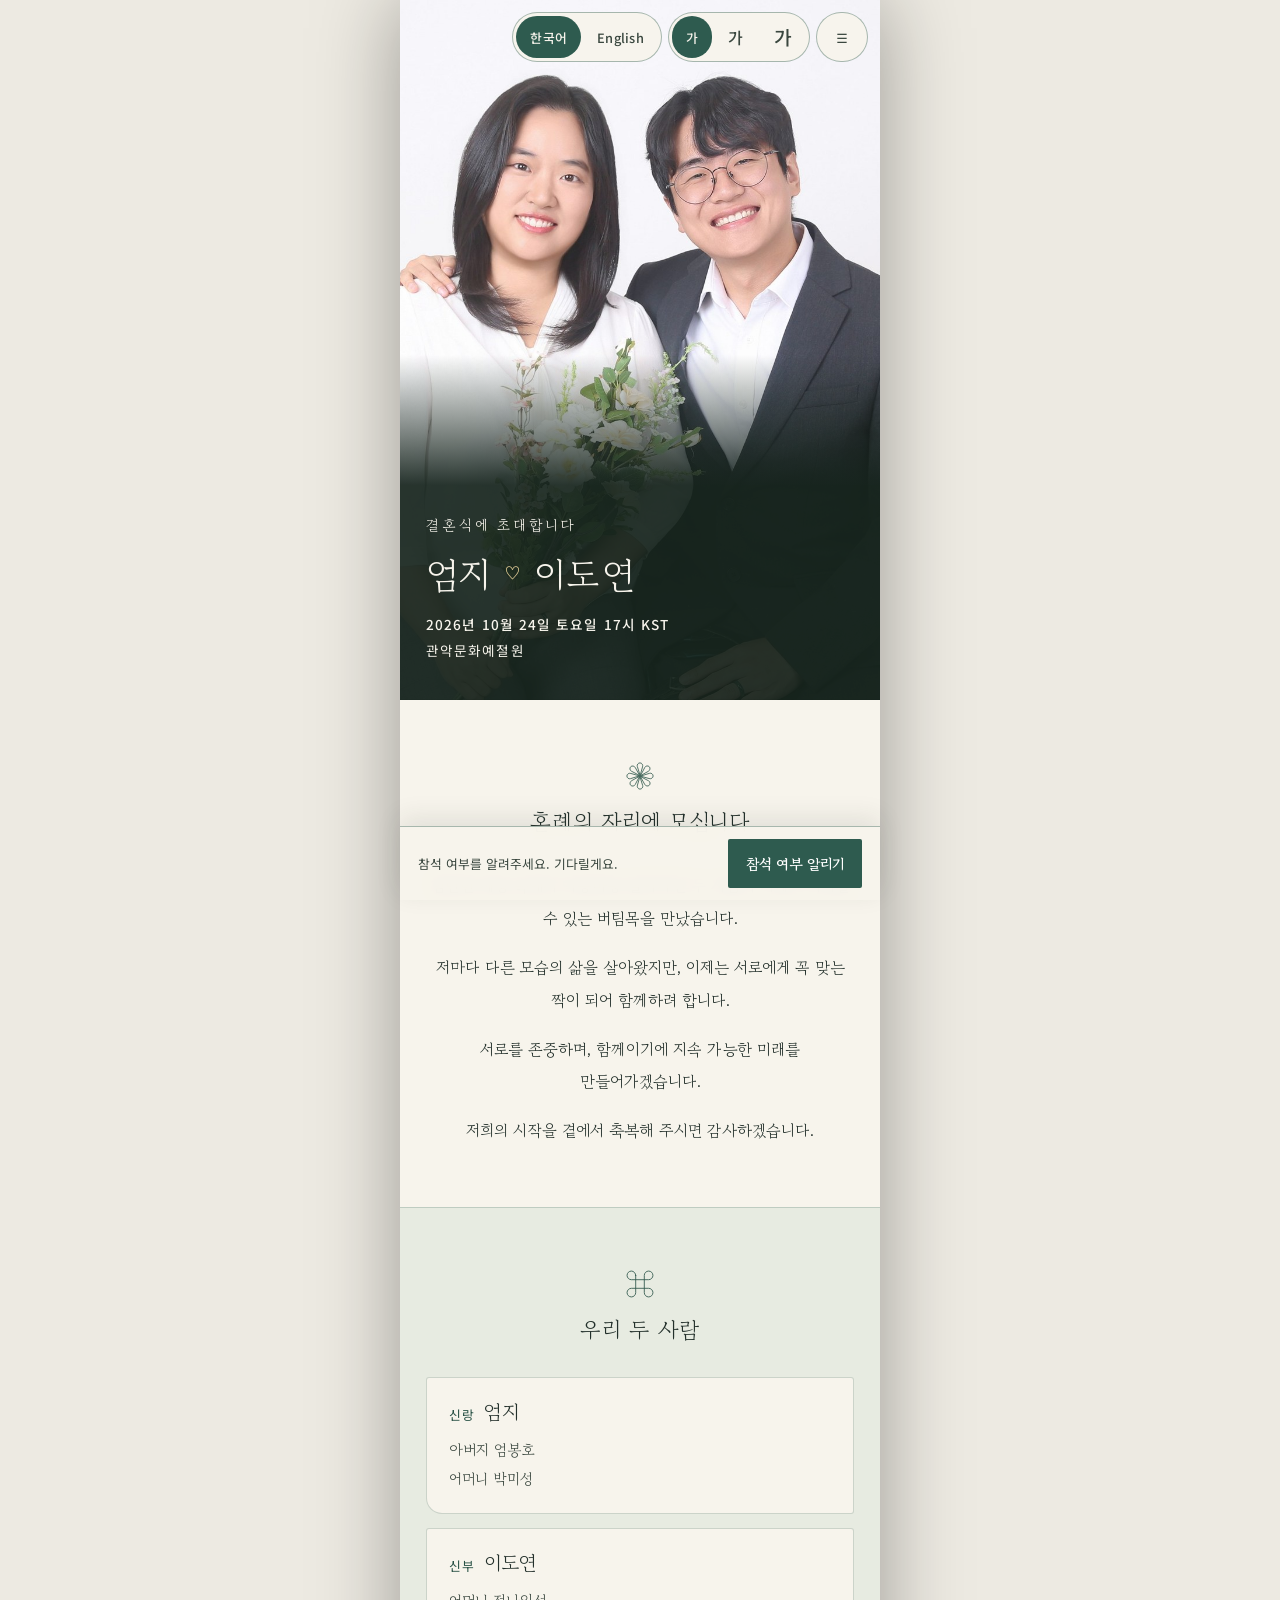
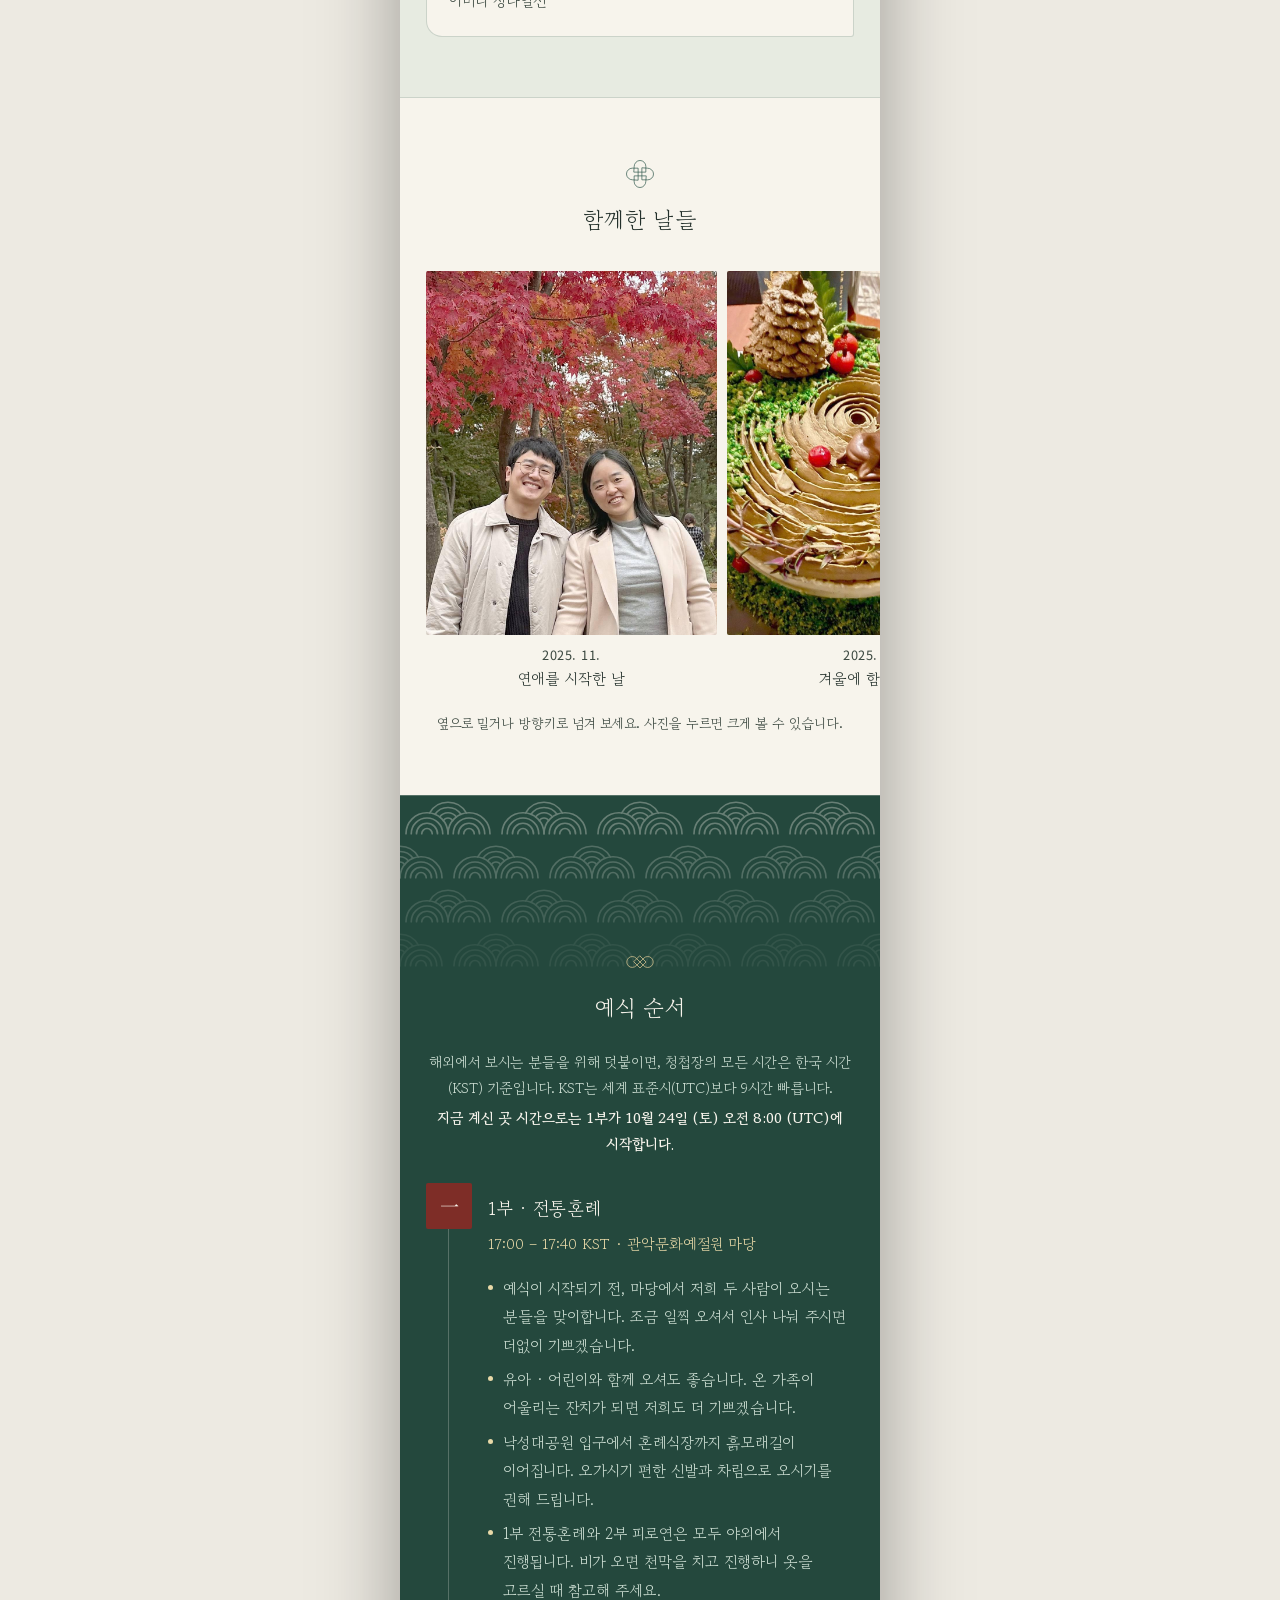
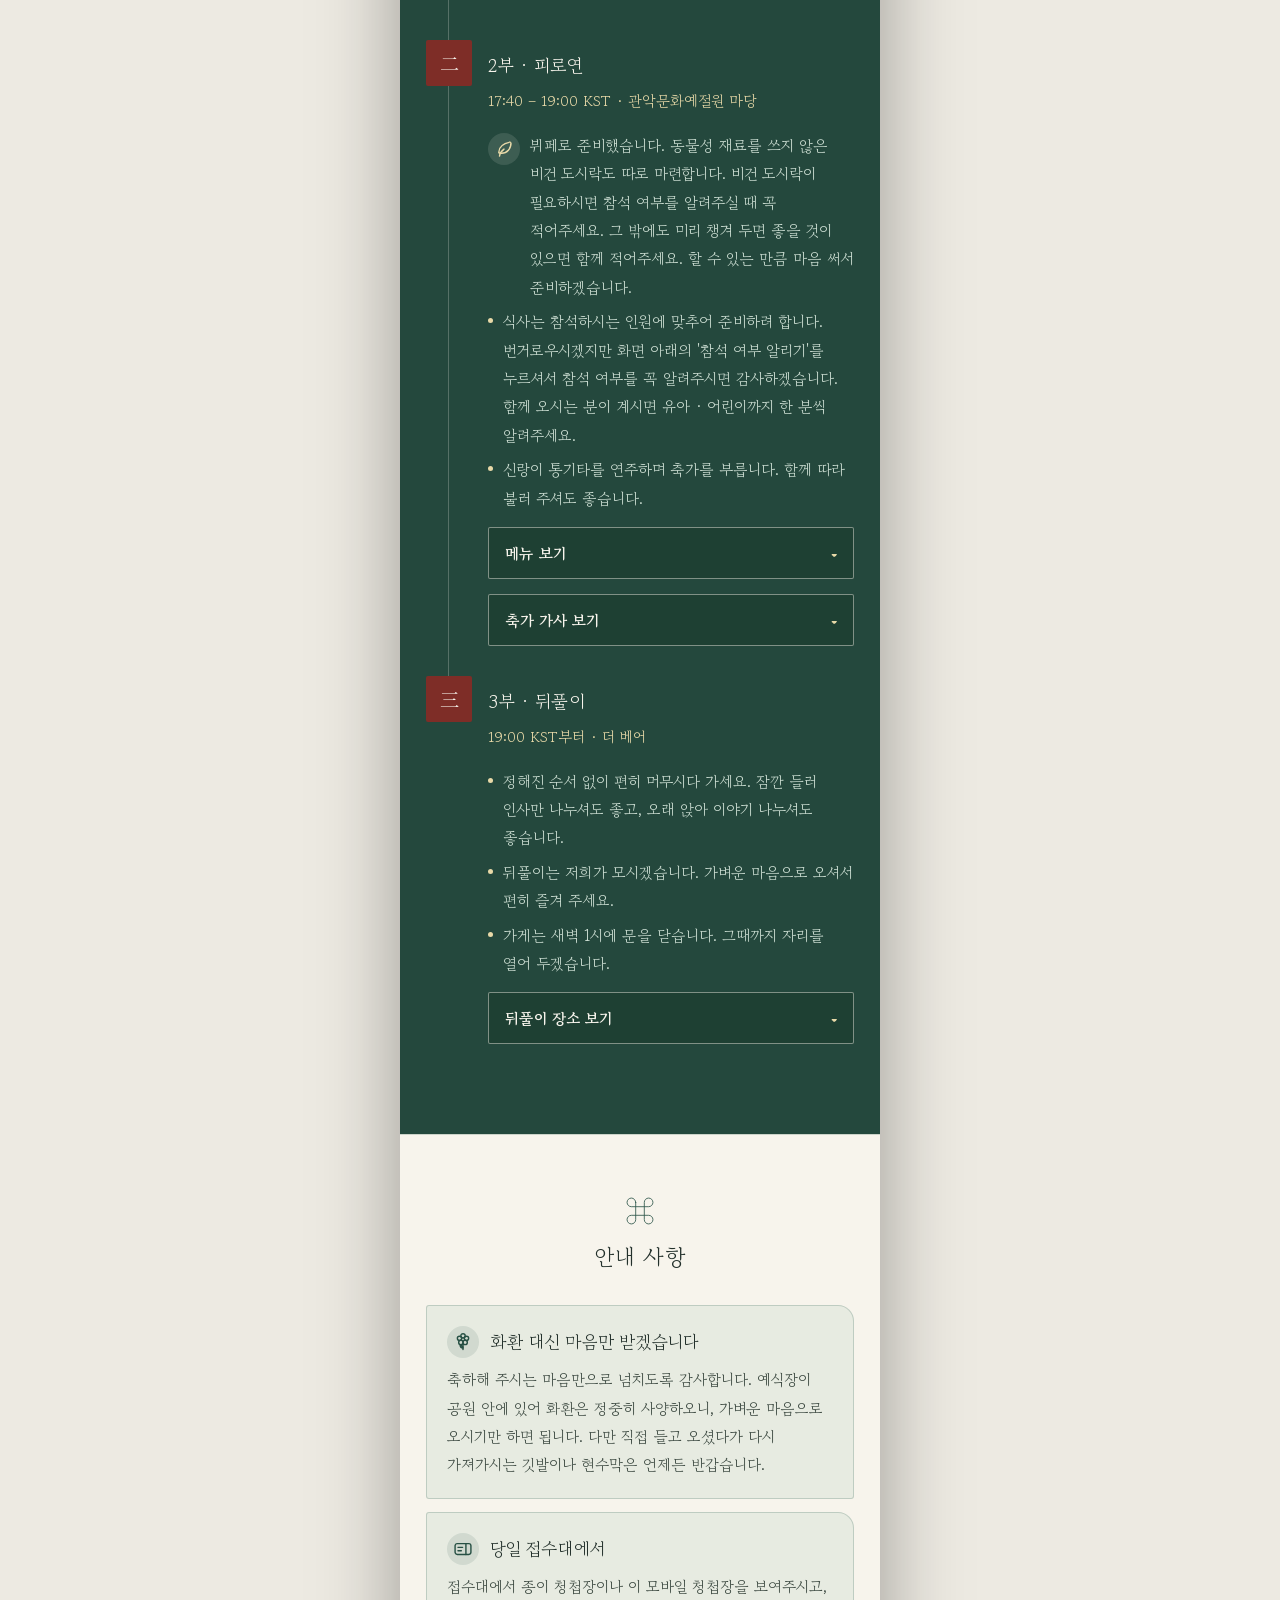
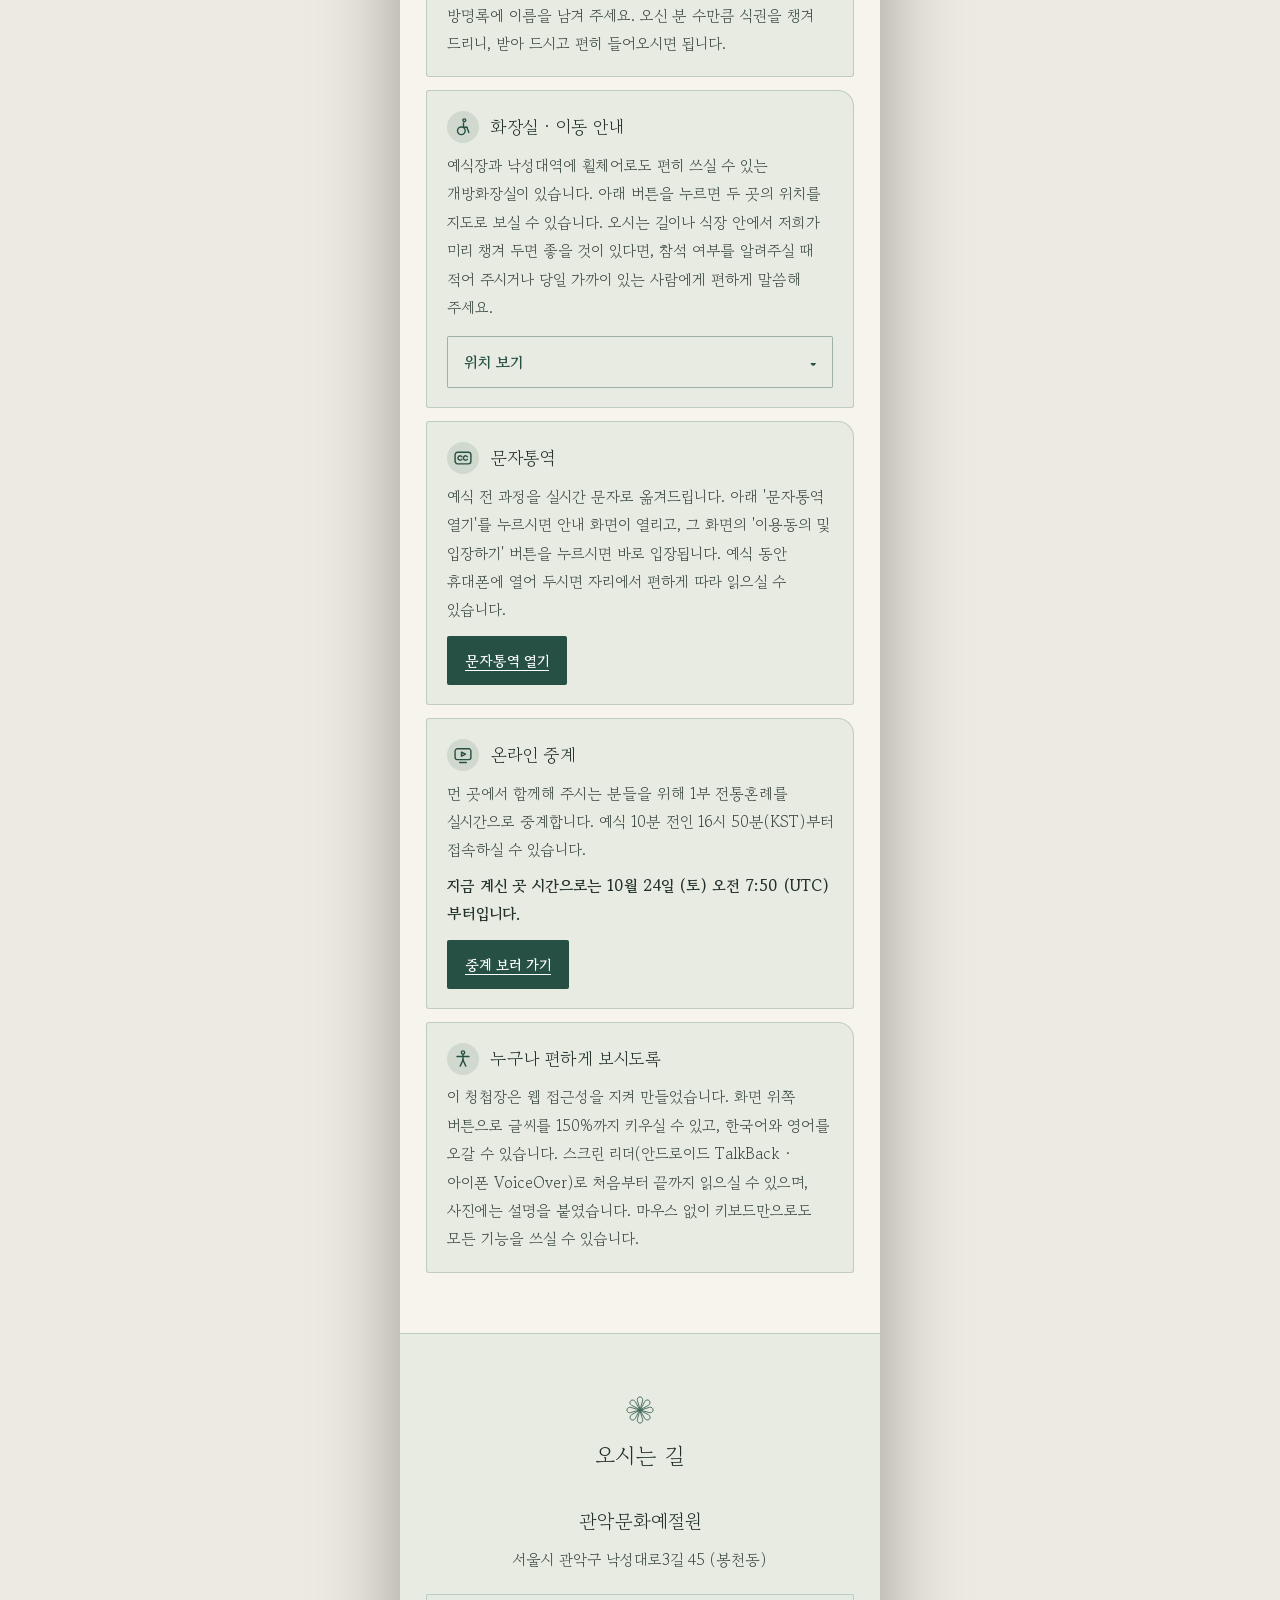
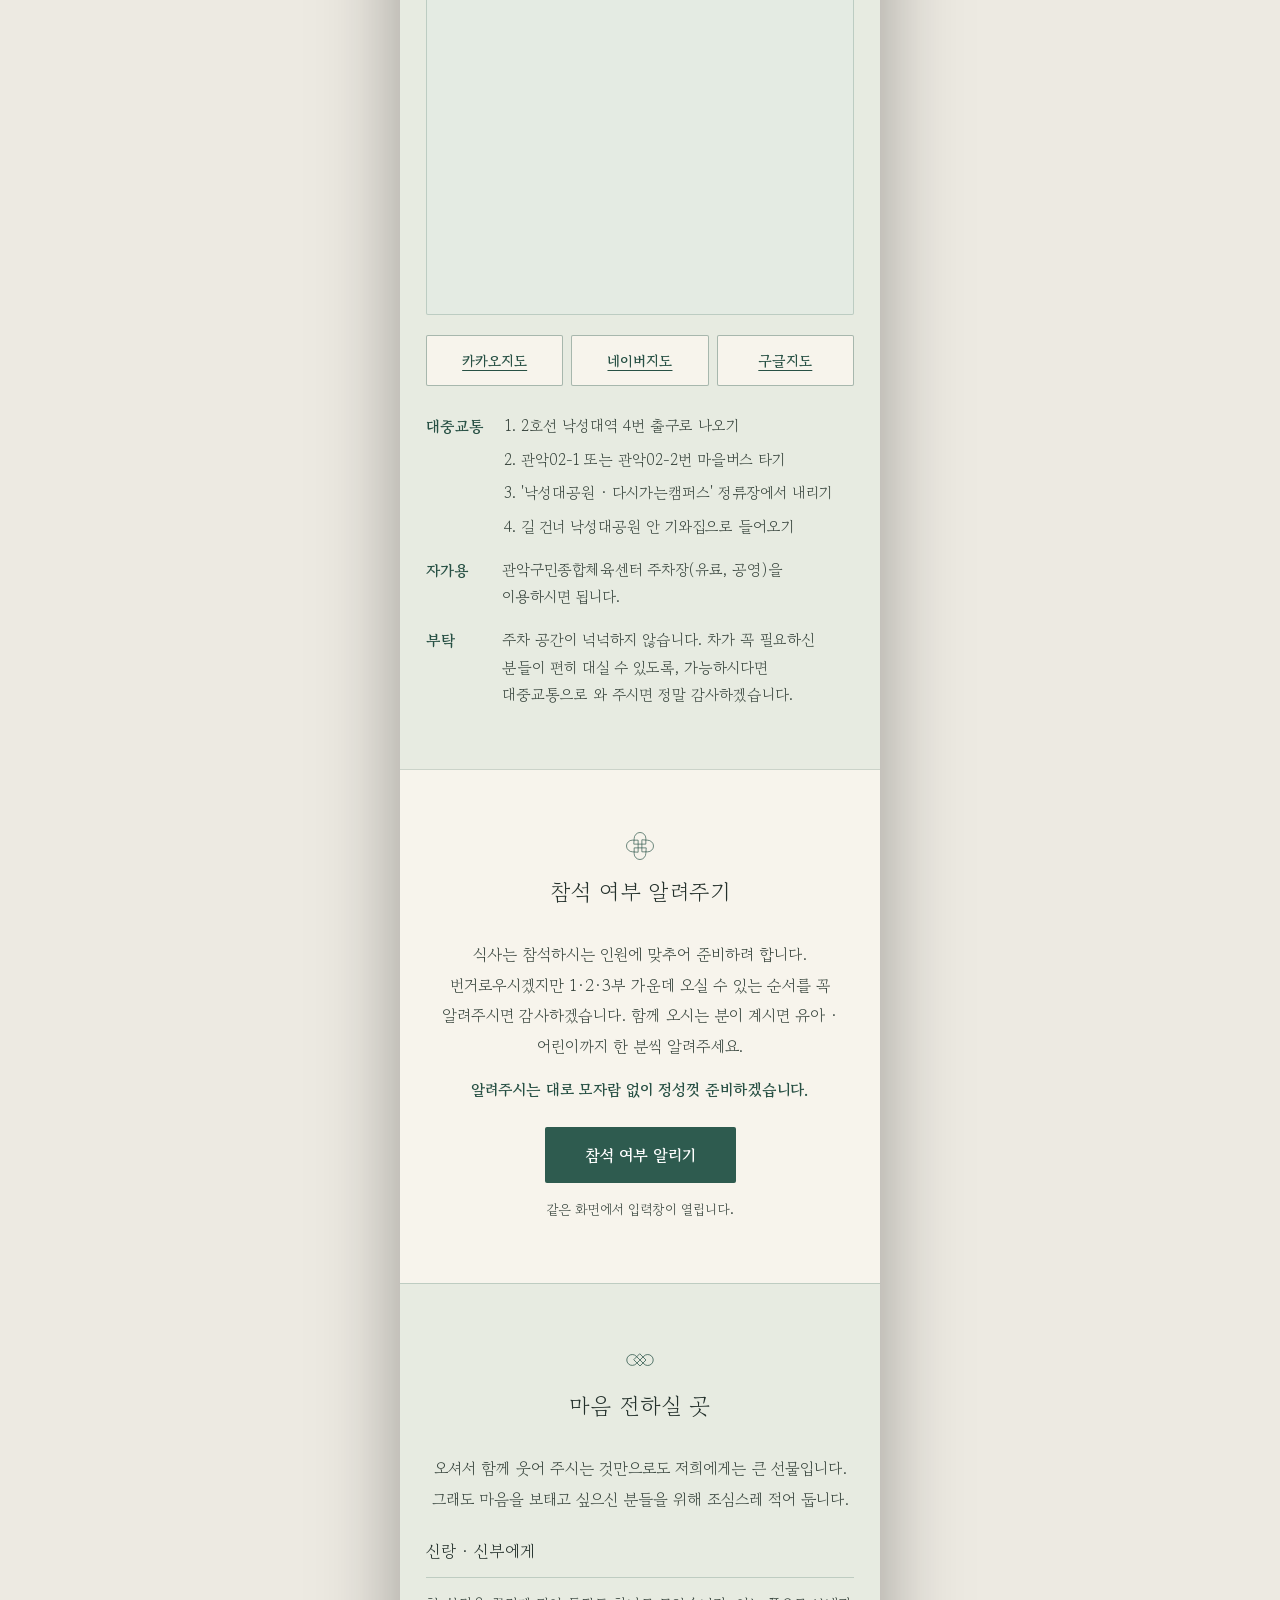
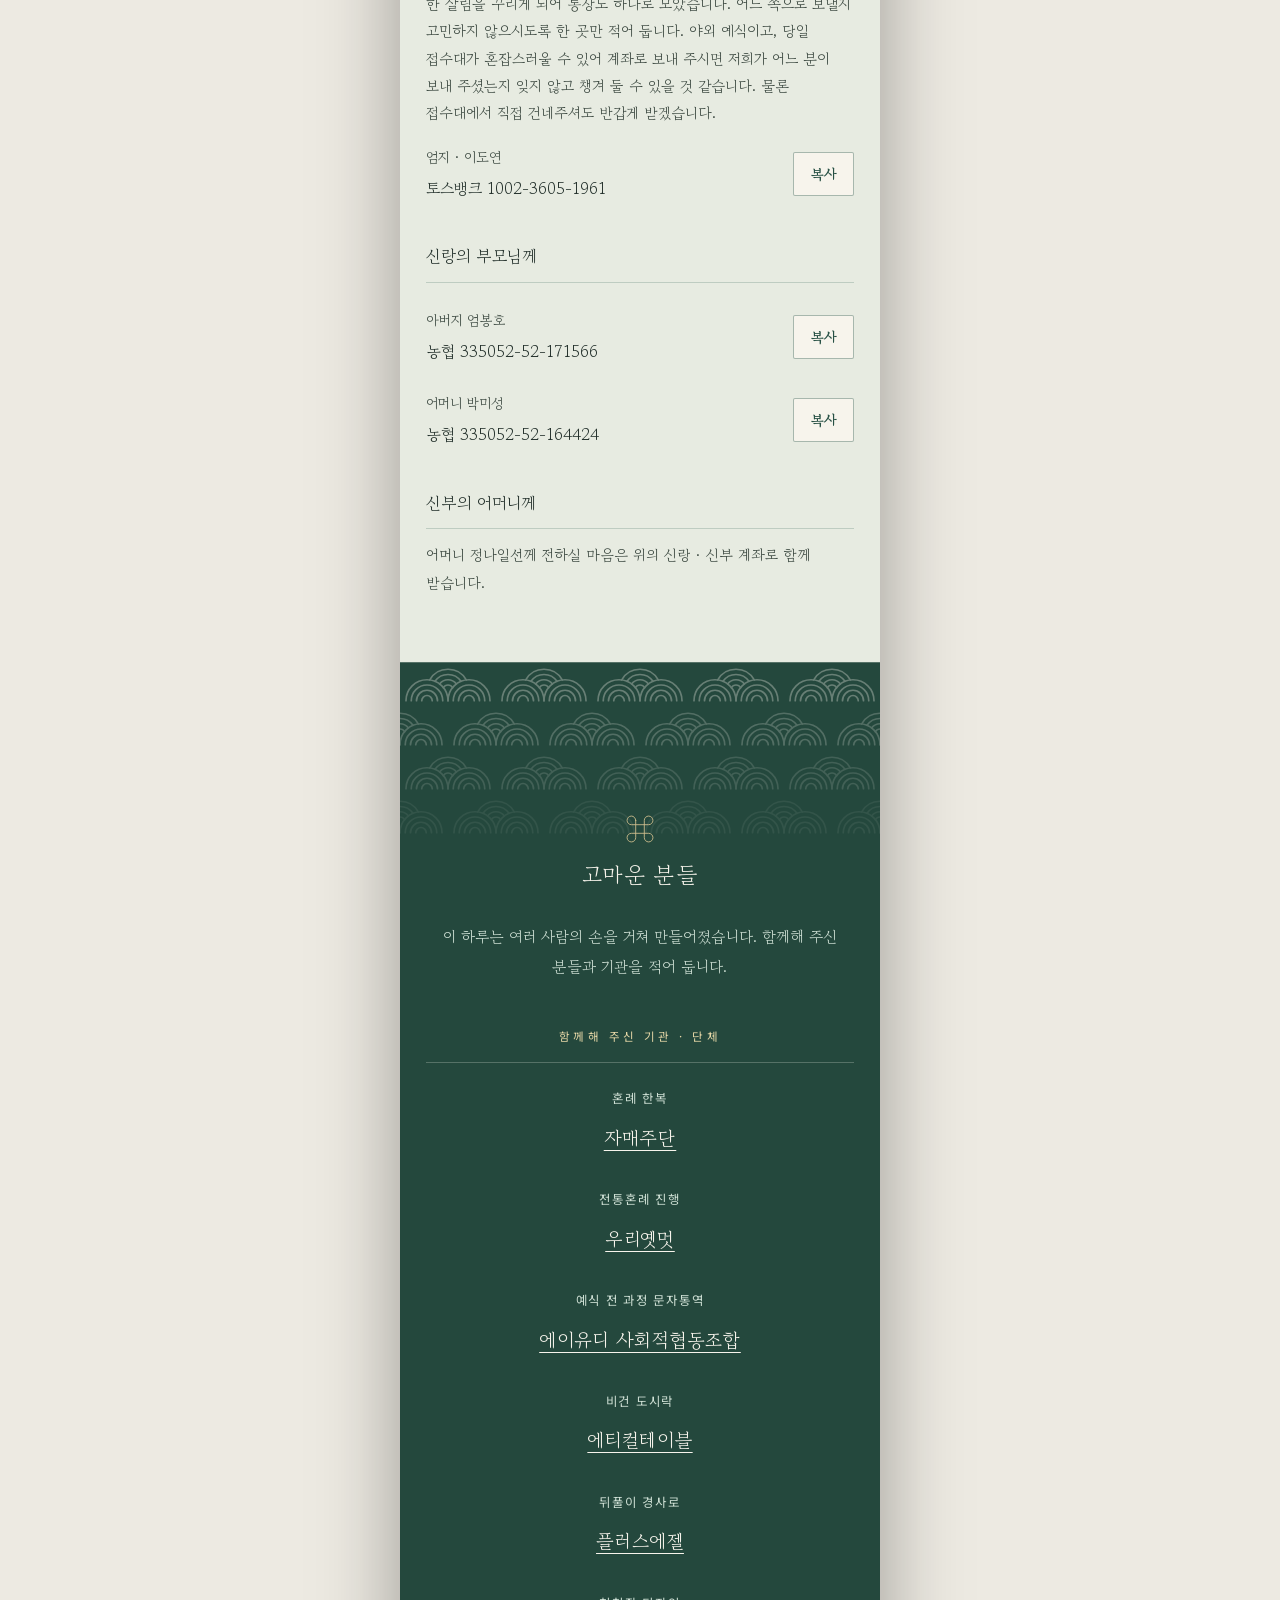
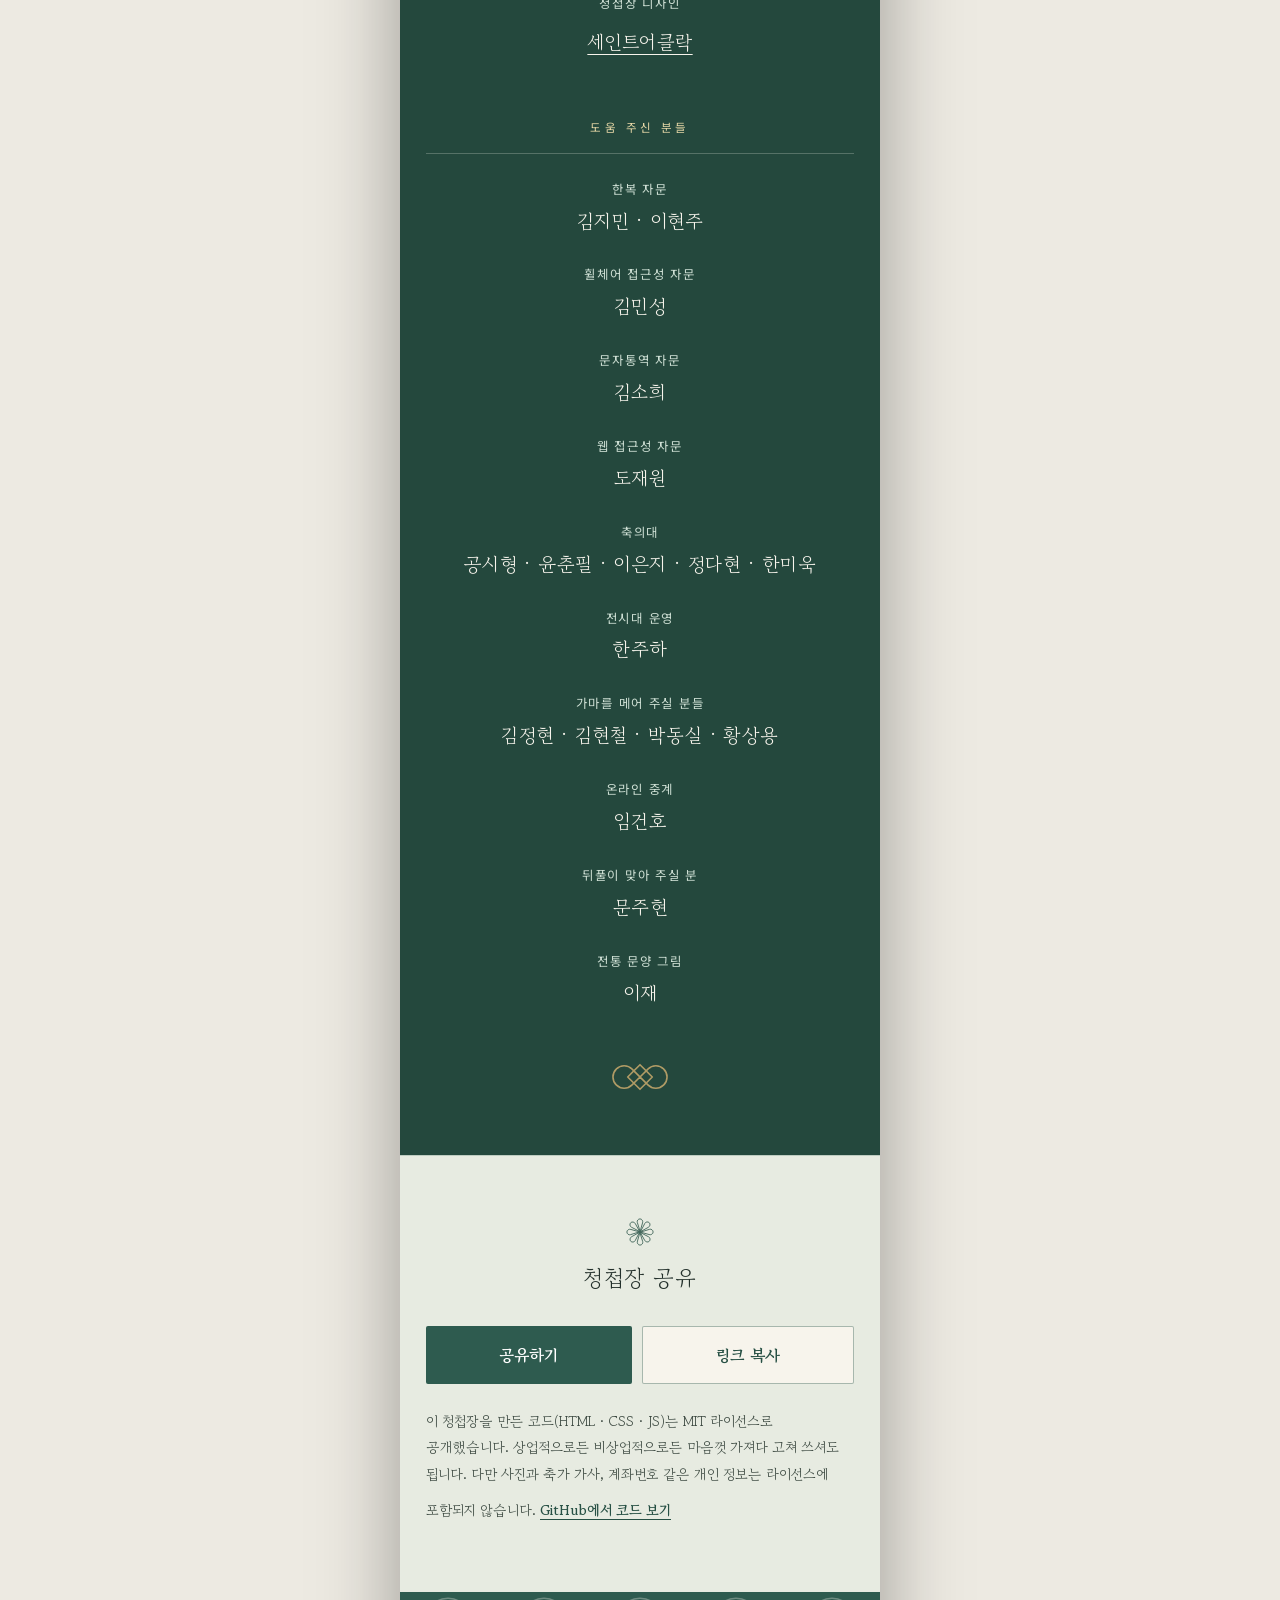
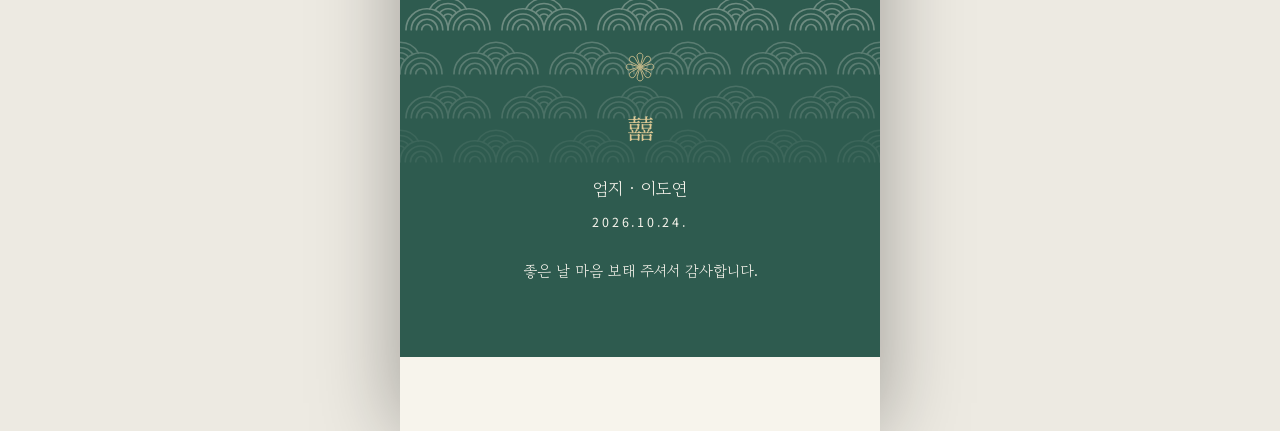
==== index.html @ ddc15333 "도움 주신 분들에 뒤풀이 맞아 주실 분 문주현 님 추가 Co-Authored-By: Claude Opus 5.5 <noreply@anthropic.com> Claude-Sessio" ====
<!DOCTYPE html>
<html lang="ko">
<head>
<meta charset="utf-8">
<meta name="viewport" content="width=device-width, initial-scale=1, viewport-fit=cover">

<!-- ▼▼ 공유(카톡·문자) 미리보기 ▼▼
     제목 · 설명 · 사진이 이 태그로 정해집니다. 날짜나 장소가 바뀌면 여기도 함께 고치세요.
     사진은 images/og-image.jpg (1200×630). 주소는 반드시 https:// 로 시작하는 전체 주소여야 합니다. -->
<title>엄지 ♡ 이도연 | 결혼식에 초대합니다</title>
<meta name="description" content="2026. 10. 24. 토요일 오후 5시(KST) · 관악문화예절원">
<link rel="canonical" href="https://a01051998767.github.io/welcome/">

<meta property="og:type" content="website">
<meta property="og:site_name" content="엄지 ♡ 이도연 결혼식">
<meta property="og:locale" content="ko_KR">
<meta property="og:url" content="https://a01051998767.github.io/welcome/">
<meta property="og:title" content="엄지 ♡ 이도연 | 결혼식에 초대합니다">
<meta property="og:description" content="2026. 10. 24. 토요일 오후 5시(KST) · 관악문화예절원">
<meta property="og:image" content="https://a01051998767.github.io/welcome/images/og-image.jpg">
<meta property="og:image:secure_url" content="https://a01051998767.github.io/welcome/images/og-image.jpg">
<meta property="og:image:type" content="image/jpeg">
<meta property="og:image:width" content="1200">
<meta property="og:image:height" content="630">
<meta property="og:image:alt" content="엄지와 이도연의 결혼식 청첩장 카드 · 2026년 10월 24일 · 관악문화예절원">

<meta name="twitter:card" content="summary_large_image">
<meta name="twitter:title" content="엄지 ♡ 이도연 | 결혼식에 초대합니다">
<meta name="twitter:description" content="2026. 10. 24. 토요일 오후 5시 · 관악문화예절원">
<meta name="twitter:image" content="https://a01051998767.github.io/welcome/images/og-image.jpg">
<meta name="twitter:image:alt" content="엄지와 이도연의 결혼식 청첩장 카드">

<!-- 아이콘: 탭에 뜨는 그림과, 홈 화면에 추가했을 때 쓰이는 그림 -->
<link rel="icon" href="data:image/svg+xml,%3Csvg xmlns='http://www.w3.org/2000/svg' viewBox='0 0 64 64'%3E%3Crect width='64' height='64' fill='%232E5B4F'/%3E%3Cg transform='translate(32 32) scale(0.42)' fill='none' stroke='%23DCC894' stroke-width='6' stroke-linecap='round' stroke-linejoin='round'%3E%3Cpath d='M0 -3.1L-9.17 -32.66A9.6 9.6 0 1 1 9.17 -32.66Z'/%3E%3Cpath d='M2.19 -2.19L16.61 -29.57A9.6 9.6 0 1 1 29.57 -16.61Z'/%3E%3Cpath d='M3.1 0L32.66 -9.17A9.6 9.6 0 1 1 32.66 9.17Z'/%3E%3Cpath d='M2.19 2.19L29.57 16.61A9.6 9.6 0 1 1 16.61 29.57Z'/%3E%3Cpath d='M0 3.1L9.17 32.66A9.6 9.6 0 1 1-9.17 32.66Z'/%3E%3Cpath d='M-2.19 2.19L-16.61 29.57A9.6 9.6 0 1 1-29.57 16.61Z'/%3E%3Cpath d='M-3.1 0L-32.66 9.17A9.6 9.6 0 1 1-32.66 -9.17Z'/%3E%3Cpath d='M-2.19 -2.19L-29.57 -16.61A9.6 9.6 0 1 1-16.61 -29.57Z'/%3E%3C/g%3E%3C/svg%3E">
<link rel="apple-touch-icon" sizes="180x180" href="images/apple-touch-icon.png">
<link rel="apple-touch-icon-precomposed" sizes="180x180" href="images/apple-touch-icon.png">
<meta name="apple-mobile-web-app-title" content="엄지 ♡ 이도연">
<meta name="application-name" content="엄지 ♡ 이도연">
<meta name="theme-color" content="#2E5B4F">
<meta name="color-scheme" content="light dark">
<!-- ▲▲ 여기까지 ▲▲ -->

<link rel="preconnect" href="https://fonts.googleapis.com">
<link rel="preconnect" href="https://fonts.gstatic.com" crossorigin>
<link href="https://fonts.googleapis.com/css2?family=Gowun+Batang:wght@400;700&family=Noto+Serif+KR:wght@300;400;500&family=Noto+Sans+KR:wght@300;400;500&display=swap" rel="stylesheet">

<style>
:root{
  --paper:      #F7F4EC;   /* 크림 — 기본 바탕            */
  --paper-warm: #E7EBE1;   /* 연녹 — 카드·교차 바탕        */
  --ink:        #23302B;   /* 본문 — 크림 대비 12.5:1      */
  --ink-soft:   #3A473F;   /* 보조 — 크림 대비 8.9:1       */
  --pine:       #2E5B4F;   /* 소나무색 — 위에 크림 글씨 7:1 */
  --jade:       #275044;   /* 강조 — 크림 대비 8.3:1       */
  --sage:       #7FA189;
  --gold:       #BFA46A;   /* 금색 — 장식 전용, 글씨 금지  */
  --gold-soft:  #DCC894;   /* 금색 — 초록 바탕 위 장식     */
  --seal:       #7E2D27;   /* 낙관 — 크림 대비 8.3:1       */
  --line:       rgba(46,91,79,.22);
  --line-strong:rgba(46,91,79,.40);
  --focus:      #B4531F;   /* 초록 위에서도 분간되는 주황 계열 */
  --shadow:     0 18px 50px -30px rgba(35,48,43,.55);
  --on-pine:    #F7F4EC;   /* 소나무·낙관 바탕 위 글씨 — 다크 모드에서도 그대로 */
  color-scheme: light dark;

  --serif: "Gowun Batang", "Noto Serif KR", serif;
  --sans:  "Noto Sans KR", -apple-system, BlinkMacSystemFont, system-ui, sans-serif;
  --latin: "Noto Sans KR", sans-serif;

  --col: 480px;
  --gutter: 26px;
}

/* 글씨 크기: 브라우저 기본 설정을 그대로 따릅니다 */
html{ font-size:100%; scroll-behavior:smooth; -webkit-text-size-adjust:100% }
html.text-lg{ font-size:125% }
html.text-xl{ font-size:150% }

*{ box-sizing:border-box }
body{
  margin:0;
  background:#EDEAE2;
  color:var(--ink);
  font-family:var(--serif);
  font-size:1rem;
  line-height:1.9;
  word-break:keep-all;
}
img{ max-width:100%; display:block }
a{ color:inherit }
button{ font-family:inherit; font-size:inherit }

/* 키보드 초점: 어떤 배경에서도 보이도록 이중 테두리 */
:focus-visible{
  outline:3px solid var(--focus);
  outline-offset:2px;
  border-radius:3px;
  box-shadow:0 0 0 6px rgba(255,255,255,.85);
}

/* 화면낭독기 전용 텍스트 */
.sr-only{
  position:absolute; width:1px; height:1px;
  padding:0; margin:-1px; overflow:hidden;
  clip:rect(0 0 0 0); clip-path:inset(50%); white-space:nowrap;
}
.skip{
  position:absolute; left:8px; top:0; z-index:100;
  background:var(--pine); color:var(--on-pine); padding:12px 20px;
  border-radius:0 0 4px 4px; text-decoration:none; font-weight:600;
  /* 제 높이만큼 위로 숨깁니다. 글씨를 키워도 안 삐져나옵니다. */
  transform:translateY(-200%);
}
.skip:focus{ transform:translateY(0) }

.paper{
  max-width:var(--col); margin:0 auto;
  padding-bottom:var(--bar-h, 88px);
  background:var(--paper); min-height:100vh;
  position:relative; overflow:hidden;
  box-shadow:0 0 80px rgba(0,0,0,.35);
}

/* ── 상단 도구 막대 (언어 · 글씨 크기) ── */
.toolbar{
  position:fixed; top:12px; right:12px; z-index:60;
  display:flex; gap:6px; flex-wrap:wrap; justify-content:flex-end;
  max-width:calc(100vw - 24px);
}
@media (min-width:530px){
  .toolbar{ right:calc(50% - var(--col)/2 + 12px) }
}
.pillset{
  display:flex; gap:2px; padding:3px;
  background:rgba(247,244,236,.95);
  backdrop-filter:blur(10px);
  border:1px solid var(--line-strong);
  border-radius:999px;
}
.pillset button{
  border:0; background:transparent; cursor:pointer;
  padding:7px 14px; border-radius:999px;
  font-family:var(--sans);
  font-size:.8rem; font-weight:500; letter-spacing:.02em;
  color:var(--ink-soft); min-height:34px;
}
.pillset button[aria-pressed="true"]{ background:var(--pine); color:var(--on-pine) }
.menu-btn{ min-width:44px; min-height:34px; font-size:1rem; color:var(--pine) }
.menu-btn[aria-expanded="true"]{ background:var(--pine); color:var(--on-pine) }

/* ── 목차 ── */
.menu-panel{
  position:fixed; z-index:59; top:calc(var(--top-h, 58px) + 12px);
  left:50%; transform:translateX(-50%);
  width:min(calc(100vw - 24px), var(--col));
  max-height:min(70dvh, 520px); overflow:auto;
  padding:8px 0; margin:0;
  background:var(--paper); border:1px solid var(--line-strong); border-radius:3px;
  box-shadow:var(--shadow);
}
.menu-panel a{
  display:block; min-height:48px; padding:13px 22px;
  font-size:1rem; color:var(--ink); text-decoration:none;
}
.menu-panel a + a{ border-top:1px solid var(--line) }
.menu-panel a:hover, .menu-panel a:focus-visible{ background:var(--paper-warm) }
.menu-close{
  display:block; width:100%; min-height:48px; padding:13px 22px; margin-top:4px;
  border:0; border-top:1px solid var(--line-strong); background:var(--paper-warm);
  font:inherit; font-size:1rem; font-weight:600; color:var(--jade); cursor:pointer;
}

/* ── 하단 참석 의사 바 ── */
.rsvp-bar{
  position:fixed; z-index:58; bottom:0; left:50%; transform:translateX(-50%);
  width:min(100%, var(--col));
  display:flex; align-items:center; justify-content:space-between; gap:14px;
  padding:12px 18px calc(12px + env(safe-area-inset-bottom));
  background:rgba(247,244,236,.96); backdrop-filter:blur(10px);
  border-top:1px solid var(--line-strong);
  box-shadow:0 -8px 26px rgba(35,48,43,.10);
}
.rsvp-bar p{
  margin:0; font-family:var(--sans); font-size:.8rem; line-height:1.65;
  color:var(--ink-soft);
}
.rsvp-bar .btn{ flex:0 0 auto; padding:14px 18px; font-size:.9rem }

/* 도구 막대가 제목을 가리지 않도록 */
.sec, .hero{ scroll-margin-top:calc(var(--top-h, 58px) + 16px) }

/* ── 공통 섹션 : 크림 바탕과 연녹 바탕이 번갈아 나옵니다 ── */
.sec{ padding:60px var(--gutter); background:var(--paper); --card:var(--paper-warm) }
.sec:nth-of-type(even){ background:var(--paper-warm); --card:var(--paper) }
.sec + .sec{ border-top:1px solid var(--line) }
.sec-head{ text-align:center; margin-bottom:32px }
.sprite{ position:absolute; width:0; height:0; overflow:hidden }
.sec-head .orn{ display:block; width:32px; height:32px; margin:0 auto 14px; color:var(--jade); opacity:.95 }
.sec-head h2{
  font-family:var(--serif); font-weight:400;
  font-size:1.4rem; line-height:1.4; letter-spacing:.02em; margin:0;
}
/* 짙은 초록 섹션 — 안쪽 색을 통째로 뒤집습니다 (모두 대비 7:1 이상) */
.sec.dark{
  position:relative; overflow:hidden;
  padding-top:150px;
  background:#24483D; color:#F7F4EC;
  --card:#1E4033;
  --ink:#F7F4EC;        /* 9.2:1 */
  --ink-soft:#CFE0D5;   /* 7.4:1 */
  --jade:#E8D9A8;       /* 7.2:1 */
  --line:rgba(247,244,236,.24);
  --line-strong:rgba(247,244,236,.45);
}
.sec.dark .sec-head .orn{ color:var(--gold-soft) }
.sec.dark .song-toggle{ color:var(--ink) }
.sec.dark .notice-link{ background:var(--on-pine); color:var(--pine) }
.sec.dark .copy, .sec.dark .map-links a{ color:var(--ink) }
.sec.dark .map-links a{ border-color:var(--line-strong) }

/* 청해파 무늬 띠 — 장식입니다 */
.waves{ position:absolute; top:0; left:0; right:0; display:flex; flex-direction:column }
.waves i{
  display:block; height:44px;
  background-image:url("data:image/svg+xml,%3Csvg xmlns='http://www.w3.org/2000/svg' width='160' height='72.5' viewBox='-80 -62.5 160 72.5'%3E%3Cg fill='none' stroke='%23F7F4EC' stroke-width='2.8' stroke-linecap='round' stroke-linejoin='round'%3E%3Cpath d='M-30.47835 -34.70669A35 35 0 0 1 30.47835 -34.70669'/%3E%3Cpath d='M-21.64461 -32.35172A26.25 26.25 0 0 1 21.64461 -32.35172'/%3E%3Cpath d='M-14 -28A17.5 17.5 0 0 1 14 -28'/%3E%3Cpath d='M-7.61959 -21.80167A8.75 8.75 0 0 1 7.61959 -21.80167'/%3E%3Cpath d='M-70 0A35 35 0 0 1 0 0'/%3E%3Cpath d='M-61.25 0A26.25 26.25 0 0 1-8.75 0'/%3E%3Cpath d='M-52.5 0A17.5 17.5 0 0 1-17.5 0'/%3E%3Cpath d='M-43.75 0A8.75 8.75 0 0 1-26.25 0'/%3E%3Cpath d='M0 0A35 35 0 0 1 70 0'/%3E%3Cpath d='M8.75 0A26.25 26.25 0 0 1 61.25 0'/%3E%3Cpath d='M17.5 0A17.5 17.5 0 0 1 52.5 0'/%3E%3Cpath d='M26.25 0A8.75 8.75 0 0 1 43.75 0'/%3E%3C/g%3E%3C/svg%3E");
  background-size:96px 44px; background-repeat:repeat-x; background-position:0 bottom;
}
.waves i:nth-child(1){ opacity:.32 }
.waves i:nth-child(2){ opacity:.22; background-position:48px bottom }
.waves i:nth-child(3){ opacity:.14 }
.waves i:nth-child(4){ opacity:.07; background-position:48px bottom }
.outro{ position:relative; overflow:hidden; padding-top:150px }

/* 금색 문양 구분선 — 장식이므로 글씨를 올리지 않습니다 */
.orn-divider{ display:block; width:66px; height:36px; margin:28px auto 0; color:var(--gold); opacity:.9 }

/* ── 표지 : 사진을 가득 깔고 아래쪽에 글씨를 올립니다 ── */
.hero{
  position:relative; overflow:hidden;
  min-height:min(84vh, 700px);
  display:flex; align-items:flex-end;
  background:linear-gradient(160deg,#DCE3D6,#BFCEBD);
}
.hero-photo{ position:absolute; inset:0 }
.hero-photo img{ width:100%; height:100%; object-fit:cover; object-position:50% top }
/* 글씨 자리는 짙게 깔아 둡니다. 사진이 밝아도 대비 10:1 이상이 나옵니다. */
.hero-text{
  position:relative; z-index:1; width:100%;
  padding:26px var(--gutter) 36px;
  background:rgba(22,36,29,.92);
  color:var(--on-pine);
}
.hero-text::before{
  content:""; position:absolute; left:0; right:0; bottom:100%; height:130px;
  background:linear-gradient(180deg, rgba(22,36,29,0), rgba(22,36,29,.92));
}
.hero-label{
  margin:0; font-family:var(--serif);
  font-size:.9rem; letter-spacing:.2em;
}
.hero-names{
  margin:12px 0 0; font-family:var(--serif); font-weight:400;
  font-size:clamp(1.9rem, 9vw, 2.3rem); line-height:1.3; letter-spacing:.03em;
  display:flex; align-items:center; gap:12px; flex-wrap:wrap;
}
.hero-names .amp{ color:var(--gold-soft); font-size:.5em }
.hero-when{
  margin:14px 0 0; font-family:var(--sans);
  font-size:.85rem; letter-spacing:.08em; line-height:1.9;
}
.hero-when strong{ font-weight:500; display:block }
.photo.empty img{ display:none }
.photo.empty::after{
  content:attr(data-label);
  position:absolute; inset:0;
  display:flex; align-items:center; justify-content:center;
  padding:16px; text-align:center;
  font-size:.8rem; line-height:1.6; color:var(--pine);
}
/* ── 인사말 ── */
.greeting{ text-align:center }
.greeting p{ margin:0 0 16px; font-size:1rem; line-height:2.05 }
.greeting p:last-child{ margin-bottom:0 }

/* ── 가족 ── */
.family{ display:grid; gap:14px }
.fam{
  background:var(--card);
  border:1px solid var(--line);
  border-radius:3px 3px 3px 16px;
  padding:20px 22px;
}
.fam-role{
  font-family:var(--sans); font-size:.8rem; color:var(--jade);
  letter-spacing:.1em; margin-right:2px;
}
.fam-name{ font-family:var(--serif); font-size:1.25rem; line-height:1.4; margin:0; font-weight:400 }
.fam-parents{ margin-top:10px; font-size:.94rem; color:var(--ink-soft); line-height:1.9 }

/* ── 갤러리 ── */
.gallery{
  display:flex; gap:10px; overflow-x:auto;
  padding:4px var(--gutter) 8px;
  scroll-snap-type:x mandatory;
  -webkit-overflow-scrolling:touch;
  scrollbar-width:thin;
}
.gallery .shot{ flex:0 0 68%; margin:0; scroll-snap-align:center }
.gallery .photo{
  display:block; width:100%; aspect-ratio:4/5;
  border:0; padding:0; margin:0;
  border-radius:2px; overflow:hidden;
  background:linear-gradient(160deg,#DCE3D6,#BFCEBD);
  position:relative; cursor:zoom-in;
}
.gallery .photo img{ width:100%; height:100%; object-fit:cover }
.gallery .photo.wide img{ object-fit:contain }
.gallery .photo.empty{ cursor:default }
.gallery figcaption{ margin-top:10px; text-align:center; line-height:1.6 }
.shot-date{ display:block; font-family:var(--sans); font-size:.8rem; color:var(--ink-soft); letter-spacing:.04em }
.shot-text{ display:block; font-size:.95rem; color:var(--ink); word-break:keep-all }
.gallery-hint{
  text-align:center; font-size:.85rem; color:var(--ink-soft);
  margin:14px var(--gutter) 0; line-height:1.7;
}

/* ── 순서 (1·2·3부) ── */
.part{
  display:grid; grid-template-columns:46px 1fr; gap:16px;
  padding-bottom:30px; position:relative;
}
.part:not(:last-child)::before{
  content:""; position:absolute; left:22px; top:46px; bottom:0;
  width:1px; background:var(--line);
}
.seal{
  width:46px; height:46px; border-radius:2px;
  background:var(--seal); color:var(--on-pine);
  display:flex; align-items:center; justify-content:center;
  font-family:var(--serif); font-size:1.2rem;
}
.part-title{ font-family:var(--serif); font-size:1.15rem; margin:8px 0 0; font-weight:400 }
.part-meta{ font-size:.94rem; color:var(--jade); margin-top:4px }
.part-notes{ margin:12px 0 0; padding:0; list-style:none }
.part-notes li{
  position:relative; padding-left:15px;
  font-size:.96rem; color:var(--ink-soft); line-height:1.85; margin-bottom:6px;
}
.part-notes li::before{
  content:""; position:absolute; left:0; top:.72em;
  width:5px; height:5px; border-radius:50%; background:var(--jade);
}
/* 아이콘이 붙은 줄은 점 대신 아이콘이 머리표 노릇을 합니다 */
.part-notes li.has-ico{ padding-left:42px }
.part-notes li.has-ico::before{ display:none }
.part-notes li.has-ico .ico{ position:absolute; left:0; top:.15em }

/* ── 피로연: 축가 ── */

.song-toggle{
  margin-top:15px; width:100%;
  display:flex; align-items:center; justify-content:space-between; gap:10px;
  padding:14px 16px; cursor:pointer; min-height:48px;
  background:var(--card); color:var(--jade);
  border:1px solid var(--line-strong); border-radius:2px;
  font-size:.96rem; font-weight:600; text-align:left;
}
.song-toggle .chev{ font-size:.75rem; color:var(--jade) }
.song-panel{
  display:none; margin-top:-1px;
  padding:20px 18px; border:1px solid var(--line-strong);
  background:var(--card); border-radius:0 0 2px 2px;
}
.song-panel.open{ display:block }
.song-panel h4{ margin:0 0 12px; font-family:var(--serif); font-weight:400; font-size:1.05rem }
.song-panel .lines{
  margin:0; font-size:.96rem; line-height:2.15; color:var(--ink);
  white-space:pre-wrap;
}
.song-panel .cite{ margin:14px 0 0; font-size:.85rem; line-height:1.8; color:var(--ink-soft) }
.song-panel .cite + .cite{ margin-top:8px }
.menu-group + .menu-group{ margin-top:22px; padding-top:18px; border-top:1px solid var(--line) }
.menu-group .cite{ margin:-4px 0 10px }
.menu-items{ list-style:none; margin:0; padding:0; display:grid; grid-template-columns:1fr 1fr; gap:6px 14px; font-size:.92rem; line-height:1.6 }
.menu-items li{ word-break:keep-all }

/* ── 안내 사항 ── */
.notices{ display:grid; gap:13px }
.notice{
  background:var(--card);
  border:1px solid var(--line);
  border-radius:3px 16px 3px 3px;
  padding:19px 20px;
}
.notice h3{
  margin:0; font-family:var(--serif); font-weight:400; font-size:1.1rem;
  display:flex; align-items:center; gap:11px;
}
.ico{
  flex:0 0 auto; width:32px; height:32px; padding:6px;
  border-radius:50%; background:rgba(46,91,79,.12); color:var(--jade);
}
.sec.dark .ico{ background:rgba(247,244,236,.12) }
.notice p{ margin:7px 0 0; font-size:.96rem; color:var(--ink-soft); line-height:1.85 }
.notice .notice-local{ color:var(--ink); font-weight:600 }
.notice-link{
  display:inline-block; margin-top:12px; min-height:44px;
  font-size:.9rem; font-weight:600; color:#fff; background:var(--jade);
  text-decoration:underline; text-underline-offset:3px;
  padding:11px 18px; border-radius:2px;
}

/* ── 오시는 길 ── */
.map{
  aspect-ratio:4/3; border-radius:2px; overflow:hidden;
  border:1px solid var(--line); background:#E4EBE3; margin-bottom:20px;
}
.map iframe{ width:100%; height:100%; border:0; display:block }
.venue{ text-align:center; margin-bottom:20px }
.venue-name{ font-family:var(--serif); font-size:1.2rem }
.venue-addr{ font-size:.96rem; color:var(--ink-soft); margin-top:5px }
.map-links{ display:flex; gap:8px; margin-bottom:26px; flex-wrap:wrap }
.notice-links{ margin:14px 0 0 }
button.notice-link{ border:0; font-family:inherit; cursor:pointer }
.notice-pending{ margin:10px 0 0; font-size:.94rem; color:var(--ink) }
.notice-pending:empty{ display:none }
.place-row + .place-row{ margin-top:18px }
.place-name{ margin:0 0 8px; font-size:.96rem; font-weight:600; color:var(--ink) }
.place-row .map-links{ margin-bottom:0 }
.song-panel .venue{ margin-bottom:16px }
.song-panel .map{ margin-bottom:16px }
.song-panel .map-links{ margin-bottom:0 }
.map-links a{
  flex:1 1 30%; text-align:center; min-height:46px;
  display:flex; align-items:center; justify-content:center;
  text-decoration:underline; text-underline-offset:3px;
  padding:11px 6px; font-size:.9rem; font-weight:600;
  border:1px solid var(--line-strong); border-radius:2px;
  background:var(--card); color:var(--jade);
}
.transit{ display:grid; gap:15px }
.transit-row{ display:grid; grid-template-columns:64px 1fr; gap:12px; font-size:.96rem }
.transit-label{ color:var(--jade); font-weight:600 }
.transit-desc{ color:var(--ink-soft); line-height:1.8 }
.transit-steps{ margin:0; padding-left:1.25em }
.transit-steps li{ margin-bottom:6px }
.transit-steps li:last-child{ margin-bottom:0 }

/* ── 참석 의사 ── */
.rsvp{ text-align:center }
.rsvp .lead{ font-size:1rem; margin:0 0 14px; color:var(--ink-soft) }
.tz-note{ text-align:center; font-size:.9rem; line-height:1.8; margin:-6px 0 26px; color:var(--ink-soft); word-break:keep-all }
.tz-note strong{ display:block; margin-top:4px; color:var(--ink); font-weight:600 }
.gift-lead{ text-align:center; font-size:1rem; line-height:1.9; margin:0 0 22px; color:var(--ink-soft); word-break:keep-all }
.rsvp .deadline{
  max-width:26em; margin:0 auto 24px;
  font-size:.96rem; line-height:1.85; color:var(--jade); font-weight:600;
}
.btn{
  display:inline-block; text-decoration:none;
  padding:16px 40px; border-radius:2px; min-height:48px;
  background:var(--pine); color:#fff;
  font-size:1rem; font-weight:600; border:0; cursor:pointer;
}
.rsvp .note{ display:block; margin-top:14px; font-size:.85rem; color:var(--ink-soft) }

/* ── 계좌 ── */
.acct-group + .acct-group{ margin-top:26px }
.acct-group h3{
  font-family:var(--serif); font-weight:400; font-size:1.05rem;
  margin:0 0 12px; padding-bottom:9px; border-bottom:1px solid var(--line);
}
.acct-note{
  margin:0 0 6px; font-size:.92rem; line-height:1.85; color:var(--ink-soft);
}
.acct{ display:flex; align-items:center; justify-content:space-between; gap:12px; padding:12px 0 }
.acct-who{ font-size:.88rem; color:var(--ink-soft) }
.acct-num{ font-size:1rem; margin-top:2px }
.copy{
  flex:0 0 auto; min-height:44px;
  border:1px solid var(--line-strong); background:var(--card);
  color:var(--jade); font-size:.88rem; font-weight:600;
  padding:9px 16px; border-radius:2px; cursor:pointer;
}
.copy.done, .btn-line.done{ background:var(--pine); color:var(--on-pine); border-color:var(--pine) }

/* ── 고마운 분들 ── */
.credits{ text-align:center }
.credits .lead{
  max-width:26em; margin:0 auto 44px; font-size:.96rem; line-height:1.95; color:var(--ink-soft);
}
.credit-group + .credit-group{ margin-top:52px }
.credit-group h3{
  font-family:var(--latin); font-weight:400;
  font-size:.72rem; letter-spacing:.3em; color:var(--jade);
  margin:0 0 26px; padding:0 0 14px;
  border-bottom:1px solid var(--line);
}
.credit-list{ list-style:none; margin:0; padding:0; display:grid; gap:30px }
.credit-role{
  font-family:var(--sans); font-size:.78rem; letter-spacing:.14em;
  color:var(--ink-soft); line-height:1.6; margin-bottom:7px;
}
.credit-name{ font-family:var(--serif); font-size:1.2rem; line-height:1.5; letter-spacing:.02em }
.credit-list a.credit-name{
  display:inline-flex; align-items:center; justify-content:center; min-height:44px;
  color:var(--ink); text-decoration:underline; text-underline-offset:4px;
}
/* 맨 끝에 금색 문양으로 마무리 */
.credits .orn-divider{ margin-top:52px }

/* ── 공유 · 맺음 ── */
.share{ text-align:center }
.share-btns{ display:flex; gap:10px; justify-content:center; flex-wrap:wrap }
.share-btns .btn{ flex:1 1 auto; min-width:9em; padding:16px 22px }
.btn-line{ background:var(--card); color:var(--jade); border:1px solid var(--line-strong) }
.share .license{
  font-size:.88rem; line-height:1.9; color:var(--ink-soft);
  margin:24px auto 0; max-width:34em; text-align:left;
}
.share .license a{
  display:inline-flex; align-items:center; min-height:44px;
  color:var(--jade); font-weight:600;
  text-decoration:underline; text-underline-offset:3px;
}
.share .license + .license{ margin-top:14px }
.outro{ text-align:center; padding:58px var(--gutter) 72px; background:var(--pine); color:var(--on-pine) }
.outro .orn-outro{ display:block; width:34px; height:34px; margin:0 auto 18px; color:var(--gold-soft); opacity:.95 }
.outro .hui{ font-family:var(--serif); font-size:1.7rem; color:var(--gold-soft) }
.outro-names{ font-family:var(--serif); font-size:1.1rem; margin:18px 0 6px }
.outro-date{ font-family:var(--latin); font-size:.78rem; letter-spacing:.22em; color:var(--on-pine) }
.outro-thanks{ font-size:.94rem; margin-top:22px; color:var(--on-pine) }

/* ── 참석 의사 입력창 ── */
.modal{
  width:min(94vw, 430px); max-height:88dvh; padding:0;
  border:1px solid var(--line-strong); border-radius:3px;
  background:var(--paper); color:var(--ink); box-shadow:var(--shadow);
}
.modal::backdrop{ background:rgba(14,24,19,.62) }
.modal-top{
  position:sticky; top:0; z-index:1;
  display:flex; align-items:center; justify-content:space-between; gap:12px;
  padding:18px 18px 14px 22px; background:var(--paper);
  border-bottom:1px solid var(--line);
}
.modal-top h2{ margin:0; font-family:var(--serif); font-weight:400; font-size:1.2rem }
.modal-close{
  flex:0 0 auto; min-width:44px; min-height:44px;
  border:1px solid var(--line-strong); border-radius:2px;
  background:var(--paper-warm); color:var(--jade); font-size:1.2rem; cursor:pointer;
}
#rsvpForm, #rsvpDone{ padding:20px 22px 26px }
.field{ margin:0 0 22px; padding:0; border:0 }
.field > label:not(.choice), .field legend{
  display:block; padding:0; margin-bottom:9px;
  font-size:.94rem; font-weight:600; color:var(--ink);
}
.field em{ font-style:normal; font-size:.8rem; font-weight:400; color:var(--jade) }
.field .hint{ margin:-4px 0 10px; font-size:.85rem; line-height:1.7; color:var(--ink-soft) }
.field .hint + textarea{ margin-top:2px }
.field textarea,
.field input[type="text"], .field input[type="tel"]{
  width:100%; min-height:48px; padding:12px 14px;
  border:1px solid var(--line-strong); border-radius:2px;
  background:var(--paper-warm); color:var(--ink); font-family:var(--sans); font-size:1rem;
}
.field textarea{ min-height:96px; line-height:1.8; resize:vertical }
.field > .hint{ display:block }
.choice{
  display:flex; align-items:center; gap:11px;
  min-height:46px; padding:5px 2px; font-size:.98rem; cursor:pointer;
}
.choice input{ width:22px; height:22px; flex:0 0 auto; accent-color:var(--pine); margin:0 }
.rsvp-msg{ margin:0 0 16px; font-size:.92rem; line-height:1.75; color:var(--seal) }
.rsvp-msg:empty{ display:none }
#rsvpForm .btn{ width:100% }
.rsvp-done{ margin:0 0 20px; font-size:1rem; line-height:1.9 }

/* ── 사진 크게 보기 ── */
.lightbox{
  position:fixed; inset:0; z-index:80;
  background:rgba(14,24,19,.96);
  display:none; align-items:center; justify-content:center; padding:24px;
}
.lightbox.on{ display:flex }
.lightbox img{ max-width:100%; max-height:84vh; object-fit:contain }
.lightbox .close{
  position:absolute; top:14px; right:14px;
  min-width:48px; min-height:48px; border-radius:50%;
  border:1px solid rgba(255,255,255,.4); background:rgba(255,255,255,.14);
  color:#fff; font-size:1.3rem; cursor:pointer;
}
.lightbox .caption{
  position:absolute; left:0; right:0; bottom:18px;
  text-align:center; color:#E3EDE1; font-size:.9rem; padding:0 24px;
}

/* 다크 모드 — 휴대폰 설정을 따릅니다. 크림 바탕은 먹색, 글씨는 미색으로 뒤집고
   초록·금색 분위기와 대비 7:1 이상은 그대로 둡니다. 사진은 건드리지 않습니다.
   고대비 모드를 켠 기기에서는 아래 고대비 설정이 우선합니다. */
@media (prefers-color-scheme:dark) and (prefers-contrast:no-preference){
  :root{
    --paper:      #141B18;
    --paper-warm: #1C2521;
    --ink:        #EEEAE0;
    --ink-soft:   #C9D3CB;
    --jade:       #B7D8C6;
    --line:       rgba(238,234,224,.16);
    --line-strong:rgba(238,234,224,.36);
    --shadow:     0 18px 50px -30px rgba(0,0,0,.8);
  }
  body{ background:#0B100E }
  .paper{ box-shadow:0 0 80px rgba(0,0,0,.6) }
  .pillset{ background:rgba(20,27,24,.95) }
  .menu-btn{ color:var(--ink) }
  .rsvp-bar{ background:rgba(20,27,24,.96); box-shadow:0 -8px 26px rgba(0,0,0,.4) }
  .notice-link{ background:var(--pine) }
  .ico{ background:rgba(183,216,198,.12) }
  .hero, .gallery .photo{ background:linear-gradient(160deg,#22302A,#1C2521) }
  .map{ background:#1C2521 }
  .photo.empty::after{ color:var(--ink) }
  .rsvp-msg{ color:#F4BDB5 }
  .orn-divider{ color:var(--gold-soft) }
}

/* 고대비 모드 */
@media (prefers-contrast:more){
  :root{
    --ink:#000; --ink-soft:#1E2E25;
    --line:rgba(0,0,0,.5); --line-strong:rgba(0,0,0,.7);
    --jade:#1E4A3A; --paper:#FFFFFF; --paper-warm:#FFFFFF;
  }
  .notice-link, .map-links a, .btn, .copy{ border-width:2px }
}

/* 동작 최소화 */
@media (prefers-reduced-motion:reduce){
  html{ scroll-behavior:auto }
  *{ transition:none !important; animation:none !important }
}

/* 인쇄 */
@media print{
  body{ background:#fff }
  .toolbar, .skip, .lightbox, .modal, .menu-panel, .rsvp-bar, .song-toggle{ display:none !important }
  .paper{ padding-bottom:0 }
  .song-panel{ display:block !important }
  .paper{ box-shadow:none; max-width:none }
}
</style>
</head>

<body>
<a class="skip" href="#main" id="skipLink">본문으로 건너뛰기</a>

<div class="toolbar">
  <div class="pillset" role="group" id="langGroup">
    <button type="button" data-lang="ko" aria-pressed="true">한국어</button>
    <button type="button" data-lang="en" lang="en" aria-pressed="false">English</button>
  </div>
  <div class="pillset" role="group" id="sizeGroup">
    <button type="button" data-size="base" aria-pressed="true">가</button>
    <button type="button" data-size="text-lg" aria-pressed="false" style="font-size:1rem">가</button>
    <button type="button" data-size="text-xl" aria-pressed="false" style="font-size:1.2rem">가</button>
  </div>
  <div class="pillset">
    <button type="button" id="menuBtn" class="menu-btn" aria-expanded="false" aria-controls="menuPanel">
      <span aria-hidden="true">☰</span><span class="sr-only" data-k="menuOpen"></span>
    </button>
  </div>
</div>

<nav class="menu-panel" id="menuPanel" hidden></nav>

<!-- 전통 문양 — 장식입니다. 색은 CSS의 color 로 정합니다. -->
<svg class="sprite" aria-hidden="true" focusable="false"><defs>
  <symbol id="orn-02" viewBox="-64.5 -64.5 129 129"><g fill="none" stroke="currentColor" stroke-width="2.8" stroke-linecap="round" stroke-linejoin="round"><path d="M -23.5 -7.5 L 23.5 -7.5 L 23.5 -31 A 23.5 23.5 0 0 0 -23.5 -31 Z"/><path d="M 7.5 -23.5 L 7.5 23.5 L 31 23.5 A 23.5 23.5 0 0 0 31 -23.5 Z"/><path d="M 23.5 7.5 L -23.5 7.5 L -23.5 31 A 23.5 23.5 0 0 0 23.5 31 Z"/><path d="M -7.5 23.5 L -7.5 -23.5 L -31 -23.5 A 23.5 23.5 0 0 0 -31 23.5 Z"/></g></symbol>
  <symbol id="orn-05" viewBox="-55.1 -55.1 110.2 110.2"><g fill="none" stroke="currentColor" stroke-width="2.8" stroke-linecap="round" stroke-linejoin="round"><path d="M 0 -3.1 L -9.16892 -32.65556 A 9.6 9.6 0 1 1 9.16892 -32.65556 Z"/><path d="M 2.19203 -2.19203 L 16.60756 -29.57437 A 9.6 9.6 0 1 1 29.57437 -16.60756 Z"/><path d="M 3.1 0 L 32.65556 -9.16892 A 9.6 9.6 0 1 1 32.65556 9.16892 Z"/><path d="M 2.19203 2.19203 L 29.57437 16.60756 A 9.6 9.6 0 1 1 16.60756 29.57437 Z"/><path d="M 0 3.1 L 9.16892 32.65556 A 9.6 9.6 0 1 1 -9.16892 32.65556 Z"/><path d="M -2.19203 2.19203 L -16.60756 29.57437 A 9.6 9.6 0 1 1 -29.57437 16.60756 Z"/><path d="M -3.1 0 L -32.65556 9.16892 A 9.6 9.6 0 1 1 -32.65556 -9.16892 Z"/><path d="M -2.19203 -2.19203 L -29.57437 -16.60756 A 9.6 9.6 0 1 1 -16.60756 -29.57437 Z"/></g></symbol>
  <symbol id="orn-07" viewBox="-57.31859 -31.5 114.63717 63"><g fill="none" stroke="currentColor" stroke-width="2.8" stroke-linecap="round" stroke-linejoin="round"><path d="M 0 0 L 13.85929 -13.85929 A 19.6 19.6 0 1 1 13.85929 13.85929 L -13.85929 -13.85929 A 19.6 19.6 0 1 0 -13.85929 13.85929 Z"/><path d="M 0 -21.5 L 21.5 0 L 0 21.5 L -21.5 0 Z"/></g></symbol>
  <symbol id="orn-11" viewBox="-52 -52 104 104"><g fill="none" stroke="currentColor" stroke-width="2.8" stroke-linecap="round" stroke-linejoin="round"><path d="M -14 -28 V 28 A 14 14 0 1 1 -28 14 H 28 A 14 14 0 1 1 14 28 V -28 A 14 14 0 1 1 28 -14 H -28 A 14 14 0 1 1 -14 -28 Z"/></g></symbol>

  <symbol id="ico-access" viewBox="0 0 24 24"><g fill="none" stroke="currentColor" stroke-width="1.7" stroke-linecap="round" stroke-linejoin="round"><circle cx="12" cy="4.2" r="2"/><path d="M4.8 9h14.4"/><path d="M12 7.2v6"/><path d="M12 13.2 8.6 20.5"/><path d="M12 13.2l3.4 7.3"/></g></symbol>
  <symbol id="ico-caption" viewBox="0 0 24 24"><g fill="none" stroke="currentColor" stroke-width="1.7" stroke-linecap="round" stroke-linejoin="round"><rect x="2.5" y="5" width="19" height="14" rx="3"/><path d="M10.6 10.4a2.6 2.6 0 1 0 0 3.2"/><path d="M17.1 10.4a2.6 2.6 0 1 0 0 3.2"/></g></symbol>
  <symbol id="ico-route" viewBox="0 0 24 24"><g fill="none" stroke="currentColor" stroke-width="1.7" stroke-linecap="round" stroke-linejoin="round"><circle cx="10" cy="16.5" r="4.6"/><circle cx="13.6" cy="3.9" r="1.7"/><path d="M12.6 7.1v5.2h4.1"/><path d="M16.7 12.3 19 18.6"/></g></symbol>
  <symbol id="ico-live" viewBox="0 0 24 24"><g fill="none" stroke="currentColor" stroke-width="1.7" stroke-linecap="round" stroke-linejoin="round"><rect x="2.5" y="4.5" width="19" height="13" rx="2.5"/><path d="M10.2 8.6 15 11l-4.8 2.4z"/><path d="M8 21h8"/></g></symbol>
  <symbol id="ico-desk" viewBox="0 0 24 24"><g fill="none" stroke="currentColor" stroke-width="1.7" stroke-linecap="round" stroke-linejoin="round"><rect x="2.5" y="5.5" width="19" height="13" rx="2.5"/><path d="M15.5 5.5v13"/><path d="M6 10h5.5"/><path d="M6 14h4"/></g></symbol>
  <symbol id="ico-flower" viewBox="0 0 24 24"><g fill="none" stroke="currentColor" stroke-width="1.7" stroke-linecap="round" stroke-linejoin="round"><circle cx="12" cy="4.6" r="2.6"/><circle cx="16.18" cy="7.64" r="2.6"/><circle cx="14.58" cy="12.56" r="2.6"/><circle cx="9.42" cy="12.56" r="2.6"/><circle cx="7.82" cy="7.64" r="2.6"/><path d="M12 14.6V21"/><path d="M12 19.2c-1.9 0-3.2-1.3-3.4-3.1 1.9-.2 3.3 1 3.4 3.1Z"/></g></symbol>
  <symbol id="ico-leaf" viewBox="0 0 24 24"><g fill="none" stroke="currentColor" stroke-width="1.7" stroke-linecap="round" stroke-linejoin="round"><path d="M20.5 3.5c0 8.6-4.9 13.6-11.4 13.6-1.3 0-2.4-.2-3.3-.6C5.4 9.2 10.3 5.4 20.5 3.5Z"/><path d="M6.6 20.5c.6-3.6 2.4-6.4 5.4-8.4"/></g></symbol>
</defs></svg>

<p class="sr-only" role="status" aria-live="polite" id="live"></p>

<main class="paper" id="main">

  <header class="hero">
    <div class="hero-photo photo" id="coverPhoto"></div>
    <div class="hero-text">
      <p class="hero-label" data-k="heroLabel"></p>
      <h1 class="hero-names" id="coverNames"></h1>
      <p class="hero-when" id="coverWhen"></p>
    </div>
  </header>

  <section id="s-greeting" tabindex="-1" class="sec greeting" aria-labelledby="h-greeting">
    <div class="sec-head"><svg class="orn" aria-hidden="true"><use href="#orn-05"></use></svg><h2 id="h-greeting" data-k="greetingTitle"></h2></div>
    <div id="greetingBody"></div>
  </section>

  <section id="s-family" tabindex="-1" class="sec" aria-labelledby="h-family">
    <div class="sec-head"><svg class="orn" aria-hidden="true"><use href="#orn-11"></use></svg><h2 id="h-family" data-k="familyTitle"></h2></div>
    <div class="family" id="familyBody"></div>
  </section>

  <section id="s-gallery" tabindex="-1" class="sec" style="padding-left:0;padding-right:0" aria-labelledby="h-gallery">
    <div class="sec-head" style="padding:0 var(--gutter)">
      <svg class="orn" aria-hidden="true"><use href="#orn-02"></use></svg><h2 id="h-gallery" data-k="galleryTitle"></h2>
    </div>
    <div class="gallery" id="galleryBody" tabindex="0" role="group"></div>
    <p class="gallery-hint" data-k="galleryHint"></p>
  </section>

  <section id="s-program" tabindex="-1" class="sec dark" aria-labelledby="h-program">
    <div class="waves" aria-hidden="true"><i></i><i></i><i></i><i></i></div>
    <div class="sec-head"><svg class="orn" aria-hidden="true"><use href="#orn-07"></use></svg><h2 id="h-program" data-k="programTitle"></h2></div>
    <p class="tz-note" id="tzNote"></p>
    <div id="programBody"></div>
  </section>

  <section id="s-notice" tabindex="-1" class="sec" aria-labelledby="h-notice">
    <div class="sec-head"><svg class="orn" aria-hidden="true"><use href="#orn-11"></use></svg><h2 id="h-notice" data-k="noticeTitle"></h2></div>
    <div class="notices" id="noticeBody"></div>
  </section>

  <section id="s-location" tabindex="-1" class="sec" aria-labelledby="h-location">
    <div class="sec-head"><svg class="orn" aria-hidden="true"><use href="#orn-05"></use></svg><h2 id="h-location" data-k="locationTitle"></h2></div>
    <div class="venue" id="venueBox"></div>
    <div class="map" id="mapBox"></div>
    <div class="map-links" id="mapLinks"></div>
    <div class="transit" id="transitBody"></div>
  </section>

  <section id="s-rsvp" tabindex="-1" class="sec rsvp" aria-labelledby="h-rsvp">
    <div class="sec-head"><svg class="orn" aria-hidden="true"><use href="#orn-02"></use></svg><h2 id="h-rsvp" data-k="rsvpTitle"></h2></div>
    <p class="lead" data-k="rsvpDesc"></p>
    <p class="deadline" data-k="rsvpDeadline"></p>
    <button class="btn" type="button" id="rsvpBtn"></button>
    <span class="note" data-k="rsvpNote"></span>
  </section>

  <section id="s-gift" tabindex="-1" class="sec" aria-labelledby="h-gift">
    <div class="sec-head"><svg class="orn" aria-hidden="true"><use href="#orn-07"></use></svg><h2 id="h-gift" data-k="giftTitle"></h2></div>
    <p class="gift-lead" data-k="giftDesc"></p>
    <div id="giftBody"></div>
  </section>

  <section class="sec credits dark" id="creditsSection" tabindex="-1" aria-labelledby="h-credits">
    <div class="waves" aria-hidden="true"><i></i><i></i><i></i><i></i></div>
    <div class="sec-head"><svg class="orn" aria-hidden="true"><use href="#orn-11"></use></svg><h2 id="h-credits" data-k="creditsTitle"></h2></div>
    <p class="lead" data-k="creditsDesc"></p>
    <div id="creditsBody"></div>
    <svg class="orn-divider" aria-hidden="true"><use href="#orn-07"></use></svg>
  </section>

  <section id="s-share" tabindex="-1" class="sec share" aria-labelledby="h-share">
    <div class="sec-head"><svg class="orn" aria-hidden="true"><use href="#orn-05"></use></svg><h2 id="h-share" data-k="shareTitle"></h2></div>
    <div class="share-btns">
      <button class="btn" type="button" id="shareBtn"></button>
      <button class="btn btn-line" type="button" id="copyLinkBtn"></button>
    </div>
    <p class="license" id="licenseNote"></p>
  </section>

  <footer class="outro">
    <div class="waves" aria-hidden="true"><i></i><i></i><i></i><i></i></div>
    <svg class="orn-outro" aria-hidden="true"><use href="#orn-05"></use></svg>
    <div class="hui" aria-hidden="true">囍</div>
    <div class="outro-names" id="outroNames"></div>
    <div class="outro-date" id="outroDate"></div>
    <div class="outro-thanks" data-k="thanks"></div>
  </footer>

</main>

<div class="rsvp-bar" id="rsvpBar">
  <p data-k="rsvpBarText"></p>
  <button class="btn" type="button" id="rsvpBarBtn"></button>
</div>

<dialog class="modal" id="rsvpModal" aria-labelledby="rsvpHeading">
  <form method="dialog" class="modal-top">
    <h2 id="rsvpHeading" data-k="rsvpTitle"></h2>
    <button class="modal-close" type="submit" id="rsvpClose"><span aria-hidden="true">×</span><span class="sr-only" data-k="close"></span></button>
  </form>

  <form id="rsvpForm" novalidate>
    <p class="field">
      <label for="rsvpName"><span data-k="rsvpName"></span> <em data-k="rsvpRequired"></em></label>
      <input id="rsvpName" name="name" type="text" maxlength="80" autocomplete="name" required>
    </p>

    <fieldset class="field">
      <legend data-k="rsvpParts"></legend>
      <p class="hint" data-k="rsvpPartsHint"></p>
      <div id="rsvpParts"></div>
    </fieldset>

    <p class="field">
      <label for="rsvpNeeds"><span data-k="rsvpNeeds"></span> <em data-k="rsvpOptional"></em></label>
      <span class="hint" data-k="rsvpNeedsHint"></span>
      <textarea id="rsvpNeeds" name="needs" rows="3" maxlength="500"></textarea>
    </p>

    <p class="field">
      <label for="rsvpPhone"><span data-k="rsvpPhone"></span> <em data-k="rsvpOptional"></em></label>
      <input id="rsvpPhone" name="phone" type="tel" inputmode="tel" maxlength="40" autocomplete="tel">
    </p>

    <p class="rsvp-msg" id="rsvpMsg" role="status" aria-live="polite"></p>
    <button class="btn" type="submit" id="rsvpSend"></button>
  </form>

  <div id="rsvpDone" tabindex="-1" hidden>
    <p class="rsvp-done" id="rsvpDoneMsg"></p>
    <button class="copy" type="button" id="rsvpAgain"></button>
  </div>
</dialog>

<div class="lightbox" id="lightbox" role="dialog" aria-modal="true">
  <button class="close" type="button" id="lightboxClose"><span aria-hidden="true">×</span><span class="sr-only" data-k="close"></span></button>
  <img alt="" id="lightboxImg">
  <p class="caption" id="lightboxCaption"></p>
</div>

<script>
/* ══════════════════════════════════════════════════════════════
   ✏️  여기만 고치면 됩니다.
   · 한국어와 영어가 같으면  "그냥 이렇게"  한 줄로 쓰세요.
   · 다르면  { ko:"한국어", en:"English" }  형식으로 쓰세요.
   ══════════════════════════════════════════════════════════════ */
const CONFIG = {

  /* ── 1. 신랑 · 신부 ─────────────────────────── */
  groom: {
    name:   { ko:"엄지", en:"Ji Eom" },
    role:   { ko:"신랑", en:"Groom" },
    father: { ko:"엄봉호", en:"Bongho Eom" },
    mother: { ko:"박미성", en:"Miseong Park" }
  },
  bride: {
    name:   { ko:"이도연", en:"Doyeon Lee" },
    role:   { ko:"신부", en:"Bride" },
    /* father 를 비워두면 그 줄은 화면에 나오지 않습니다. */
    mother: { ko:"정나일선", en:"Ilseon Jeongna" }
  },

  /* ── 2. 날짜 · 장소 ─────────────────────────── */
  dateText:  { ko:"2026년 10월 24일 토요일", en:"Saturday, 24 October 2026" },
  timeText:  { ko:"17시 KST", en:"17:00 KST" },
  /* 예식 시작 시각(한국 시간). 해외에서 보는 분께 그곳 시간으로 바꿔 보여 줄 때 씁니다. */
  startsAt:  "2026-10-24T17:00:00+09:00",
  venueName: { ko:"관악문화예절원", en:"Gwanak Cultural Etiquette Institute" },
  venueAddr: { ko:"서울시 관악구 낙성대로3길 45 (봉천동)", en:"45, Nakseongdae-ro 3-gil, Gwanak-gu, Seoul" },
  outroDate: "2026.10.24.",

  /* 구글 지도 → 공유 → 지도 퍼가기 → src="..." 안 주소만 붙여넣기.
     비워두면 지도 칸이 자동으로 숨겨집니다. */
  /* 지도 — 오픈스트리트맵(키 없이, 카카오톡 안 브라우저에서도 열림). 구글 지도는 카카오톡에서 막혀 바꿨습니다.
     좌표는 카카오지도 링크의 위치를 옮긴 것입니다. 예식장 37.472365, 126.959854 */
  mapEmbed: "https://www.openstreetmap.org/export/embed.html?bbox=126.955854%2C37.470165%2C126.963854%2C37.474565&layer=mapnik&marker=37.472365%2C126.959854",

  /* 예식장 지도 링크. 지도 앱에서 장소를 열고 공유 주소를 그대로 붙여넣으면 됩니다.
     label 은 아래 labels 의 이름(kakao · naver · google)을 씁니다. */
  mapLinks: [
    { label:"kakao",  url:"https://map.kakao.com/?urlX=491122.9999999992&urlY=1103609.9999999977&urlLevel=3&itemId=23317123&q=%EA%B4%80%EC%95%85%EB%AC%B8%ED%99%94%EC%9B%90%20%EC%98%88%EC%A0%88%EC%9B%90&srcid=23317123&map_type=TYPE_MAP" },
    { label:"naver",  url:"https://naver.me/xQe2ubEq" },
    { label:"google", url:"https://maps.app.goo.gl/1d6FKq3BvhddcgN4A" }
  ],

  /* ── 3. 사진 ────────────────────────────────
     alt 는 눈으로 사진을 볼 수 없는 분께 읽어주는 설명입니다.
     "사진1" 같은 말 대신, 무엇이 보이는지 한 문장으로 적어주세요. */
  coverPhoto: {
    src: "images/cover.jpg",
    alt: { ko:"이도연이 연한 색 꽃다발을 들고, 엄지가 어깨에 팔을 두른 채 나란히 앉아 함께 웃고 있습니다.",
           en:"Doyeon holds a pale bouquet while Ji has an arm around her shoulder; the two sit side by side, laughing." }
  },
  /* 사진 목록 — 적힌 차례대로 보입니다. 날짜 순서로 두세요.
     date · caption 은 사진 아래에 글자로 나옵니다. */
  gallery: [
    { src:"images/photo-7.jpg", date:"2025. 11.",
      caption:{ ko:"연애를 시작한 날", en:"The day we started dating" },
      alt:{ ko:"붉게 물든 단풍나무 아래에서 두 사람이 나란히 서서 웃고 있습니다. 엄지는 베이지색 코트를, 이도연은 분홍빛 재킷을 입었습니다.",
            en:"Under maple trees in full red, the two stand side by side, smiling: Ji in a beige coat, Doyeon in a pale pink jacket." } },
    { src:"images/photo-11.jpg", date:"2025. 12.",
      caption:{ ko:"겨울에 함께한 날", en:"A winter day together" },
      alt:{ ko:"나이테처럼 크림을 둥글게 두른 크리스마스 케이크입니다. 가운데에 초콜릿 사슴과 'Merry Christmas' 푯말이 있고, 둘레를 솔방울과 빨간 열매가 꾸미고 있습니다.",
            en:"A Christmas cake with cream piped in rings like a tree stump, a chocolate reindeer and a 'Merry Christmas' sign in the middle, pine cones and red berries around it." } },
    { src:"images/photo-9.jpg", date:"2026. 1.",
      caption:{ ko:"신랑 고향집 방문", en:"Visiting the groom’s family home" },
      alt:{ ko:"알록달록한 풍선 다발 옆에서 두 사람이 나란히 서서 손가락으로 브이를 그리며 웃고 있습니다.",
            en:"Next to a bunch of colourful balloons, the two stand side by side making V signs and laughing." } },
    { src:"images/photo-5.jpg", date:"2026. 3.",
      caption:{ ko:"신부의 추억이 어린 곳, 전주 여행", en:"Trip to Jeonju, a place full of the bride's memories" },
      alt:{ ko:"분홍빛 봄꽃이 핀 나무 앞에서 한복을 입은 두 사람이 나란히 웃고 있습니다. 엄지는 갓을 쓰고 자주색 겉옷을, 이도연은 흰 저고리를 입었습니다.",
            en:"In hanbok before a tree of pink spring blossom: Ji in a black gat and plum-coloured coat, Doyeon in a white jeogori, both smiling." } },
    { src:"images/photo-8.jpg", date:"2026. 3.",
      caption:{ ko:"신부의 추억이 어린 곳, 전주 여행", en:"Trip to Jeonju, a place full of the bride's memories" },
      alt:{ ko:"하얀 매화가 가득 핀 나무 아래에서 엄지가 이도연의 어깨를 감싸 안고 함께 웃고 있습니다.",
            en:"Beneath a tree full of white plum blossom, Ji has an arm around Doyeon and both are smiling." } },
    { src:"images/photo-13.jpg", date:"2026. 3.",
      caption:{ ko:"부부가 되었어요", en:"We registered our marriage" },
      alt:{ ko:"'혼인신고 했어요'라고 적힌 팻말입니다. '혼인신고'는 빨간 글씨, 테두리는 알록달록한 줄무늬입니다.",
            en:"A sign reading 'We registered our marriage' in Korean, with the key words in red and a colourful striped border." } },
    { src:"images/photo-4.jpg", date:"2026. 4.",
      caption:{ ko:"꽃구경", en:"Out to see the blossoms" },
      alt:{ ko:"벚꽃이 흐드러지게 핀 길에서 두 사람이 볼을 맞대고 웃고 있습니다. 엄지가 이도연의 어깨에 팔을 두르고 있습니다.",
            en:"Under a tunnel of cherry blossom the two lean cheek to cheek, Ji's arm around Doyeon's shoulder." } },
    { src:"images/photo-12.jpg", date:"2026. 5.",
      caption:{ ko:"상견례", en:"Our families meet" }, wide:true,
      alt:{ ko:"한옥 식당에서 상을 둘러앉아 모두 손가락 하트를 하며 웃고 있습니다. 앞쪽 왼편에 이도연, 오른편에 엄지가 있고, 뒤쪽에 양가 어르신 세 분이 앉아 계십니다.",
            en:"Around a table in a hanok restaurant, everyone smiles and makes finger hearts: Doyeon at front left, Ji at front right, and three elders from both families behind them." } },
    { src:"images/photo-6.jpg", date:"2026. 7.",
      caption:{ ko:"한복 고른 날", en:"The day we chose our hanbok" },
      alt:{ ko:"한복집 앞에 두 사람이 나란히 서서 웃고 있습니다. 엄지는 회색 두루마기에 흰 동정을, 이도연은 흰 저고리에 회색 치마를 입었습니다.",
            en:"Side by side in front of a hanbok shop, both smiling: Ji in a grey robe with a white collar, Doyeon in a white jeogori and grey skirt." } },
    { src:"images/photo-10.jpg", date:"2026. 7.",
      caption:{ ko:"프러포즈", en:"The proposal" },
      alt:{ ko:"하얀 복도 바닥에 작은 촛불이 길을 따라 줄지어 놓여 있고, 끝의 문에는 빨간 하트 풍선이 걸려 있습니다.",
            en:"Small candles line a path along a white hallway floor, leading to a door hung with a red heart balloon." } },
    { src:"images/photo-1.jpg", date:"2026. 9.",
      caption:{ ko:"커플 사진 촬영", en:"Couple photo shoot" },
      alt:{ ko:"흰 셔츠 차림의 이도연이 짙은 정장을 입고 앉은 엄지의 어깨에 손을 얹고, 두 사람 모두 밝은 배경 앞에서 웃고 있습니다.",
            en:"Doyeon, in a white blouse, rests a hand on Ji's shoulder as he sits in a dark suit; both are smiling against a bright background." } },
    { src:"images/photo-2.jpg", date:"2026. 9.",
      caption:{ ko:"커플 사진 촬영", en:"Couple photo shoot" },
      alt:{ ko:"두 사람이 서로를 마주 보며 웃고 있습니다. 이도연이 엄지의 어깨에 손을 얹고 있습니다.",
            en:"The two look at each other and laugh, Doyeon's hand on Ji's shoulder." } },
    { src:"images/photo-3.jpg", date:"2026. 9.",
      caption:{ ko:"커플 사진 촬영", en:"Couple photo shoot" },
      alt:{ ko:"이도연이 엄지의 뺨에 입을 맞추고, 엄지는 눈을 감은 채 활짝 웃고 있습니다.",
            en:"Doyeon kisses Ji on the cheek and he breaks into a wide grin." } }
  ],

  /* ── 4. 인사말 ──────────────────────────────── */
  greeting: [
    { ko:"험난한 세상 속에서 아등바등 살아가던 두 사람이 기대고 의지할 수 있는 버팀목을 만났습니다.",
      en:"Two people getting by in a hard world found in each other something to lean on." },
    { ko:"저마다 다른 모습의 삶을 살아왔지만, 이제는 서로에게 꼭 맞는 짝이 되어 함께하려 합니다.",
      en:"We have lived quite different lives, and now we come together as a pair that fits." },
    { ko:"서로를 존중하며, 함께이기에 지속 가능한 미래를 만들어가겠습니다.",
      en:"We will respect each other, and because we are together, build a future that lasts." },
    { ko:"저희의 시작을 곁에서 축복해 주시면 감사하겠습니다.",
      en:"We would be grateful if you were beside us to bless our beginning." }
  ],

  /* ── 5. 예식 순서 (1부 · 2부 · 3부) ─────────── */
  program: [
    {
      mark: "一",
      title: { ko:"1부 · 전통혼례", en:"Part 1 · Traditional Ceremony" },
      meta:  { ko:"17:00 – 17:40 KST · 관악문화예절원 마당", en:"17:00 – 17:40 KST · Gwanak Cultural Etiquette Institute courtyard" },
      notes: [
        { ko:"예식이 시작되기 전, 마당에서 저희 두 사람이 오시는 분들을 맞이합니다. 조금 일찍 오셔서 인사 나눠 주시면 더없이 기쁘겠습니다.",
          en:"Before the ceremony begins, the two of us will be out in the courtyard to greet you. Come a little early and say hello if you can." },
        { ko:"유아 · 어린이와 함께 오셔도 좋습니다. 온 가족이 어울리는 잔치가 되면 저희도 더 기쁘겠습니다.",
          en:"Babies and children are very welcome — we would love this to be a feast for the whole family." },
        { ko:"낙성대공원 입구에서 혼례식장까지 흙모래길이 이어집니다. 오가시기 편한 신발과 차림으로 오시기를 권해 드립니다.",
          en:"A sand-and-earth path runs from the park entrance to the ceremony, so shoes and clothes that are easy to get about in are a good idea." },
        { ko:"1부 전통혼례와 2부 피로연은 모두 야외에서 진행됩니다. 비가 오면 천막을 치고 진행하니 옷을 고르실 때 참고해 주세요.",
          en:"Parts 1 and 2 both take place outdoors. If it rains we will set up a marquee — please bear that in mind when choosing what to wear." }
      ]
    },
    {
      mark: "二",
      title: { ko:"2부 · 피로연", en:"Part 2 · Reception" },
      meta:  { ko:"17:40 – 19:00 KST · 관악문화예절원 마당", en:"17:40 – 19:00 KST · Gwanak Cultural Etiquette Institute courtyard" },
      notes: [
        { icon:"leaf",
          ko:"뷔페로 준비했습니다. 동물성 재료를 쓰지 않은 비건 도시락도 따로 마련합니다. 비건 도시락이 필요하시면 참석 여부를 알려주실 때 꼭 적어주세요. 그 밖에도 미리 챙겨 두면 좋을 것이 있으면 함께 적어주세요. 할 수 있는 만큼 마음 써서 준비하겠습니다.",
          en:"A buffet is served, and separate vegan lunch boxes made without any animal products are also prepared. If you would like a vegan lunch box, please be sure to say so when you tell us you are coming, along with anything else we could arrange for you." },
        { ko:"식사는 참석하시는 인원에 맞추어 준비하려 합니다. 번거로우시겠지만 화면 아래의 '참석 여부 알리기'를 누르셔서 참석 여부를 꼭 알려주시면 감사하겠습니다. 함께 오시는 분이 계시면 유아 · 어린이까지 한 분씩 알려주세요.",
          en:"We will prepare the food according to the numbers you give us, so please tap 'Tell us' at the bottom of the screen and let us know whether you can come. If others are coming with you, babies and children included, please send a reply for each person." },
        { ko:"신랑이 통기타를 연주하며 축가를 부릅니다. 함께 따라 불러 주셔도 좋습니다.",
          en:"The groom will sing, accompanying himself on guitar — you are welcome to sing along." }
      ],

      /* 메뉴 — "메뉴 보기"를 누르면 아래로 열립니다. 묶음마다 title 과 items.
         메뉴판(뷔페)과 에티컬테이블 비건 도시락 안내서를 옮겨 적었습니다. */
      menu: {
        button: { ko:"메뉴 보기", en:"See the menu" },
        groups: [
          { title:{ ko:"뷔페 · 한식", en:"Buffet · Korean" },
            items:[ {ko:"신선 육회",en:"Fresh beef yukhoe"}, {ko:"홍어회무침",en:"Spicy skate salad"}, {ko:"해파리 & 족발 냉채",en:"Chilled jellyfish & pork trotters"},
                    {ko:"또띠아 치즈롤",en:"Tortilla cheese rolls"}, {ko:"삼채무침",en:"Samchae root salad"}, {ko:"쉬림프 갈릭버터구이",en:"Garlic butter shrimp"},
                    {ko:"모둠 올리브",en:"Mixed olives"}, {ko:"부추잡채",en:"Chive japchae"}, {ko:"낙지 미나리무침",en:"Octopus & water parsley salad"}, {ko:"배추김치",en:"Napa cabbage kimchi"} ] },
          { title:{ ko:"뷔페 · 따뜻한 요리", en:"Buffet · Hot dishes" },
            items:[ {ko:"버섯 소불고기",en:"Beef bulgogi with mushrooms"}, {ko:"동파육",en:"Dongpo pork"}, {ko:"해물 팔보채",en:"Eight-treasure seafood"},
                    {ko:"탕수육",en:"Sweet & sour pork"}, {ko:"깐풍기",en:"Kkanpunggi chicken"}, {ko:"스파게티 & 미트소스",en:"Spaghetti with meat sauce"},
                    {ko:"영양밥",en:"Nutritious mixed-grain rice"}, {ko:"호박죽",en:"Pumpkin porridge"}, {ko:"잔치국수",en:"Banquet noodles"} ] },
          { title:{ ko:"뷔페 · 찬 요리", en:"Buffet · Cold dishes" },
            items:[ {ko:"훈제연어 & 홀스래디시",en:"Smoked salmon & horseradish"}, {ko:"모둠 참치회",en:"Assorted tuna sashimi"}, {ko:"대하새우",en:"King prawns"},
                    {ko:"새송이 & 초석잠",en:"King oyster mushroom & Chinese artichoke"}, {ko:"연어초밥",en:"Salmon sushi"}, {ko:"참치초밥",en:"Tuna sushi"},
                    {ko:"한치초밥",en:"Squid sushi"}, {ko:"북방조개초밥",en:"Surf clam sushi"}, {ko:"새우초밥",en:"Shrimp sushi"} ] },
          { title:{ ko:"뷔페 · 샐러드", en:"Buffet · Salads" },
            items:[ {ko:"양상추 샐러드",en:"Lettuce salad"}, {ko:"연어 샐러드",en:"Salmon salad"}, {ko:"트리플베리 요거트",en:"Triple-berry yoghurt"},
                    {ko:"구운 단호박 샐러드",en:"Roast kabocha salad"}, {ko:"토마토 카프레제",en:"Tomato caprese"}, {ko:"푸실리 파스타 샐러드",en:"Fusilli pasta salad"} ] },
          { title:{ ko:"뷔페 · 디저트", en:"Buffet · Desserts" },
            items:[ {ko:"계절 과일 4종",en:"Four seasonal fruits"}, {ko:"모둠떡 4종",en:"Four kinds of rice cake"}, {ko:"브라우니",en:"Brownies"},
                    {ko:"미니 케이크",en:"Mini cakes"}, {ko:"머핀",en:"Muffins"}, {ko:"호두파이",en:"Walnut pie"} ] },
          { title:{ ko:"비건 도시락 · 에티컬테이블", en:"Vegan lunch box · Ethical Table" },
            note:{ ko:"동물성 재료를 쓰지 않습니다. 참석 여부를 알려주실 때 비건 도시락이 필요하다고 적어 주신 분께 따로 드립니다.",
                   en:"Made without any animal products. Served to everyone who asks for one when telling us they are coming." },
            items:[ {ko:"연어 없는 훈제 당근 유부초밥",en:"Smoked carrot inari (no salmon)"}, {ko:"장어 없는 가지 데리야키 초밥",en:"Eggplant teriyaki sushi (no eel)"},
                    {ko:"느타리버섯 직화볶음 잡채",en:"Fire-tossed oyster mushroom japchae"}, {ko:"비건 진미채와 케일쌈밥",en:"Vegan tofu-skin jinmichae & kale rice wraps"},
                    {ko:"두부 버섯 강정",en:"Sweet soy tofu & mushroom gangjeong"}, {ko:"매콤 결두부 직화구이 꼬치",en:"Spicy grilled tofu & vegetable skewers"},
                    {ko:"아란치니풍 김치주먹밥 튀김",en:"Arancini-style fried kimchi rice balls"}, {ko:"비건 미트볼 파스타",en:"Vegan meatball pasta"},
                    {ko:"비건 참치마요 샐러드",en:"Salad with vegan tuna mayo"}, {ko:"비건 에그마요 & 햄 미니 샌드위치",en:"Vegan egg mayo & ham mini sandwiches"},
                    {ko:"라즈베리 초코 미니 컵케이크(글루텐프리)",en:"Raspberry chocolate mini cupcakes (gluten-free)"}, {ko:"과일 토핑 프렌치파이",en:"Fruit-topped French pie"} ] }
        ],
        note: { ko:"메뉴는 계절과 시장 사정에 따라 조금 달라질 수 있습니다.", en:"Dishes may change slightly with the season and the market." }
      },

      /* 축가 가사 — 제목(곡명 — 가수)만 두고 작사·작곡·저작권 줄은 싣지 않는다(공유 섹션 라이선스 안내와 겹침). */
      song: {
        button: { ko:"축가 가사 보기", en:"See the song lyrics" },
        title:  { ko:"다시 만난 세계 — 소녀시대", en:"Into the New World — Girls' Generation" },
        lines:  "전해주고 싶어 슬픈 시간이\n다 흩어진 후에야 들리지만\n눈을 감고 느껴봐\n움직이는 마음, 너를 향한 내 눈빛을\n특별한 기적을 기다리지마\n눈 앞에선 우리의 거친 길은\n알 수 없는 미래와 벽\n바꾸지 않아, 포기할 수 없어\n변치 않을 사랑으로 지켜줘\n상처 입은 내 맘까지\n시선 속에서 말은 필요 없어\n멈춰져 버린 이 시간\n사랑해 널 이 느낌 이대로\n그려왔던 헤매임의 끝\n이 세상 속에서 반복되는\n슬픔 이젠 안녕\n수많은 알 수 없는 길 속에\n희미한 빛을 난 쫓아가\n언제까지라도 함께 하는 거야\n다시 만난 나의 세계"
      }
    },
    {
      mark: "三",
      title: { ko:"3부 · 뒤풀이", en:"Part 3 · After-party" },
      meta:  { ko:"19:00 KST부터 · 더 베어", en:"From 19:00 KST · The Bear" },
      notes: [
        { ko:"정해진 순서 없이 편히 머무시다 가세요. 잠깐 들러 인사만 나누셔도 좋고, 오래 앉아 이야기 나누셔도 좋습니다.",
          en:"There is no programme — stay as long as you like. Drop in to say hello, or settle in and talk the night away." },
        { ko:"뒤풀이는 저희가 모시겠습니다. 가벼운 마음으로 오셔서 편히 즐겨 주세요.",
          en:"The after-party is on us, so come along and simply enjoy it." },
        { ko:"가게는 새벽 1시에 문을 닫습니다. 그때까지 자리를 열어 두겠습니다.",
          en:"The Bear closes at 1 a.m. The table is yours until then." }
      ],
      /* 장소 안내 — 버튼을 누르면 주소·지도·지도 앱 링크가 아래로 열립니다.
         통째로 지우면 버튼이 숨습니다. addr 를 비우면 주소 줄이 빠집니다. */
      place: {
        button: { ko:"뒤풀이 장소 보기", en:"Where the after-party is" },
        name:   { ko:"더 베어 낙성대점", en:"The Bear, Nakseongdae" },
        addr:   { ko:"서울 관악구 낙성대로 20", en:"20, Nakseongdae-ro, Gwanak-gu, Seoul" },
        embed:  "https://www.openstreetmap.org/export/embed.html?bbox=126.954803%2C37.474515%2C126.962803%2C37.478915&layer=mapnik&marker=37.476715%2C126.958803",   /* 더 베어 37.476715, 126.958803 */
        links: [
          { label:"naver",  url:"https://naver.me/x5GrDmb4" },
          { label:"kakao",  url:"https://map.kakao.com/?urlX=490891.00000000093&urlY=1104817.0000000007&urlLevel=3&itemId=17735953&q=%EB%8D%94%EB%B2%A0%EC%96%B4%20%EB%82%99%EC%84%B1%EB%8C%80%EC%A0%90&srcid=17735953&map_type=TYPE_MAP" },
          { label:"google", url:"https://maps.app.goo.gl/NtXyXgKnLB5oPZcKA" }
        ]
      }
    }
  ],

  /* ── 6. 안내 사항 (문자통역 · 접근성 · 중계) ──
     link 를 "" 로 비우면 버튼이 자동으로 숨겨집니다. */
  notices: [
    {
      icon:  "flower",
      title: { ko:"화환 대신 마음만 받겠습니다", en:"Your presence is gift enough" },
      desc:  { ko:"축하해 주시는 마음만으로 넘치도록 감사합니다. 예식장이 공원 안에 있어 화환은 정중히 사양하오니, 가벼운 마음으로 오시기만 하면 됩니다. 다만 직접 들고 오셨다가 다시 가져가시는 깃발이나 현수막은 언제든 반갑습니다.",
               en:"Your good wishes are more than enough. As the venue is inside a park, we must politely decline congratulatory wreaths — just come as you are. A flag or banner that you carry in and take home again is always welcome." },
      link:  "",
      linkText: { ko:"", en:"" }
    },
    {
      icon:  "desk",
      title: { ko:"당일 접수대에서", en:"At the welcome desk" },
      desc:  { ko:"접수대에서 종이 청첩장이나 이 모바일 청첩장을 보여주시고, 방명록에 이름을 남겨 주세요. 오신 분 수만큼 식권을 챙겨 드리니, 받아 드시고 편히 들어오시면 됩니다.",
               en:"At the welcome desk, please show your paper invitation or this page and sign the guest book. We will hand you a meal ticket for each person in your party — then do come on in." },
      link:  "",
      linkText: { ko:"", en:"" }
    },
    {
      icon:  "route",
      title: { ko:"화장실 · 이동 안내", en:"Restrooms & getting around" },
      desc:  { ko:"예식장과 낙성대역에 휠체어로도 편히 쓰실 수 있는 개방화장실이 있습니다. 아래 버튼을 누르면 두 곳의 위치를 지도로 보실 수 있습니다. 오시는 길이나 식장 안에서 저희가 미리 챙겨 두면 좋을 것이 있다면, 참석 여부를 알려주실 때 적어 주시거나 당일 가까이 있는 사람에게 편하게 말씀해 주세요.",
               en:"The venue and Nakseongdae Station each have a public restroom that works comfortably with a wheelchair. The button below shows both on a map. If there is anything we could have ready for your journey or your time at the venue, add it to your RSVP or just tell whoever is nearby on the day." },
      link:  "",
      linkText: { ko:"", en:"" },
      /* 버튼을 누르면 아래로 열리는 장소 목록입니다. 각 장소마다 지도 앱 링크를 답니다. */
      toggle: { ko:"위치 보기", en:"See locations" },
      places: [
        { name: { ko:"관악문화예절원 개방화장실", en:"Public restroom at the venue" },
          links: [
            { label:"kakao",  url:"https://map.kakao.com/?urlX=491061.9999999979&urlY=1103477.9999999993&urlLevel=3&itemId=26333683&q=%EB%82%99%EC%84%B1%EB%8C%80%20%EA%B0%9C%EB%B0%A9%ED%99%94%EC%9E%A5%EC%8B%A4&srcid=26333683&map_type=TYPE_MAP" },
            { label:"naver",  url:"https://naver.me/GYDYSgEu" },
            { label:"google", url:"https://maps.app.goo.gl/zKLrzNzxhKJ561iA8" }
          ] },
        { name: { ko:"낙성대역 개방화장실", en:"Public restroom at Nakseongdae Station" },
          links: [
            { label:"kakao",  url:"https://map.kakao.com/?urlX=491941.0000000022&urlY=1104900.0000000035&urlLevel=3&itemId=26331314&q=%EB%82%99%EC%84%B1%EB%8C%80%EC%97%AD%20%EA%B0%9C%EB%B0%A9%ED%99%94%EC%9E%A5%EC%8B%A4&srcid=26331314&map_type=TYPE_MAP" },
            { label:"naver",  url:"https://naver.me/GvdLyFHG" },
            { label:"google", url:"https://maps.app.goo.gl/7HNDdaMWxzUCoMzr7" }
          ] }
      ]
    },
    {
      icon:  "caption",
      title: { ko:"문자통역", en:"Live captioning" },
      desc:  { ko:"예식 전 과정을 실시간 문자로 옮겨드립니다. 아래 '문자통역 열기'를 누르시면 안내 화면이 열리고, 그 화면의 '이용동의 및 입장하기' 버튼을 누르시면 바로 입장됩니다. 예식 동안 휴대폰에 열어 두시면 자리에서 편하게 따라 읽으실 수 있습니다.",
               en:"The whole ceremony is transcribed live. Tap 'Open live captions' below, then on the page that opens tap the button '이용동의 및 입장하기' (Agree and enter). Keep it open on your phone to follow along from your seat." },
      link:  "https://sharetyping.com/home/room/guide?roomSeq=100026708&type=qr",
      linkText: { ko:"문자통역 열기", en:"Open live captions" }
    },
    {
      icon:  "live",
      title: { ko:"온라인 중계", en:"Watch online" },
      desc:  { ko:"먼 곳에서 함께해 주시는 분들을 위해 1부 전통혼례를 실시간으로 중계합니다. 예식 10분 전인 16시 50분(KST)부터 접속하실 수 있습니다.",
               en:"Part 1 will be streamed live for those joining from afar. The stream opens ten minutes before the ceremony, at 16:50 KST." },
      /* 해외에서 보는 분께만 그곳 시간으로 바꾼 한 줄을 덧붙입니다. {t} 자리에 시각이 들어갑니다. */
      localAt:   "2026-10-24T16:50:00+09:00",
      localText: { ko:"지금 계신 곳 시간으로는 {t}부터입니다.", en:"In your local time, that is {t}." },
      link:  "https://www.youtube.com/@welcome.1024",
      linkText: { ko:"중계 보러 가기", en:"Watch the stream" }
    },
    {
      icon:  "access",
      title: { ko:"누구나 편하게 보시도록", en:"Reading this invitation" },
      desc:  { ko:"이 청첩장은 웹 접근성을 지켜 만들었습니다. 화면 위쪽 버튼으로 글씨를 150%까지 키우실 수 있고, 한국어와 영어를 오갈 수 있습니다. 스크린 리더(안드로이드 TalkBack · 아이폰 VoiceOver)로 처음부터 끝까지 읽으실 수 있으며, 사진에는 설명을 붙였습니다. 마우스 없이 키보드만으로도 모든 기능을 쓰실 수 있습니다.",
               en:"This invitation is built to be accessible. Use the buttons at the top to enlarge the text up to 150% or switch between Korean and English. It reads end to end with a screen reader (TalkBack on Android, VoiceOver on iPhone), every photograph has a description, and everything works with the keyboard alone." },
      link:  "",
      linkText: { ko:"", en:"" }
    }
  ],

  /* ── 7. 교통 안내 ───────────────────────────── */
  transit: [
    { label:{ko:"대중교통",en:"By transit"},
      steps:[
        {ko:"2호선 낙성대역 4번 출구로 나오기", en:"Leave Nakseongdae Station (Line 2) by Exit 4"},
        {ko:"관악02-1 또는 관악02-2번 마을버스 타기", en:"Take village bus Gwanak 02-1 or 02-2"},
        {ko:"'낙성대공원 · 다시가는캠퍼스' 정류장에서 내리기", en:"Get off at Nakseongdae Park · Dasiganeun Campus"},
        {ko:"길 건너 낙성대공원 안 기와집으로 들어오기", en:"Cross the road into Nakseongdae Park and head for the tiled-roof hall"}
      ] },
    { label:{ko:"자가용",en:"By car"},
      desc:{ko:"관악구민종합체육센터 주차장(유료, 공영)을 이용하시면 됩니다.",
            en:"Use the Gwanak Sports Centre car park (public, paid)."} },
    { label:{ko:"부탁",en:"A small ask"},
      desc:{ko:"주차 공간이 넉넉하지 않습니다. 차가 꼭 필요하신 분들이 편히 대실 수 있도록, 가능하시다면 대중교통으로 와 주시면 정말 감사하겠습니다.",
            en:"Parking is limited. If you can come by public transport, the spaces will be free for those who really need them — thank you."} }
  ],

  /* ── 8. 참석 의사 접수 주소 ──
     · 구글 스프레드시트에 바로 쌓입니다. 만드는 방법은 README.md 를 보세요.
     · 끝이 /exec 인 Apps Script 웹 앱 주소를 넣습니다.
     · 비워 두면 "준비 중" 안내가 나오고 아무것도 전송되지 않습니다. */
  rsvpEndpoint: "https://script.google.com/macros/s/AKfycbyNFnuDxvf71ztOzuK7En9lBJAxZRR68hfNwK5LTernxaoodlFRvs8FEThDLcOYXtXS/exec",

  /* ── 9. 마음 전하실 곳 ──────────────────────── */
  /* number 가 비어 있는 줄은 화면에 나오지 않습니다. 한 묶음이 통째로 비면 묶음도 숨습니다. */
  accounts: [
    {
      title: { ko:"신랑 · 신부에게", en:"To the two of us" },
      note:  { ko:"한 살림을 꾸리게 되어 통장도 하나로 모았습니다. 어느 쪽으로 보낼지 고민하지 않으시도록 한 곳만 적어 둡니다. 야외 예식이고, 당일 접수대가 혼잡스러울 수 있어 계좌로 보내 주시면 저희가 어느 분이 보내 주셨는지 잊지 않고 챙겨 둘 수 있을 것 같습니다. 물론 접수대에서 직접 건네주셔도 반갑게 받겠습니다.",
               en:"Now that we share one home, we share one account — so there is only one to choose from. The ceremony is outdoors and the welcome desk may be crowded, so sending it by transfer helps us make sure we remember exactly who sent what. Of course, you are just as welcome to hand it to us at the desk." },
      items: [
        { who:{ko:"엄지 · 이도연",en:"Ji Eom & Doyeon Lee"}, bank:{ko:"토스뱅크",en:"Toss Bank"}, number:"1002-3605-1961" }
      ]
    },
    {
      title: { ko:"신랑의 부모님께", en:"To the groom's parents" },
      items: [
        { who:{ko:"아버지 엄봉호",en:"Father, Bongho Eom"},  bank:{ko:"농협",en:"Nonghyup"}, number:"335052-52-171566" },
        { who:{ko:"어머니 박미성",en:"Mother, Miseong Park"}, bank:{ko:"농협",en:"Nonghyup"}, number:"335052-52-164424" }
      ]
    },
    {
      title: { ko:"신부의 어머니께", en:"To the bride's mother" },
      note:  { ko:"어머니 정나일선께 전하실 마음은 위의 신랑 · 신부 계좌로 함께 받습니다.",
               en:"Gifts for the bride's mother come to the couple's account above." },
      items: []
    }
  ],

  /* ── 10. 소스코드 주소 (비우면 공유 섹션의 안내가 숨습니다) ── */
  repoUrl: "https://github.com/a01051998767/welcome",

  /* ── 11. 고마운 분들 (Thanks to) ──
     · 이 결혼식을 도와주신 분·기관을 적습니다.
     · url 을 적으면 이름이 링크가 되고, "" 로 비우면 그냥 글씨로 나옵니다.
     · 그룹 하나를 통째로 지워도 되고, credits: [] 로 두면 섹션이 통째로 숨습니다. */
  credits: [
    {
      title: { ko:"함께해 주신 기관 · 단체", en:"Organisations who helped" },
      items: [
        { name: { ko:"자매주단", en:"Jamae Judan" },
          role: { ko:"혼례 한복", en:"Wedding hanbok" },
          url:  "https://blog.naver.com/jamaejudan" },
        { name: { ko:"우리옛멋", en:"Uri Yetmeot" },
          role: { ko:"전통혼례 진행", en:"Running the traditional ceremony" },
          url:  "https://www.gonji.co.kr" },
        { name: { ko:"에이유디 사회적협동조합", en:"AUD Social Cooperative" },
          role: { ko:"예식 전 과정 문자통역", en:"Live captioning throughout the ceremony" },
          url:  "https://audsc.org" },
        { name: { ko:"에티컬테이블", en:"Ethical Table" },
          role: { ko:"비건 도시락", en:"Vegan lunch boxes" },
          url:  "https://www.ethical-table.com" },
        { name: { ko:"플러스에젤", en:"Plus Ezer" },
          role: { ko:"뒤풀이 경사로", en:"Ramp for the after-party" },
          url:  "https://plusezer.com/index.html" },
        { name: { ko:"세인트어클락", en:"Saint O'Clock" },
          role: { ko:"청첩장 디자인", en:"Invitation design" },
          url:  "http://stoclock.xyz/" }
      ]
    },
    {
      title: { ko:"도움 주신 분들", en:"People who helped" },
      items: [
        { name: { ko:"김지민 · 이현주", en:"Kim Jimin · Lee Hyeonju" },
          role: { ko:"한복 자문", en:"Hanbok advice" }, url:"" },
        { name: { ko:"김민성", en:"Kim Minseong" },
          role: { ko:"휠체어 접근성 자문", en:"Wheelchair access advice" }, url:"" },
        { name: { ko:"김소희", en:"Kim Sohee" },
          role: { ko:"문자통역 자문", en:"Live captioning advice" }, url:"" },
        { name: { ko:"도재원", en:"Do Jaewon" },
          role: { ko:"웹 접근성 자문", en:"Web accessibility advice" }, url:"" },
        { name: { ko:"공시형 · 윤춘필 · 이은지 · 정다현 · 한미욱", en:"Gong Sihyeong · Yun Chunpil · Lee Eunji · Jeong Dahyeon · Han Miuk" },
          role: { ko:"축의대", en:"Gift table" }, url:"" },
        { name: { ko:"한주하", en:"Han Juha" },
          role: { ko:"전시대 운영", en:"Display table" }, url:"" },
        { name: { ko:"김정현 · 김현철 · 박동실 · 황상용", en:"Kim Jeonghyeon · Kim Hyeoncheol · Park Dongsil · Hwang Sangyong" },
          role: { ko:"가마를 메어 주실 분들", en:"Palanquin bearers" }, url:"" },
        { name: { ko:"임건호", en:"Lim Geonho" },
          role: { ko:"온라인 중계", en:"Live stream" }, url:"" },
        { name: { ko:"문주현", en:"Mun Juhyeon" },
          role: { ko:"뒤풀이 맞아 주실 분", en:"Welcoming guests at the after-party" }, url:"" },
        { name: { ko:"이재", en:"Yijae" },
          role: { ko:"전통 문양 그림", en:"Drawing the traditional patterns" },
          url:  "" }
      ]
    }
  ],

  /* ── 12. 화면 문구 (보통 그대로 두셔도 됩니다) ── */
  labels: {
    heroLabel:    {ko:"결혼식에 초대합니다",en:"You are invited to our wedding"},
    greetingTitle:{ko:"혼례의 자리에 모십니다",en:"You are invited to our wedding"},
    familyTitle:  {ko:"우리 두 사람",en:"The two of us"},
    galleryTitle: {ko:"함께한 날들",en:"Our days"},
    galleryHint:  {ko:"옆으로 밀거나 방향키로 넘겨 보세요. 사진을 누르면 크게 볼 수 있습니다.",
                   en:"Swipe or use the arrow keys. Select a photo to enlarge it."},
    programTitle: {ko:"예식 순서",en:"Program"},
    noticeTitle:  {ko:"안내 사항",en:"Good to know"},
    locationTitle:{ko:"오시는 길",en:"How to get there"},
    rsvpTitle:    {ko:"참석 여부 알려주기",en:"Let us know if you can come"},
    rsvpDesc:     {ko:"식사는 참석하시는 인원에 맞추어 준비하려 합니다. 번거로우시겠지만 1·2·3부 가운데 오실 수 있는 순서를 꼭 알려주시면 감사하겠습니다. 함께 오시는 분이 계시면 유아 · 어린이까지 한 분씩 알려주세요.",
                   en:"We will prepare the food according to the numbers you give us, so please do let us know which parts you can join. If others are coming with you, babies and children included, please send a reply for each person."},
    rsvpDeadline: {ko:"알려주시는 대로 모자람 없이 정성껏 준비하겠습니다.",
                   en:"Let us know and we will make sure there is plenty for everyone."},
    rsvpBtn:      {ko:"참석 여부 알리기",en:"Tell us"},
    rsvpNote:     {ko:"같은 화면에서 입력창이 열립니다.",en:"A short form opens on this page."},
    menuOpen:     {ko:"차례 열기",en:"Open the contents"},
    menuClose:    {ko:"차례 닫기",en:"Close the contents"},
    menuLabel:    {ko:"청첩장 차례",en:"Invitation contents"},
    rsvpBarText:  {ko:"참석 여부를 알려주세요. 기다릴게요.",
                   en:"Let us know whether you can come — we'll be waiting."},
    rsvpBarBtn:   {ko:"참석 여부 알리기",en:"Tell us"},
    rsvpName:     {ko:"성함",en:"Your name"},
    rsvpParts:    {ko:"참석하실 순서",en:"Which parts will you join?"},
    rsvpPartsHint:{ko:"오실 수 있는 순서를 모두 골라주세요. 이번에 오기 어려우시면 비워 두고 보내셔도 됩니다.",
                   en:"Tick every part you can join. If you cannot come this time, send it with none ticked."},
    rsvpNeeds:    {ko:"미리 알려주실 것",en:"Anything we can prepare for you"},
    rsvpNeedsHint:{ko:"오시는 길이나 자리에서 저희가 미리 챙겨두면 좋을 것이 있으면 무엇이든 편하게 적어주세요. 비건 도시락이 필요하시면 인원수에 맞춰 준비할 수 있도록 꼭 적어주세요.",
                   en:"If there is anything at all we can arrange for you in advance, please tell us here. If you would like a vegan lunch box, do be sure to say so, so we can order the right number."},
    rsvpPhone:    {ko:"연락처",en:"Phone"},
    rsvpRequired: {ko:"(필수)",en:"(required)"},
    rsvpOptional: {ko:"(선택)",en:"(optional)"},
    rsvpSend:     {ko:"보내기",en:"Send"},
    rsvpSending:  {ko:"보내는 중입니다…",en:"Sending…"},
    rsvpNeedName: {ko:"성함을 입력해 주세요.",en:"Please enter your name."},
    rsvpNotReady: {ko:"참석 여부를 받을 준비가 아직 되지 않았습니다. 보내지지 않았습니다.",en:"The RSVP form is not connected yet. Nothing was sent."},
    rsvpNoReach:  {ko:"참석 여부가 전달되지 않았습니다. 잠시 후 다시 보내주세요. 계속 보내지지 않으면 신랑 · 신부에게 알려주세요.",
                   en:"Your reply did not go through. Please try again shortly, and let the couple know if it keeps happening."},
    rsvpRejected: {ko:"참석 여부가 저장되지 않았습니다. 번거로우시겠지만 신랑 · 신부에게 알려주세요.",
                   en:"Your reply was not saved. Sorry for the trouble — please let the couple know."},
    rsvpFailed:   {ko:"참석 여부가 잘 저장되었는지 확인하지 못했습니다. 잠시 후 다시 보내주세요.",en:"We could not confirm your reply was saved. Please try again in a moment."},
    rsvpThanks:   {ko:"참석 여부를 잘 받았습니다. 고맙습니다.",en:"We have received your reply. Thank you."},
    rsvpNumber:   {ko:"접수 번호",en:"Reference"},
    rsvpAgain:    {ko:"한 분 더 보내기",en:"Send another reply"},
    close:        {ko:"닫기",en:"Close"},
    lightboxLabel:{ko:"사진 크게 보기",en:"Enlarged photo"},
    giftTitle:    {ko:"마음 전하실 곳",en:"With thanks"},
    giftDesc:     {ko:"오셔서 함께 웃어 주시는 것만으로도 저희에게는 큰 선물입니다. 그래도 마음을 보태고 싶으신 분들을 위해 조심스레 적어 둡니다.",
                   en:"Your company and your laughter are gift enough. For those who would still like to send something, we have noted the details below."},
    tzNote:       {ko:"해외에서 보시는 분들을 위해 덧붙이면, 청첩장의 모든 시간은 한국 시간(KST) 기준입니다. KST는 세계 표준시(UTC)보다 9시간 빠릅니다.",
                   en:"For guests abroad: every time on this invitation is Korea Standard Time (KST), nine hours ahead of UTC."},
    tzLocal:      {ko:"지금 계신 곳 시간으로는 1부가 {t}에 시작합니다.",
                   en:"In your local time, Part 1 begins on {t}."},
    linkPending:  {ko:"아직 준비 중입니다. 예식이 가까워지면 이곳에 링크를 올려 두겠습니다.",
                   en:"Not ready yet — we will post the link here closer to the day."},
    acctPending:  {ko:"계좌는 곧 올려 두겠습니다.",en:"This account will be added shortly."},
    copy:         {ko:"복사",en:"Copy"},
    copied:       {ko:"복사됨",en:"Copied"},
    copyAria:     {ko:"계좌번호 복사",en:"Copy account number"},
    copiedMsg:    {ko:"계좌번호를 복사했습니다.",en:"Account number copied."},
    shareTitle:   {ko:"청첩장 공유",en:"Share"},
    shareBtn:     {ko:"공유하기",en:"Share"},
    copyLinkBtn:  {ko:"링크 복사",en:"Copy link"},
    sharedMsg:    {ko:"링크를 복사했습니다.",en:"Link copied."},
    copyFailMsg:  {ko:"복사하지 못했습니다. 주소창의 주소를 직접 복사해 주세요.",
                   en:"Could not copy. Please copy the address from the address bar."},
    licenseDesc:  {ko:"이 청첩장을 만든 코드(HTML · CSS · JS)는 MIT 라이선스로 공개했습니다. 상업적으로든 비상업적으로든 마음껏 가져다 고쳐 쓰셔도 됩니다. 다만 사진과 축가 가사, 계좌번호 같은 개인 정보는 라이선스에 포함되지 않습니다.",
                   en:"The code behind this invitation (HTML, CSS, JS) is open source under the MIT licence — free to reuse and adapt, commercially or not. The photographs, song lyrics and personal details are not covered."},
    repoLink:     {ko:"GitHub에서 코드 보기",en:"See the code on GitHub"},
    creditsTitle: {ko:"고마운 분들",en:"Thanks to"},
    creditsDesc:  {ko:"이 하루는 여러 사람의 손을 거쳐 만들어졌습니다. 함께해 주신 분들과 기관을 적어 둡니다.",
                   en:"This day was made by many hands. Here are the people and organisations who helped."},
    newWindow:    {ko:"새 창에서 열립니다",en:"opens in a new window"},
    thanks:       {ko:"좋은 날 마음 보태 주셔서 감사합니다.",en:"Thank you for adding your warmth to our happy day."},
    fatherOf:     {ko:"아버지",en:"Father"},
    motherOf:     {ko:"어머니",en:"Mother"},
    langGroup:    {ko:"언어 선택",en:"Choose a language"},
    sizeGroup:    {ko:"글씨 크기",en:"Text size"},
    sizeBase:     {ko:"기본 크기",en:"Default size"},
    sizeLg:       {ko:"크게",en:"Large"},
    sizeXl:       {ko:"아주 크게",en:"Extra large"},
    sizeMsg:      {ko:"글씨 크기를 바꿨습니다.",en:"Text size changed."},
    galleryRegion:{ko:"사진 모음, 좌우로 넘길 수 있습니다",en:"Photo gallery, scrolls horizontally"},
    enlarge:      {ko:"크게 보기",en:"Enlarge"},
    skip:         {ko:"본문으로 건너뛰기",en:"Skip to content"},
    mapTitle:     {ko:"예식장 위치 지도",en:"Map of the venue"},
    andName:      {ko:"그리고",en:"and"},
    kakao:  {ko:"카카오지도", en:"Kakao Map"},
    naver:  {ko:"네이버지도", en:"Naver Map"},
    google: {ko:"구글지도",   en:"Google Maps"}
  }
};
/* ══════════════ 여기까지만 고치시면 됩니다 ══════════════ */


/* ─────────────── 아래는 건드리지 않으셔도 됩니다 ─────────────── */
let lang = "ko";
const t = v => (v && typeof v === "object" && !Array.isArray(v)) ? (v[lang] ?? v.ko) : v;
const L = k => t(CONFIG.labels[k]);
/* 한국 시간(+09:00)으로 적힌 시각을 보는 사람의 시간대로 바꿔 글자로 돌려줍니다.
   기기 시간대가 그날 한국과 같으면 빈 문자열(굳이 보여 줄 필요 없음). */
function localTime(iso){
  const d = new Date(iso);
  if (isNaN(d) || d.getTimezoneOffset() === -540) return "";
  try{
    const parts = new Intl.DateTimeFormat(lang === "ko" ? "ko-KR" : "en-GB",
      { month:"long", day:"numeric", weekday:"short", hour:"numeric", minute:"2-digit", timeZoneName:"short" }).formatToParts(d);
    const zone = (parts.find(x => x.type === "timeZoneName") || {}).value;
    const when = parts.filter(x => x.type !== "timeZoneName").map(x => x.value).join("").trim();
    return zone ? `${when} (${zone})` : when;
  }catch{ return ""; }
}
const $ = s => document.querySelector(s);
const say = msg => { const l = $("#live"); l.textContent = ""; setTimeout(() => l.textContent = msg, 60); };

/* 사진 한 칸 만들기 (없으면 안내 문구 표시) */
function photo(item, tag){
  const el = document.createElement(tag);
  el.className = item.wide ? "photo wide" : "photo";
  const alt = t(item.alt) || "";
  el.dataset.label = lang === "ko" ? `${item.src} 파일을 넣어주세요` : `Add ${item.src}`;
  const img = new Image();
  img.alt = alt;
  img.src = item.src;
  img.addEventListener("error", () => {
    el.classList.add("empty");
    if (tag === "button"){ el.disabled = true; el.setAttribute("aria-label", el.dataset.label); }
  });
  el.appendChild(img);
  return el;
}

function render(){
  document.documentElement.lang = lang;
  $("#skipLink").textContent = L("skip");
  $("#langGroup").setAttribute("aria-label", L("langGroup"));
  $("#sizeGroup").setAttribute("aria-label", L("sizeGroup"));
  ["sizeBase","sizeLg","sizeXl"].forEach((k,i) =>
    $("#sizeGroup").children[i].setAttribute("aria-label", L(k)));

  document.querySelectorAll("[data-k]").forEach(el => el.textContent = L(el.dataset.k));

  /* 표지 */
  const oldCover = $("#coverPhoto");
  const cover = photo(CONFIG.coverPhoto, "div");
  cover.id = "coverPhoto";
  cover.classList.add("hero-photo");
  oldCover.replaceWith(cover);

  $("#coverNames").innerHTML =
    `<span>${t(CONFIG.groom.name)}</span>` +
    `<span class="amp" aria-hidden="true">♡</span><span class="sr-only"> ${L("andName")} </span>` +
    `<span>${t(CONFIG.bride.name)}</span>`;
  $("#coverWhen").innerHTML =
    `<strong>${t(CONFIG.dateText)} ${t(CONFIG.timeText)}</strong><span>${t(CONFIG.venueName)}</span>`;

  /* 한국 시간 안내 — 기기 시간대가 한국과 다르면 그곳 시간으로 바꾼 줄을 덧붙입니다 */
  const local = localTime(CONFIG.startsAt);
  $("#tzNote").innerHTML = L("tzNote") + (local ? `<strong>${L("tzLocal").replace("{t}", local)}</strong>` : "");

  /* 인사말 */
  $("#greetingBody").innerHTML = CONFIG.greeting.map(p => `<p>${t(p)}</p>`).join("");

  /* 가족 */
  $("#familyBody").innerHTML = [CONFIG.groom, CONFIG.bride].map(p => {
    const parents = [["fatherOf", p.father], ["motherOf", p.mother]]
      .filter(([, who]) => t(who))
      .map(([key, who]) => `${L(key)} ${t(who)}`)
      .join("<br>");
    return `
    <div class="fam">
      <h3 class="fam-name"><span class="fam-role">${t(p.role)}</span> ${t(p.name)}</h3>
      <div class="fam-parents">${parents}</div>
    </div>`;
  }).join("");

  /* 갤러리 — 키보드로도 넘기고 열 수 있게 button 으로 만듭니다 */
  const g = $("#galleryBody");
  g.setAttribute("aria-label", L("galleryRegion"));
  g.innerHTML = "";
  CONFIG.gallery.forEach(item => {
    const fig = document.createElement("figure");
    fig.className = "shot";
    const el = photo(item, "button");
    el.type = "button";
    el.setAttribute("aria-label", `${t(item.alt)} ${L("enlarge")}`);
    el.addEventListener("click", () => openLightbox(item, el));
    fig.appendChild(el);
    if (item.date || item.caption){             /* 날짜 · 한 줄 설명 */
      const cap = document.createElement("figcaption");
      [["shot-date", item.date], ["shot-text", t(item.caption)]].forEach(([cls, txt]) => {
        if (!txt) return;
        const sp = document.createElement("span");
        sp.className = cls; sp.textContent = txt;
        cap.appendChild(sp);
      });
      fig.appendChild(cap);
    }
    g.appendChild(fig);
  });

  /* 예식 순서 */
  $("#programBody").innerHTML = CONFIG.program.map((p, i) => {
    const place = p.place ? `
      <button class="song-toggle" type="button" aria-expanded="false" aria-controls="place-${i}">
        <span>${t(p.place.button)}</span><span class="chev" aria-hidden="true">▾</span>
      </button>
      <div class="song-panel" id="place-${i}">
        <div class="venue">
          <div class="venue-name">${t(p.place.name)}</div>
          ${t(p.place.addr) ? `<div class="venue-addr">${t(p.place.addr)}</div>` : ""}
        </div>
        ${p.place.embed ? `<div class="map" aria-hidden="true"><iframe tabindex="-1" src="${p.place.embed}" loading="lazy" allowfullscreen referrerpolicy="no-referrer-when-downgrade" title="${t(p.place.name)} ${L("mapTitle")}"></iframe></div>` : ""}
        <div class="map-links">${(p.place.links || []).map(l => `
          <a href="${l.url}" target="_blank" rel="noopener">${L(l.label)}<span class="sr-only">, ${L("newWindow")}</span></a>`).join("")}</div>
      </div>` : "";
    const menu = p.menu ? `
      <button class="song-toggle" type="button" aria-expanded="false" aria-controls="menu-${i}">
        <span>${t(p.menu.button)}</span><span class="chev" aria-hidden="true">▾</span>
      </button>
      <div class="song-panel menu-panel-body" id="menu-${i}">
        ${p.menu.groups.map(g => `
          <div class="menu-group">
            <h4>${t(g.title)}</h4>
            ${g.note ? `<p class="cite">${t(g.note)}</p>` : ""}
            <ul class="menu-items">${g.items.map(x => `<li>${t(x)}</li>`).join("")}</ul>
          </div>`).join("")}
        ${p.menu.note ? `<p class="cite">${t(p.menu.note)}</p>` : ""}
      </div>` : "";
    const song = p.song ? `
      <button class="song-toggle" type="button" data-song="${i}" aria-expanded="false" aria-controls="song-${i}">
        <span>${t(p.song.button)}</span><span class="chev" aria-hidden="true">▾</span>
      </button>
      <div class="song-panel" id="song-${i}">
        <h4>${t(p.song.title)}</h4>
        <p class="lines">${t(p.song.lines)}</p>
        ${p.song.credit ? `<p class="cite">${t(p.song.credit)}</p>` : ""}
        ${p.song.note ? `<p class="cite">${t(p.song.note)}</p>` : ""}
      </div>` : "";
    return `
      <div class="part">
        <div class="seal" aria-hidden="true">${p.mark}</div>
        <div>
          <h3 class="part-title">${t(p.title)}</h3>
          <p class="part-meta">${t(p.meta)}</p>
          <ul class="part-notes">${p.notes.map(n => `
            <li${n.icon ? ' class="has-ico"' : ""}>${n.icon
              ? `<svg class="ico" aria-hidden="true"><use href="#ico-${n.icon}"></use></svg>` : ""}${t(n)}</li>`).join("")}</ul>
          ${place}${menu}${song}
        </div>
      </div>`;
  }).join("");

  /* 안내 사항 */
  $("#noticeBody").innerHTML = CONFIG.notices.map((n, i) => `
    <div class="notice">
      <h3>${n.icon ? `<svg class="ico" aria-hidden="true"><use href="#ico-${n.icon}"></use></svg>` : ""}${t(n.title)}</h3>
      <p>${t(n.desc)}</p>
      ${n.localAt && localTime(n.localAt) ? `<p class="notice-local">${t(n.localText).replace("{t}", localTime(n.localAt))}</p>` : ""}
      ${n.link ? `<a class="notice-link" href="${n.link}" target="_blank" rel="noopener">${t(n.linkText)}<span class="sr-only">, ${L("newWindow")}</span></a>`
        : t(n.linkText) ? `<button class="notice-link" type="button" data-pending="notice-pending-${i}">${t(n.linkText)}</button>
          <p class="notice-pending" id="notice-pending-${i}" role="status"></p>` : ""}
      ${(n.links && n.links.length) ? `<div class="map-links notice-links">${n.links.map(l => `
        <a href="${l.url}" target="_blank" rel="noopener">${t(l.text)}<span class="sr-only">, ${L("newWindow")}</span></a>`).join("")}</div>` : ""}
      ${(n.places && n.places.length) ? `
        <button class="song-toggle" type="button" aria-expanded="false" aria-controls="notice-places-${i}">
          <span>${t(n.toggle)}</span><span class="chev" aria-hidden="true">▾</span>
        </button>
        <div class="song-panel" id="notice-places-${i}">
          ${n.places.map(pl => `
            <div class="place-row">
              <p class="place-name">${t(pl.name)}</p>
              <div class="map-links">${pl.links.map(l => `
                <a href="${l.url}" target="_blank" rel="noopener">${L(l.label)}<span class="sr-only">, ${L("newWindow")}</span></a>`).join("")}</div>
            </div>`).join("")}
        </div>` : ""}
    </div>`).join("");

  /* 오시는 길 */
  const mapBox = $("#mapBox");
  if (CONFIG.mapEmbed){
    mapBox.style.display = "";
    /* 구글 지도 속 글꼴·그림 크기 같은 정보가 화면 낭독기로 읽히지 않게 숨깁니다.
       주소와 지도 앱 링크가 같은 내용을 글자로 알려 줍니다. */
    mapBox.setAttribute("aria-hidden", "true");
    mapBox.innerHTML = `<iframe tabindex="-1" src="${CONFIG.mapEmbed}" loading="lazy" allowfullscreen referrerpolicy="no-referrer-when-downgrade" title="${L("mapTitle")}"></iframe>`;
  } else {
    mapBox.style.display = "none";
  }
  $("#venueBox").innerHTML =
    `<div class="venue-name">${t(CONFIG.venueName)}</div><div class="venue-addr">${t(CONFIG.venueAddr)}</div>`;

  $("#mapLinks").innerHTML = (CONFIG.mapLinks || []).map(m => `
    <a href="${m.url}" target="_blank" rel="noopener">${L(m.label)}<span class="sr-only">, ${L("newWindow")}</span></a>`).join("");

  $("#transitBody").innerHTML = CONFIG.transit.map(r => `
    <div class="transit-row">
      <div class="transit-label" role="heading" aria-level="3">${t(r.label)}</div>
      <div class="transit-desc">${r.steps
        ? `<ol class="transit-steps">${r.steps.map(x => `<li>${t(x)}</li>`).join("")}</ol>`
        : t(r.desc)}</div>
    </div>`).join("");

  /* 차례(햄버거 메뉴) */
  const menuItems = [
    ["s-greeting","greetingTitle"], ["s-family","familyTitle"], ["s-gallery","galleryTitle"],
    ["s-program","programTitle"],   ["s-notice","noticeTitle"], ["s-location","locationTitle"],
    ["s-rsvp","rsvpTitle"],         ["s-gift","giftTitle"],     ["creditsSection","creditsTitle"],
    ["s-share","shareTitle"]
  ];
  $("#menuPanel").setAttribute("aria-label", L("menuLabel"));
  $("#menuPanel").innerHTML = menuItems
    .filter(([id]) => { const el = document.getElementById(id); return el && el.style.display !== "none"; })
    .map(([id, key]) => `<a href="#${id}">${L(key)}</a>`).join("")
    + `<button type="button" class="menu-close" id="menuClose">${L("menuClose")}</button>`;
  $("#lightbox").setAttribute("aria-label", L("lightboxLabel"));
  $("#menuBtn").querySelector(".sr-only").textContent =
    L($("#menuBtn").getAttribute("aria-expanded") === "true" ? "menuClose" : "menuOpen");

  /* 참석 의사 */
  $("#rsvpBarBtn").textContent = L("rsvpBarBtn");
  $("#rsvpBtn").textContent = L("rsvpBtn");
  $("#rsvpSend").textContent = L(rsvpPending ? "rsvpSending" : "rsvpSend");
  $("#rsvpAgain").textContent = L("rsvpAgain");
  $("#rsvpParts").innerHTML = CONFIG.program.slice(0, 3).map((part, i) => `
    <label class="choice">
      <input type="checkbox" name="part${i + 1}"${rsvpChecked["part" + (i + 1)] ? " checked" : ""}>
      <span>${t(part.title)}</span>
    </label>`).join("");

  /* 계좌 */
  $("#giftBody").innerHTML = CONFIG.accounts.map(g => {
    const all = g.items || [];
    const items = all.filter(a => a.number);
    return `
    <div class="acct-group">
      <h3>${t(g.title)}</h3>
      ${g.note ? `<p class="acct-note">${t(g.note)}</p>` : ""}
      ${items.length === 0 && all.length
        ? `<p class="acct-note">${all.map(a => t(a.who)).join(" · ")} — ${L("acctPending")}</p>` : ""}
      ${items.map(a => `
        <div class="acct">
          <div>
            <div class="acct-who">${t(a.who)}</div>
            <div class="acct-num">${t(a.bank)} ${a.number}</div>
          </div>
          <button class="copy" type="button" data-copy="${a.number}"
                  aria-label="${t(a.who)} ${L("copyAria")}">${L("copy")}</button>
        </div>`).join("")}
    </div>`;
  }).join("");

  /* 고마운 분들 */
  const credits = CONFIG.credits || [];
  $("#creditsSection").style.display = credits.length ? "" : "none";
  $("#creditsBody").innerHTML = credits.map(g => `
    <div class="credit-group">
      <h3>${t(g.title)}</h3>
      <ul class="credit-list">
        ${g.items.map(i => `
          <li>
            ${i.role ? `<div class="credit-role">${t(i.role)}<span class="sr-only">, </span></div>` : ""}
            ${i.url
              ? `<a class="credit-name" href="${i.url}" target="_blank" rel="noopener">${t(i.name)}<span class="sr-only">, ${L("newWindow")}</span></a>`
              : `<div class="credit-name">${t(i.name)}</div>`}
          </li>`).join("")}
      </ul>
    </div>`).join("");

  /* 공유 · 맺음 */
  $("#shareBtn").textContent = L("shareBtn");
  $("#copyLinkBtn").textContent = L("copyLinkBtn");
  const note = $("#licenseNote");
  if (CONFIG.repoUrl){
    note.style.display = "";
    note.innerHTML = `${L("licenseDesc")} <a href="${CONFIG.repoUrl}" target="_blank" rel="noopener">${L("repoLink")}<span class="sr-only">, ${L("newWindow")}</span></a>`;
  } else {
    note.style.display = "none";
  }
  $("#outroNames").textContent = `${t(CONFIG.groom.name)} · ${t(CONFIG.bride.name)}`;
  $("#outroDate").textContent = CONFIG.outroDate;
}

/* 창(차례·사진 확대)이 열려 있는 동안 그 밖의 모든 것을 inert 로 막습니다.
   보이지 않는 뒤쪽으로 초점이나 화면 낭독기가 새어 나가지 않습니다. */
function isolate(keep, on){
  [...document.body.children].forEach(el => {
    if (el !== keep && el.id !== "live" && el.tagName !== "SCRIPT") el.inert = on;
  });
}

/* ── 차례(햄버거 메뉴) ── */
const menuBtn = $("#menuBtn"), menuPanel = $("#menuPanel");

/* 차례가 열려 있는 동안에는 차례 밖(도구 막대·본문·하단 바)을 inert 로 막아
   보이지 않는 곳으로 초점이나 화면 낭독기가 가지 않게 합니다.
   차례 항목 → 맨 끝 "차례 닫기" 버튼 순서로만 돕니다. */
function setMenu(open){
  menuBtn.setAttribute("aria-expanded", String(open));
  menuPanel.hidden = !open;
  menuBtn.querySelector(".sr-only").textContent = L(open ? "menuClose" : "menuOpen");
  isolate(menuPanel, open);
}
menuPanel.addEventListener("keydown", e => {
  if (e.key !== "Tab") return;
  const items = [...menuPanel.querySelectorAll("a, button")];
  const first = items[0], last = items[items.length - 1];
  if (e.shiftKey && document.activeElement === first){ e.preventDefault(); last.focus(); }
  else if (!e.shiftKey && document.activeElement === last){ e.preventDefault(); first.focus(); }
});
menuBtn.addEventListener("click", () => {
  const open = menuBtn.getAttribute("aria-expanded") !== "true";
  setMenu(open);
  if (open) menuPanel.querySelector("a")?.focus();
});
/* 항목을 고르면 닫고, 그 자리로 초점을 옮깁니다 */
menuPanel.addEventListener("click", e => {
  if (e.target.closest("#menuClose")){ setMenu(false); menuBtn.focus(); return; }
  const a = e.target.closest("a"); if (!a) return;
  setMenu(false);
  const target = document.getElementById(a.getAttribute("href").slice(1));
  if (target) setTimeout(() => target.focus({ preventScroll:true }), 400);
});
document.addEventListener("keydown", e => {
  if (e.key === "Escape" && menuBtn.getAttribute("aria-expanded") === "true"){
    setMenu(false); menuBtn.focus();
  }
});
document.addEventListener("click", e => {
  if (menuPanel.hidden) return;
  if (!menuPanel.contains(e.target) && !menuBtn.contains(e.target)) setMenu(false);
});

/* 위아래 막대 높이를 재어 본문이 가려지지 않게 합니다 (글씨를 키우면 막대도 커집니다) */
const bar = $("#rsvpBar"), toolbar = document.querySelector(".toolbar");
if (window.ResizeObserver){
  new ResizeObserver(() => {
    document.documentElement.style.setProperty("--bar-h", `${bar.offsetHeight}px`);
  }).observe(bar);
  new ResizeObserver(() => {
    /* 도구 막대는 위에서 12px 띄워 두었으므로 그만큼 더합니다 */
    document.documentElement.style.setProperty("--top-h", `${toolbar.offsetHeight + 12}px`);
  }).observe(toolbar);
}

/* ── 참석 의사 입력창 ── */
const rsvpModal = $("#rsvpModal");
const rsvpForm  = $("#rsvpForm");
let rsvpPending = false;      /* 보내는 중인가 */
let rsvpChecked = {};         /* 언어를 바꿔도 체크가 풀리지 않도록 기억합니다 */
let rsvpRequest = null;       /* 같은 내용을 다시 보내도 줄이 두 번 생기지 않도록 */

function rsvpSay(key){ $("#rsvpMsg").textContent = key ? L(key) : ""; }

let rsvpOpener = null;   /* 닫을 때 초점을 돌려줄 버튼 */
function openRsvp(e){
  rsvpOpener = e.currentTarget;
  rsvpSay("");
  rsvpModal.showModal();
  $("#rsvpName").focus();
}
$("#rsvpBtn").addEventListener("click", openRsvp);
$("#rsvpBarBtn").addEventListener("click", openRsvp);

/* 바깥을 누르면 닫힙니다 (Esc 와 닫기 버튼은 dialog 가 알아서 처리합니다) */
rsvpModal.addEventListener("click", e => { if (e.target === rsvpModal) rsvpModal.close(); });
rsvpModal.addEventListener("close", () => (rsvpOpener || $("#rsvpBtn")).focus());

/* 체크 상태 기억 */
$("#rsvpParts").addEventListener("change", e => {
  if (e.target.name) rsvpChecked[e.target.name] = e.target.checked;
});

$("#rsvpAgain").addEventListener("click", () => {
  rsvpForm.reset(); rsvpChecked = {}; rsvpRequest = null;
  rsvpForm.hidden = false; $("#rsvpDone").hidden = true;
  render(); rsvpSay(""); $("#rsvpName").focus();
});

const rsvpId = () => (crypto.randomUUID ? crypto.randomUUID()
  : `${Date.now()}-${Math.random().toString(36).slice(2)}`);

rsvpForm.addEventListener("submit", async e => {
  e.preventDefault();
  if (rsvpPending) return;

  const f = new FormData(rsvpForm);
  const data = {
    name:  String(f.get("name")  || "").trim(),
    needs: String(f.get("needs") || "").trim(),
    phone: String(f.get("phone") || "").trim(),
    part1: f.has("part1"), part2: f.has("part2"), part3: f.has("part3")
  };
  if (!data.name){ rsvpSay("rsvpNeedName"); $("#rsvpName").focus(); return; }
  if (!/^https:\/\/script\.google\.com\/macros\/s\/[A-Za-z0-9_-]+\/exec$/.test(CONFIG.rsvpEndpoint || "")){
    rsvpSay("rsvpNotReady"); return;
  }

  /* 같은 내용을 다시 보내면 같은 요청 번호를 씁니다 */
  const print = JSON.stringify(data);
  if (!rsvpRequest || rsvpRequest.print !== print) rsvpRequest = { print, id: rsvpId() };
  data.requestId = rsvpRequest.id;

  rsvpPending = true; rsvpSay(""); $("#rsvpSend").disabled = true;
  $("#rsvpSend").textContent = L("rsvpSending");
  const stop = new AbortController();
  const timer = setTimeout(() => stop.abort(), 25000);
  let reached = false;   /* 서버까지 갔는지 / 아예 못 닿았는지 구분합니다 */
  try{
    const res = await fetch(CONFIG.rsvpEndpoint, {
      method: "POST",
      headers: { "Content-Type": "text/plain;charset=utf-8" },
      body: JSON.stringify(data), signal: stop.signal, redirect: "follow"
    });
    reached = true;
    if (!res.ok) throw new Error("HTTP " + res.status);
    const out = await res.json();
    if (out.ok !== true) throw new Error("server said: " + (out.reason || out.message || "ok=false"));
    if (out.requestId !== data.requestId || !Number.isInteger(out.number) || out.number < 1)
      throw new Error("receipt not confirmed");
    rsvpForm.hidden = true;
    $("#rsvpDone").hidden = false;
    $("#rsvpDoneMsg").textContent = `${L("rsvpThanks")} (${L("rsvpNumber")} ${out.number})`;
    $("#rsvpDone").focus();
    rsvpRequest = null;
  } catch (err) {
    console.error("[RSVP]", err);        /* 원인은 개발자 도구 콘솔에 남습니다 */
    rsvpSay(reached ? "rsvpRejected" : "rsvpNoReach");
  } finally {
    clearTimeout(timer);
    rsvpPending = false;
    $("#rsvpSend").disabled = false;
    $("#rsvpSend").textContent = L("rsvpSend");
  }
});

/* ── 언어 전환 ── */
$("#langGroup").addEventListener("click", e => {
  const b = e.target.closest("button"); if (!b) return;
  lang = b.dataset.lang;
  [...$("#langGroup").children].forEach(x => x.setAttribute("aria-pressed", String(x.dataset.lang === lang)));
  try{ localStorage.setItem("inv-lang", lang); }catch{}
  render();
});

/* ── 글씨 크기 ── */
function applySize(size){
  document.documentElement.classList.remove("text-lg","text-xl");
  if (size !== "base") document.documentElement.classList.add(size);
  [...$("#sizeGroup").children].forEach(x => x.setAttribute("aria-pressed", String(x.dataset.size === size)));
  try{ localStorage.setItem("inv-size", size); }catch{}
}
$("#sizeGroup").addEventListener("click", e => {
  const b = e.target.closest("button"); if (!b) return;
  applySize(b.dataset.size);
  say(L("sizeMsg"));
});

/* ── 접이식 패널 펼치기 (축가 가사 · 장소 안내) ── */
document.addEventListener("click", e => {
  const b = e.target.closest(".song-toggle"); if (!b) return;
  const panel = document.getElementById(b.getAttribute("aria-controls"));
  const open = panel.classList.toggle("open");
  b.setAttribute("aria-expanded", String(open));
  b.querySelector(".chev").textContent = open ? "▴" : "▾";
});

/* ── 아직 링크가 없는 안내 버튼: 누르면 "준비 중" 문구를 글자로 보여 줍니다 ── */
document.addEventListener("click", e => {
  const b = e.target.closest("[data-pending]"); if (!b) return;
  document.getElementById(b.dataset.pending).textContent = L("linkPending");
});

/* ── 계좌 복사 ── */
document.addEventListener("click", async e => {
  const b = e.target.closest(".copy"); if (!b) return;
  try{
    await navigator.clipboard.writeText(b.dataset.copy);
    b.textContent = L("copied"); b.classList.add("done");
    say(L("copiedMsg"));
    setTimeout(() => { b.textContent = L("copy"); b.classList.remove("done"); }, 1800);
  }catch{ window.prompt(L("copyAria"), b.dataset.copy); }
});

/* ── 공유 ── */
/* 차례로 건너뛴 뒤 공유하면 주소 끝에 #자리표시가 붙어 중간부터 열립니다. 떼고 보냅니다. */
const shareUrl = () => location.href.split("#")[0];

async function copyLink(btn){
  const url = shareUrl();
  try{
    await navigator.clipboard.writeText(url);
    say(L("sharedMsg"));
    if (btn){                                   /* 글자도 함께 바뀝니다 */
      btn.textContent = L("copied");
      btn.classList.add("done");
      setTimeout(() => { btn.textContent = L("copyLinkBtn"); btn.classList.remove("done"); }, 1800);
    }
  } catch {
    if (window.prompt(L("copyLinkBtn"), url) === null) say(L("copyFailMsg"));
  }
}

$("#shareBtn").addEventListener("click", async () => {
  const data = { title: document.title, url: shareUrl() };
  if (navigator.share){
    try{ await navigator.share(data); return; }
    catch(err){ if (err && err.name === "AbortError") return; }   /* 사용자가 닫은 것 */
  }
  copyLink();                                   /* 공유 창이 없는 기기에서는 복사로 */
});

$("#copyLinkBtn").addEventListener("click", e => copyLink(e.currentTarget));

/* ── 사진 크게 보기 (초점 가두기 · 되돌리기) ── */
let lastFocus = null;
function openLightbox(item, trigger){
  lastFocus = trigger;
  $("#lightboxImg").src = item.src;
  $("#lightboxImg").alt = t(item.alt) || "";
  const title = [item.date, t(item.caption)].filter(Boolean).join(" · ");
  $("#lightboxCaption").textContent = title || t(item.alt) || "";
  $("#lightbox").classList.add("on");
  isolate($("#lightbox"), true);
  $("#lightboxClose").focus();
}
function closeLightbox(){
  $("#lightbox").classList.remove("on");
  isolate($("#lightbox"), false);
  if (lastFocus) lastFocus.focus();
}
$("#lightboxClose").addEventListener("click", closeLightbox);
$("#lightbox").addEventListener("click", e => { if (e.target.id === "lightbox") closeLightbox(); });
document.addEventListener("keydown", e => {
  if (!$("#lightbox").classList.contains("on")) return;
  if (e.key === "Escape") closeLightbox();
  if (e.key === "Tab"){ e.preventDefault(); $("#lightboxClose").focus(); }
});

/* ── 갤러리: 방향키로 넘기기 ── */
$("#galleryBody").addEventListener("keydown", e => {
  if (e.key !== "ArrowRight" && e.key !== "ArrowLeft") return;
  e.preventDefault();
  const step = e.currentTarget.clientWidth * 0.7;
  e.currentTarget.scrollBy({ left: e.key === "ArrowRight" ? step : -step, behavior: "smooth" });
});

/* ── 열었을 때는 언제나 맨 위부터 ──
   브라우저가 지난번에 보던 위치를 되살리지 않도록 합니다. */
if ("scrollRestoration" in history) history.scrollRestoration = "manual";
if (!location.hash) window.scrollTo(0, 0);
window.addEventListener("pageshow", e => { if (e.persisted && !location.hash) window.scrollTo(0, 0); });

/* ── 지난번 설정 불러오기 ── */
try{
  const s = localStorage.getItem("inv-size"); if (s) applySize(s);
  const l = localStorage.getItem("inv-lang");
  if (l){ lang = l; [...$("#langGroup").children].forEach(x => x.setAttribute("aria-pressed", String(x.dataset.lang === lang))); }
}catch{}

render();
</script>
</body>
</html>
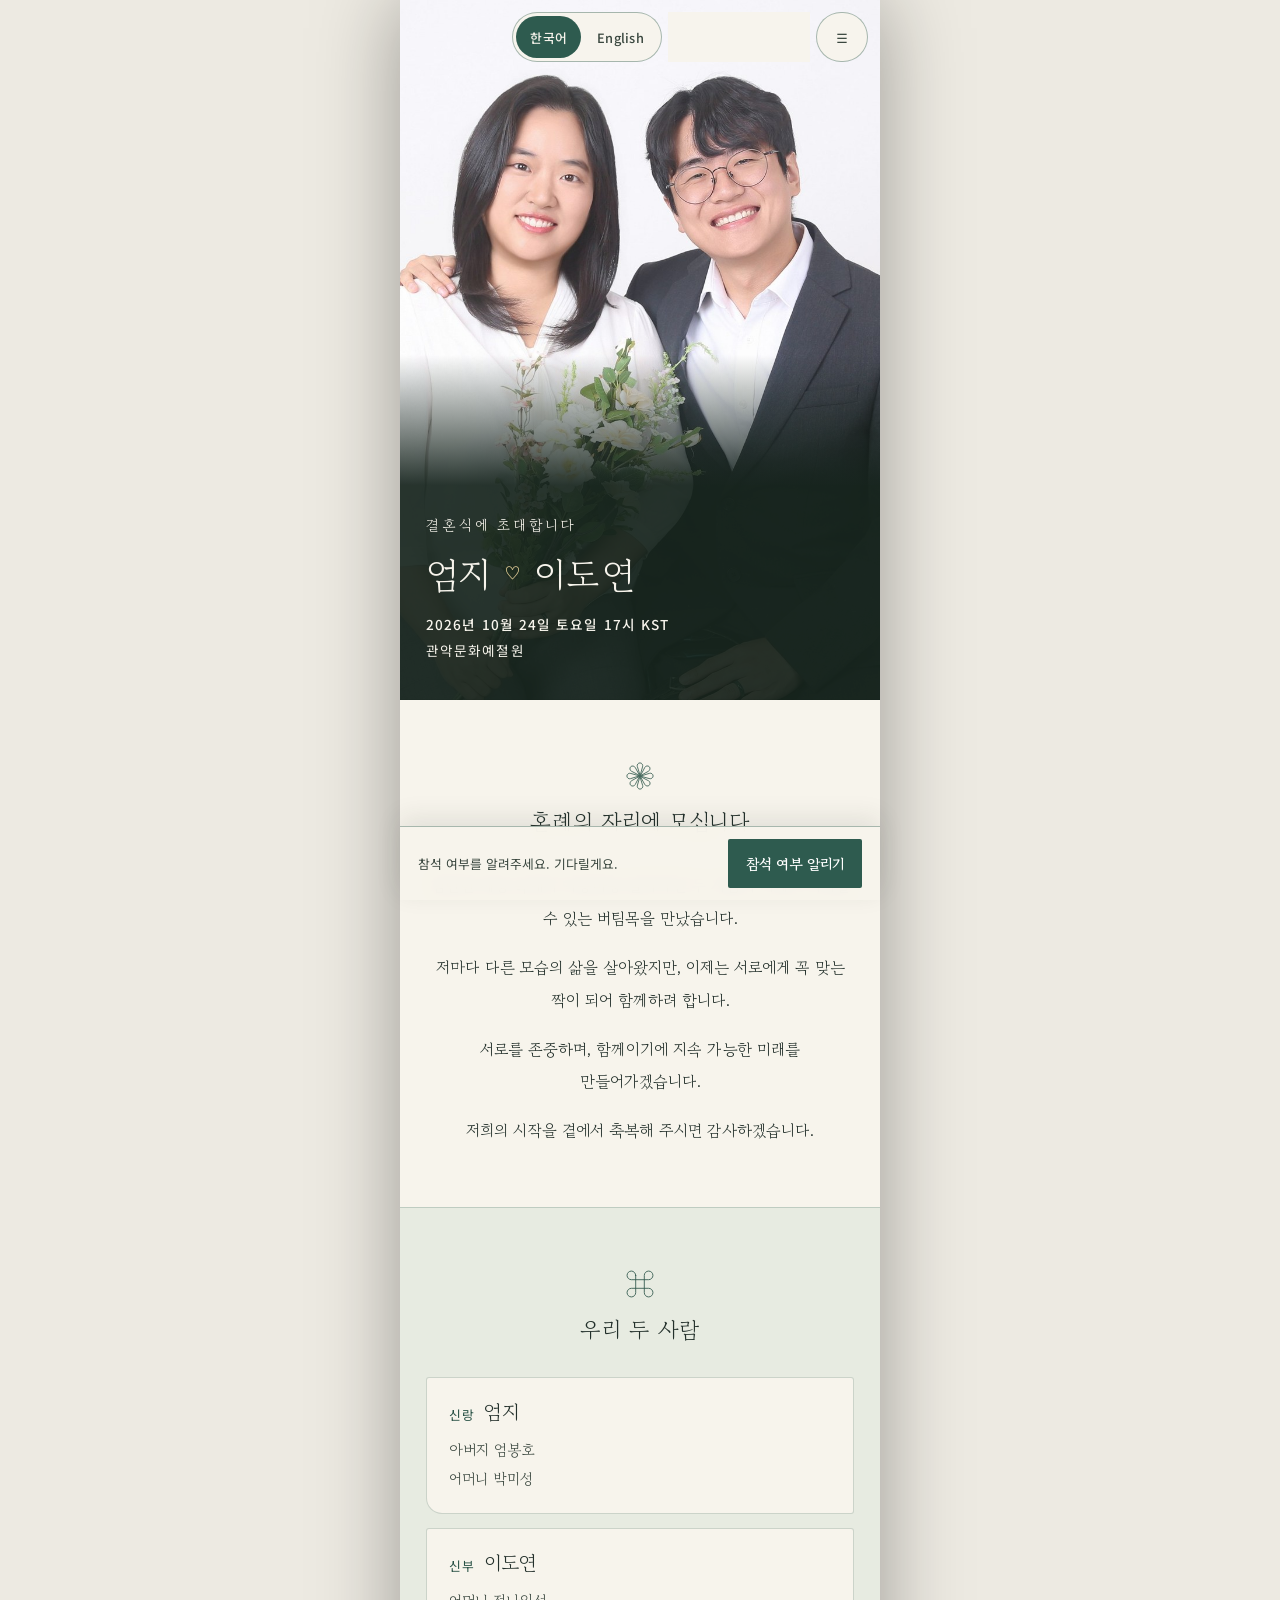
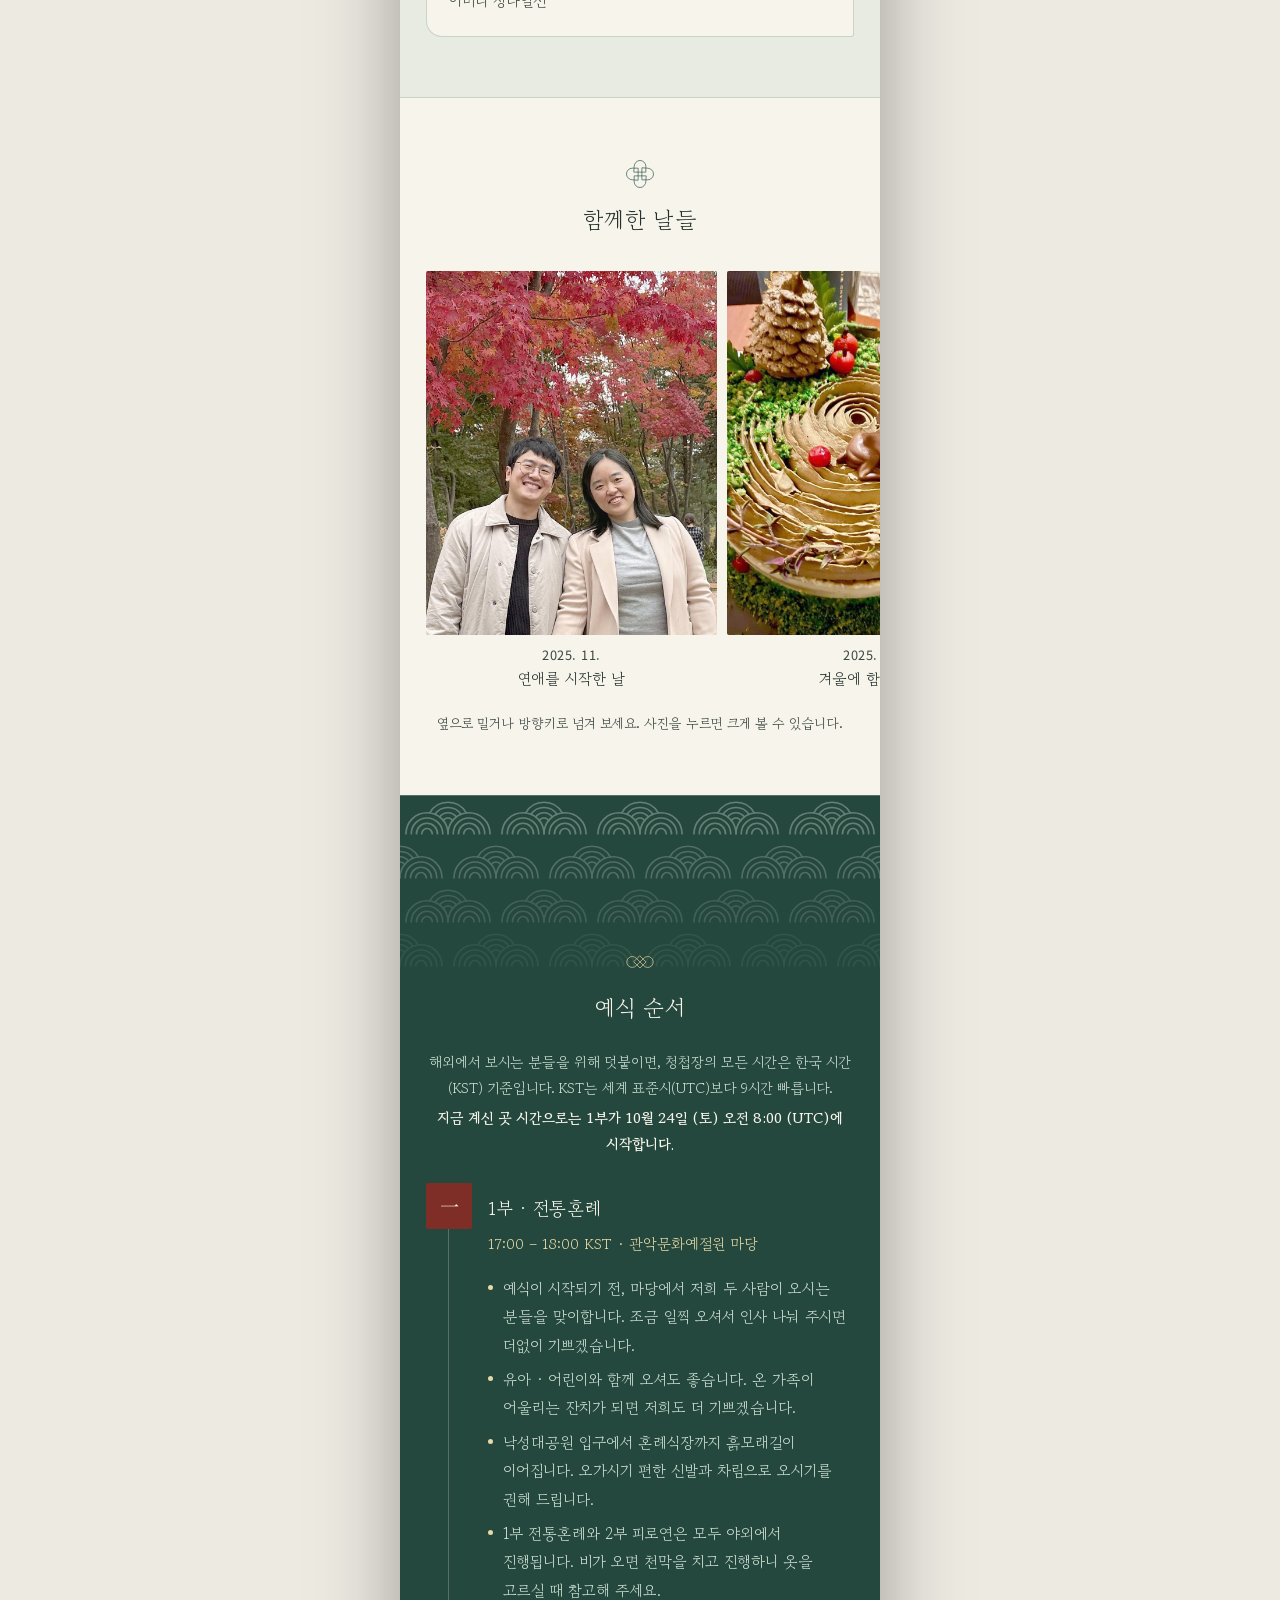
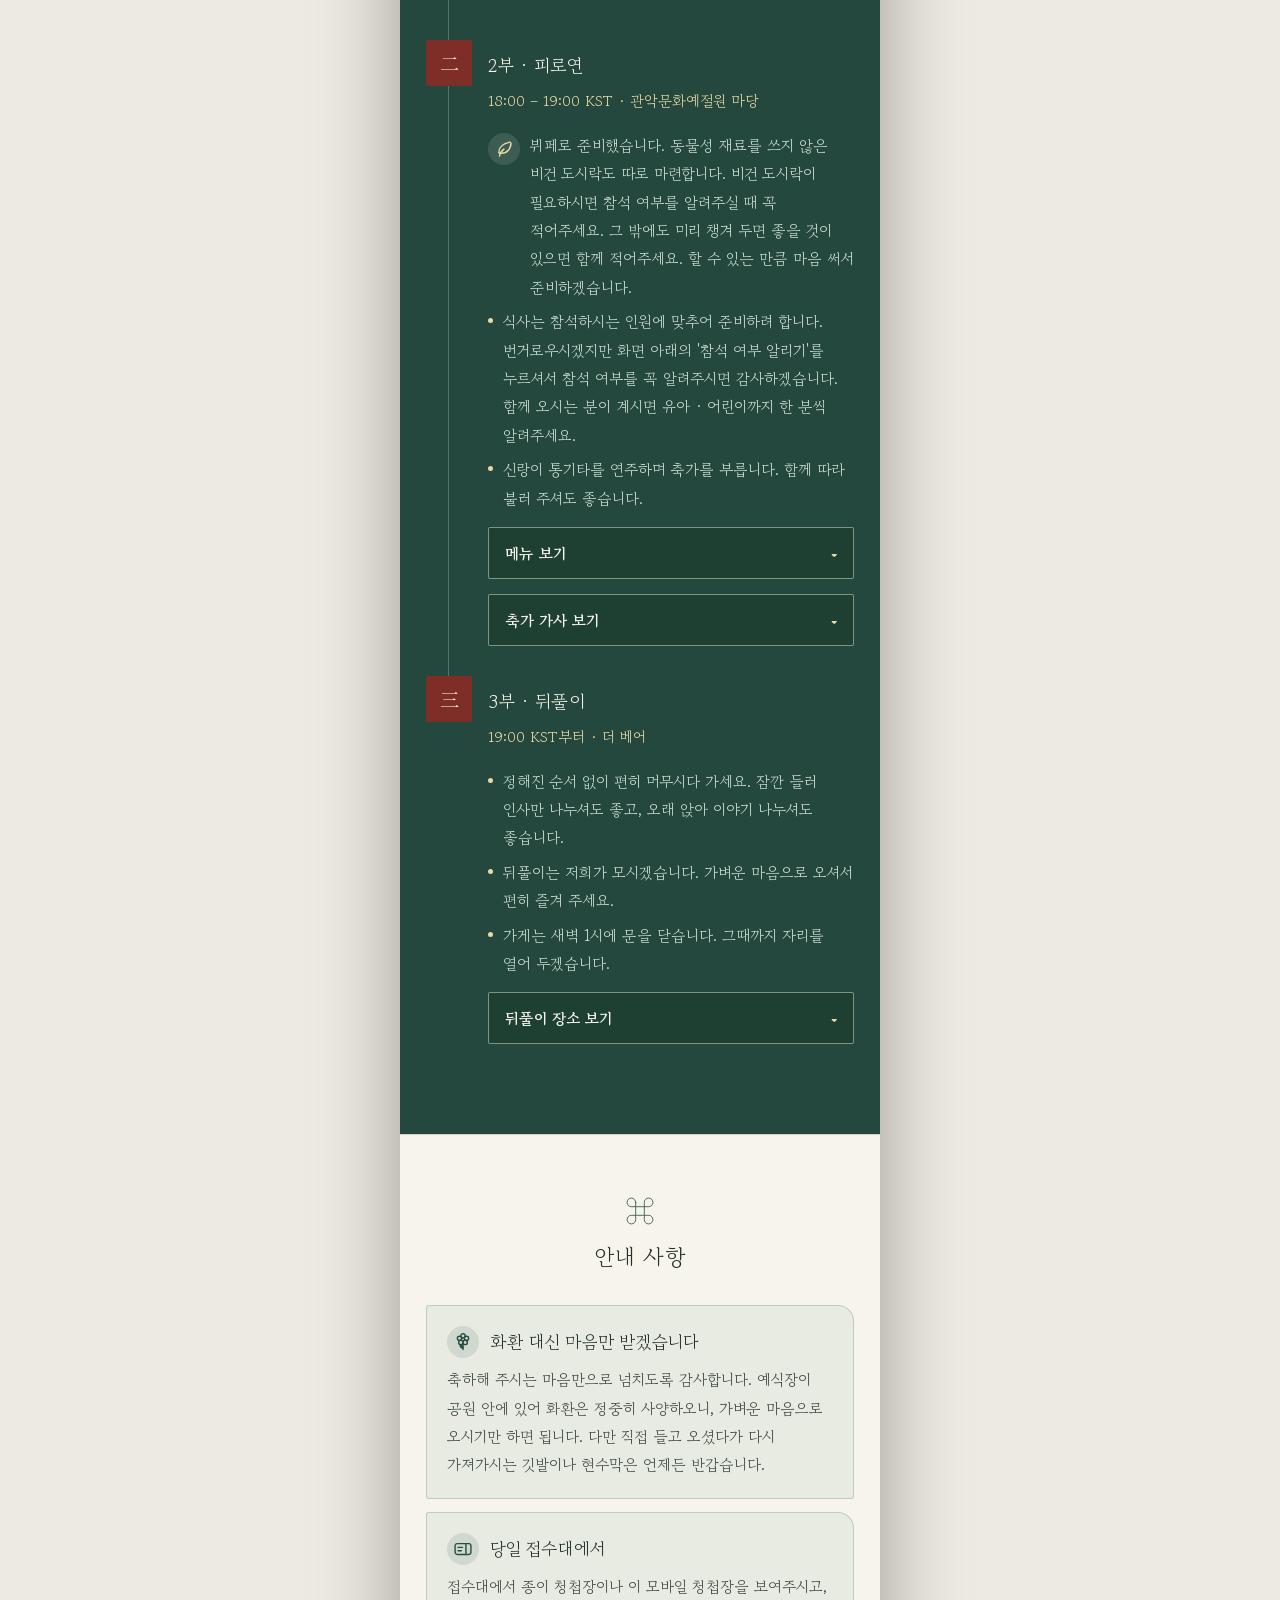
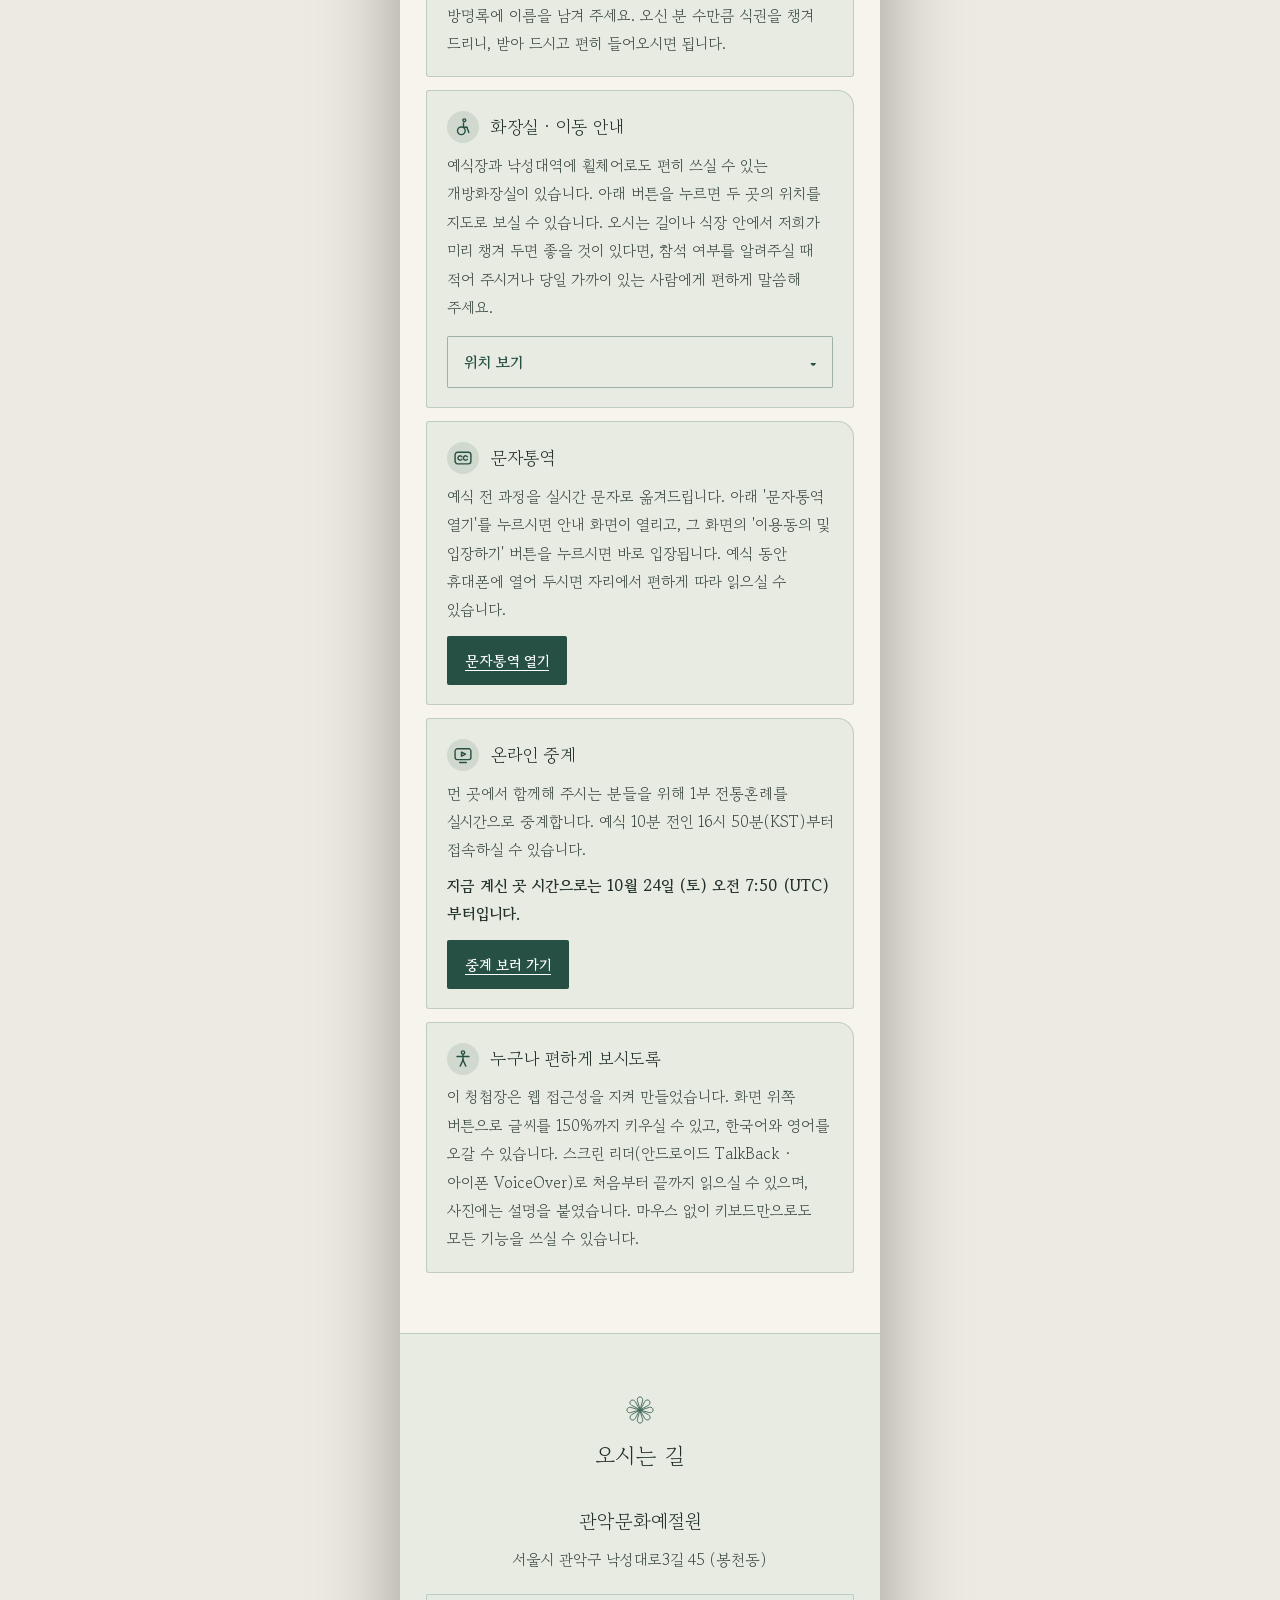
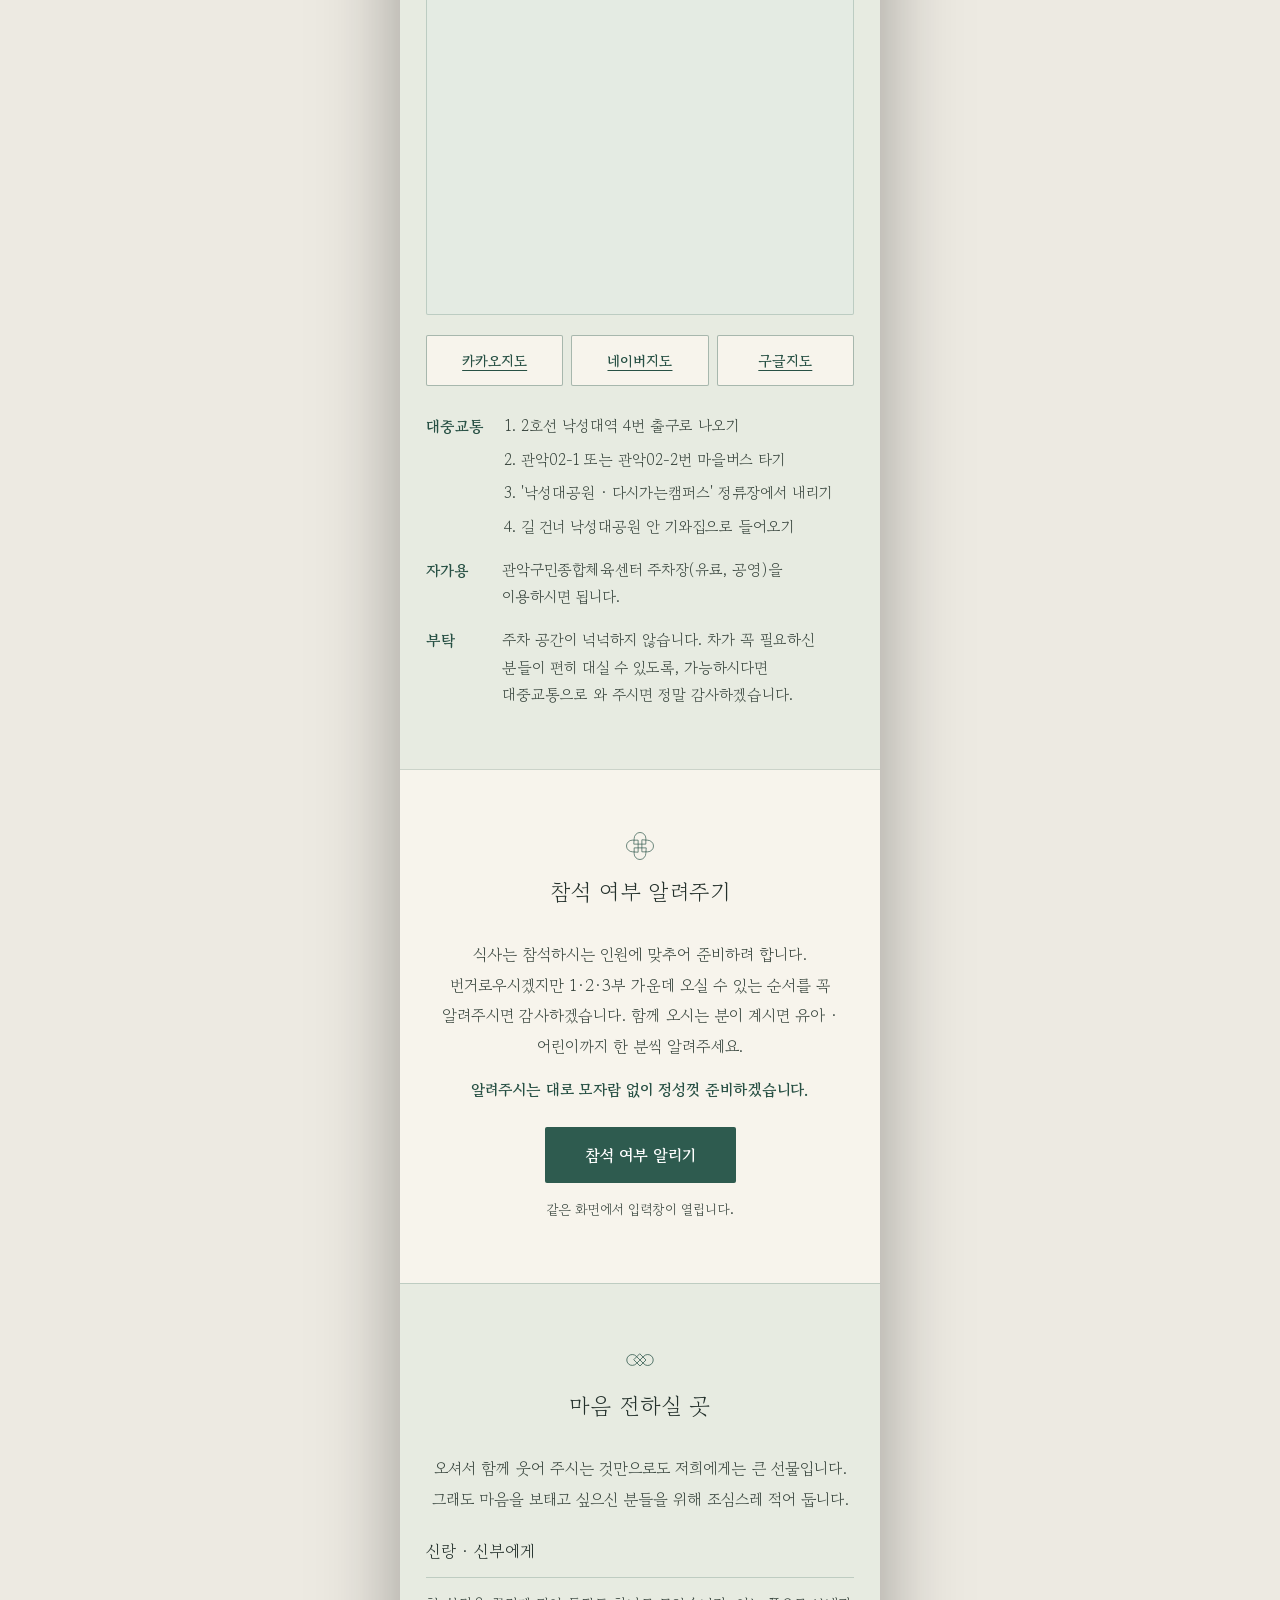
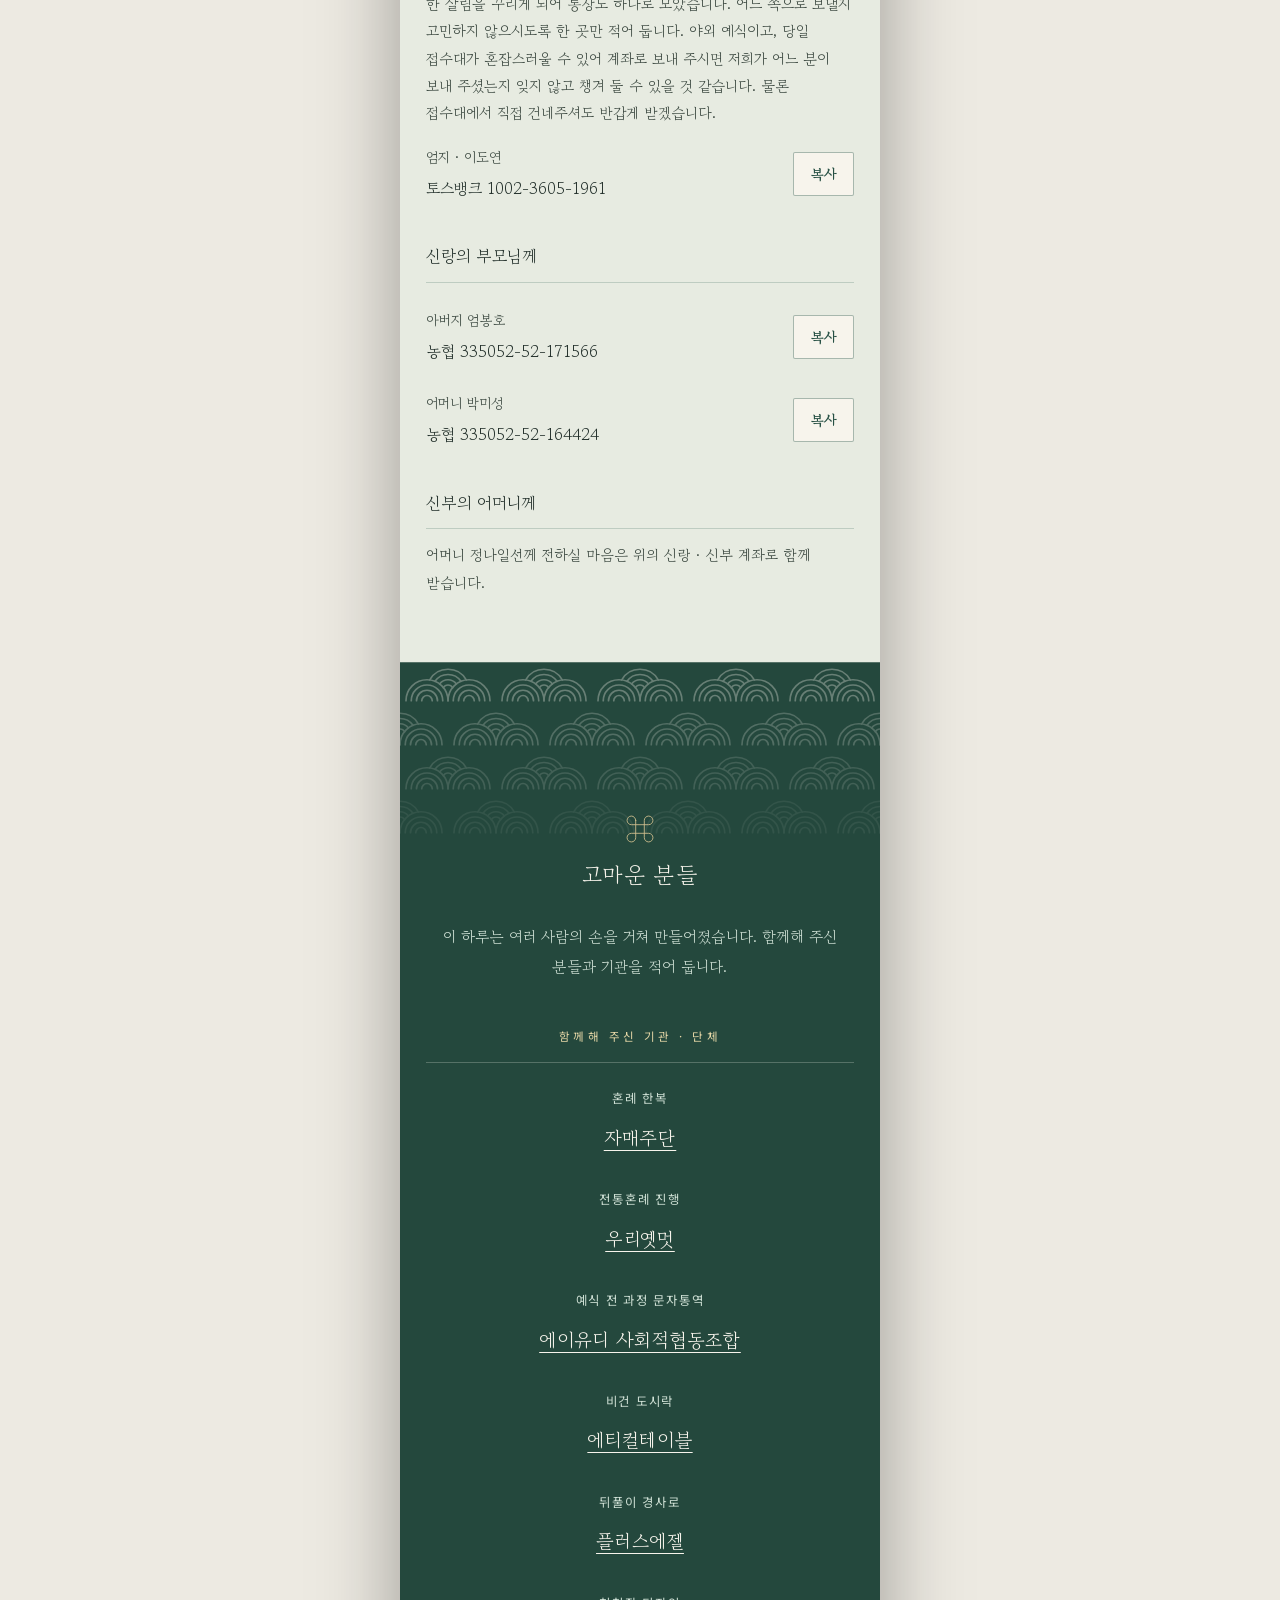
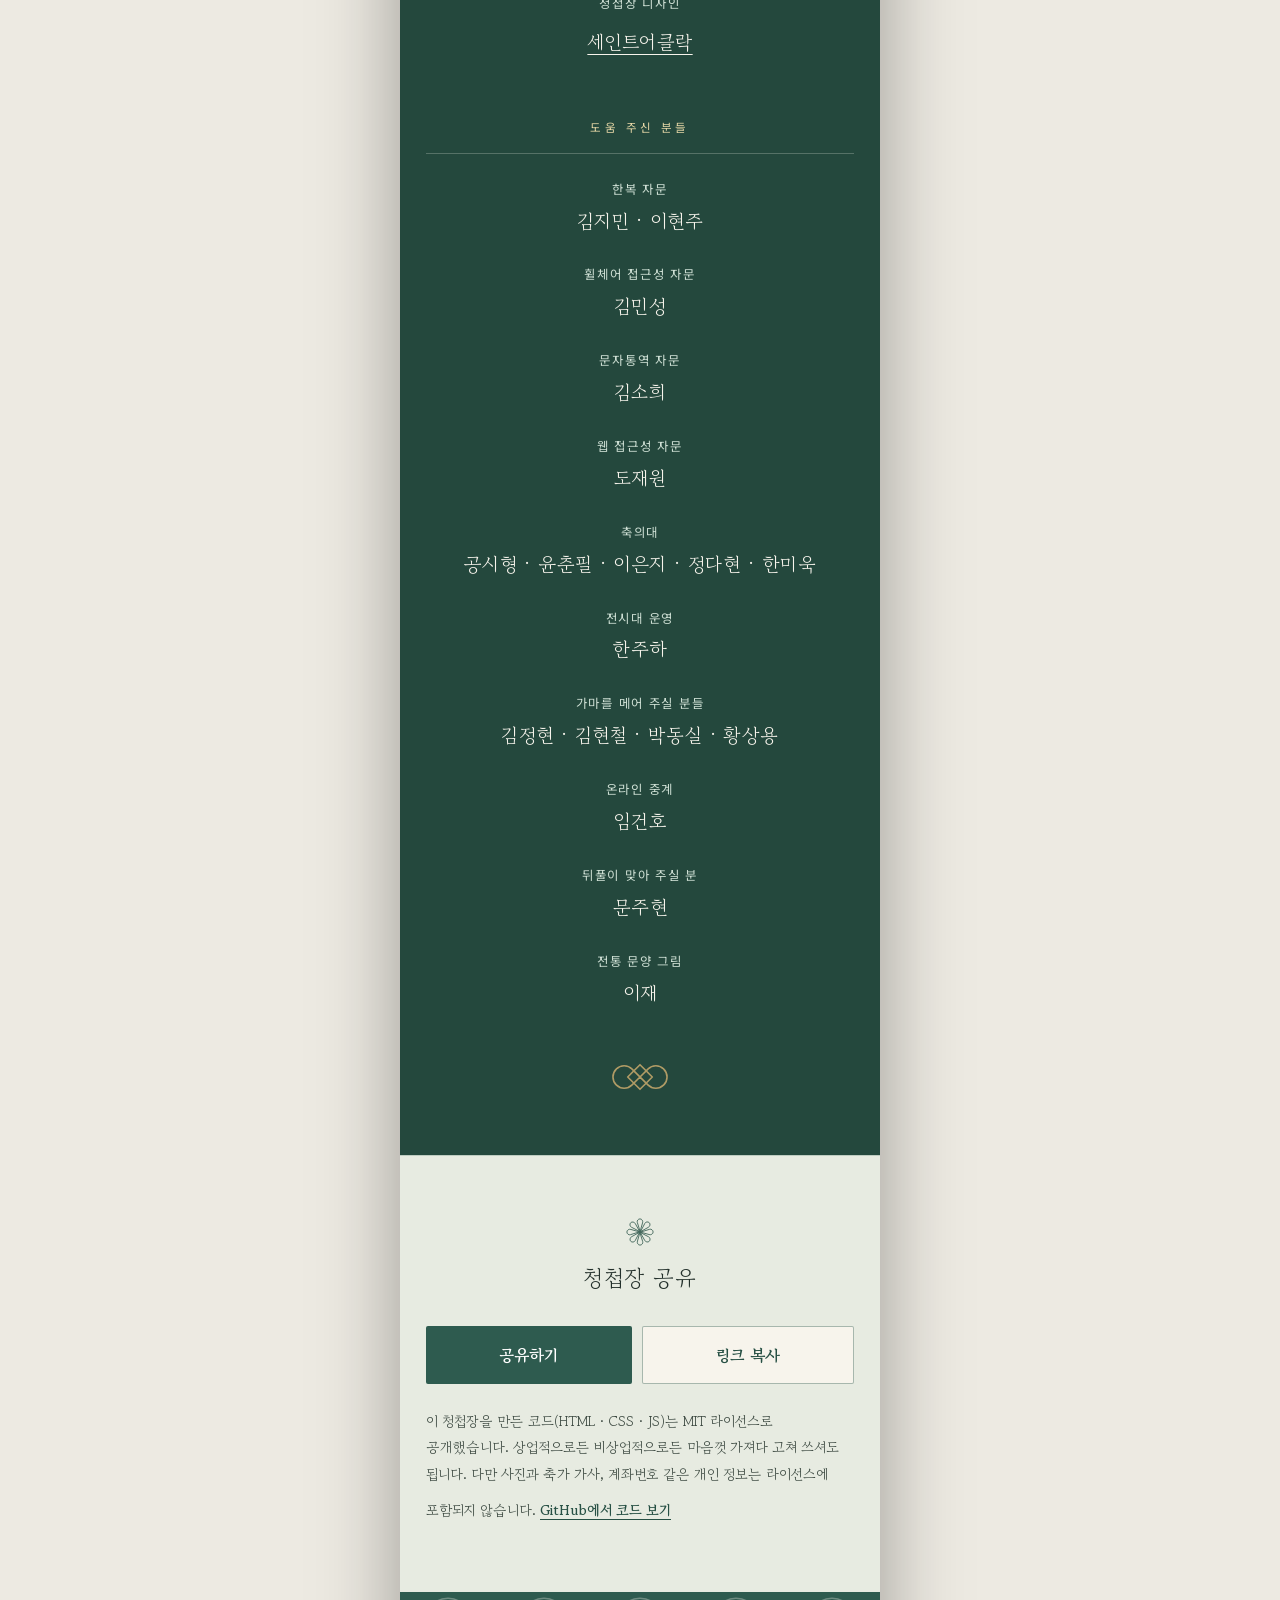
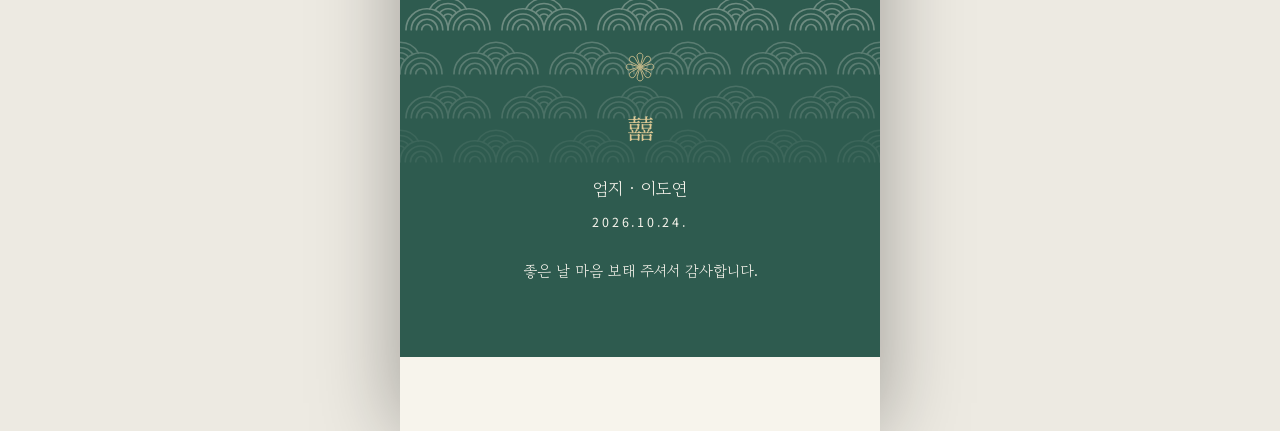
==== commit 2c7adef8: "1부 17:00–18:00, 2부 18:00–19:00으로 시간 조정 Co-Authored-By: Claude Opus 5.5 <noreply@anthropic.com> Claud" ====
--- a/index.html
+++ b/index.html
@@ -959,7 +959,7 @@
     {
       mark: "一",
       title: { ko:"1부 · 전통혼례", en:"Part 1 · Traditional Ceremony" },
-      meta:  { ko:"17:00 – 17:40 KST · 관악문화예절원 마당", en:"17:00 – 17:40 KST · Gwanak Cultural Etiquette Institute courtyard" },
+      meta:  { ko:"17:00 – 18:00 KST · 관악문화예절원 마당", en:"17:00 – 18:00 KST · Gwanak Cultural Etiquette Institute courtyard" },
       notes: [
         { ko:"예식이 시작되기 전, 마당에서 저희 두 사람이 오시는 분들을 맞이합니다. 조금 일찍 오셔서 인사 나눠 주시면 더없이 기쁘겠습니다.",
           en:"Before the ceremony begins, the two of us will be out in the courtyard to greet you. Come a little early and say hello if you can." },
@@ -974,7 +974,7 @@
     {
       mark: "二",
       title: { ko:"2부 · 피로연", en:"Part 2 · Reception" },
-      meta:  { ko:"17:40 – 19:00 KST · 관악문화예절원 마당", en:"17:40 – 19:00 KST · Gwanak Cultural Etiquette Institute courtyard" },
+      meta:  { ko:"18:00 – 19:00 KST · 관악문화예절원 마당", en:"18:00 – 19:00 KST · Gwanak Cultural Etiquette Institute courtyard" },
       notes: [
         { icon:"leaf",
           ko:"뷔페로 준비했습니다. 동물성 재료를 쓰지 않은 비건 도시락도 따로 마련합니다. 비건 도시락이 필요하시면 참석 여부를 알려주실 때 꼭 적어주세요. 그 밖에도 미리 챙겨 두면 좋을 것이 있으면 함께 적어주세요. 할 수 있는 만큼 마음 써서 준비하겠습니다.",
@@ -1227,7 +1227,7 @@
           role: { ko:"가마를 메어 주실 분들", en:"Palanquin bearers" }, url:"" },
         { name: { ko:"임건호", en:"Lim Geonho" },
           role: { ko:"온라인 중계", en:"Live stream" }, url:"" },
-        { name: { ko:"문주현", en:"Mun Juhyeon" },
+        { name: { ko:"문주현", en:"Moon Juhyeon" },
           role: { ko:"뒤풀이 맞아 주실 분", en:"Welcoming guests at the after-party" }, url:"" },
         { name: { ko:"이재", en:"Yijae" },
           role: { ko:"전통 문양 그림", en:"Drawing the traditional patterns" },
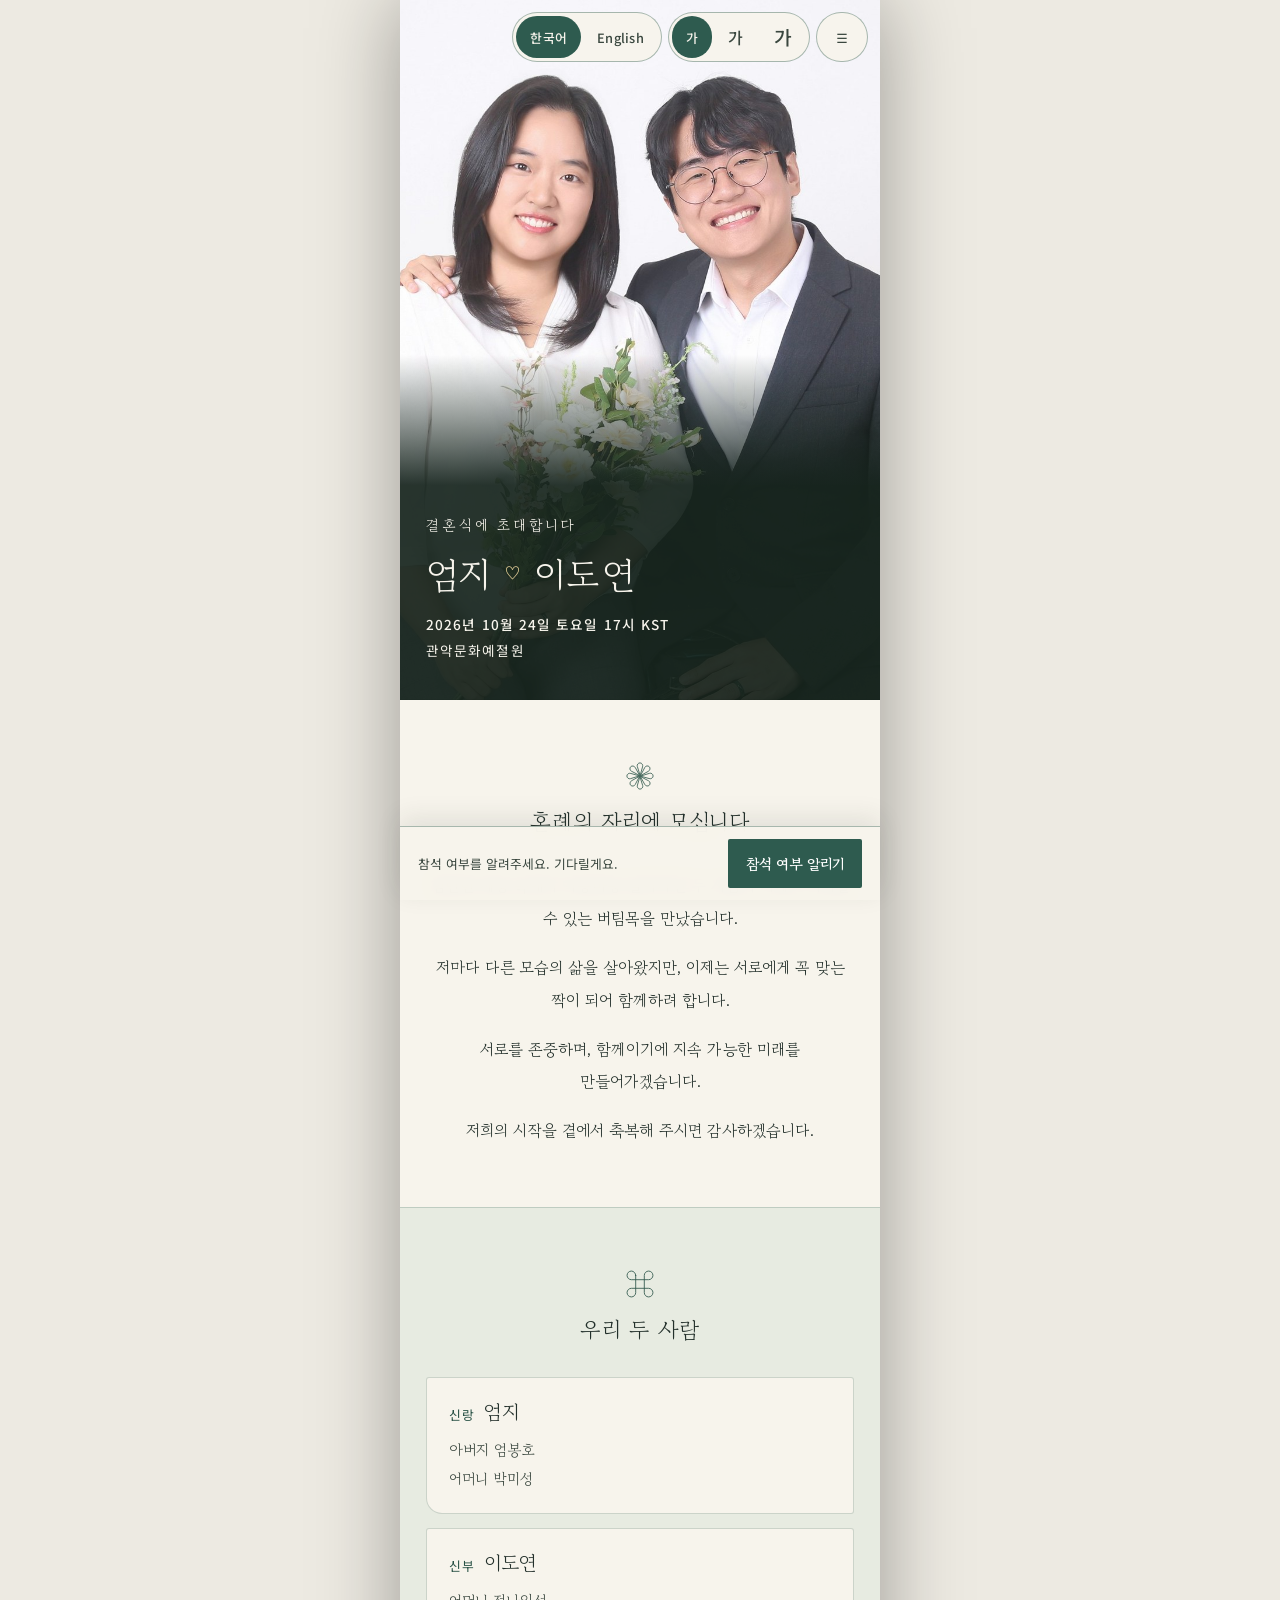
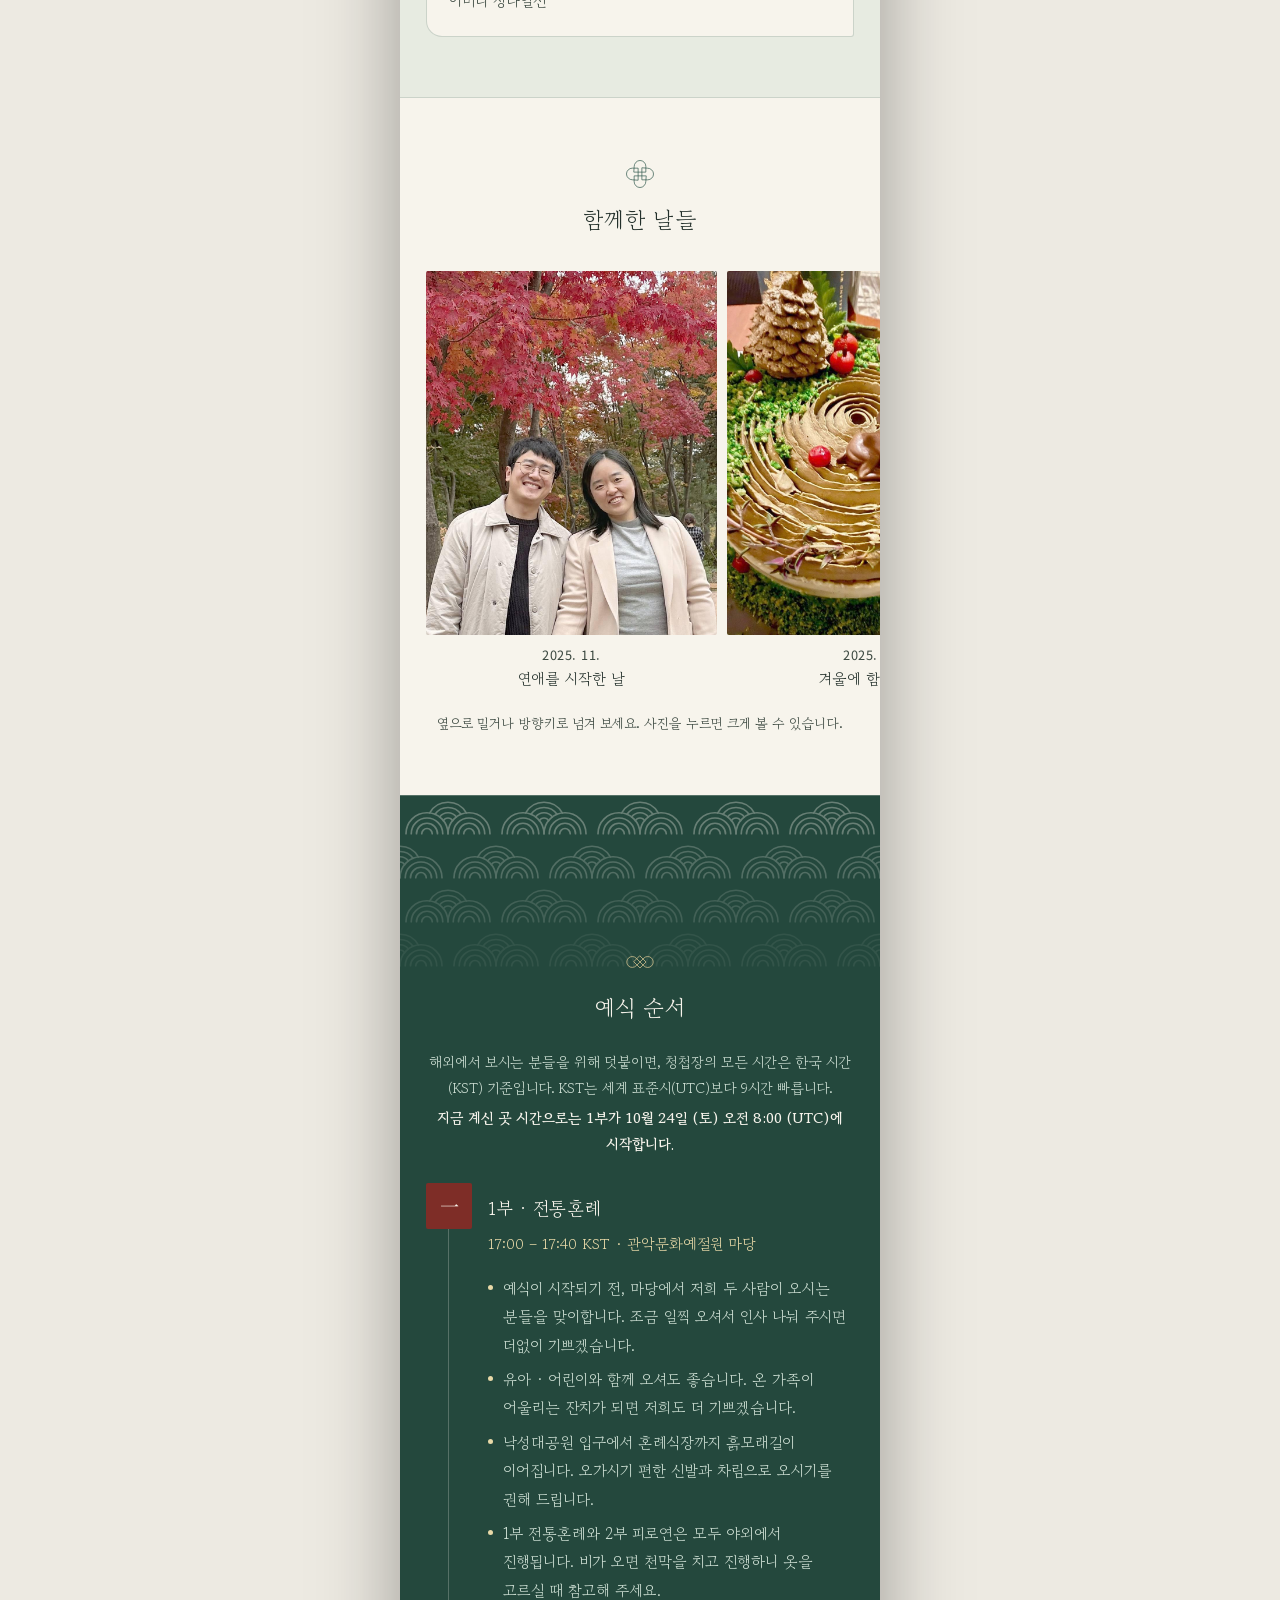
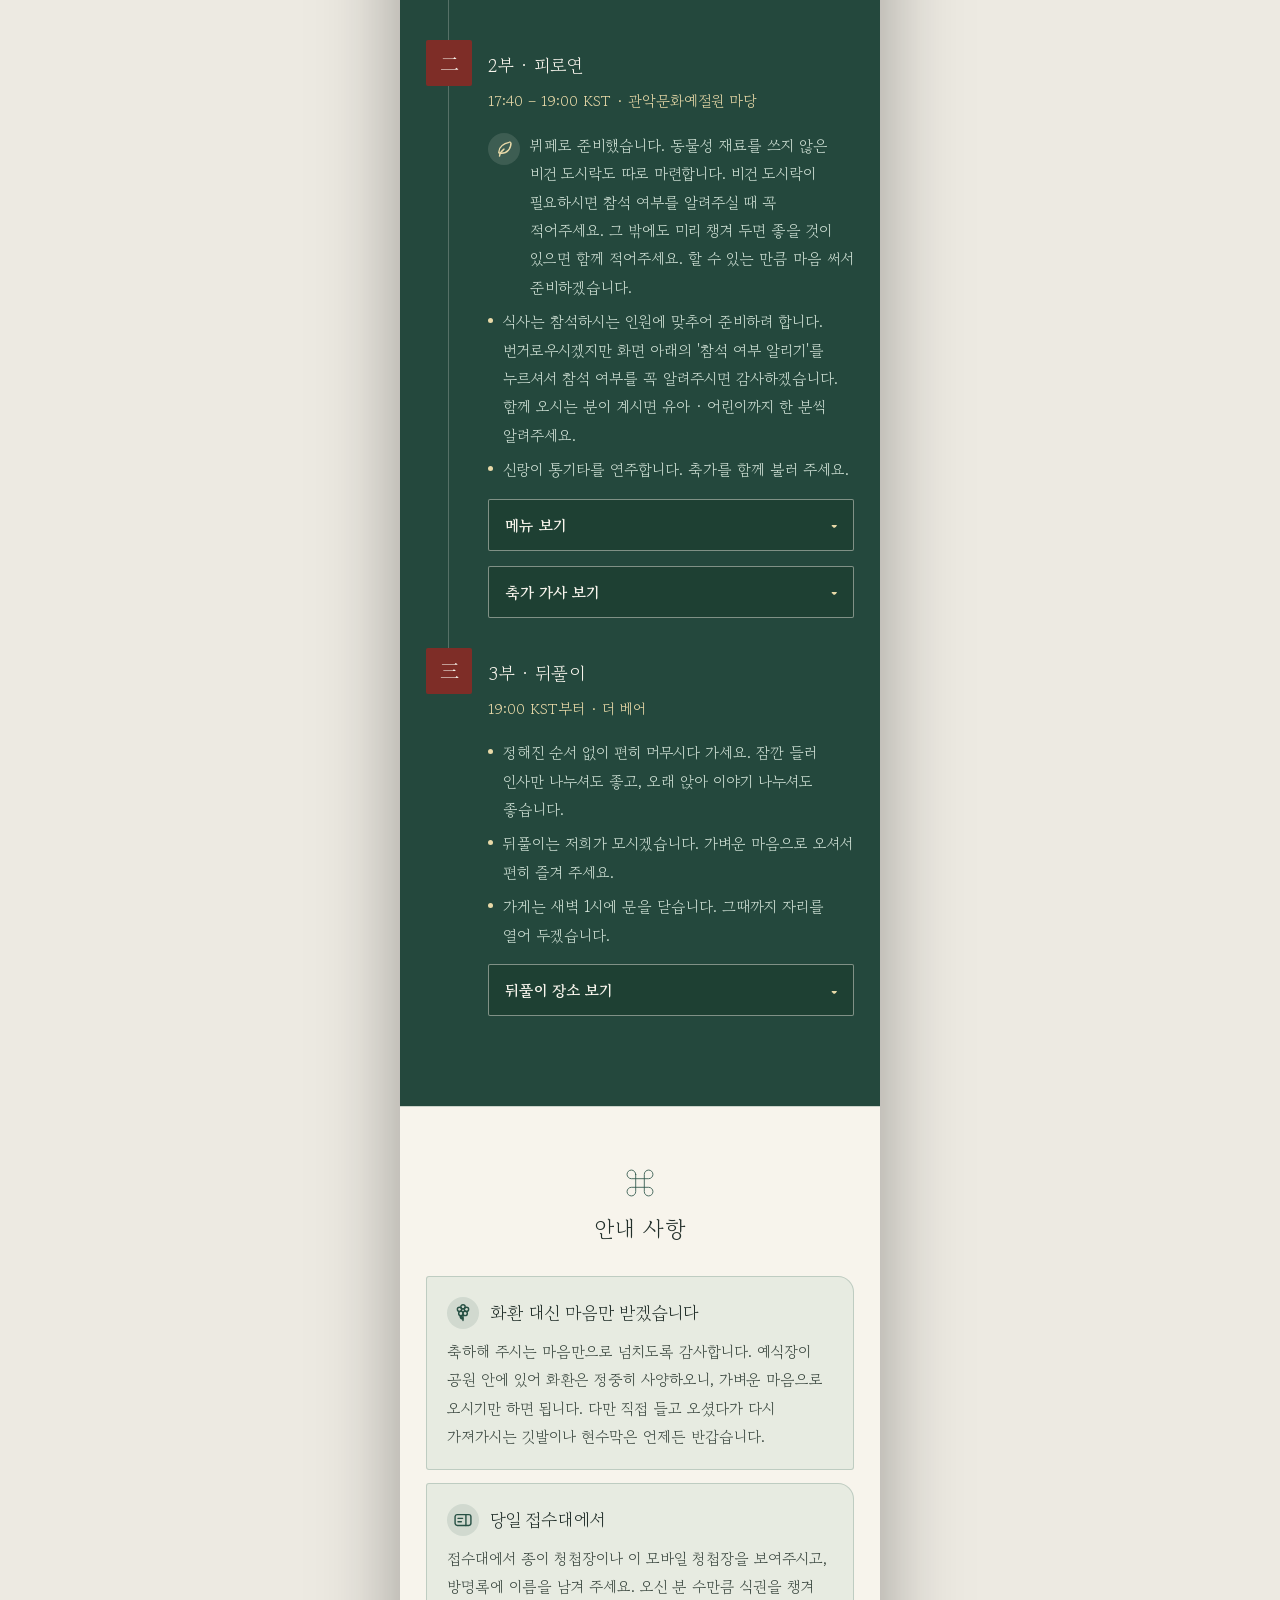
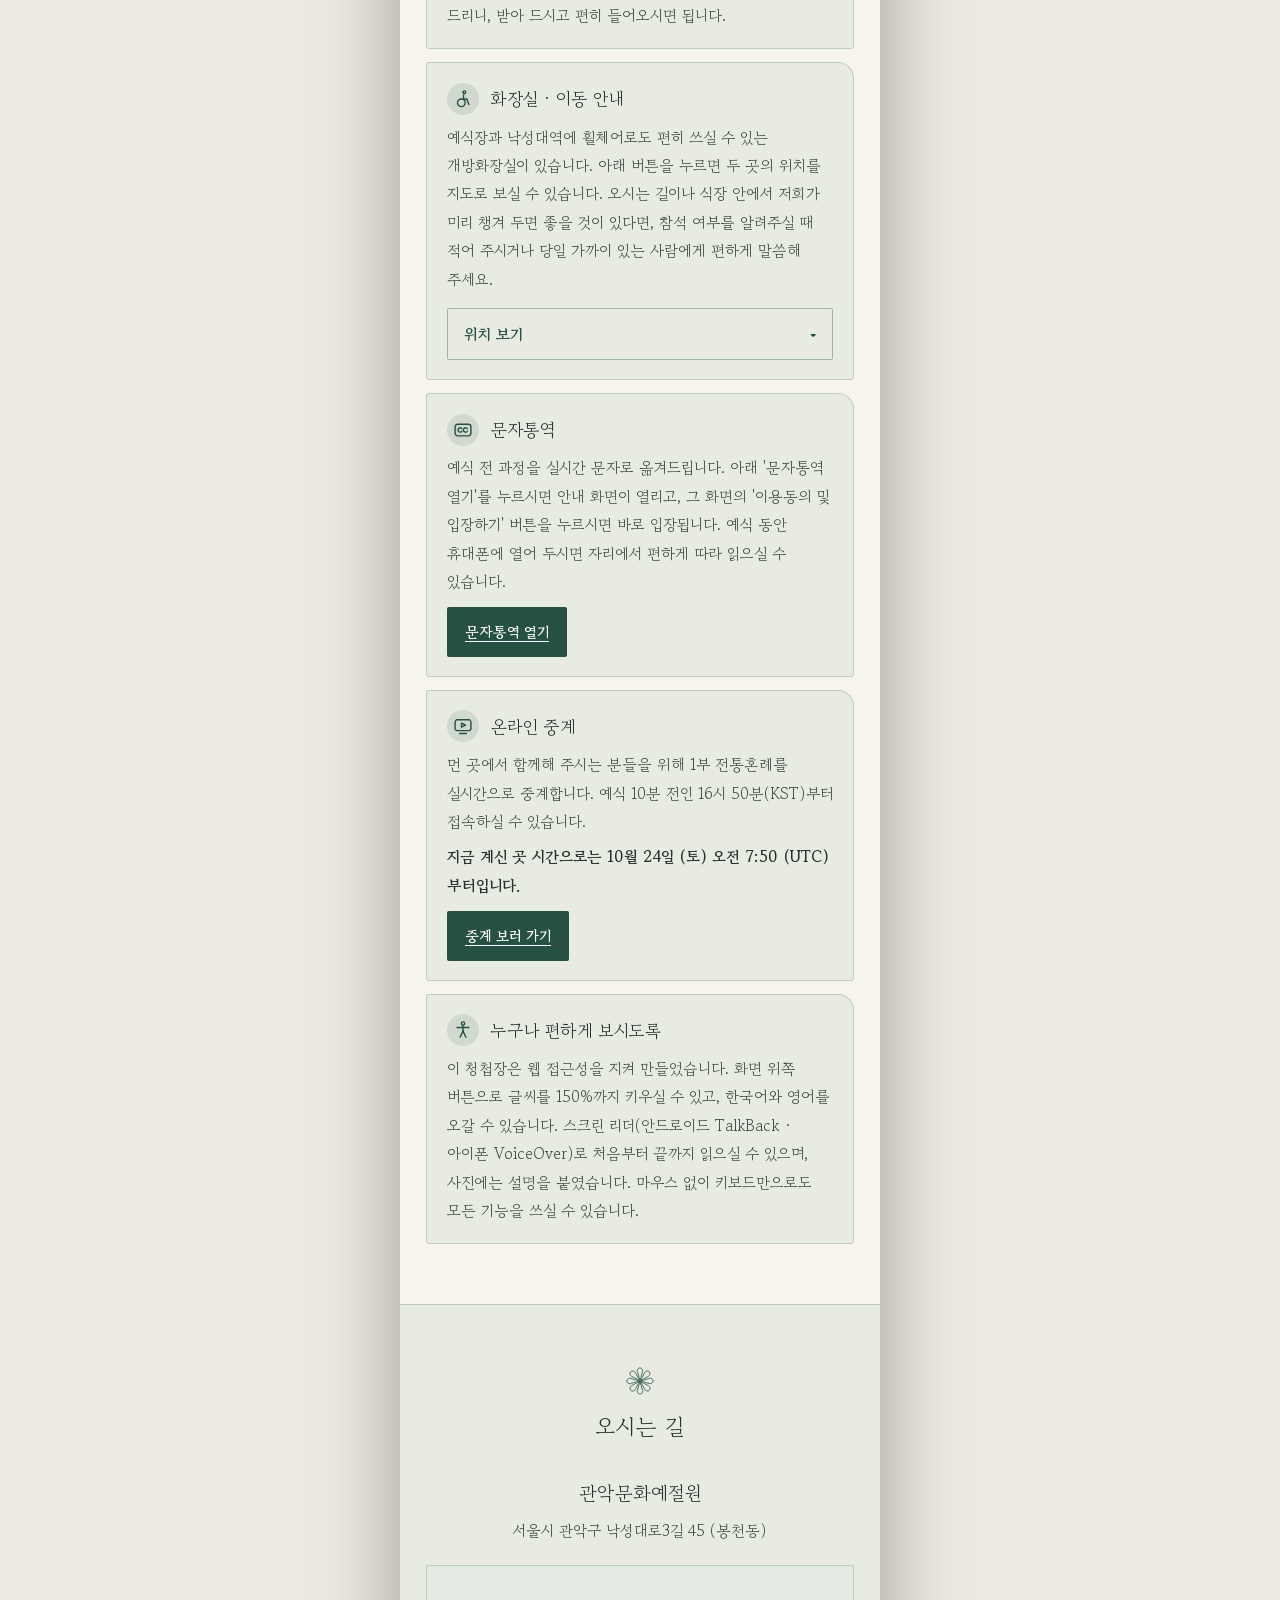
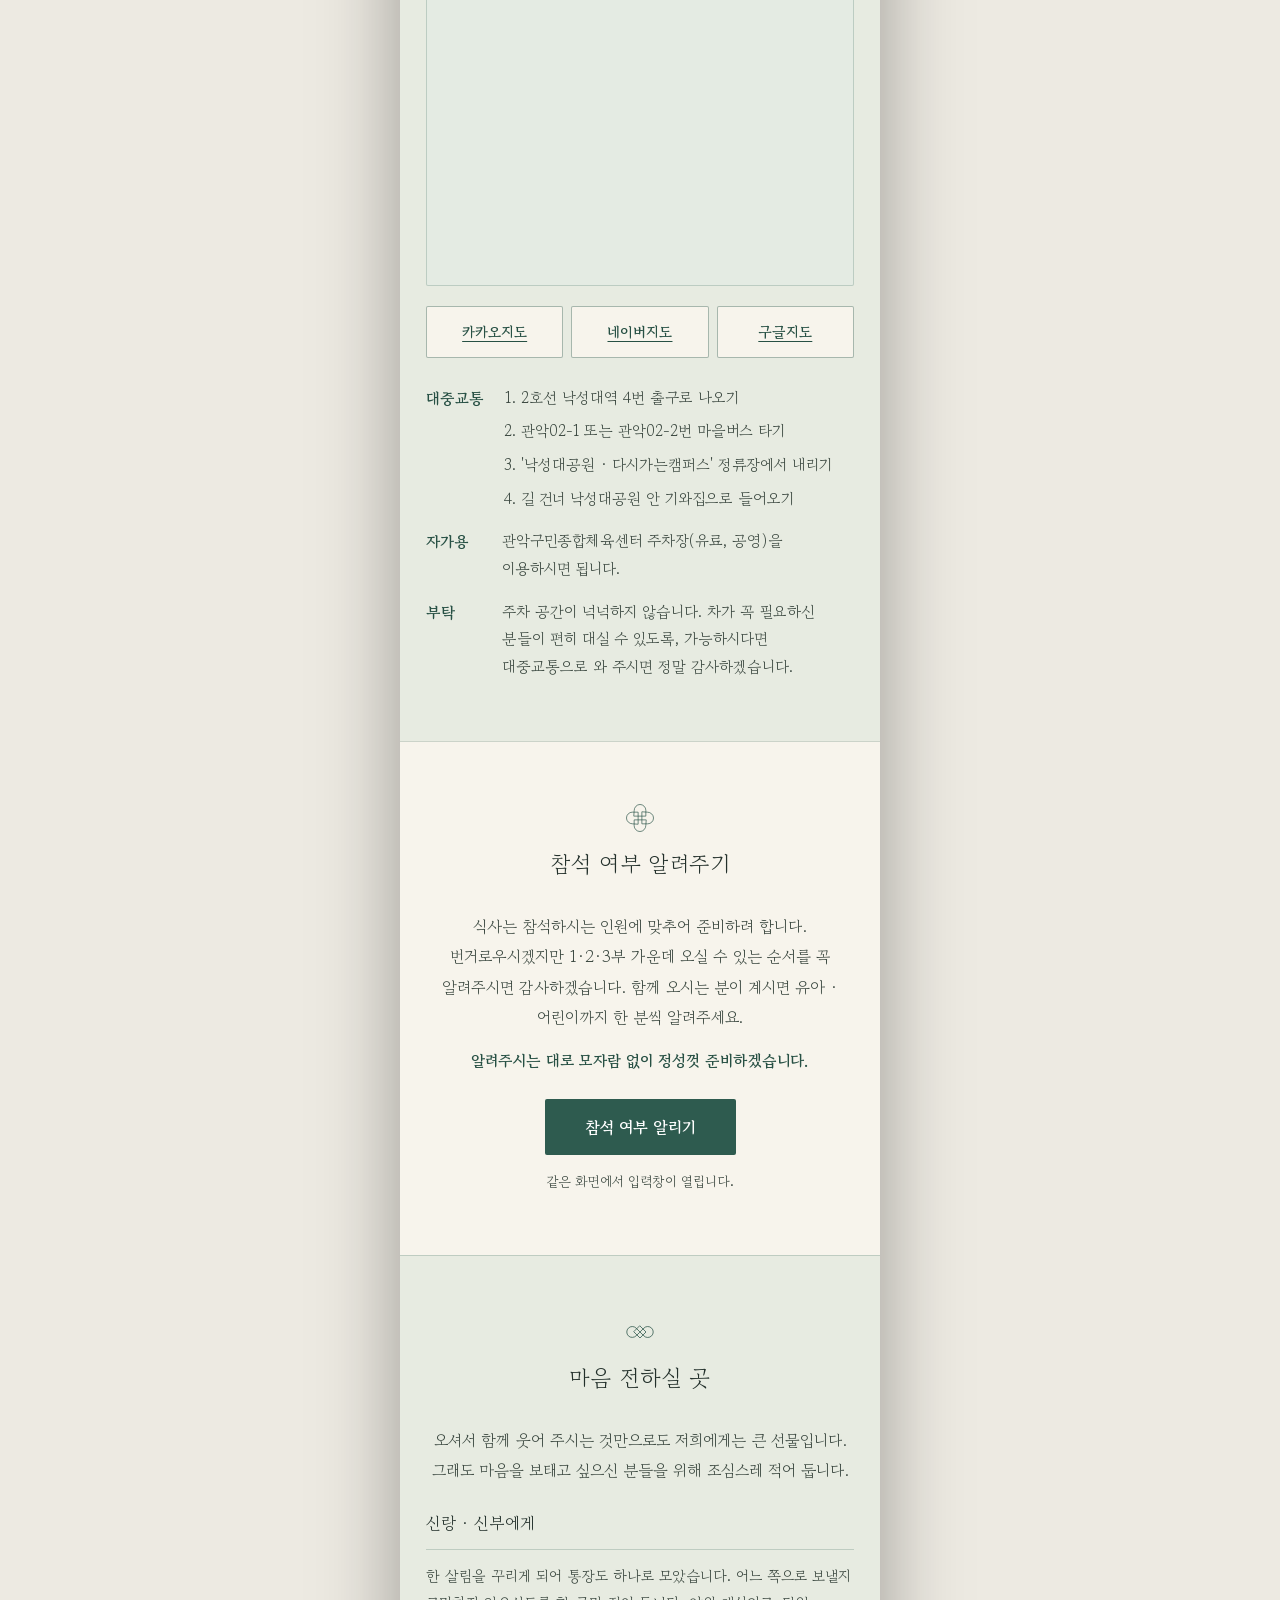
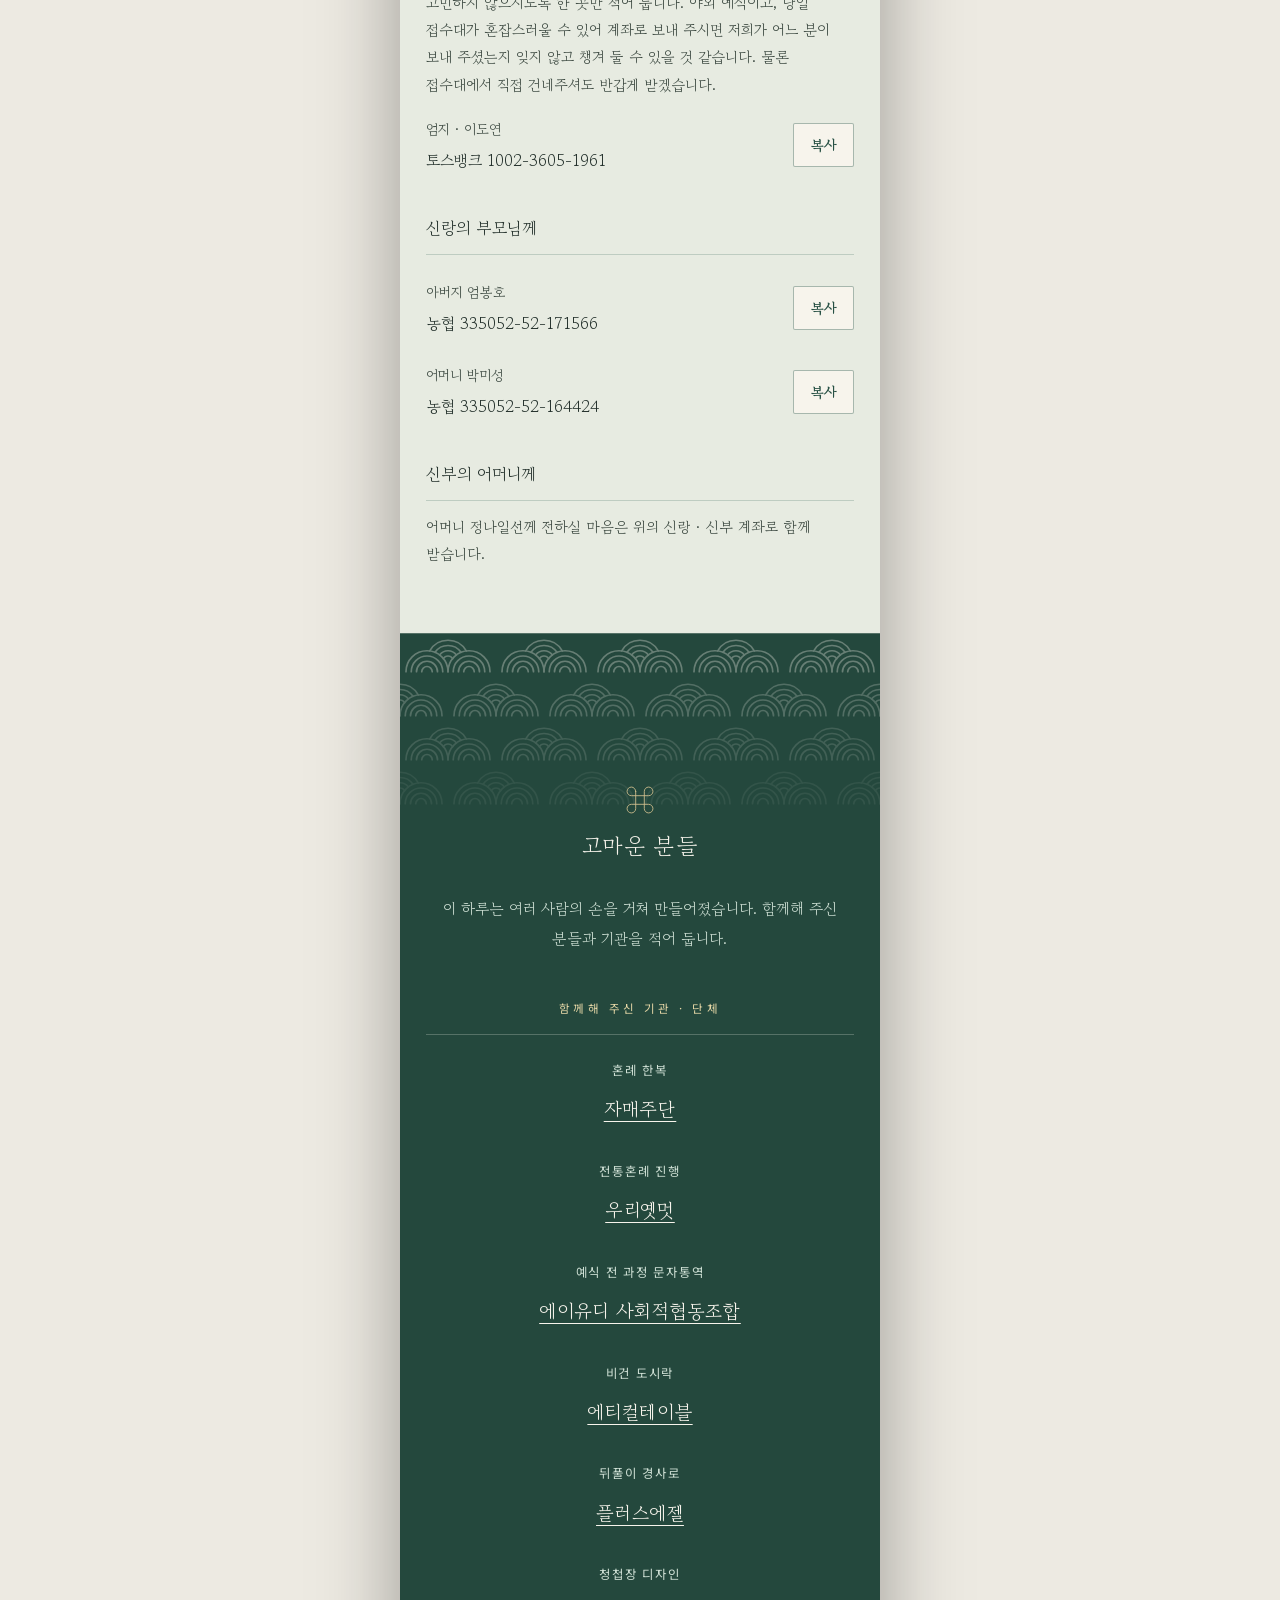
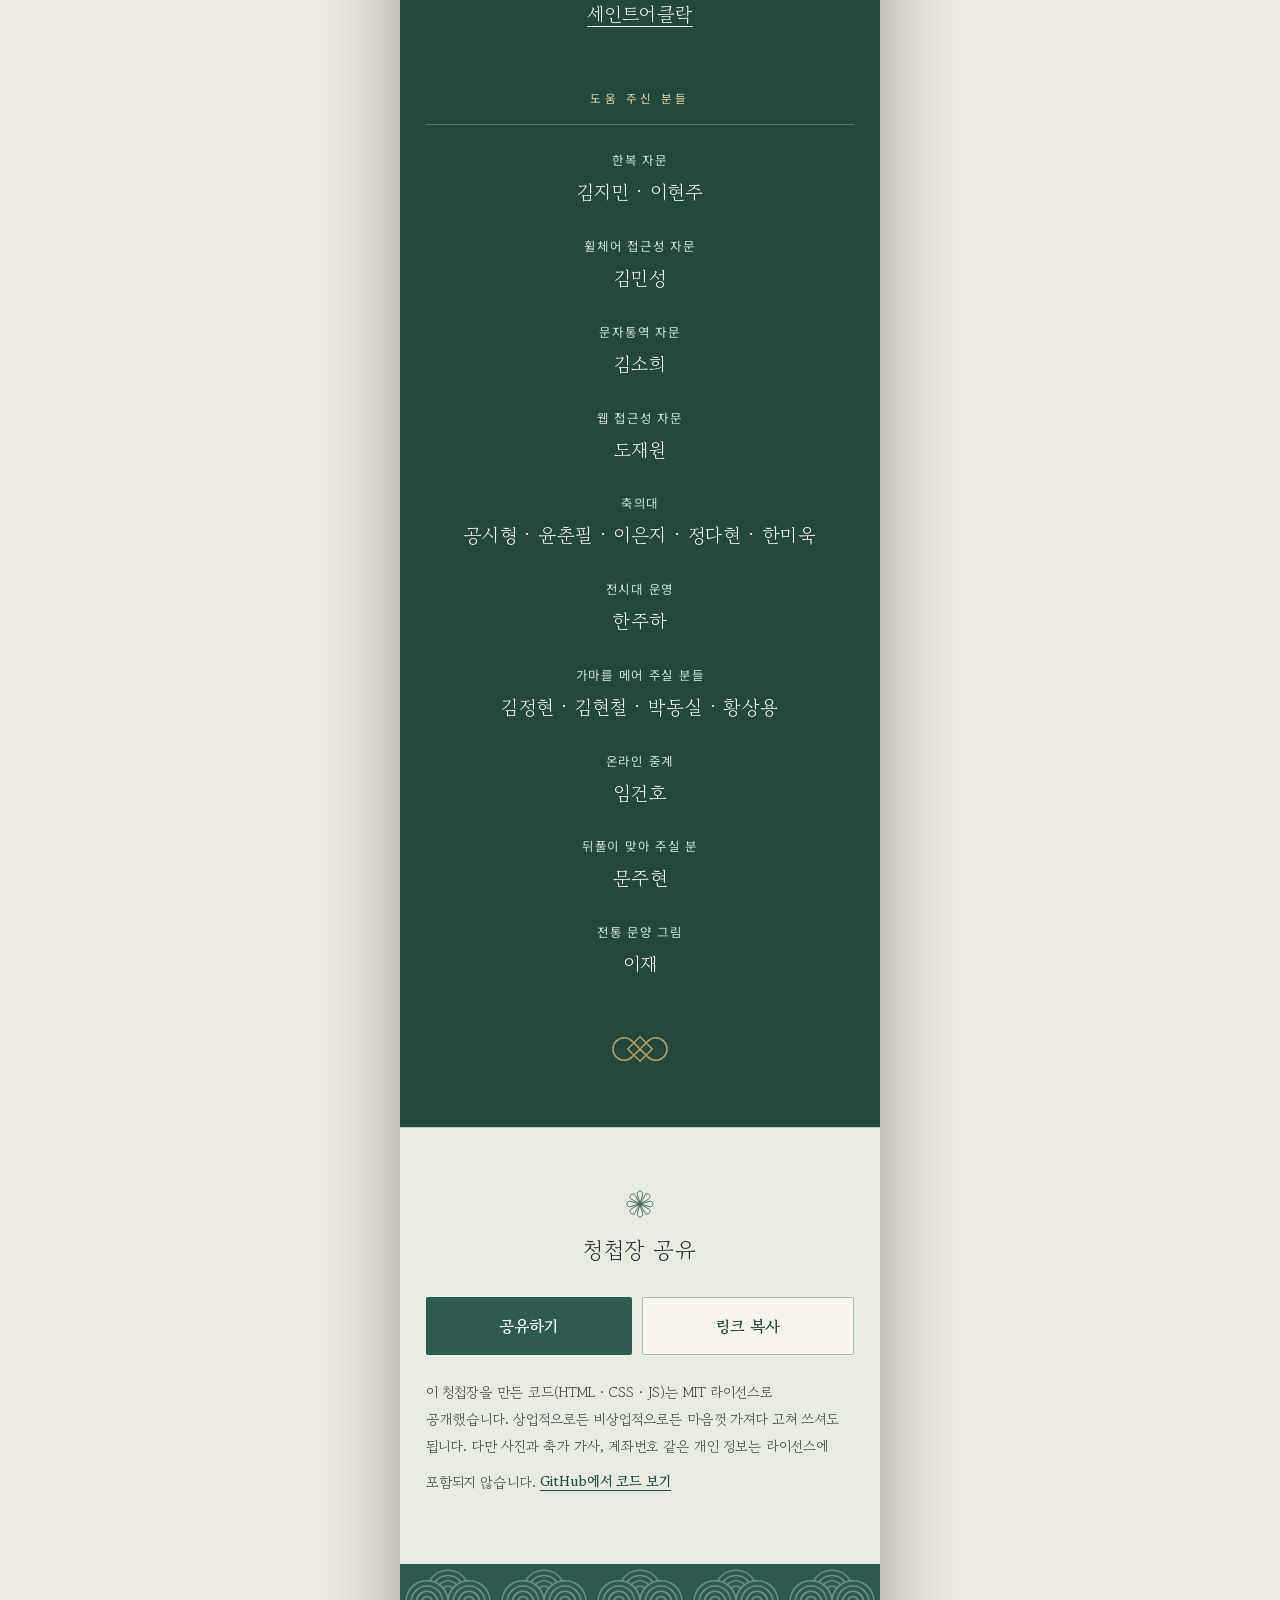
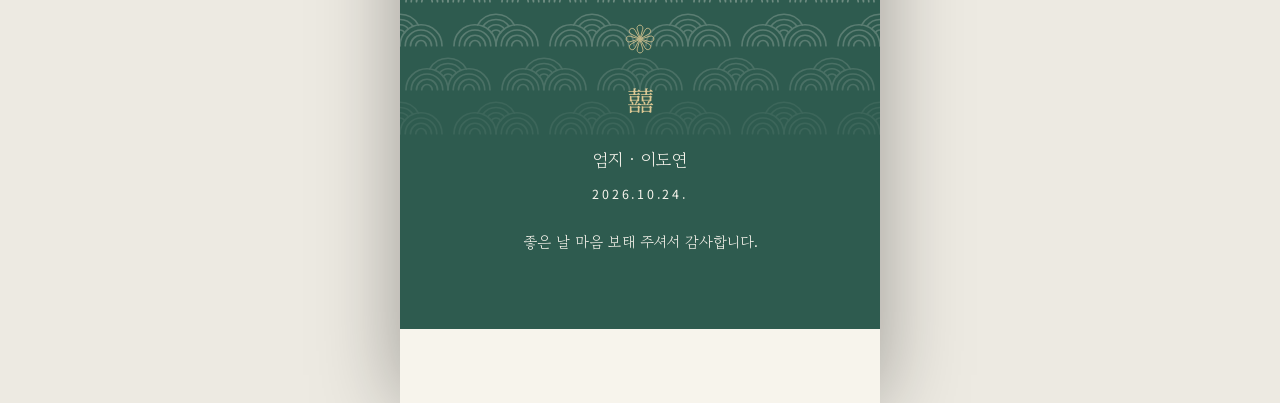
==== commit ec104b00: "1부 다시 40분으로, 축가 문구 바꾸기 Co-Authored-By: Claude Opus 5.5 <noreply@anthropic.com> Claude-Session: https" ====
--- a/index.html
+++ b/index.html
@@ -959,7 +959,7 @@
     {
       mark: "一",
       title: { ko:"1부 · 전통혼례", en:"Part 1 · Traditional Ceremony" },
-      meta:  { ko:"17:00 – 18:00 KST · 관악문화예절원 마당", en:"17:00 – 18:00 KST · Gwanak Cultural Etiquette Institute courtyard" },
+      meta:  { ko:"17:00 – 17:40 KST · 관악문화예절원 마당", en:"17:00 – 17:40 KST · Gwanak Cultural Etiquette Institute courtyard" },
       notes: [
         { ko:"예식이 시작되기 전, 마당에서 저희 두 사람이 오시는 분들을 맞이합니다. 조금 일찍 오셔서 인사 나눠 주시면 더없이 기쁘겠습니다.",
           en:"Before the ceremony begins, the two of us will be out in the courtyard to greet you. Come a little early and say hello if you can." },
@@ -974,15 +974,15 @@
     {
       mark: "二",
       title: { ko:"2부 · 피로연", en:"Part 2 · Reception" },
-      meta:  { ko:"18:00 – 19:00 KST · 관악문화예절원 마당", en:"18:00 – 19:00 KST · Gwanak Cultural Etiquette Institute courtyard" },
+      meta:  { ko:"17:40 – 19:00 KST · 관악문화예절원 마당", en:"17:40 – 19:00 KST · Gwanak Cultural Etiquette Institute courtyard" },
       notes: [
         { icon:"leaf",
           ko:"뷔페로 준비했습니다. 동물성 재료를 쓰지 않은 비건 도시락도 따로 마련합니다. 비건 도시락이 필요하시면 참석 여부를 알려주실 때 꼭 적어주세요. 그 밖에도 미리 챙겨 두면 좋을 것이 있으면 함께 적어주세요. 할 수 있는 만큼 마음 써서 준비하겠습니다.",
           en:"A buffet is served, and separate vegan lunch boxes made without any animal products are also prepared. If you would like a vegan lunch box, please be sure to say so when you tell us you are coming, along with anything else we could arrange for you." },
         { ko:"식사는 참석하시는 인원에 맞추어 준비하려 합니다. 번거로우시겠지만 화면 아래의 '참석 여부 알리기'를 누르셔서 참석 여부를 꼭 알려주시면 감사하겠습니다. 함께 오시는 분이 계시면 유아 · 어린이까지 한 분씩 알려주세요.",
           en:"We will prepare the food according to the numbers you give us, so please tap 'Tell us' at the bottom of the screen and let us know whether you can come. If others are coming with you, babies and children included, please send a reply for each person." },
-        { ko:"신랑이 통기타를 연주하며 축가를 부릅니다. 함께 따라 불러 주셔도 좋습니다.",
-          en:"The groom will sing, accompanying himself on guitar — you are welcome to sing along." }
+        { ko:"신랑이 통기타를 연주합니다. 축가를 함께 불러 주세요.",
+          en:"The groom will play the guitar. Please sing the wedding song with us." }
       ],
 
       /* 메뉴 — "메뉴 보기"를 누르면 아래로 열립니다. 묶음마다 title 과 items.
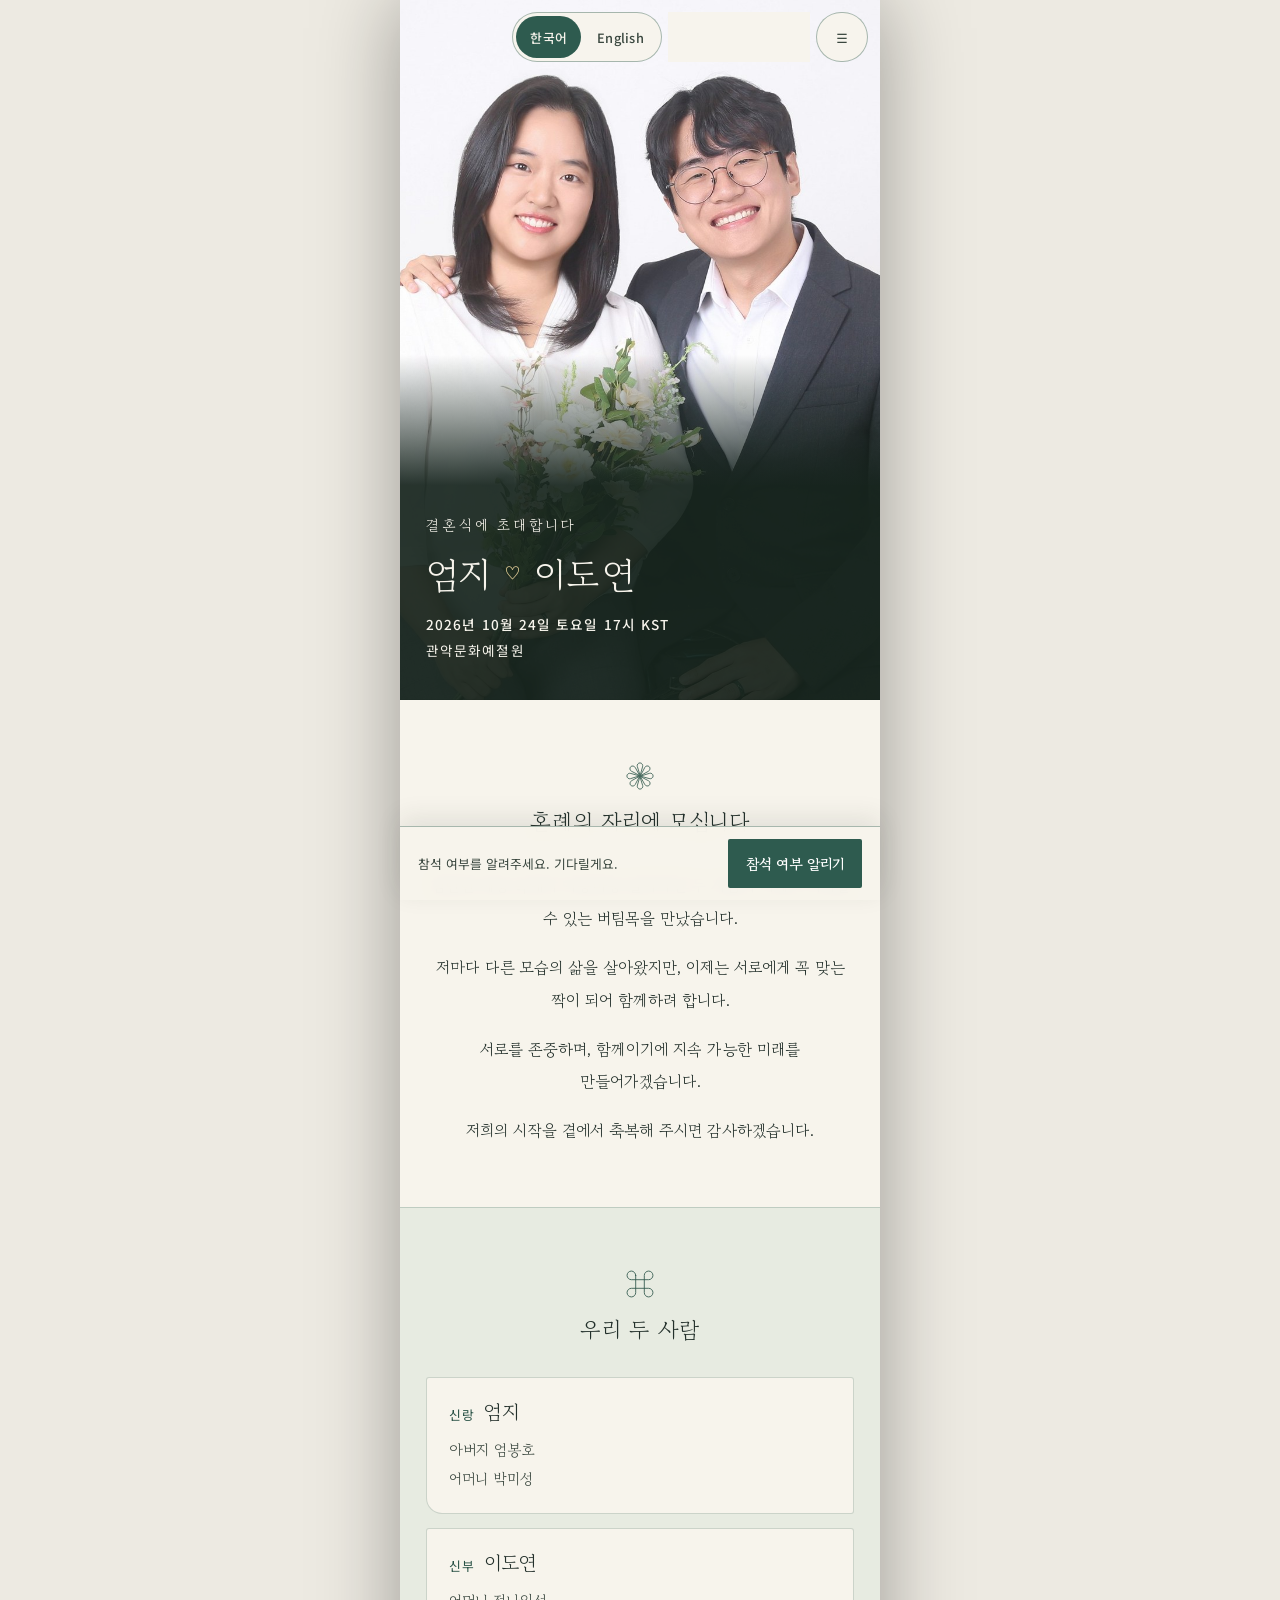
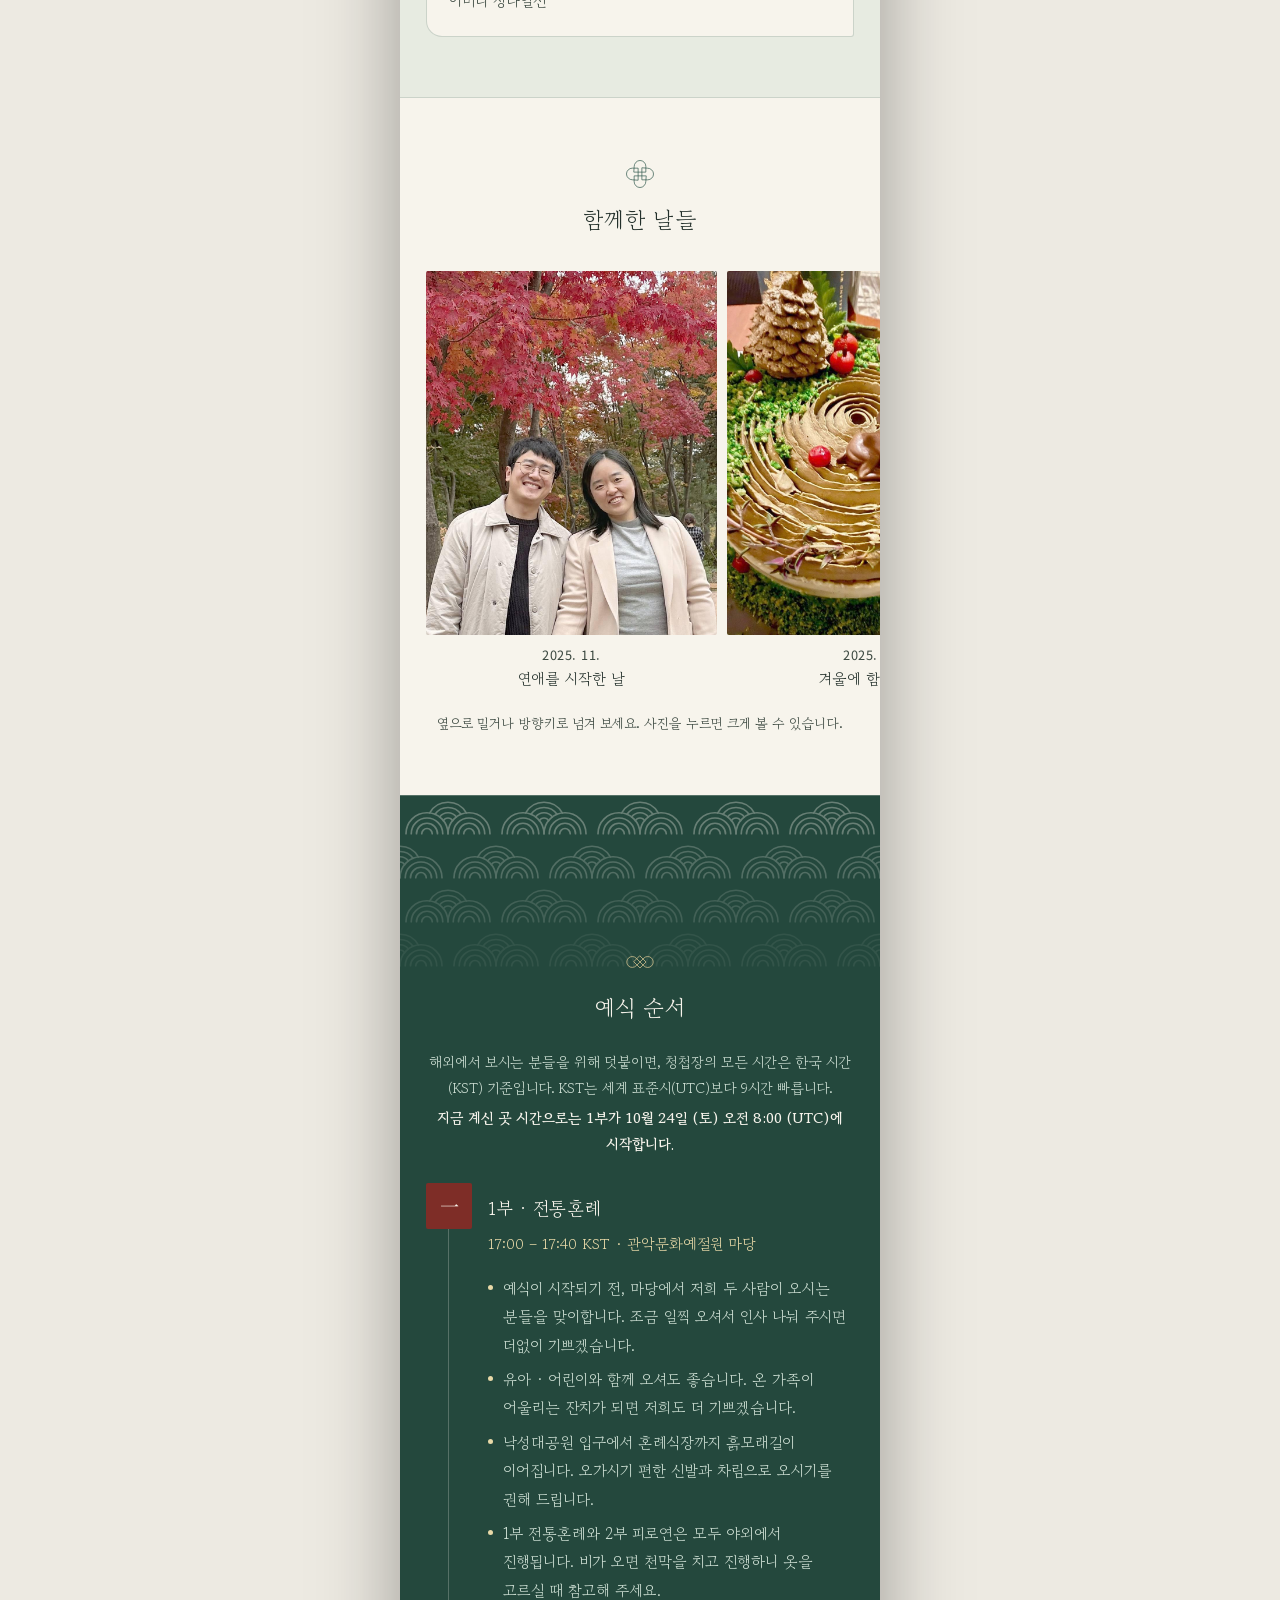
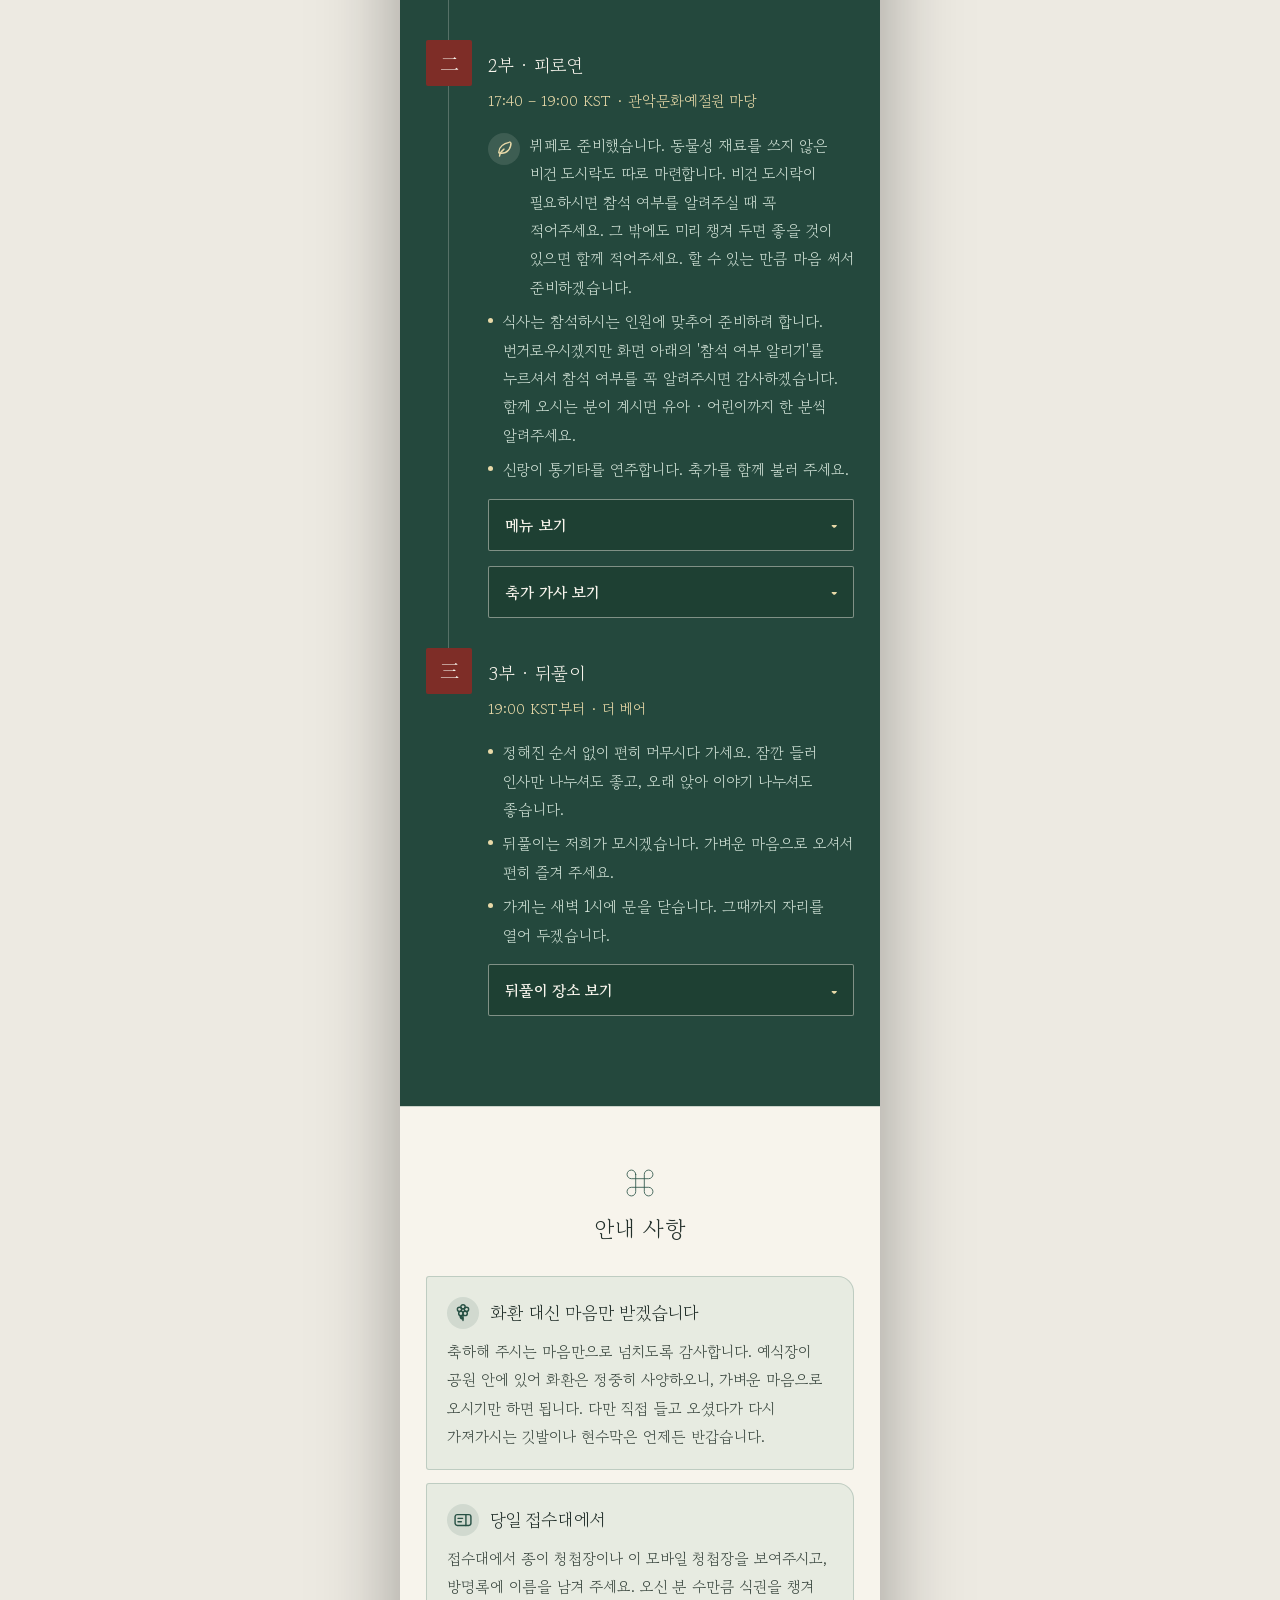
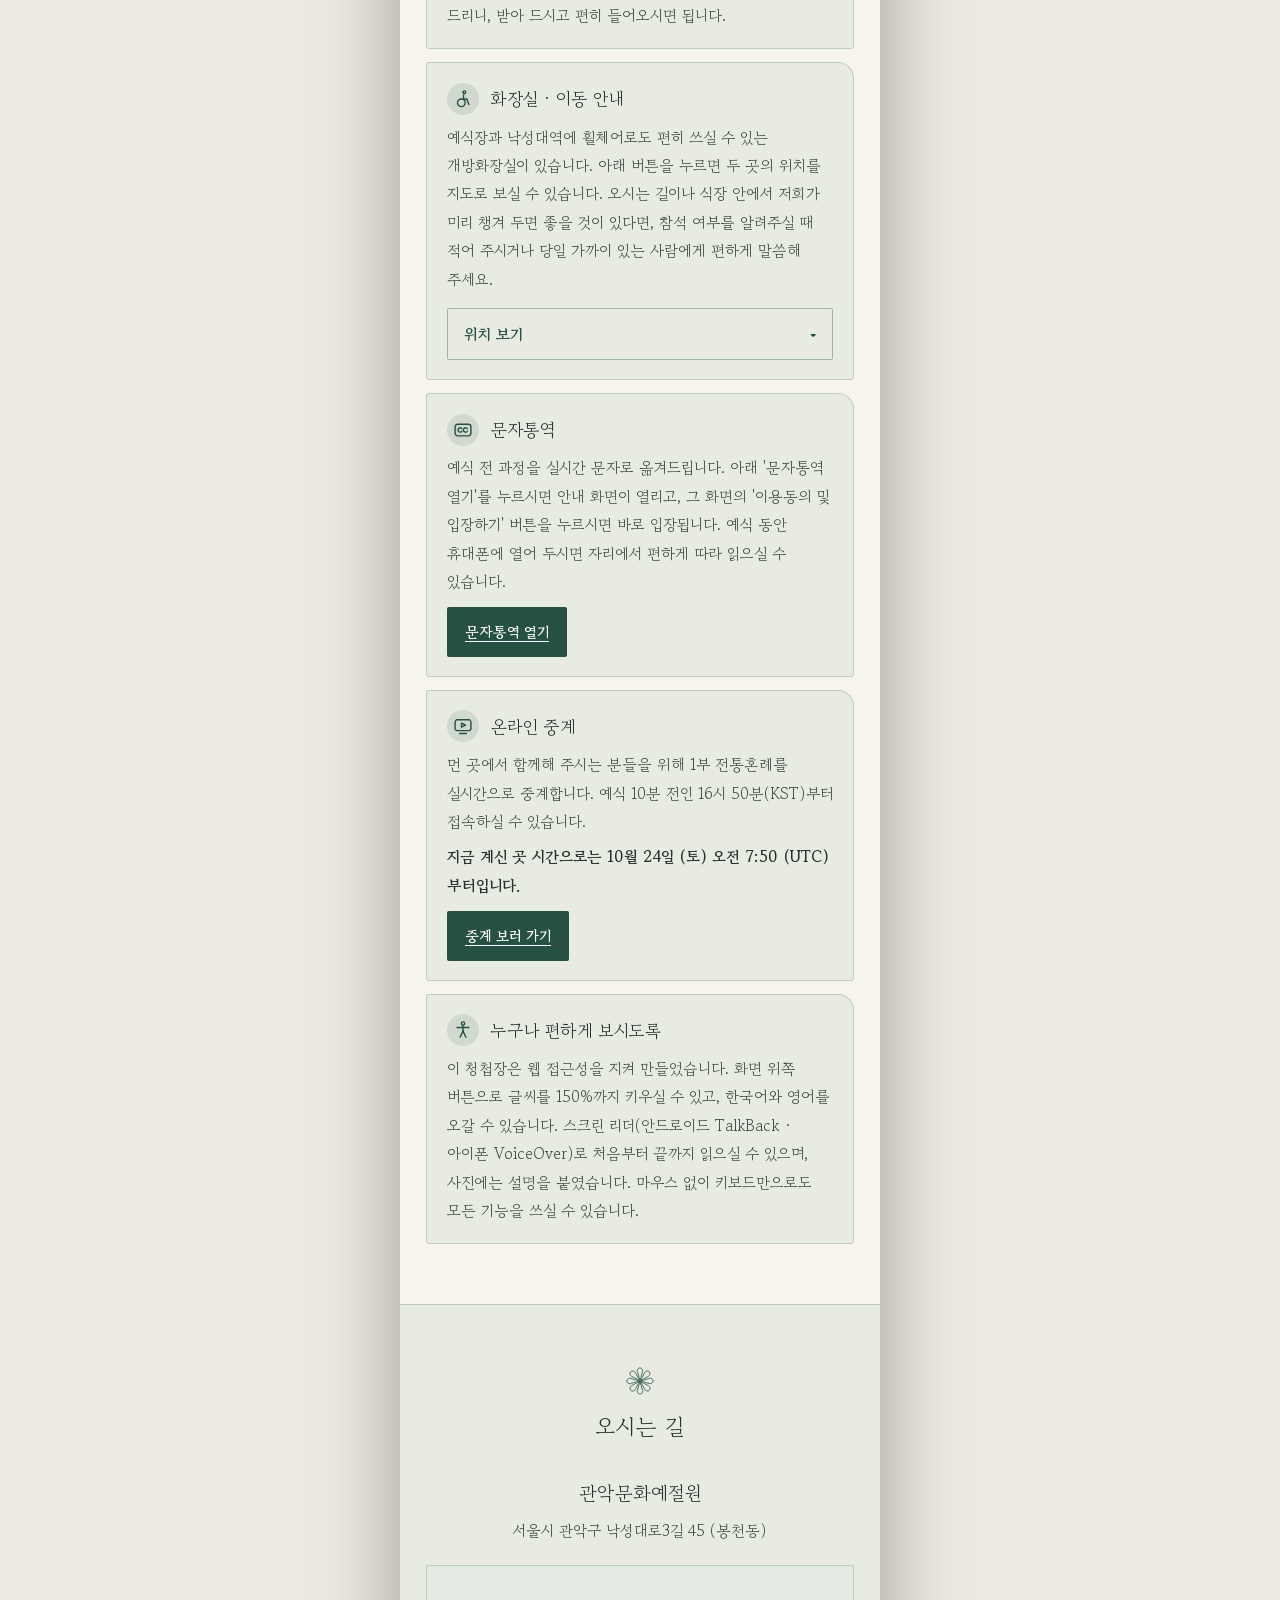
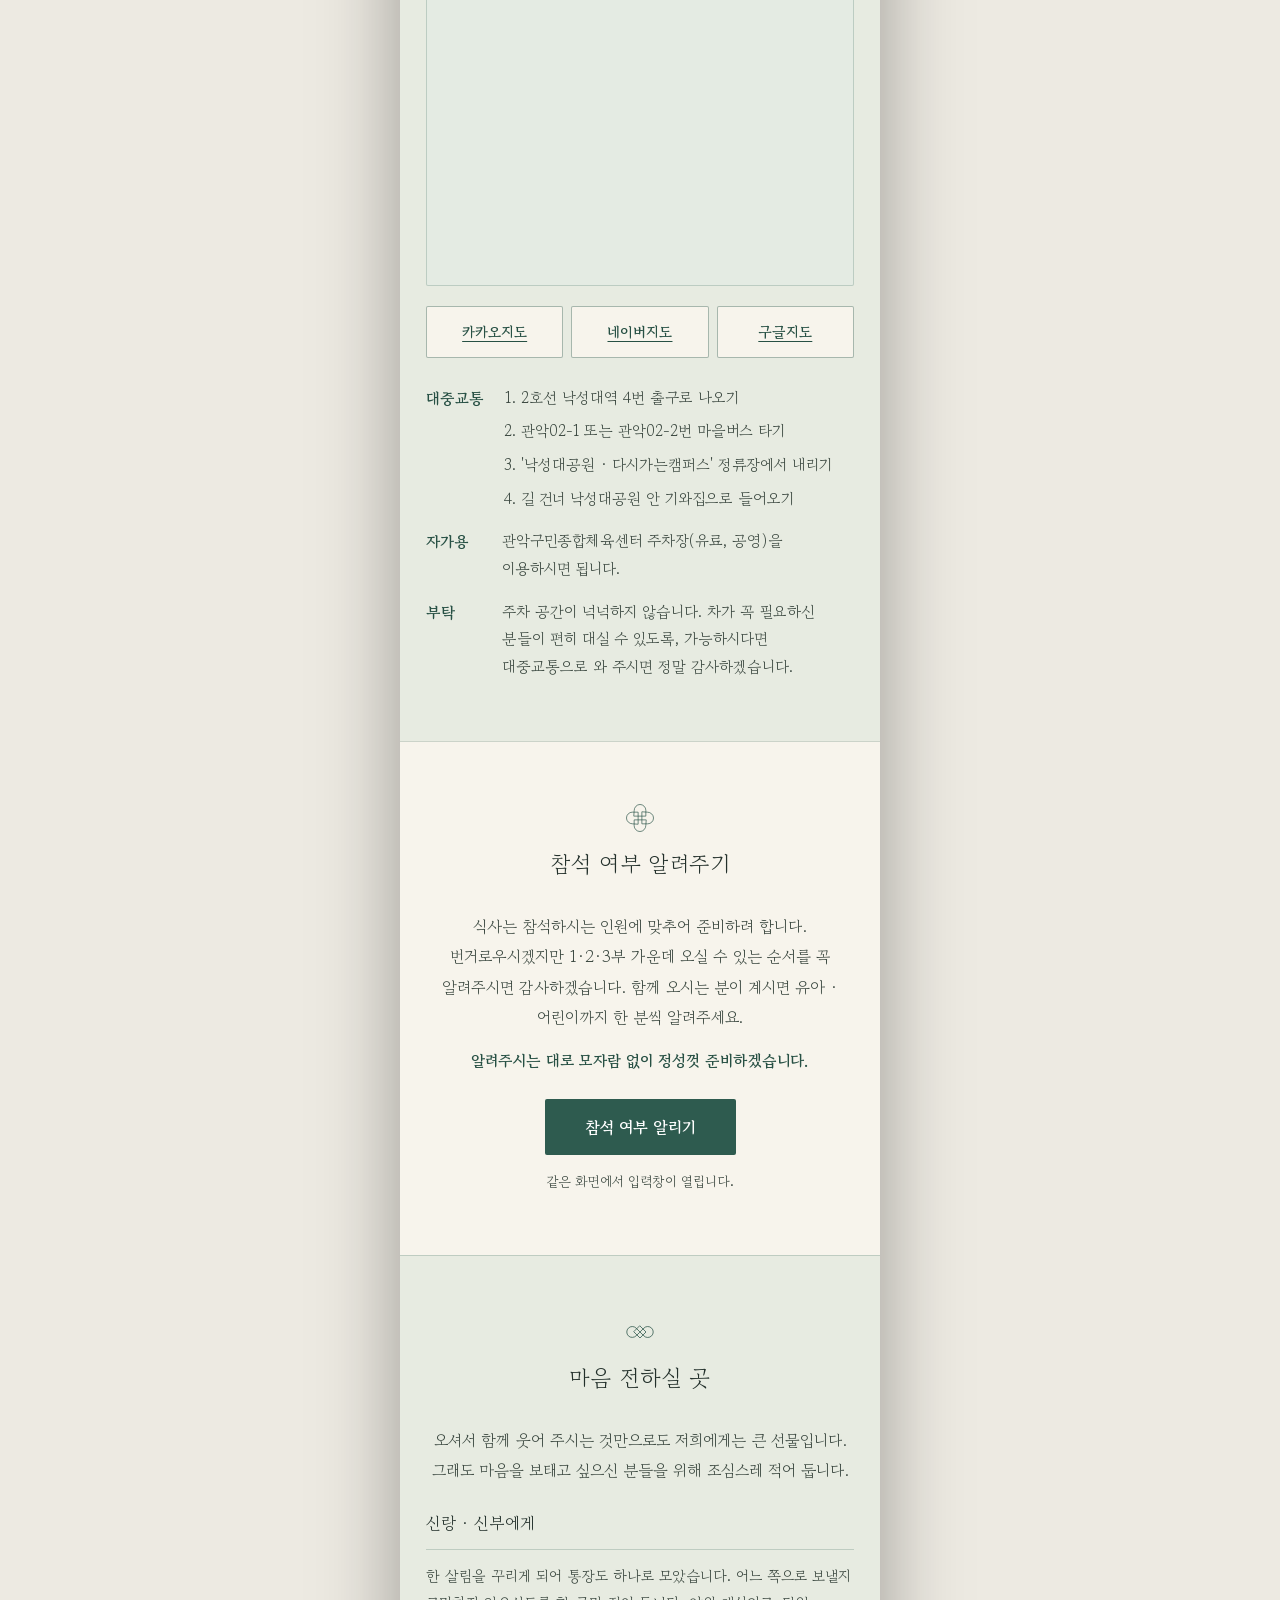
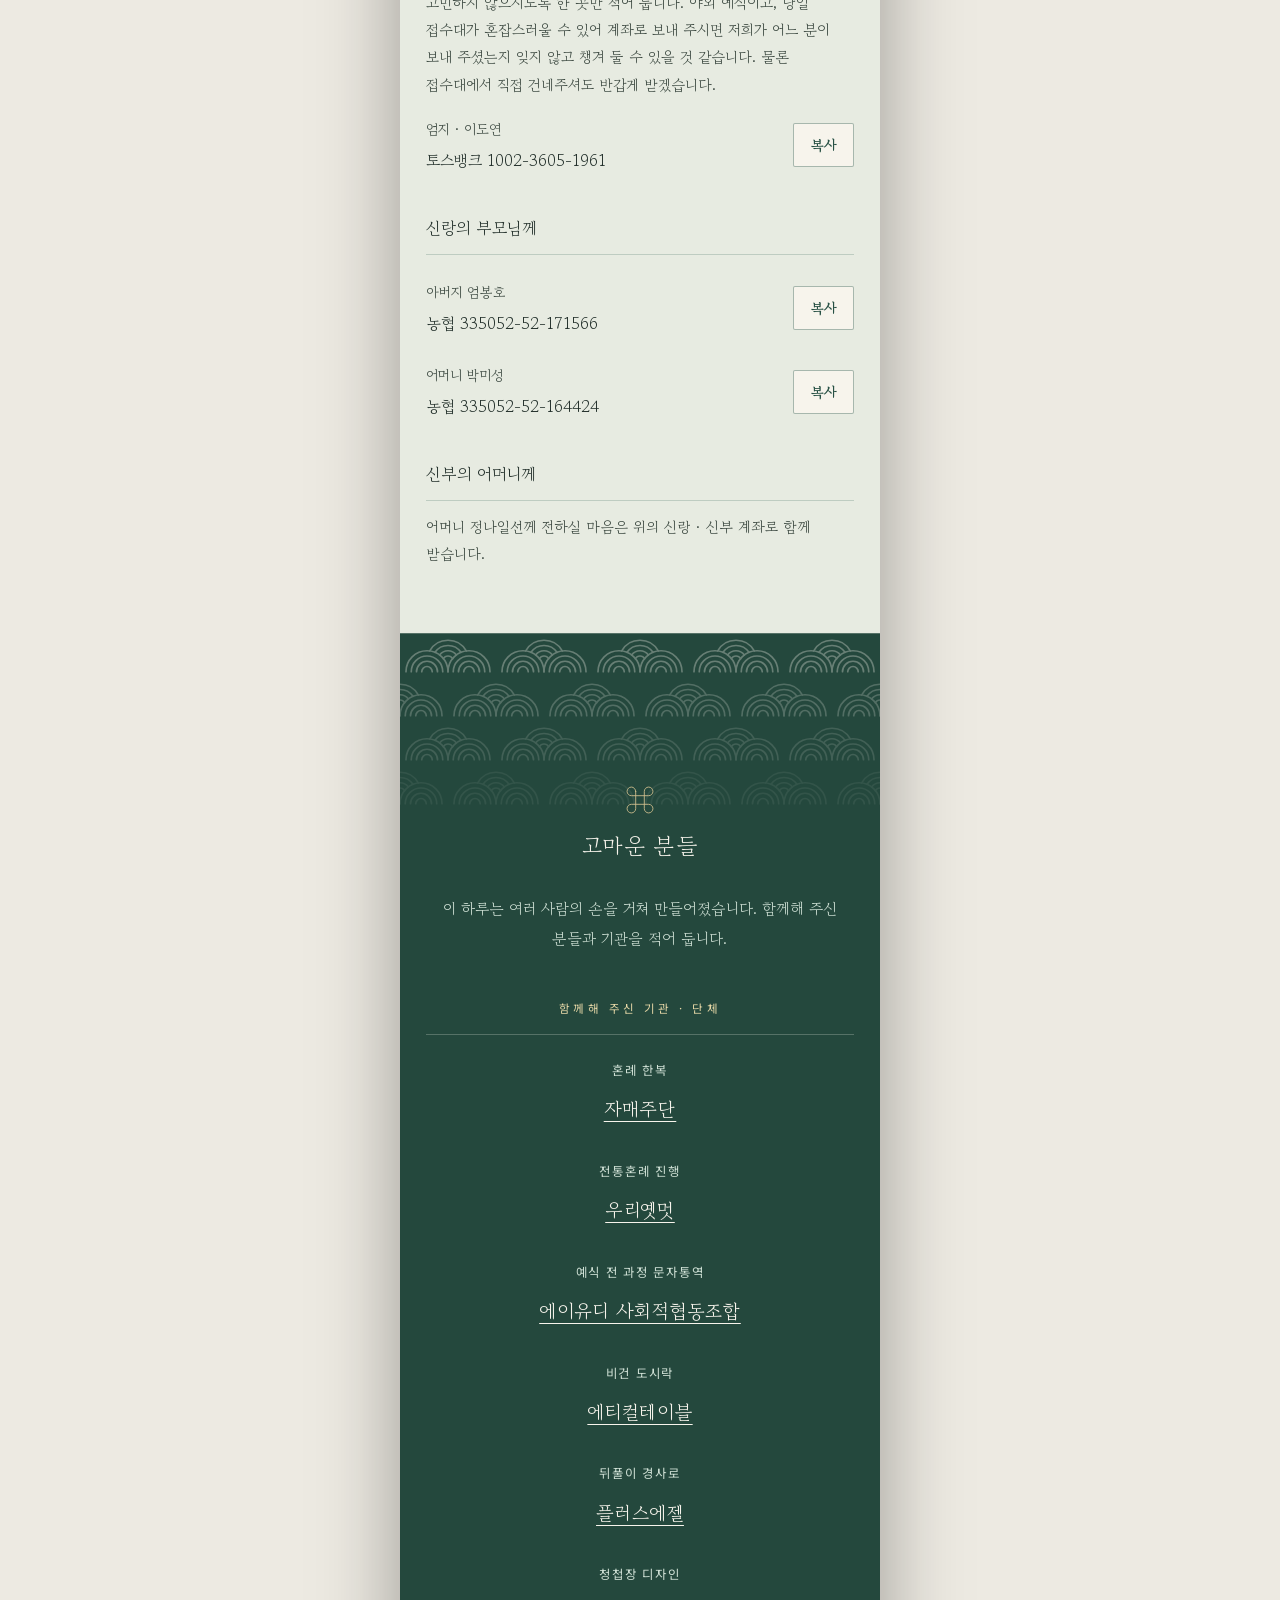
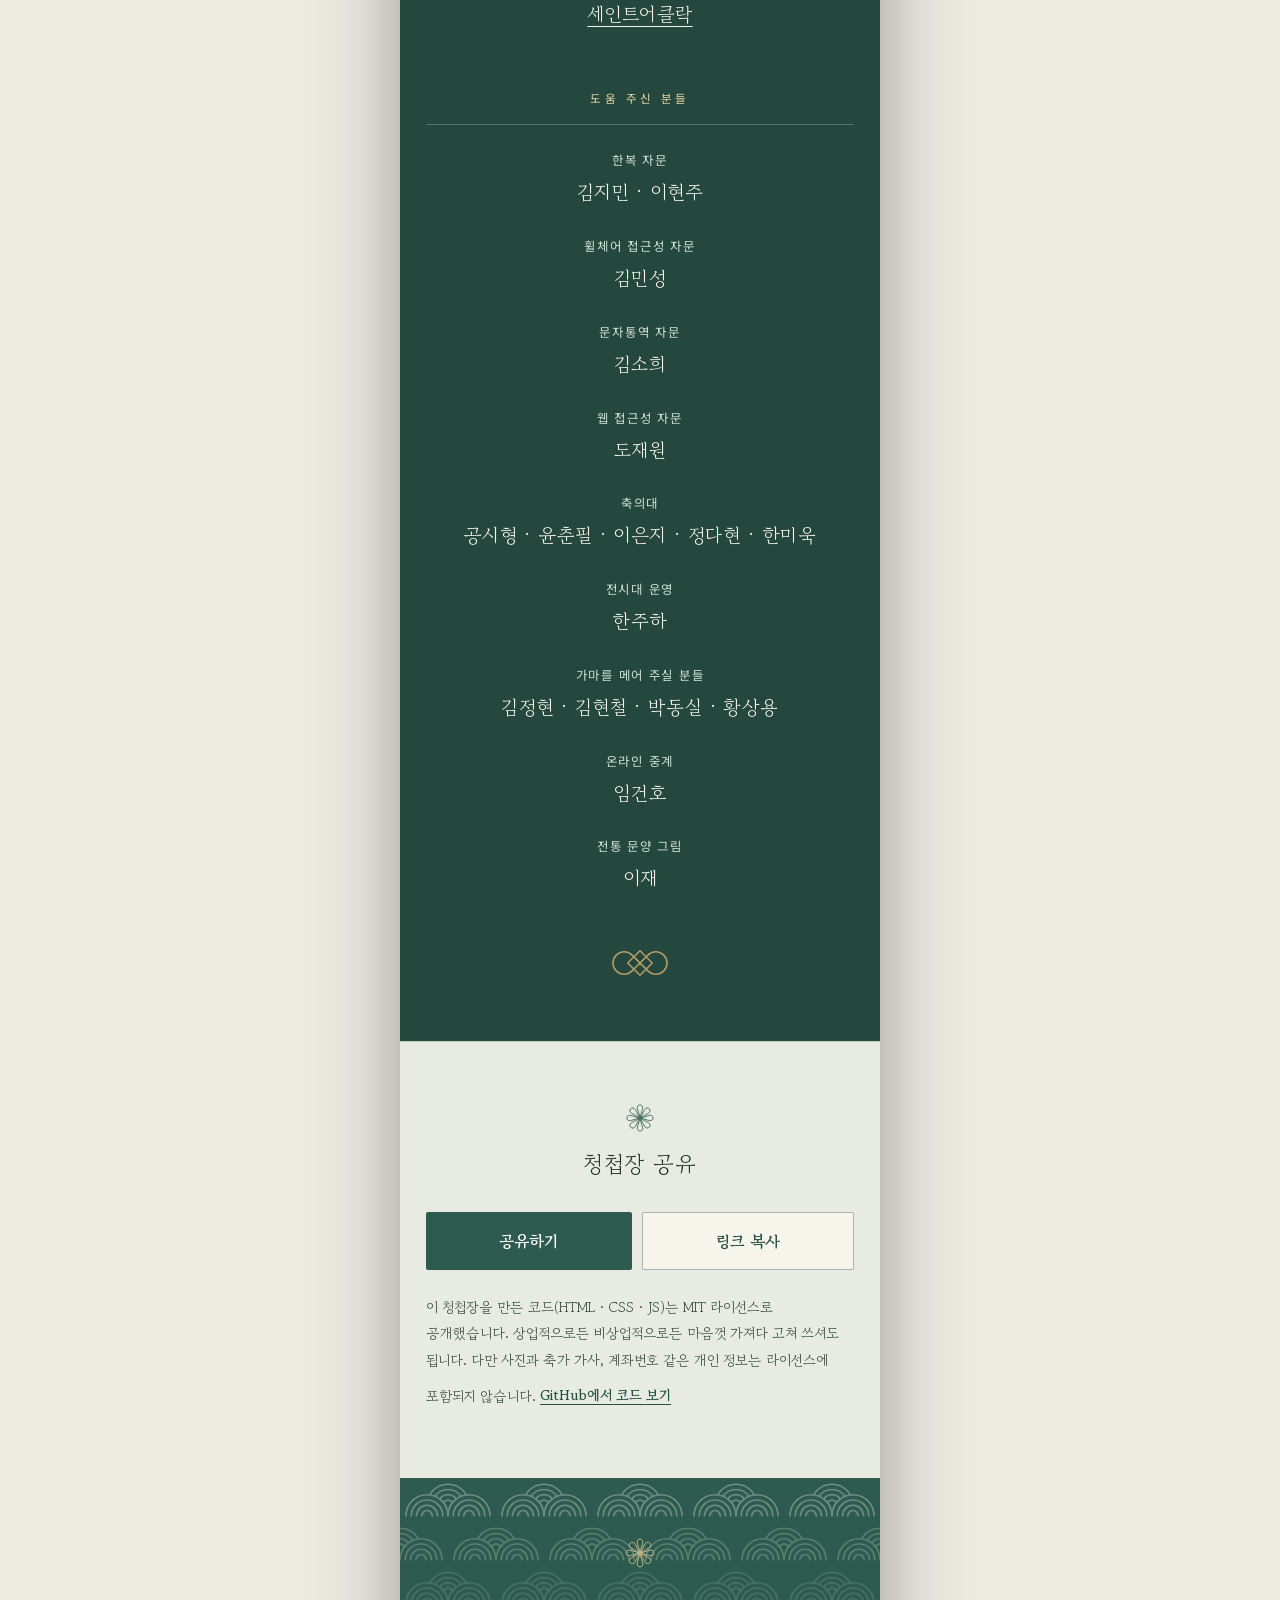
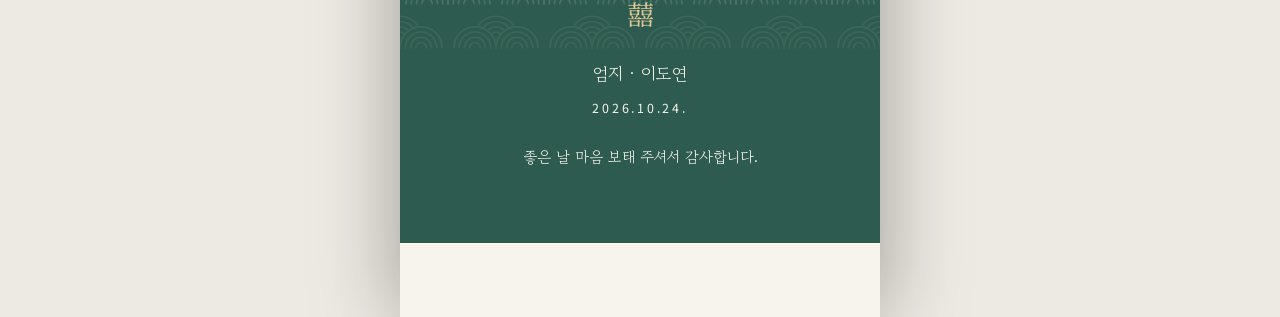
==== commit 8f8d8469: "도움 주신 분들에서 뒤풀이 맞아 주실 분 줄 빼기 Co-Authored-By: Claude Opus 5.5 <noreply@anthropic.com> Claude-Session: " ====
--- a/index.html
+++ b/index.html
@@ -1227,8 +1227,6 @@
           role: { ko:"가마를 메어 주실 분들", en:"Palanquin bearers" }, url:"" },
         { name: { ko:"임건호", en:"Lim Geonho" },
           role: { ko:"온라인 중계", en:"Live stream" }, url:"" },
-        { name: { ko:"문주현", en:"Moon Juhyeon" },
-          role: { ko:"뒤풀이 맞아 주실 분", en:"Welcoming guests at the after-party" }, url:"" },
         { name: { ko:"이재", en:"Yijae" },
           role: { ko:"전통 문양 그림", en:"Drawing the traditional patterns" },
           url:  "" }
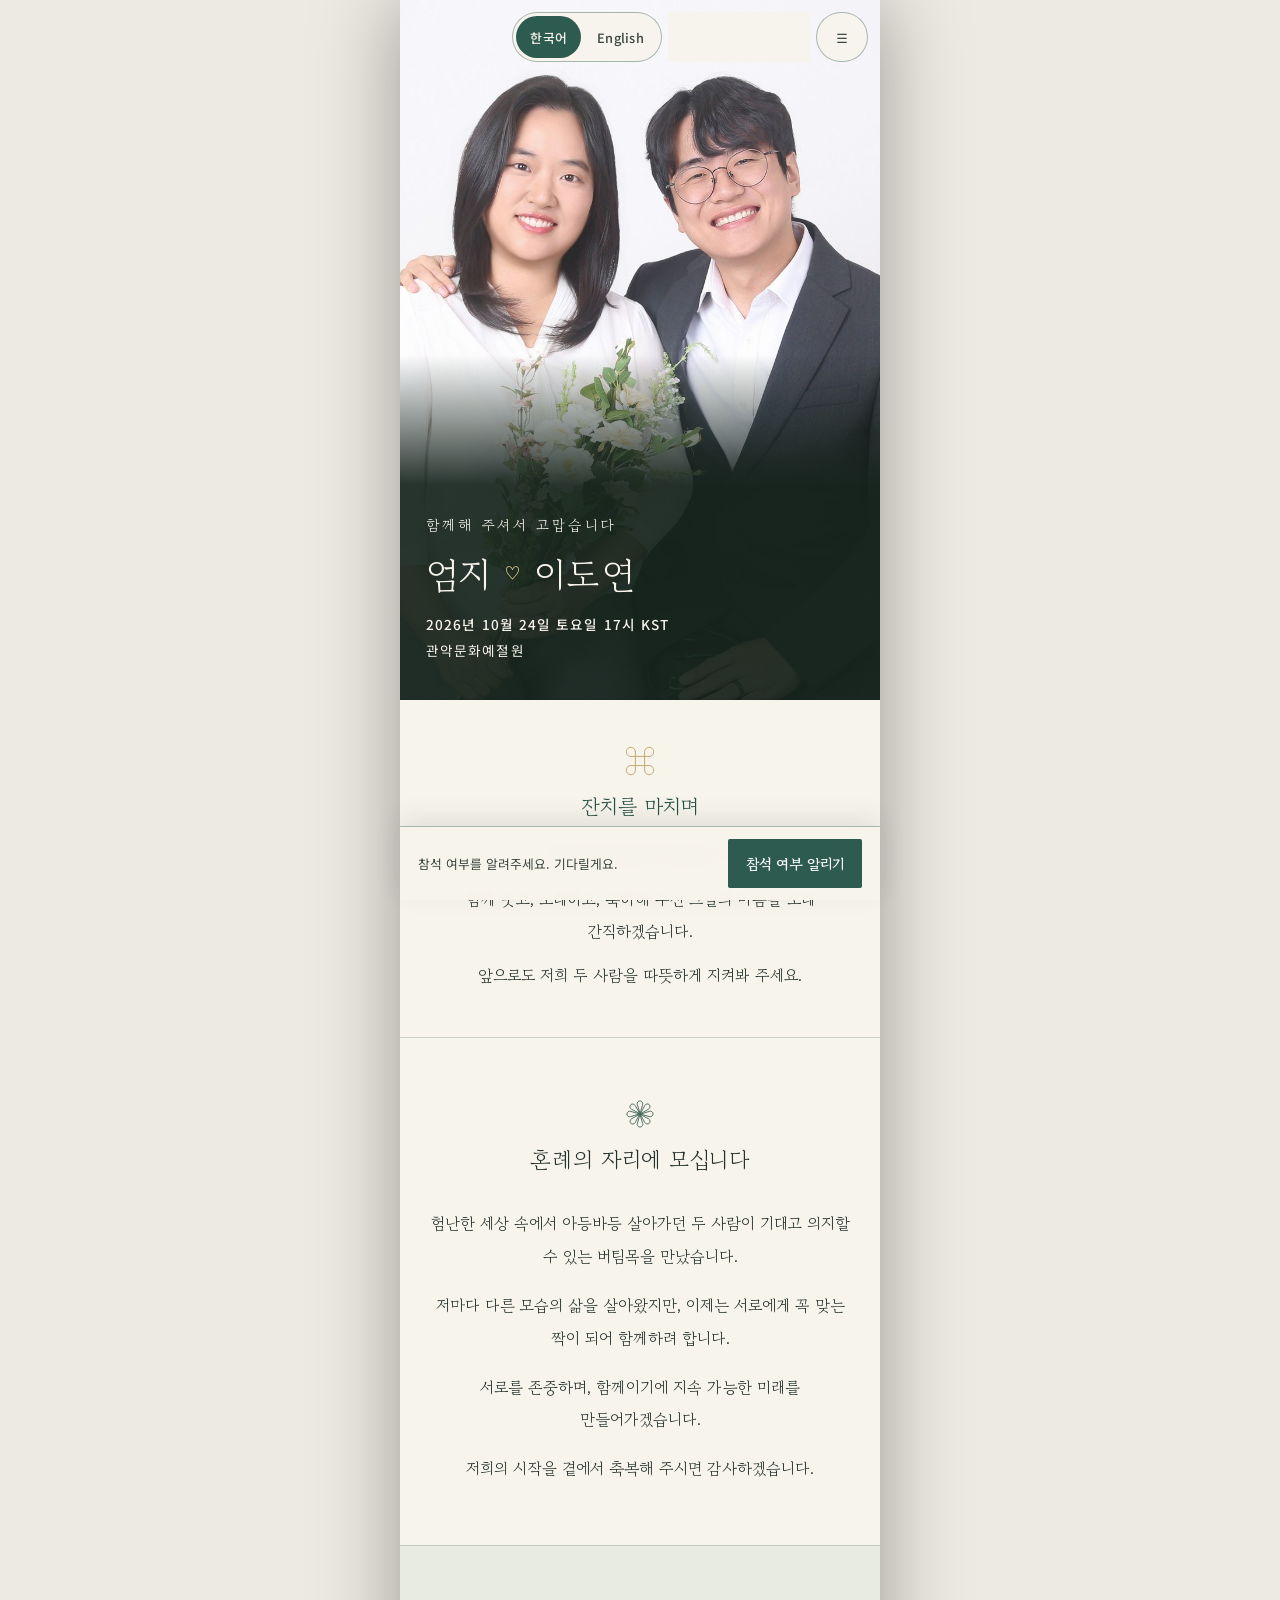
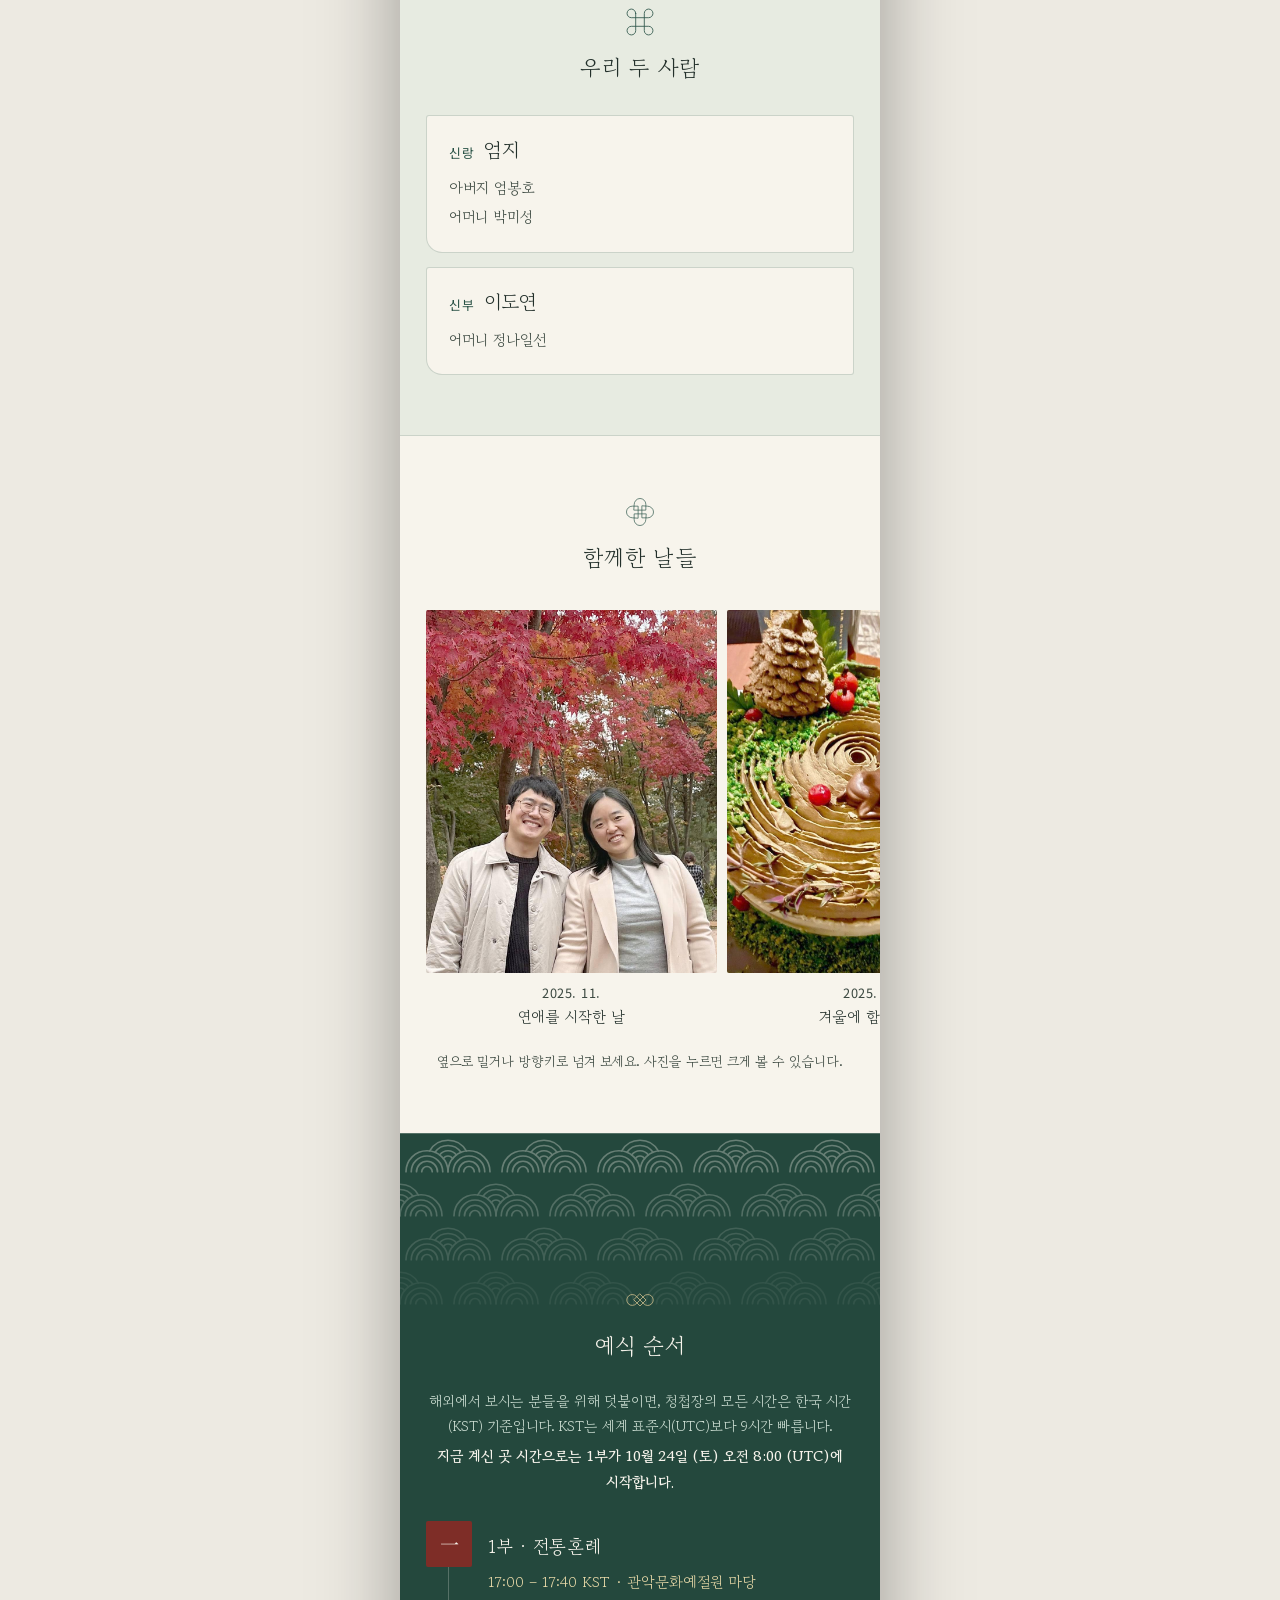
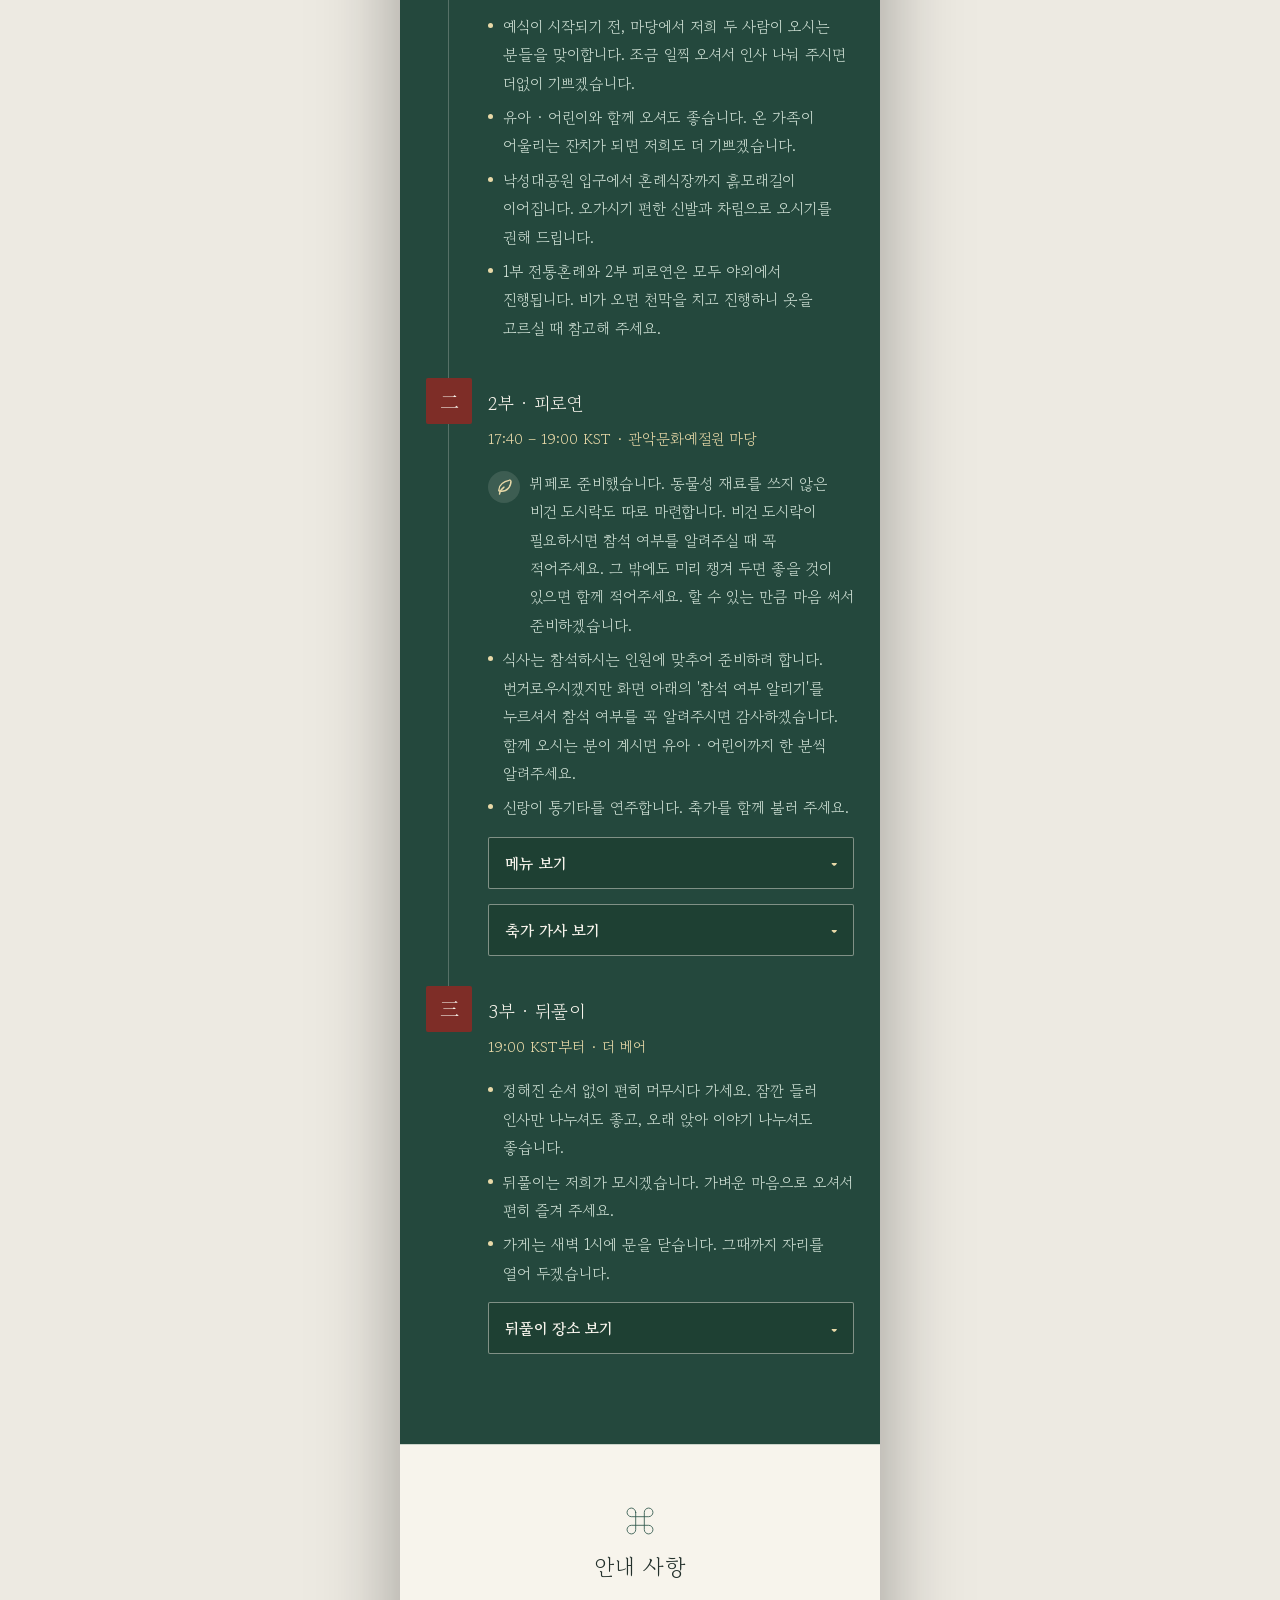
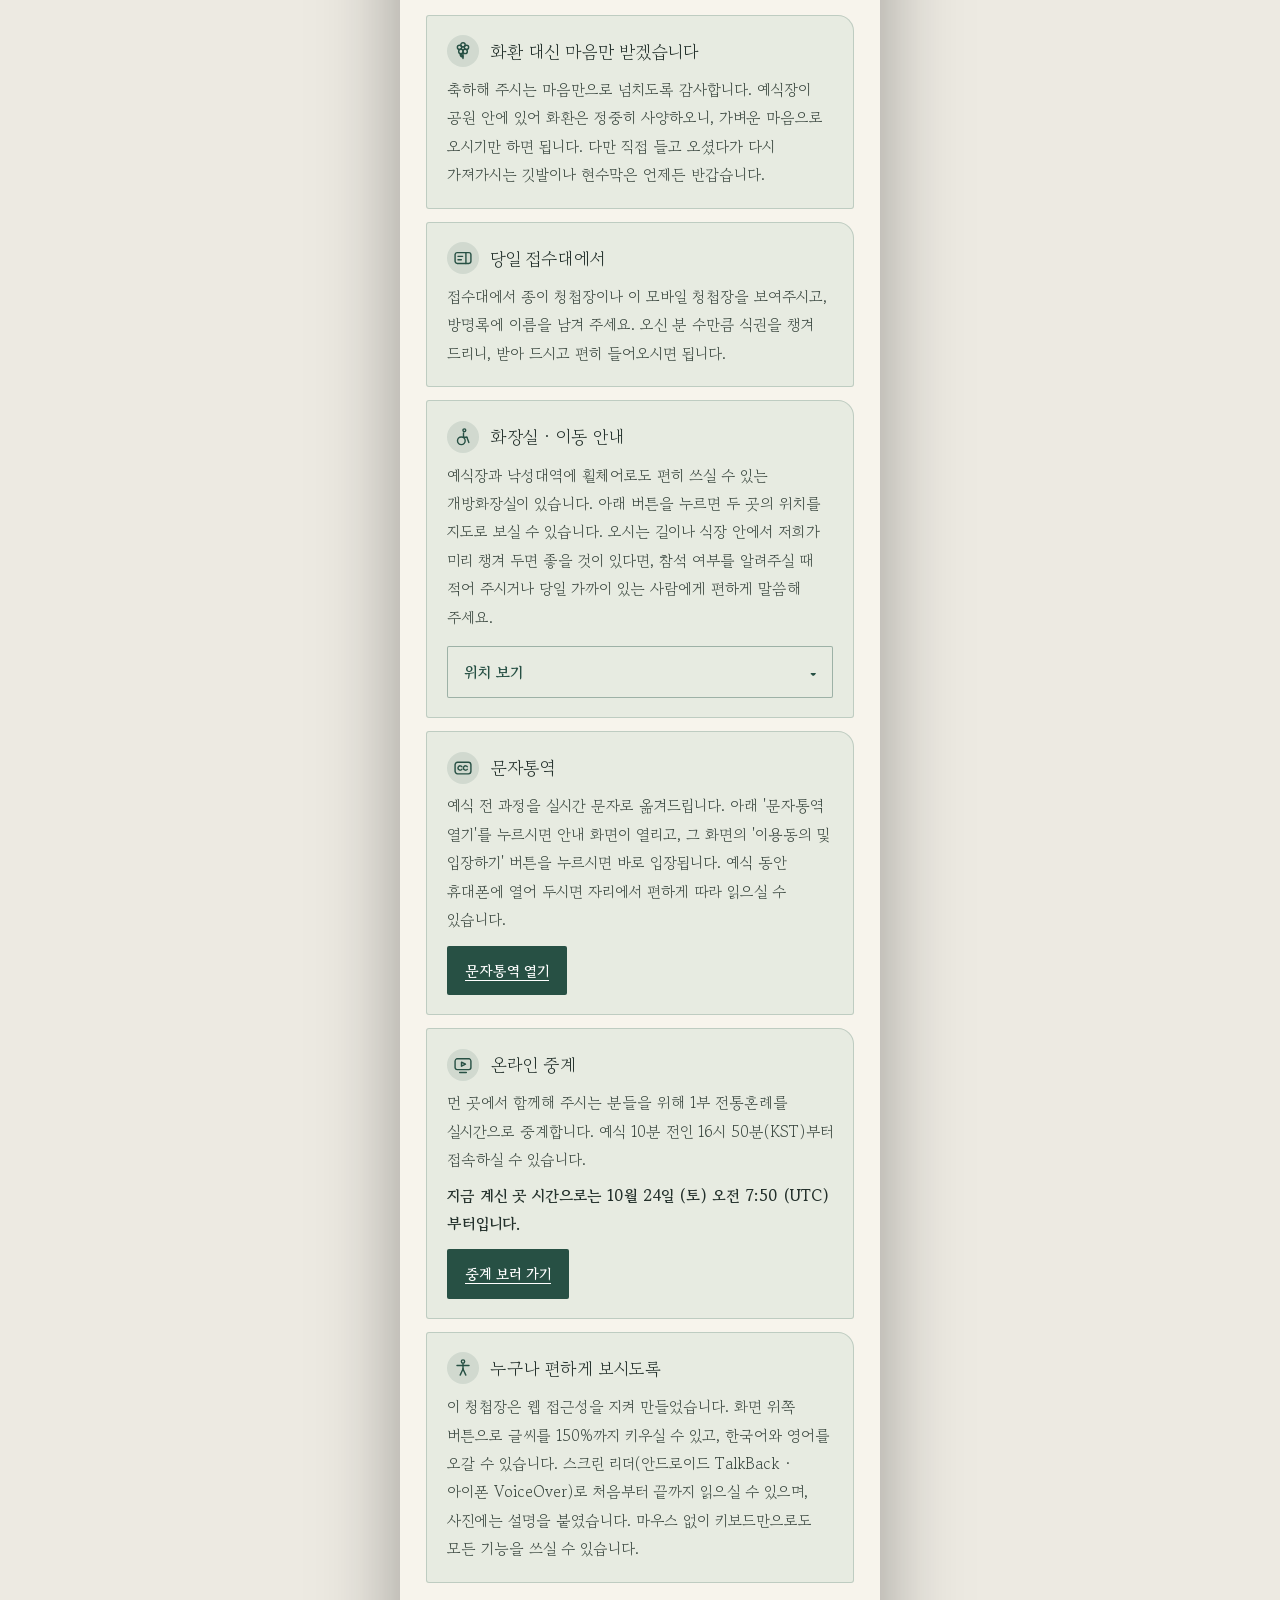
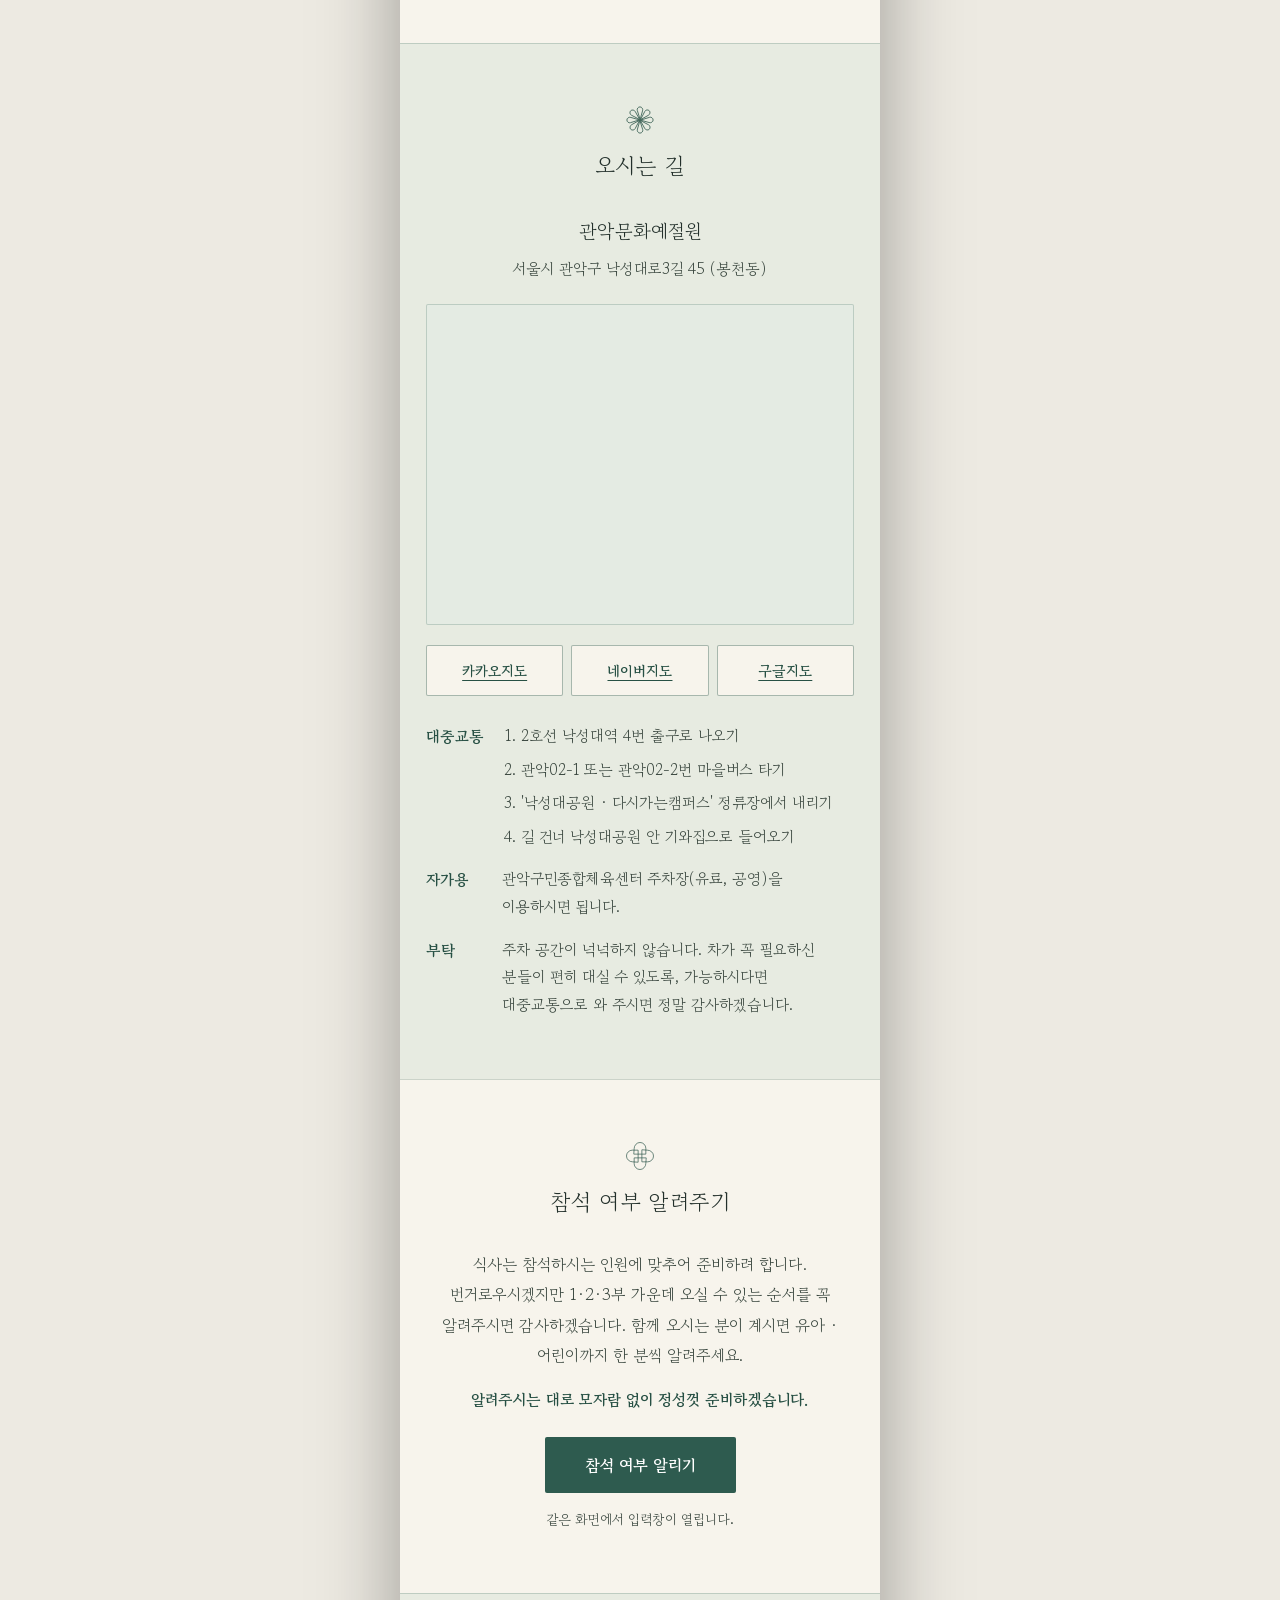
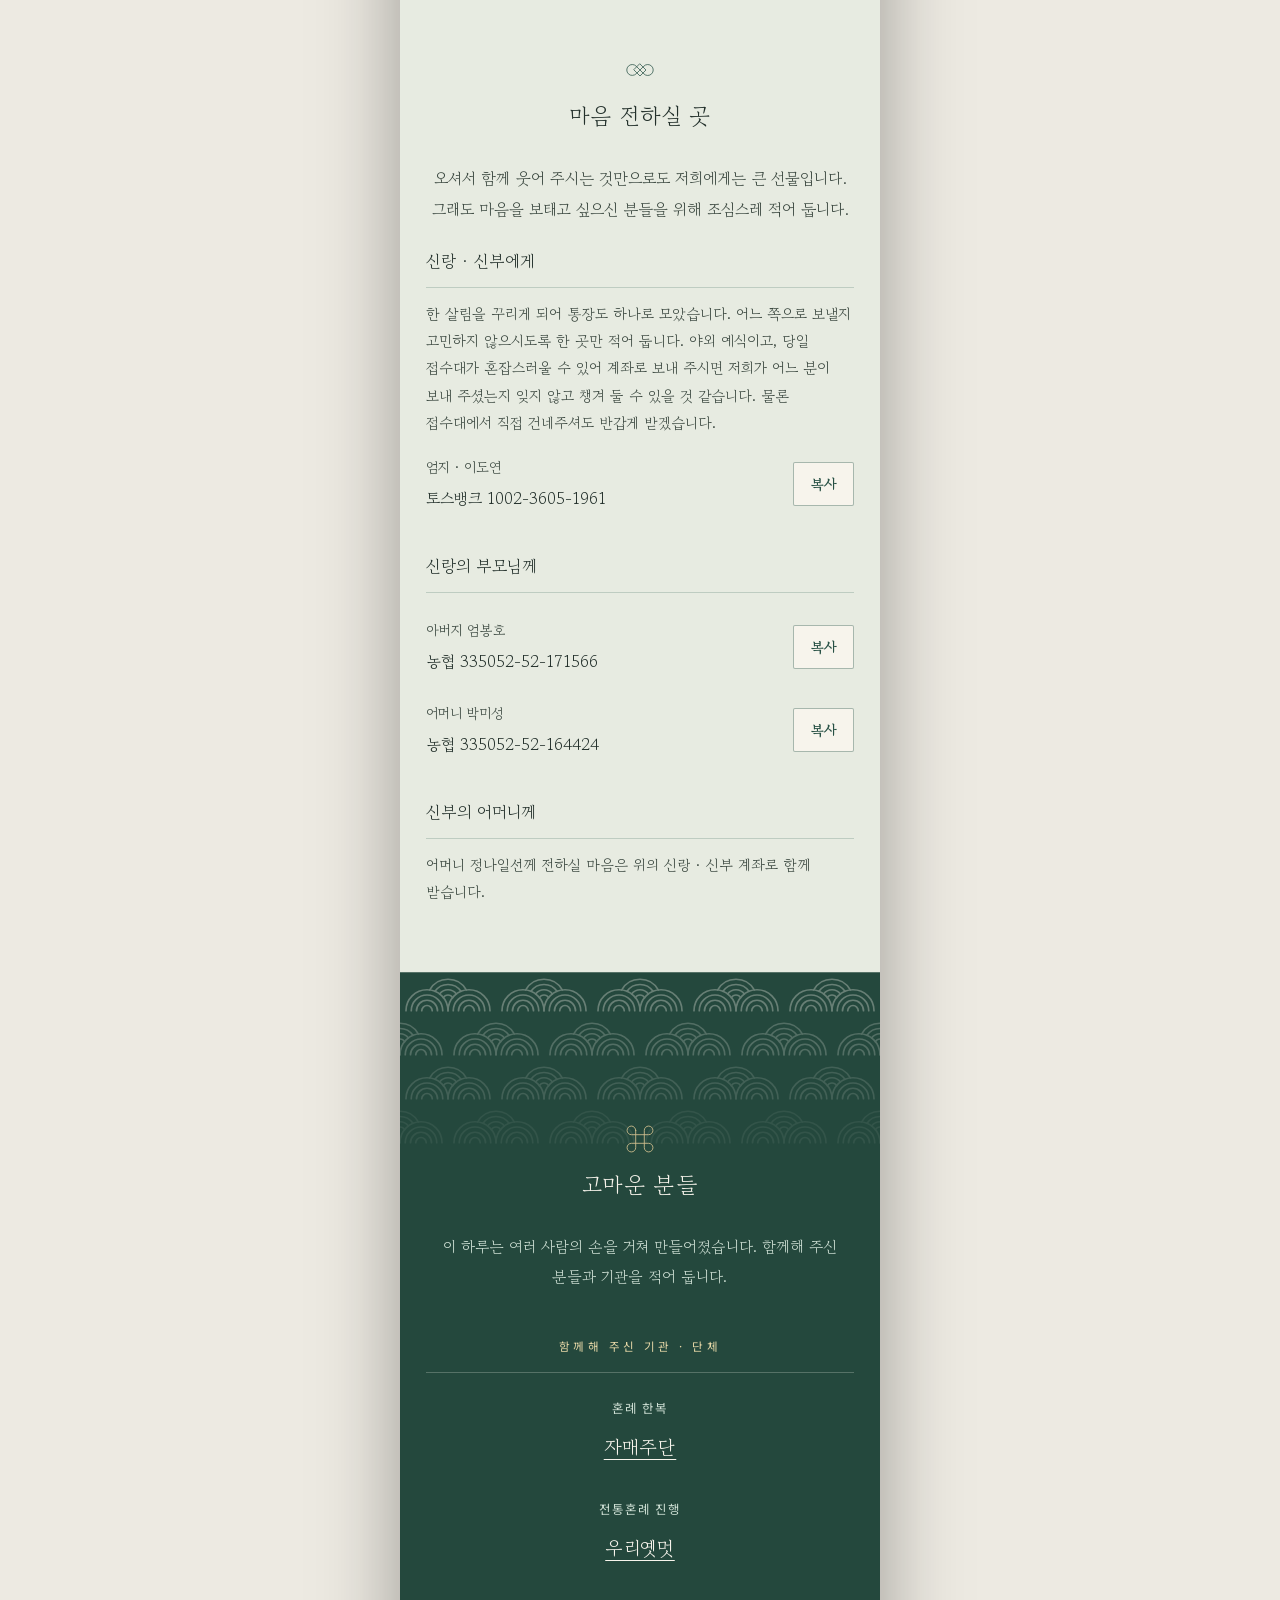
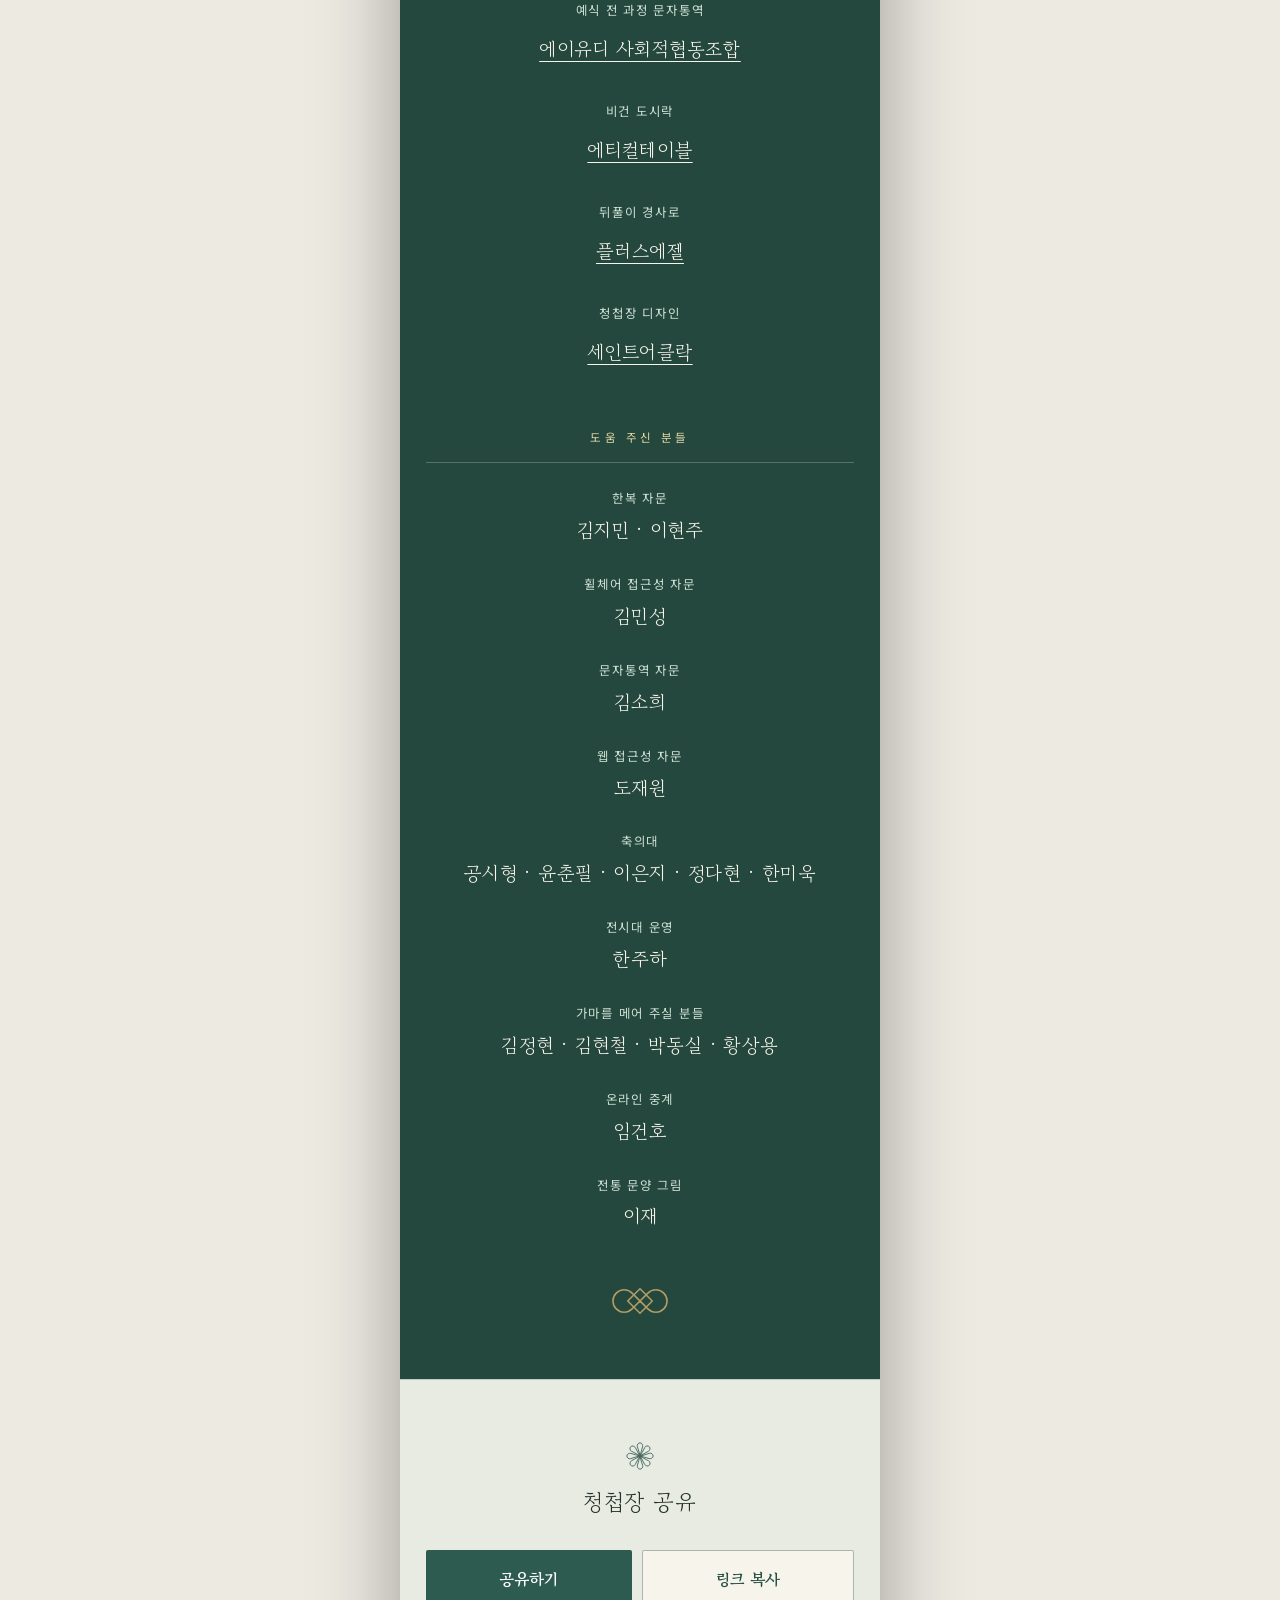
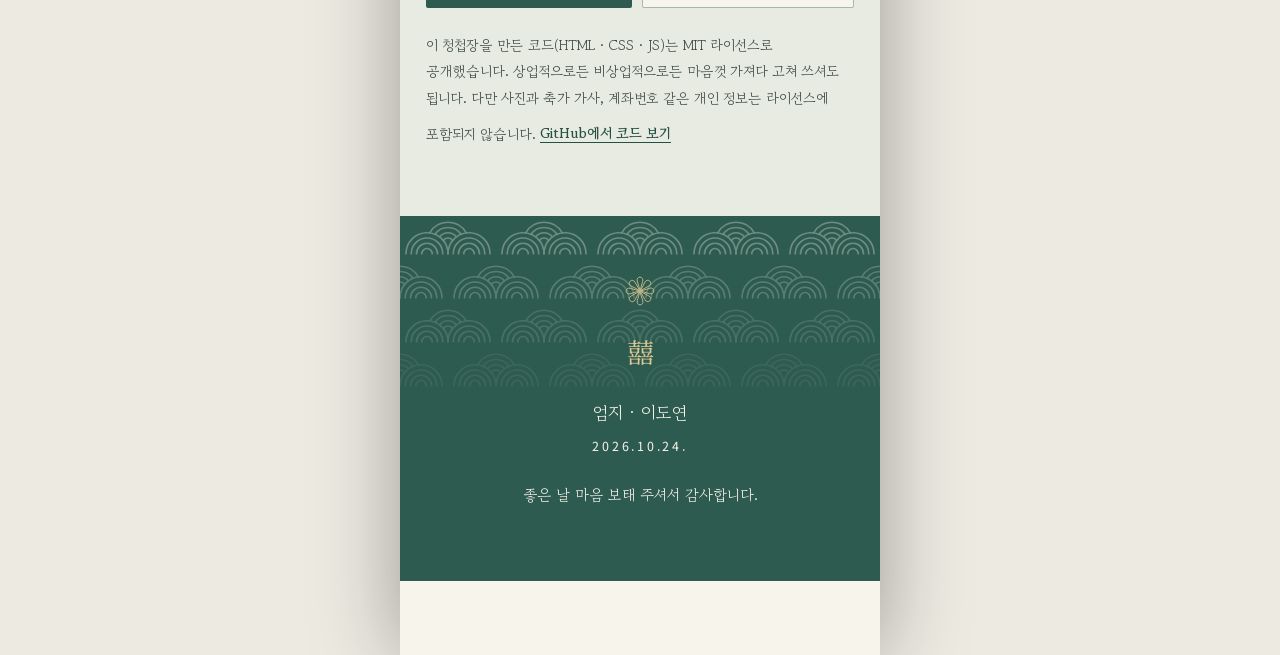
==== commit 929df23f: "예식 뒤 감사 인사 추가 (미리보기, main 반영 전) Co-Authored-By: Claude Opus 5.5 <noreply@anthropic.com> Claude-Sessi" ====
--- a/index.html
+++ b/index.html
@@ -278,6 +278,14 @@
   font-size:.8rem; line-height:1.6; color:var(--pine);
 }
 /* ── 인사말 ── */
+.after-note{
+  text-align:center; padding:44px var(--gutter) 46px;
+  background:var(--paper); border-bottom:1px solid var(--line);
+}
+.after-note .orn{ display:block; width:34px; height:34px; margin:0 auto 14px; color:var(--gold) }
+.after-note h2{ margin:0 0 18px; font-family:var(--serif); font-weight:400; font-size:1.3rem; line-height:1.4; color:var(--jade) }
+.after-note p{ margin:0 0 12px; font-size:1rem; line-height:2; word-break:keep-all }
+.after-note p:last-child{ margin-bottom:0 }
 .greeting{ text-align:center }
 .greeting p{ margin:0 0 16px; font-size:1rem; line-height:2.05 }
 .greeting p:last-child{ margin-bottom:0 }
@@ -701,6 +709,13 @@
       <p class="hero-when" id="coverWhen"></p>
     </div>
   </header>
+
+  <!-- 예식 뒤 감사 인사 — 글은 CONFIG.afterNote. 비우면 숨습니다. -->
+  <div class="after-note" id="afterNote" aria-labelledby="h-after">
+    <svg class="orn" aria-hidden="true"><use href="#orn-11"></use></svg>
+    <h2 id="h-after" data-k="afterTitle"></h2>
+    <div id="afterBody"></div>
+  </div>
 
   <section id="s-greeting" tabindex="-1" class="sec greeting" aria-labelledby="h-greeting">
     <div class="sec-head"><svg class="orn" aria-hidden="true"><use href="#orn-05"></use></svg><h2 id="h-greeting" data-k="greetingTitle"></h2></div>
@@ -940,6 +955,14 @@
       caption:{ ko:"커플 사진 촬영", en:"Couple photo shoot" },
       alt:{ ko:"이도연이 엄지의 뺨에 입을 맞추고, 엄지는 눈을 감은 채 활짝 웃고 있습니다.",
             en:"Doyeon kisses Ji on the cheek and he breaks into a wide grin." } }
+  ],
+
+  /* ── 예식 뒤 감사 인사 — 표지 바로 아래에 나옵니다. [] 로 두면 숨습니다. */
+  afterNote: [
+    { ko:"덕분에 잔치를 잘 치렀습니다.", en:"Thanks to you, our celebration went beautifully." },
+    { ko:"함께 웃고, 노래하고, 축하해 주신 그날의 마음을 오래 간직하겠습니다.",
+      en:"We will long treasure the laughter, the songs and the good wishes you shared with us that day." },
+    { ko:"앞으로도 저희 두 사람을 따뜻하게 지켜봐 주세요.", en:"Please keep watching over the two of us with the same warmth." }
   ],
 
   /* ── 4. 인사말 ──────────────────────────────── */
@@ -1236,7 +1259,8 @@
 
   /* ── 12. 화면 문구 (보통 그대로 두셔도 됩니다) ── */
   labels: {
-    heroLabel:    {ko:"결혼식에 초대합니다",en:"You are invited to our wedding"},
+    heroLabel:    {ko:"함께해 주셔서 고맙습니다",en:"Thank you for celebrating with us"},
+    afterTitle:   {ko:"잔치를 마치며",en:"After the celebration"},
     greetingTitle:{ko:"혼례의 자리에 모십니다",en:"You are invited to our wedding"},
     familyTitle:  {ko:"우리 두 사람",en:"The two of us"},
     galleryTitle: {ko:"함께한 날들",en:"Our days"},
@@ -1396,6 +1420,11 @@
   const local = localTime(CONFIG.startsAt);
   $("#tzNote").innerHTML = L("tzNote") + (local ? `<strong>${L("tzLocal").replace("{t}", local)}</strong>` : "");
 
+  /* 예식 뒤 감사 인사 */
+  const after = CONFIG.afterNote || [];
+  $("#afterNote").hidden = !after.length;
+  $("#afterBody").innerHTML = after.map(x => `<p>${t(x)}</p>`).join("");
+
   /* 인사말 */
   $("#greetingBody").innerHTML = CONFIG.greeting.map(p => `<p>${t(p)}</p>`).join("");
 
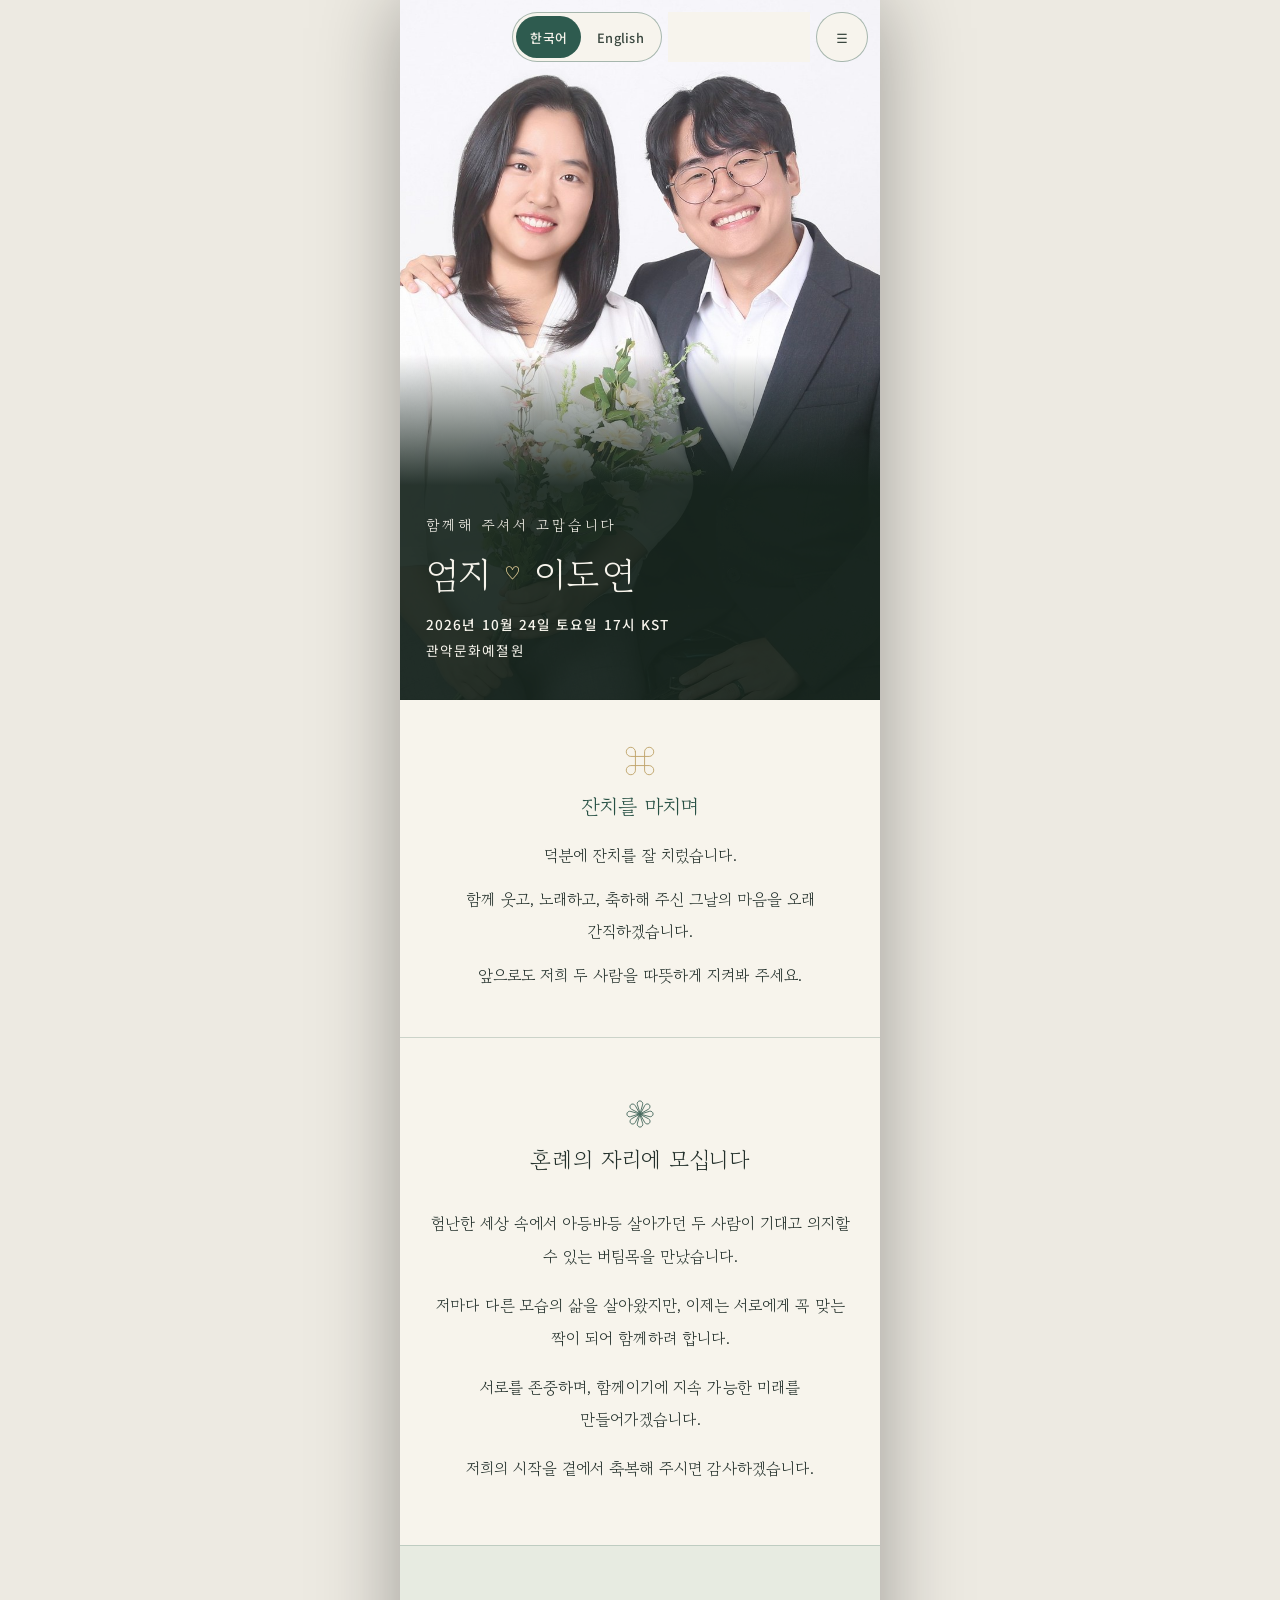
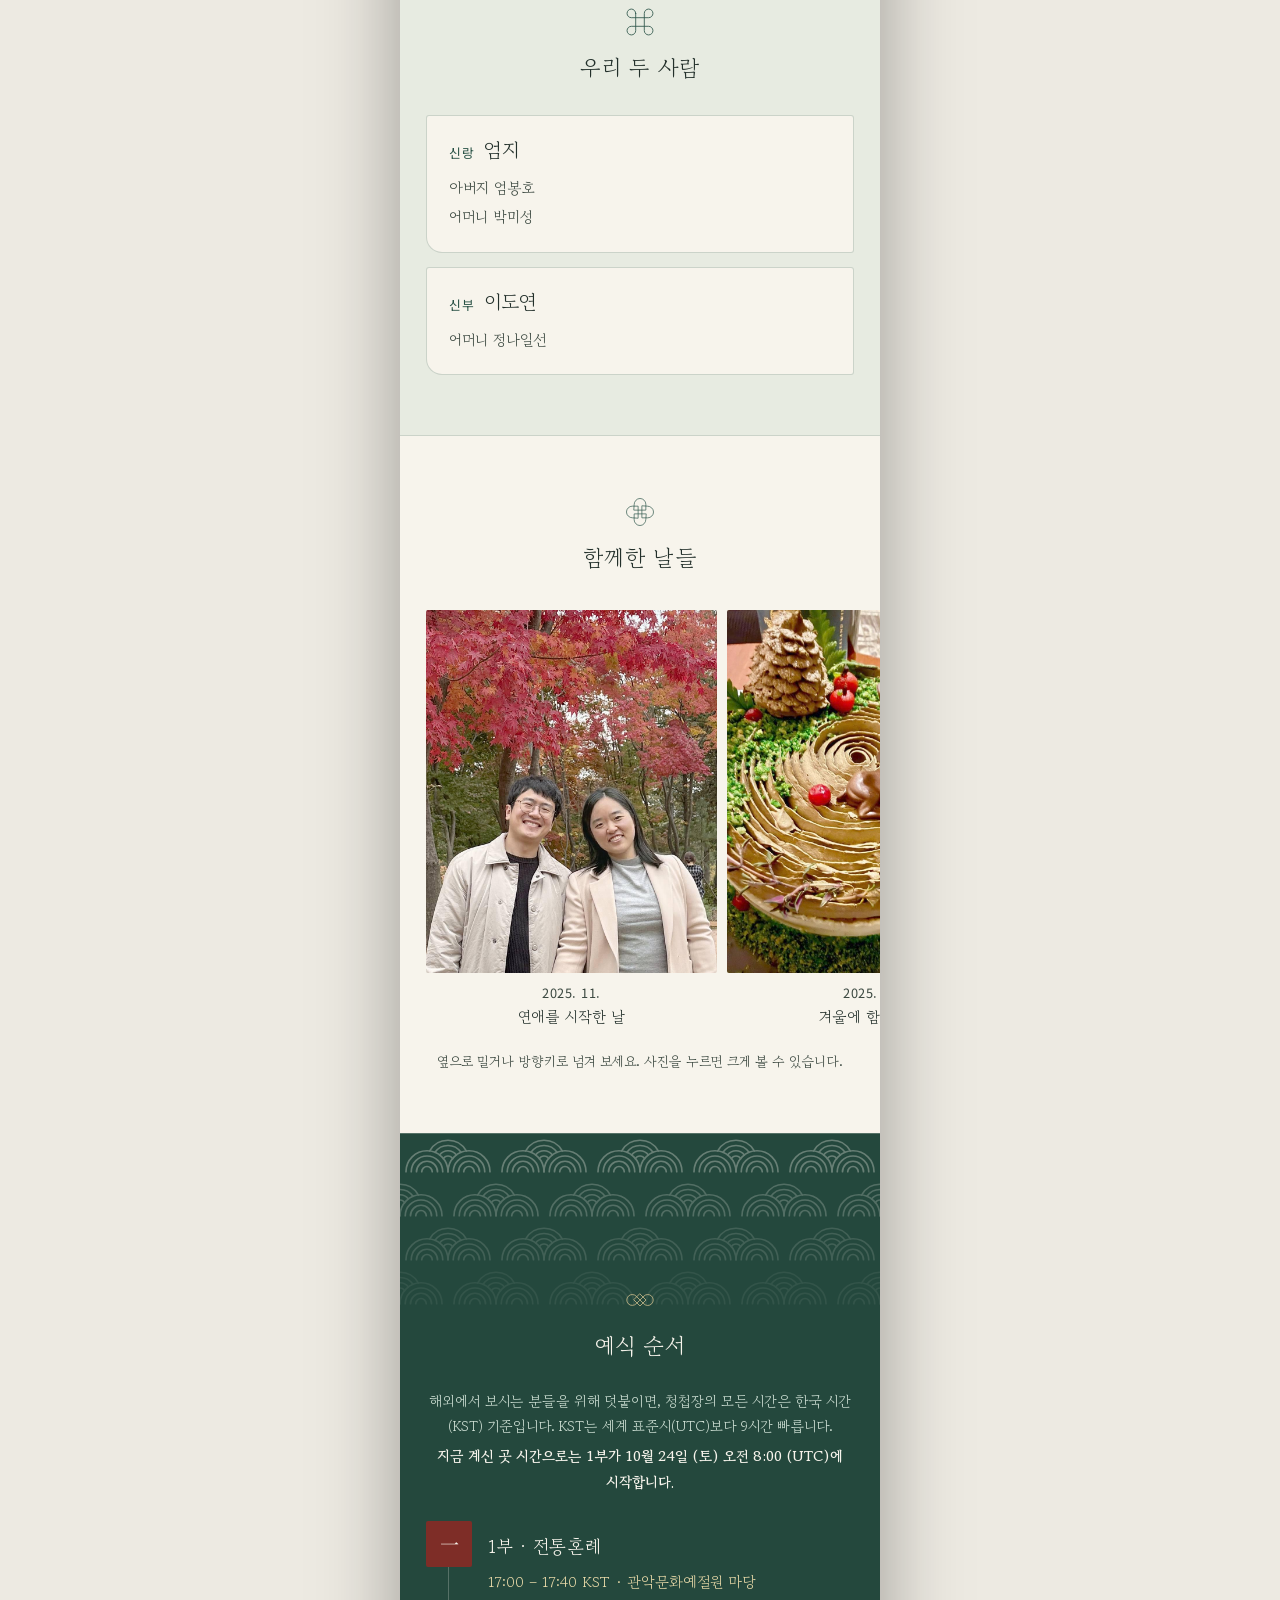
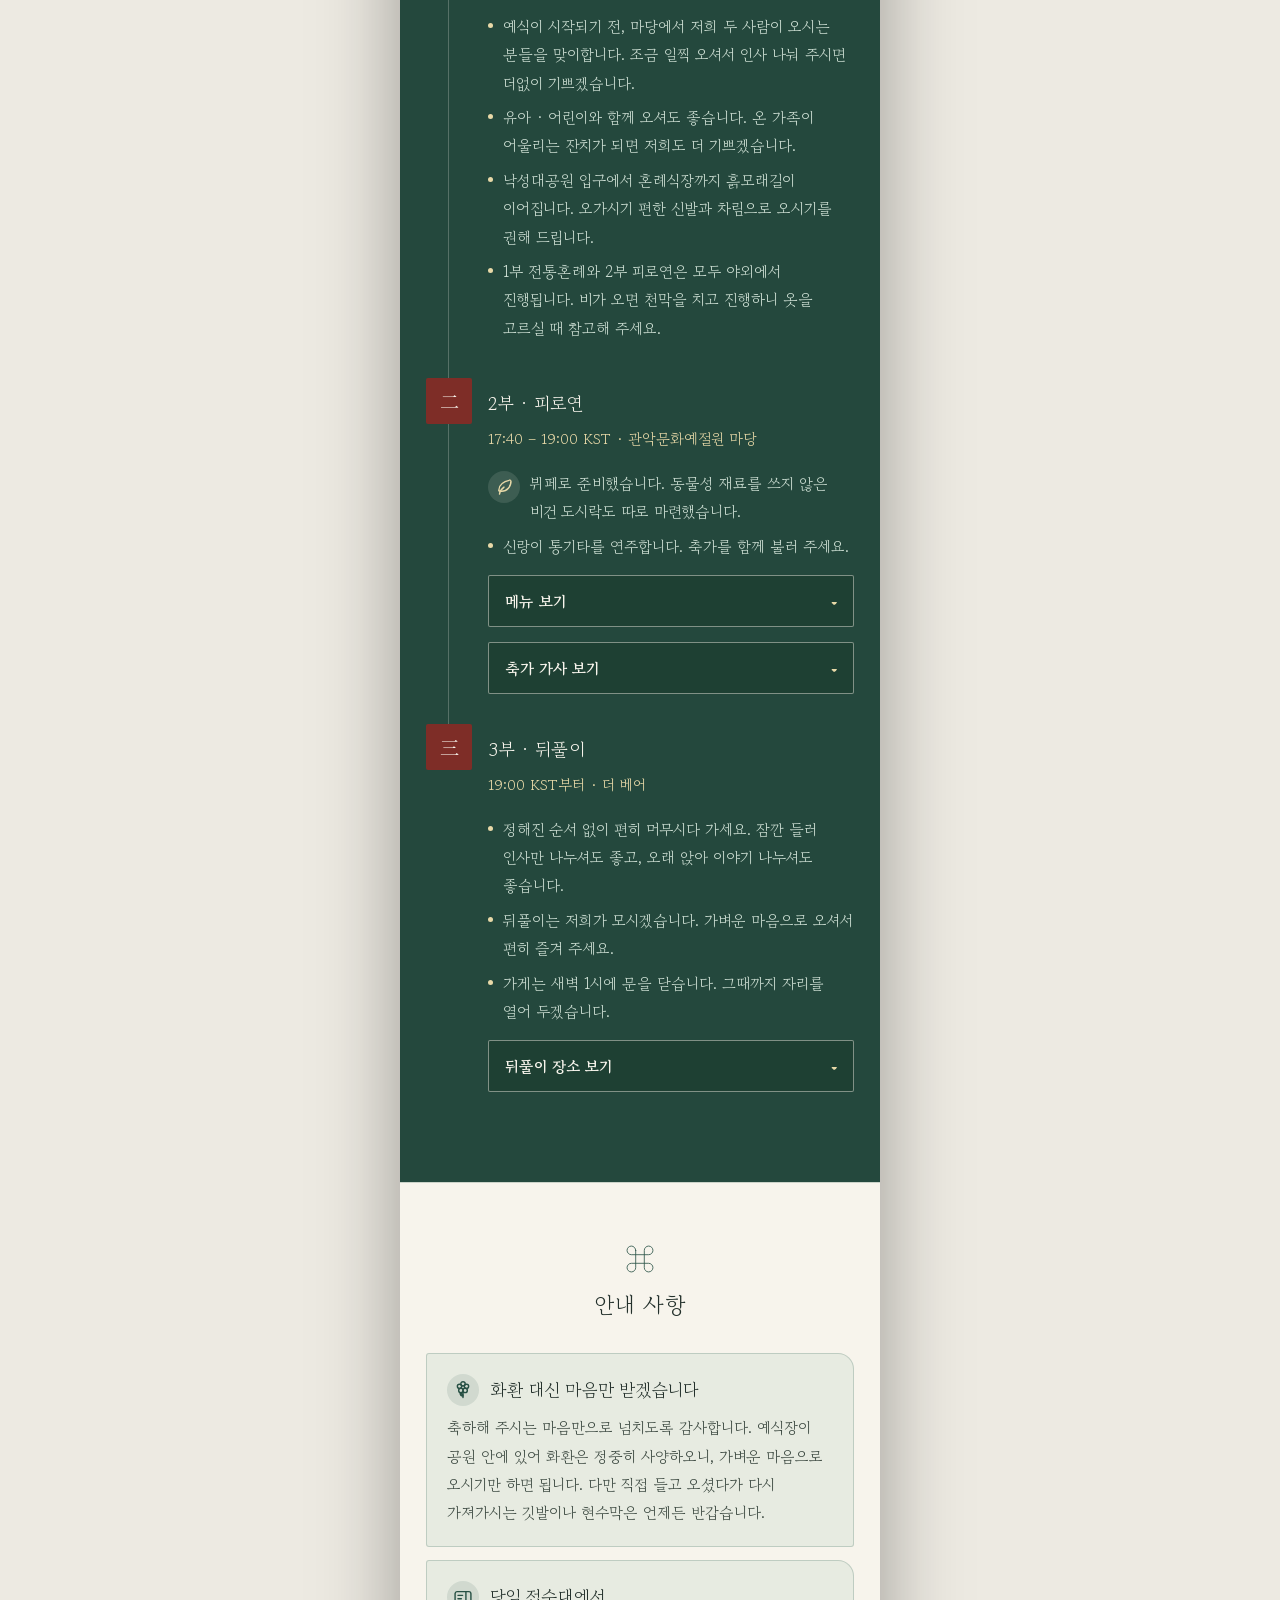
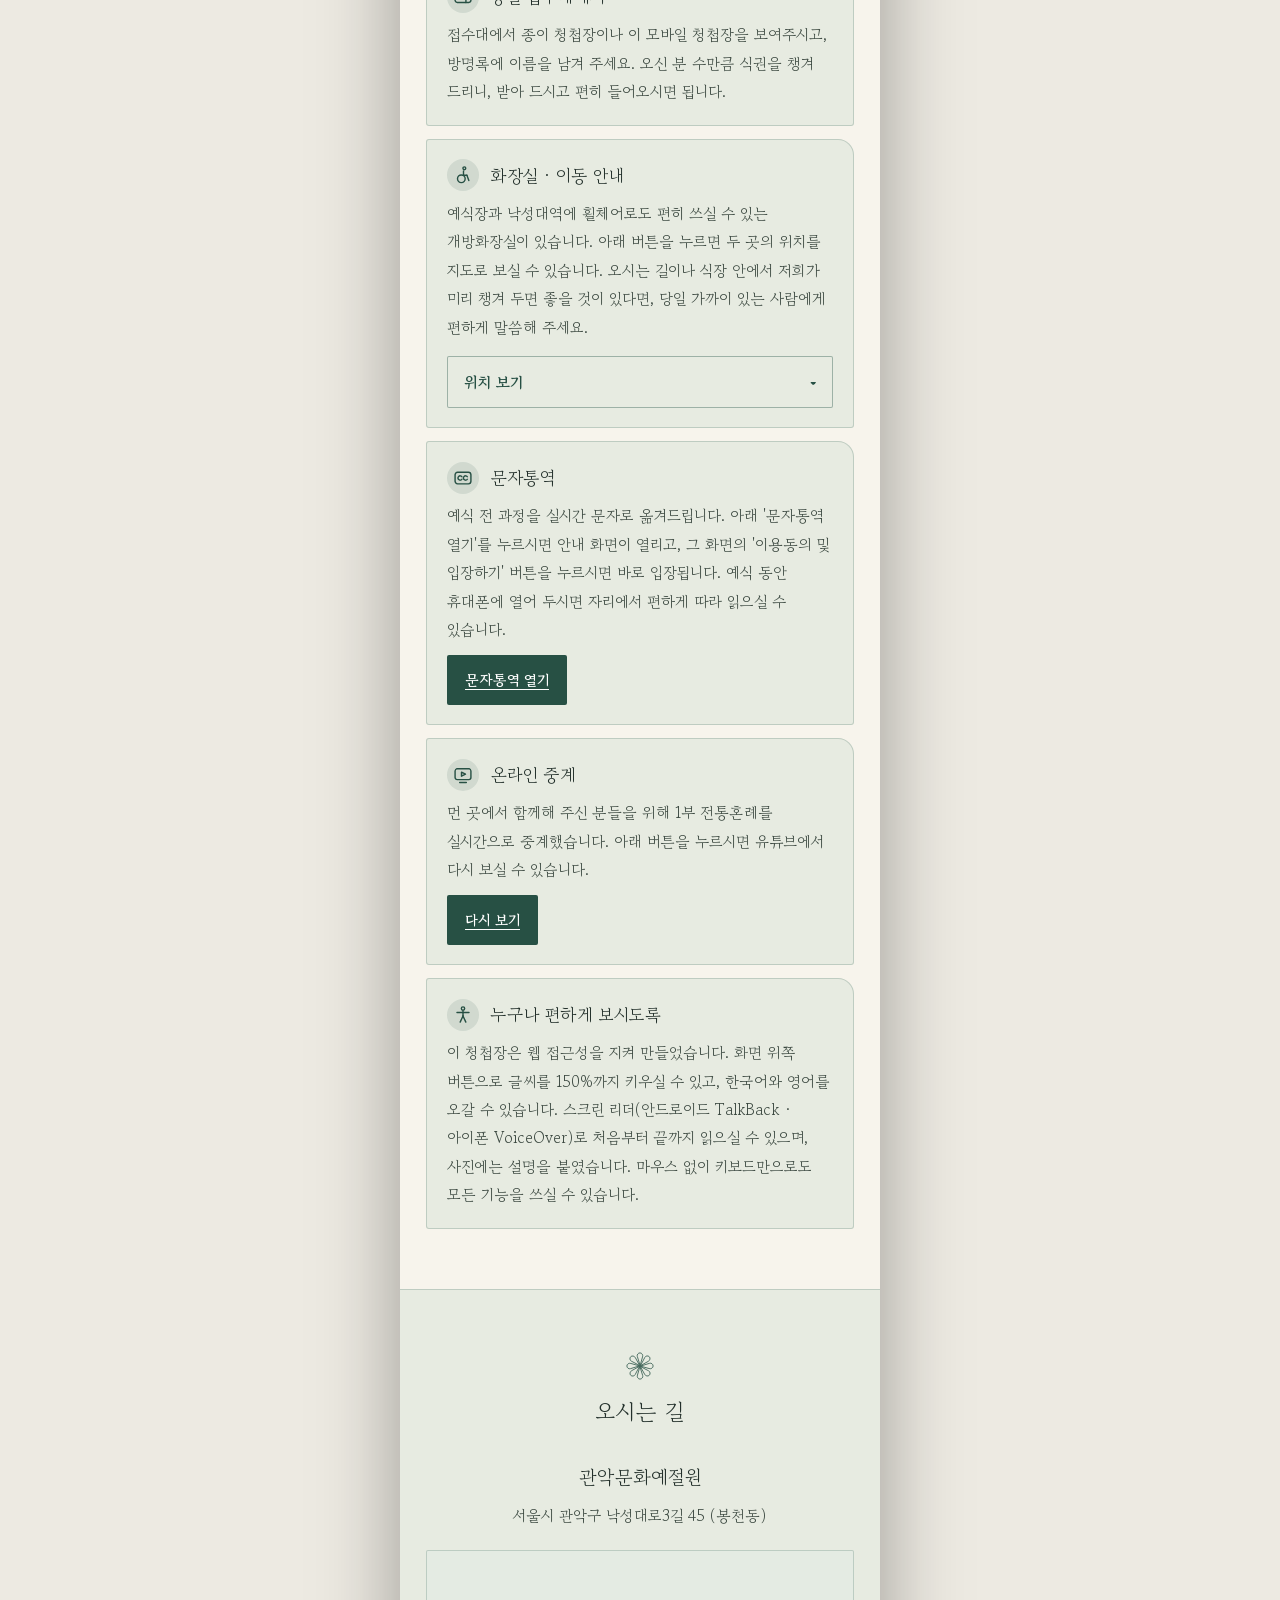
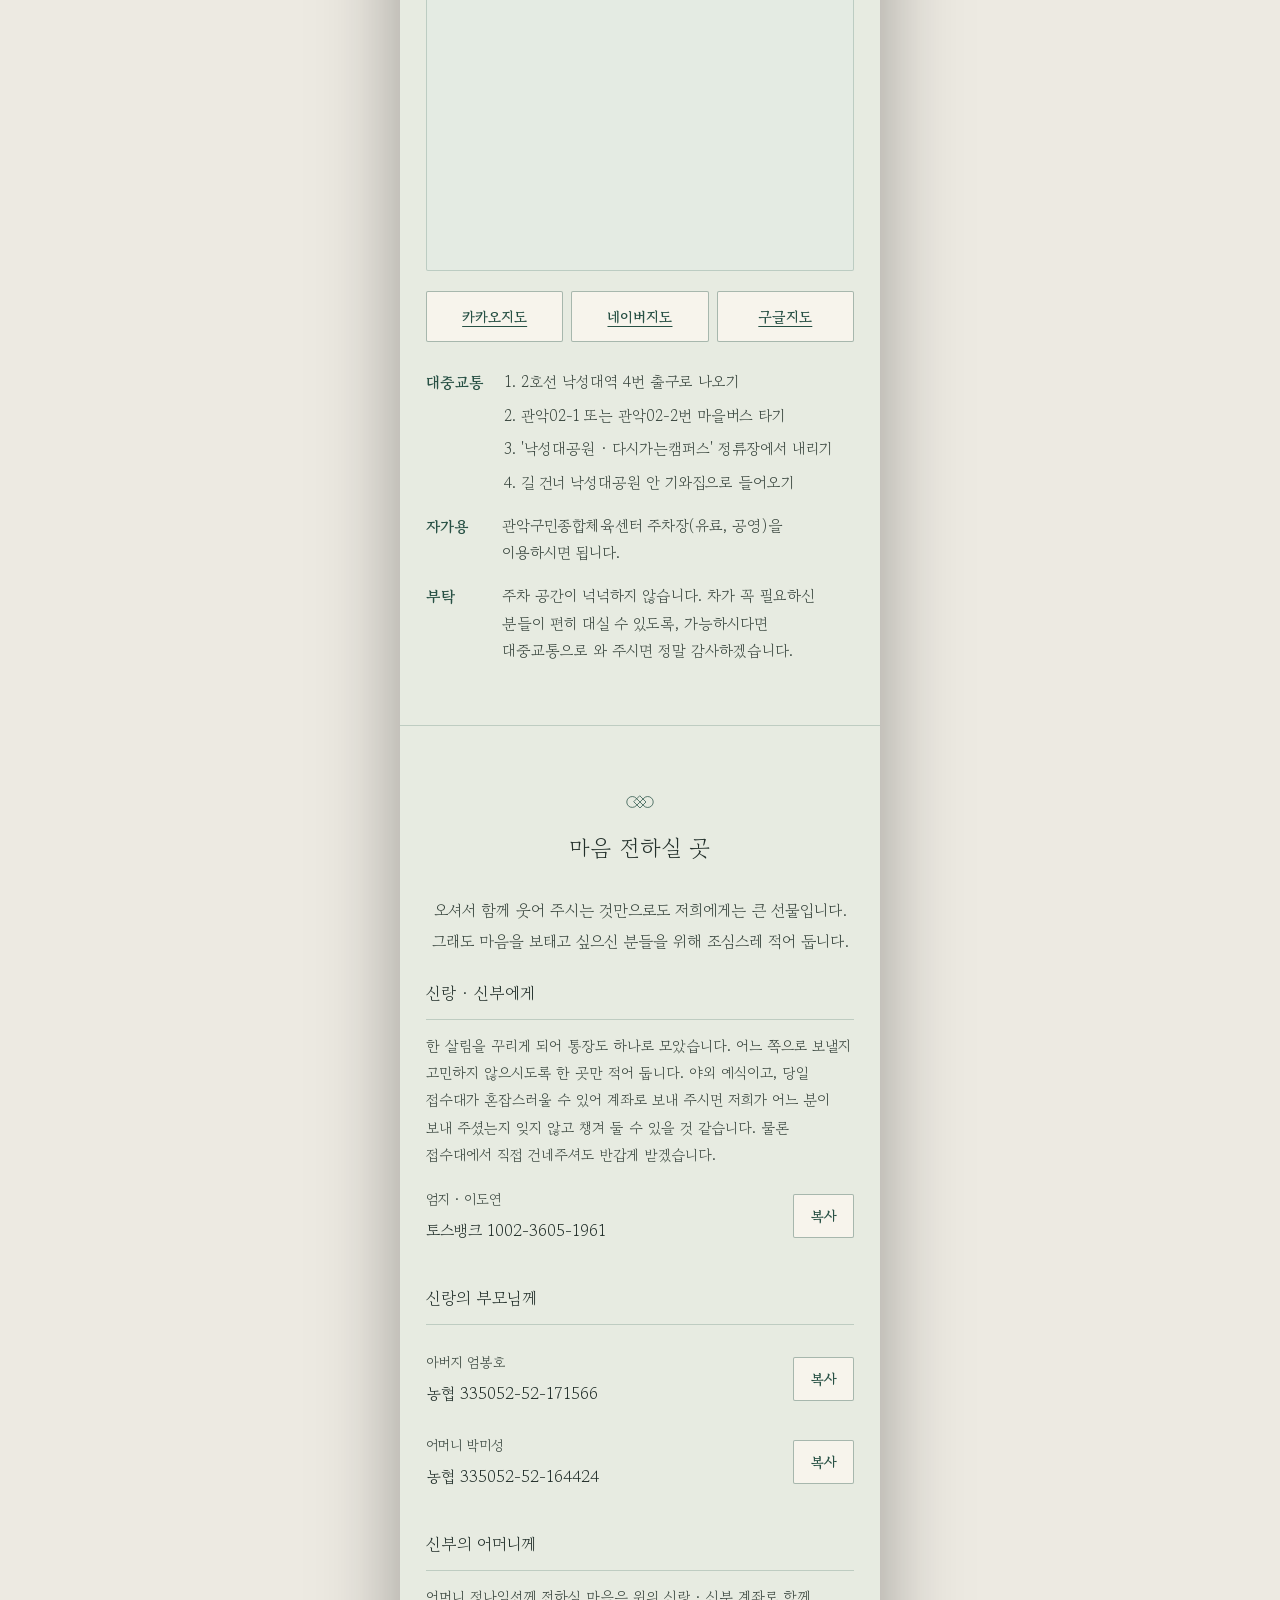
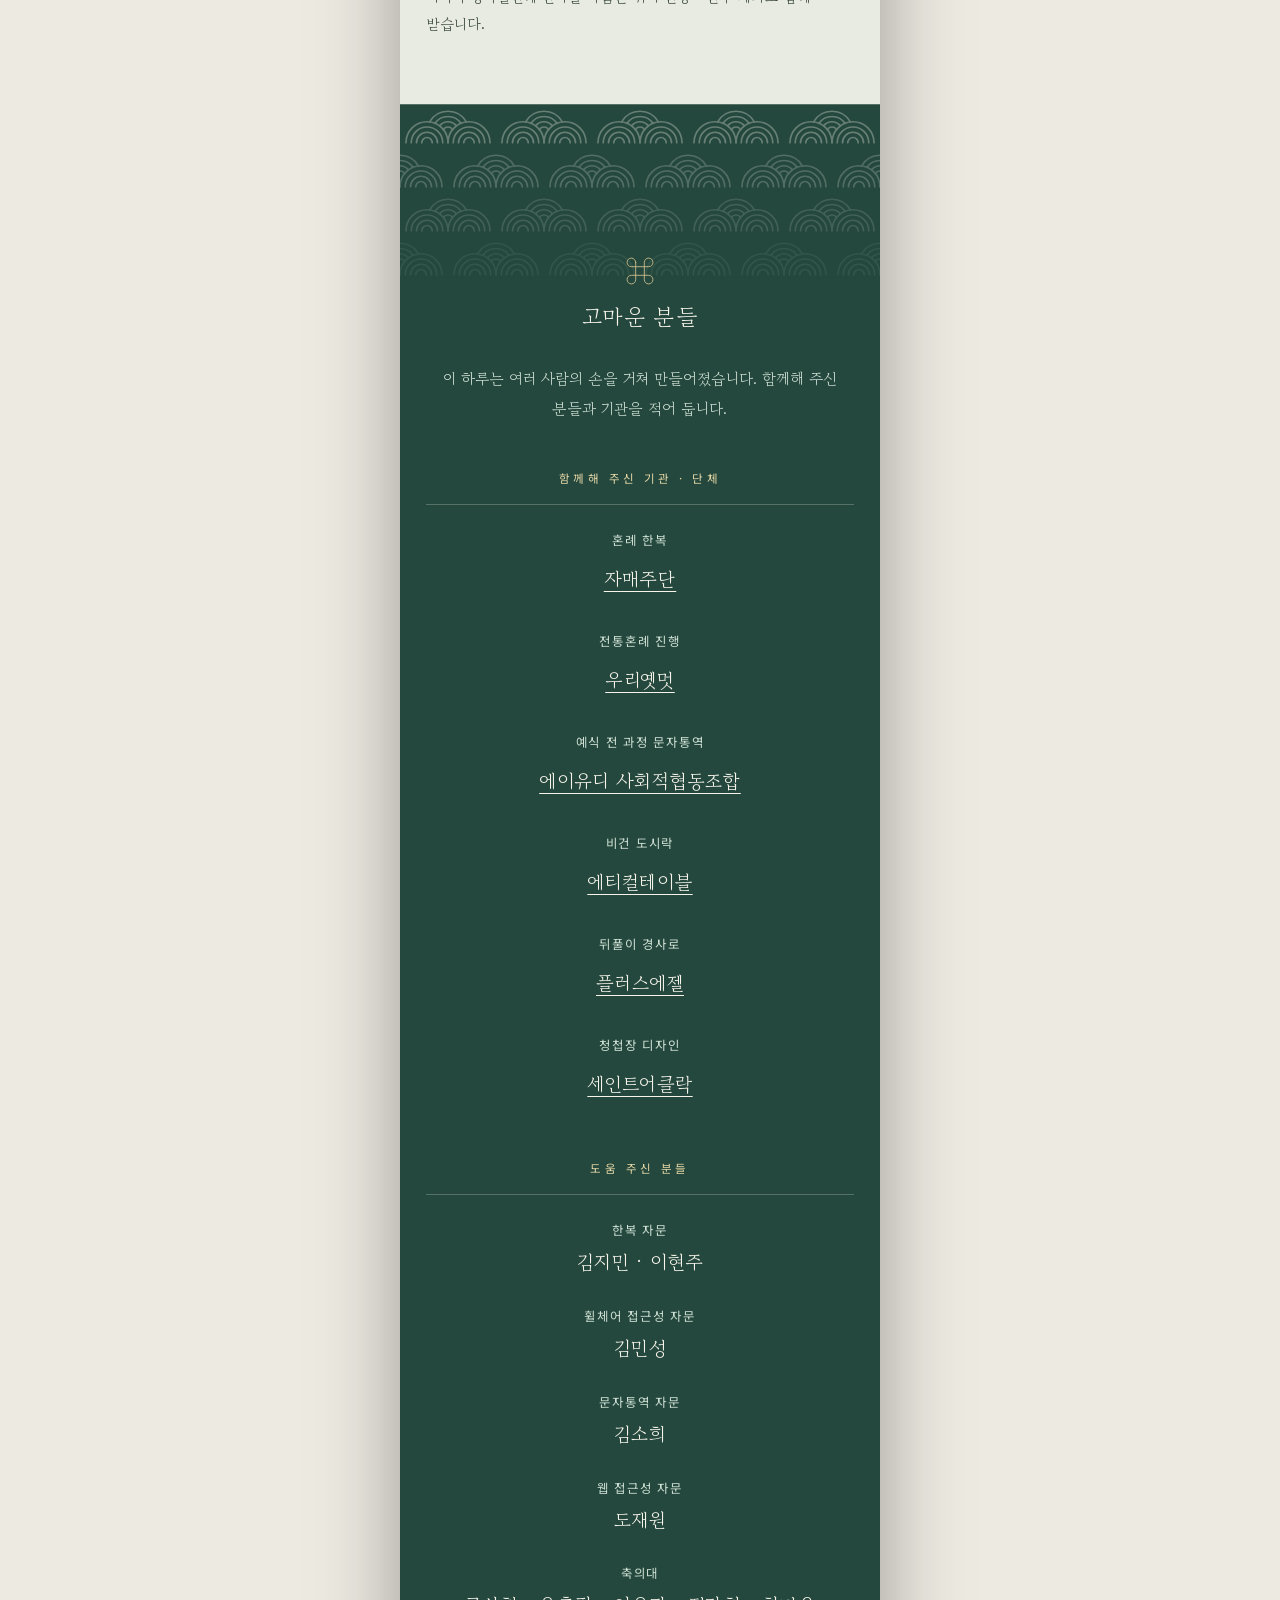
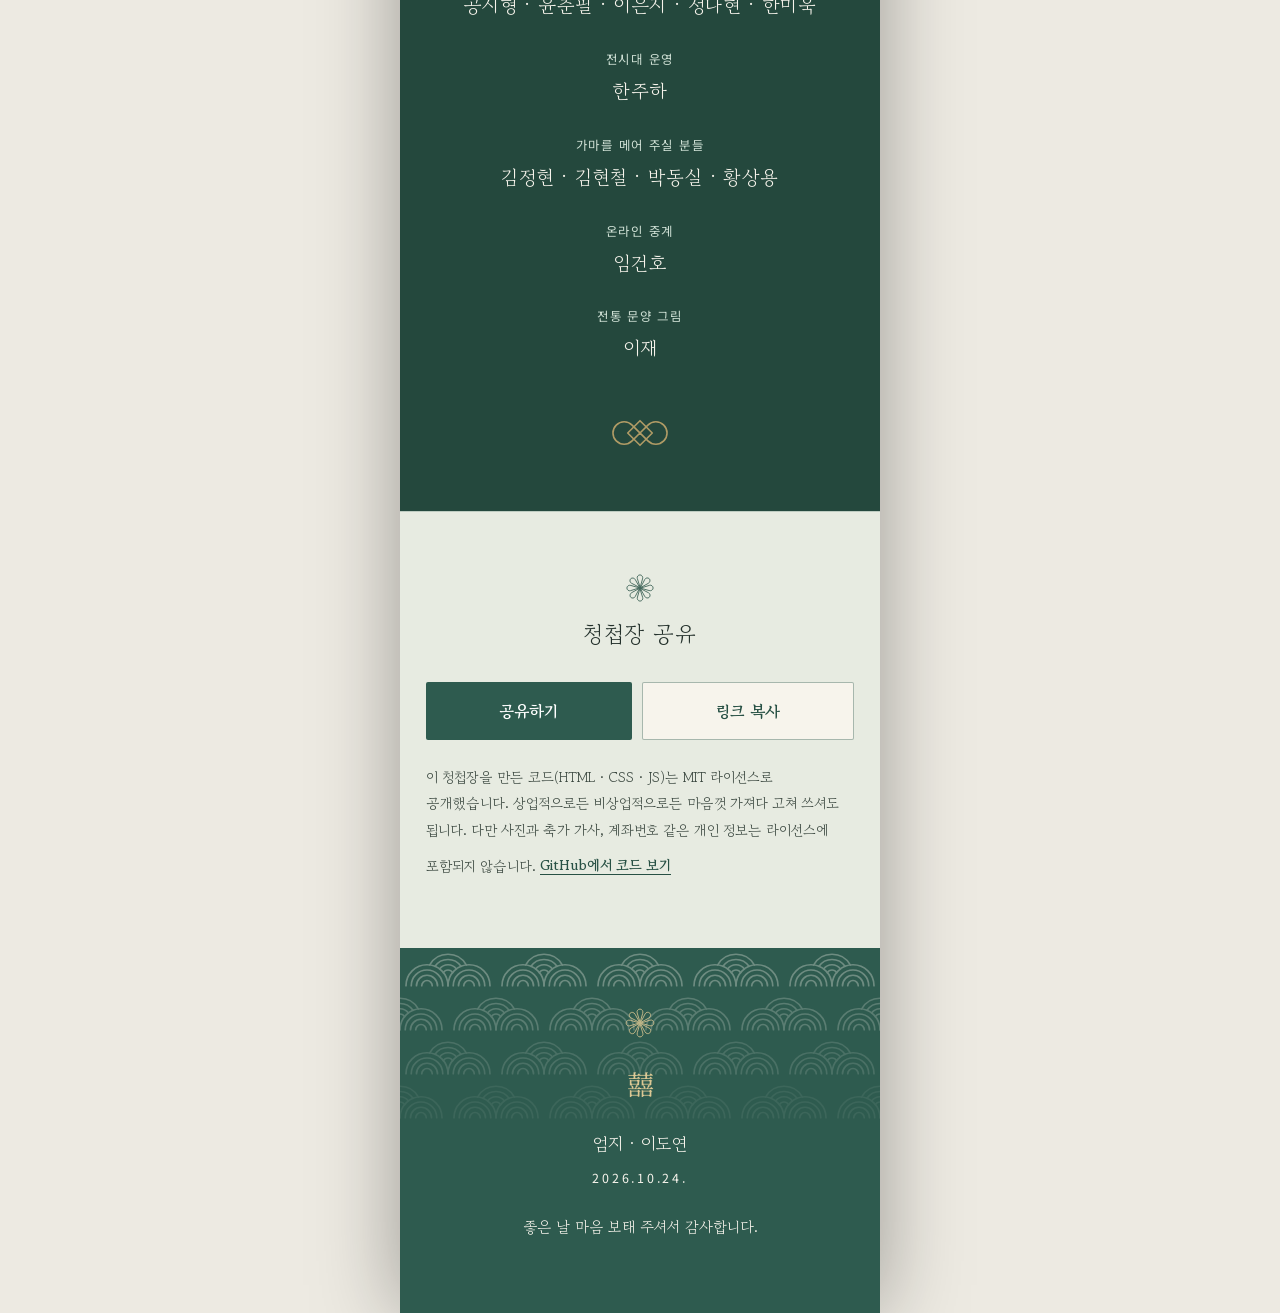
==== commit e69574b1: "예식 뒤 정리: 참석 여부 닫기, 온라인 중계를 다시 보기로 Co-Authored-By: Claude Opus 5.5 <noreply@anthropic.com> Claude-Ses" ====
--- a/index.html
+++ b/index.html
@@ -1000,10 +1000,8 @@
       meta:  { ko:"17:40 – 19:00 KST · 관악문화예절원 마당", en:"17:40 – 19:00 KST · Gwanak Cultural Etiquette Institute courtyard" },
       notes: [
         { icon:"leaf",
-          ko:"뷔페로 준비했습니다. 동물성 재료를 쓰지 않은 비건 도시락도 따로 마련합니다. 비건 도시락이 필요하시면 참석 여부를 알려주실 때 꼭 적어주세요. 그 밖에도 미리 챙겨 두면 좋을 것이 있으면 함께 적어주세요. 할 수 있는 만큼 마음 써서 준비하겠습니다.",
-          en:"A buffet is served, and separate vegan lunch boxes made without any animal products are also prepared. If you would like a vegan lunch box, please be sure to say so when you tell us you are coming, along with anything else we could arrange for you." },
-        { ko:"식사는 참석하시는 인원에 맞추어 준비하려 합니다. 번거로우시겠지만 화면 아래의 '참석 여부 알리기'를 누르셔서 참석 여부를 꼭 알려주시면 감사하겠습니다. 함께 오시는 분이 계시면 유아 · 어린이까지 한 분씩 알려주세요.",
-          en:"We will prepare the food according to the numbers you give us, so please tap 'Tell us' at the bottom of the screen and let us know whether you can come. If others are coming with you, babies and children included, please send a reply for each person." },
+          ko:"뷔페로 준비했습니다. 동물성 재료를 쓰지 않은 비건 도시락도 따로 마련했습니다.",
+          en:"A buffet was served, with separate vegan lunch boxes made without any animal products." },
         { ko:"신랑이 통기타를 연주합니다. 축가를 함께 불러 주세요.",
           en:"The groom will play the guitar. Please sing the wedding song with us." }
       ],
@@ -1032,8 +1030,7 @@
             items:[ {ko:"계절 과일 4종",en:"Four seasonal fruits"}, {ko:"모둠떡 4종",en:"Four kinds of rice cake"}, {ko:"브라우니",en:"Brownies"},
                     {ko:"미니 케이크",en:"Mini cakes"}, {ko:"머핀",en:"Muffins"}, {ko:"호두파이",en:"Walnut pie"} ] },
           { title:{ ko:"비건 도시락 · 에티컬테이블", en:"Vegan lunch box · Ethical Table" },
-            note:{ ko:"동물성 재료를 쓰지 않습니다. 참석 여부를 알려주실 때 비건 도시락이 필요하다고 적어 주신 분께 따로 드립니다.",
-                   en:"Made without any animal products. Served to everyone who asks for one when telling us they are coming." },
+            note:{ ko:"동물성 재료를 쓰지 않습니다.", en:"Made without any animal products." },
             items:[ {ko:"연어 없는 훈제 당근 유부초밥",en:"Smoked carrot inari (no salmon)"}, {ko:"장어 없는 가지 데리야키 초밥",en:"Eggplant teriyaki sushi (no eel)"},
                     {ko:"느타리버섯 직화볶음 잡채",en:"Fire-tossed oyster mushroom japchae"}, {ko:"비건 진미채와 케일쌈밥",en:"Vegan tofu-skin jinmichae & kale rice wraps"},
                     {ko:"두부 버섯 강정",en:"Sweet soy tofu & mushroom gangjeong"}, {ko:"매콤 결두부 직화구이 꼬치",en:"Spicy grilled tofu & vegetable skewers"},
@@ -1101,8 +1098,8 @@
     {
       icon:  "route",
       title: { ko:"화장실 · 이동 안내", en:"Restrooms & getting around" },
-      desc:  { ko:"예식장과 낙성대역에 휠체어로도 편히 쓰실 수 있는 개방화장실이 있습니다. 아래 버튼을 누르면 두 곳의 위치를 지도로 보실 수 있습니다. 오시는 길이나 식장 안에서 저희가 미리 챙겨 두면 좋을 것이 있다면, 참석 여부를 알려주실 때 적어 주시거나 당일 가까이 있는 사람에게 편하게 말씀해 주세요.",
-               en:"The venue and Nakseongdae Station each have a public restroom that works comfortably with a wheelchair. The button below shows both on a map. If there is anything we could have ready for your journey or your time at the venue, add it to your RSVP or just tell whoever is nearby on the day." },
+      desc:  { ko:"예식장과 낙성대역에 휠체어로도 편히 쓰실 수 있는 개방화장실이 있습니다. 아래 버튼을 누르면 두 곳의 위치를 지도로 보실 수 있습니다. 오시는 길이나 식장 안에서 저희가 미리 챙겨 두면 좋을 것이 있다면, 당일 가까이 있는 사람에게 편하게 말씀해 주세요.",
+               en:"The venue and Nakseongdae Station each have a public restroom that works comfortably with a wheelchair. The button below shows both on a map. If there is anything we could have ready for your journey or your time at the venue, just tell whoever is nearby on the day." },
       link:  "",
       linkText: { ko:"", en:"" },
       /* 버튼을 누르면 아래로 열리는 장소 목록입니다. 각 장소마다 지도 앱 링크를 답니다. */
@@ -1133,13 +1130,10 @@
     {
       icon:  "live",
       title: { ko:"온라인 중계", en:"Watch online" },
-      desc:  { ko:"먼 곳에서 함께해 주시는 분들을 위해 1부 전통혼례를 실시간으로 중계합니다. 예식 10분 전인 16시 50분(KST)부터 접속하실 수 있습니다.",
-               en:"Part 1 will be streamed live for those joining from afar. The stream opens ten minutes before the ceremony, at 16:50 KST." },
-      /* 해외에서 보는 분께만 그곳 시간으로 바꾼 한 줄을 덧붙입니다. {t} 자리에 시각이 들어갑니다. */
-      localAt:   "2026-10-24T16:50:00+09:00",
-      localText: { ko:"지금 계신 곳 시간으로는 {t}부터입니다.", en:"In your local time, that is {t}." },
+      desc:  { ko:"먼 곳에서 함께해 주신 분들을 위해 1부 전통혼례를 실시간으로 중계했습니다. 아래 버튼을 누르시면 유튜브에서 다시 보실 수 있습니다.",
+               en:"Part 1 was streamed live for those joining from afar. Tap the button below to watch it again on YouTube." },
       link:  "https://www.youtube.com/@welcome.1024",
-      linkText: { ko:"중계 보러 가기", en:"Watch the stream" }
+      linkText: { ko:"다시 보기", en:"Watch again" }
     },
     {
       icon:  "access",
@@ -1172,6 +1166,8 @@
      · 구글 스프레드시트에 바로 쌓입니다. 만드는 방법은 README.md 를 보세요.
      · 끝이 /exec 인 Apps Script 웹 앱 주소를 넣습니다.
      · 비워 두면 "준비 중" 안내가 나오고 아무것도 전송되지 않습니다. */
+  /* 예식이 끝나 참석 여부 받기를 닫았습니다. true 면 참석 여부 섹션과 하단 바가 숨습니다. */
+  rsvpClosed: true,
   rsvpEndpoint: "https://script.google.com/macros/s/AKfycbyNFnuDxvf71ztOzuK7En9lBJAxZRR68hfNwK5LTernxaoodlFRvs8FEThDLcOYXtXS/exec",
 
   /* ── 9. 마음 전하실 곳 ──────────────────────── */
@@ -1420,6 +1416,13 @@
   const local = localTime(CONFIG.startsAt);
   $("#tzNote").innerHTML = L("tzNote") + (local ? `<strong>${L("tzLocal").replace("{t}", local)}</strong>` : "");
 
+  /* 참석 여부 받기를 닫았으면 섹션·하단 바를 숨깁니다 (차례에서도 빠집니다) */
+  if (CONFIG.rsvpClosed){
+    $("#s-rsvp").style.display = "none";
+    $("#rsvpBar").style.display = "none";
+    document.documentElement.style.setProperty("--bar-h", "0px");
+  }
+
   /* 예식 뒤 감사 인사 */
   const after = CONFIG.afterNote || [];
   $("#afterNote").hidden = !after.length;
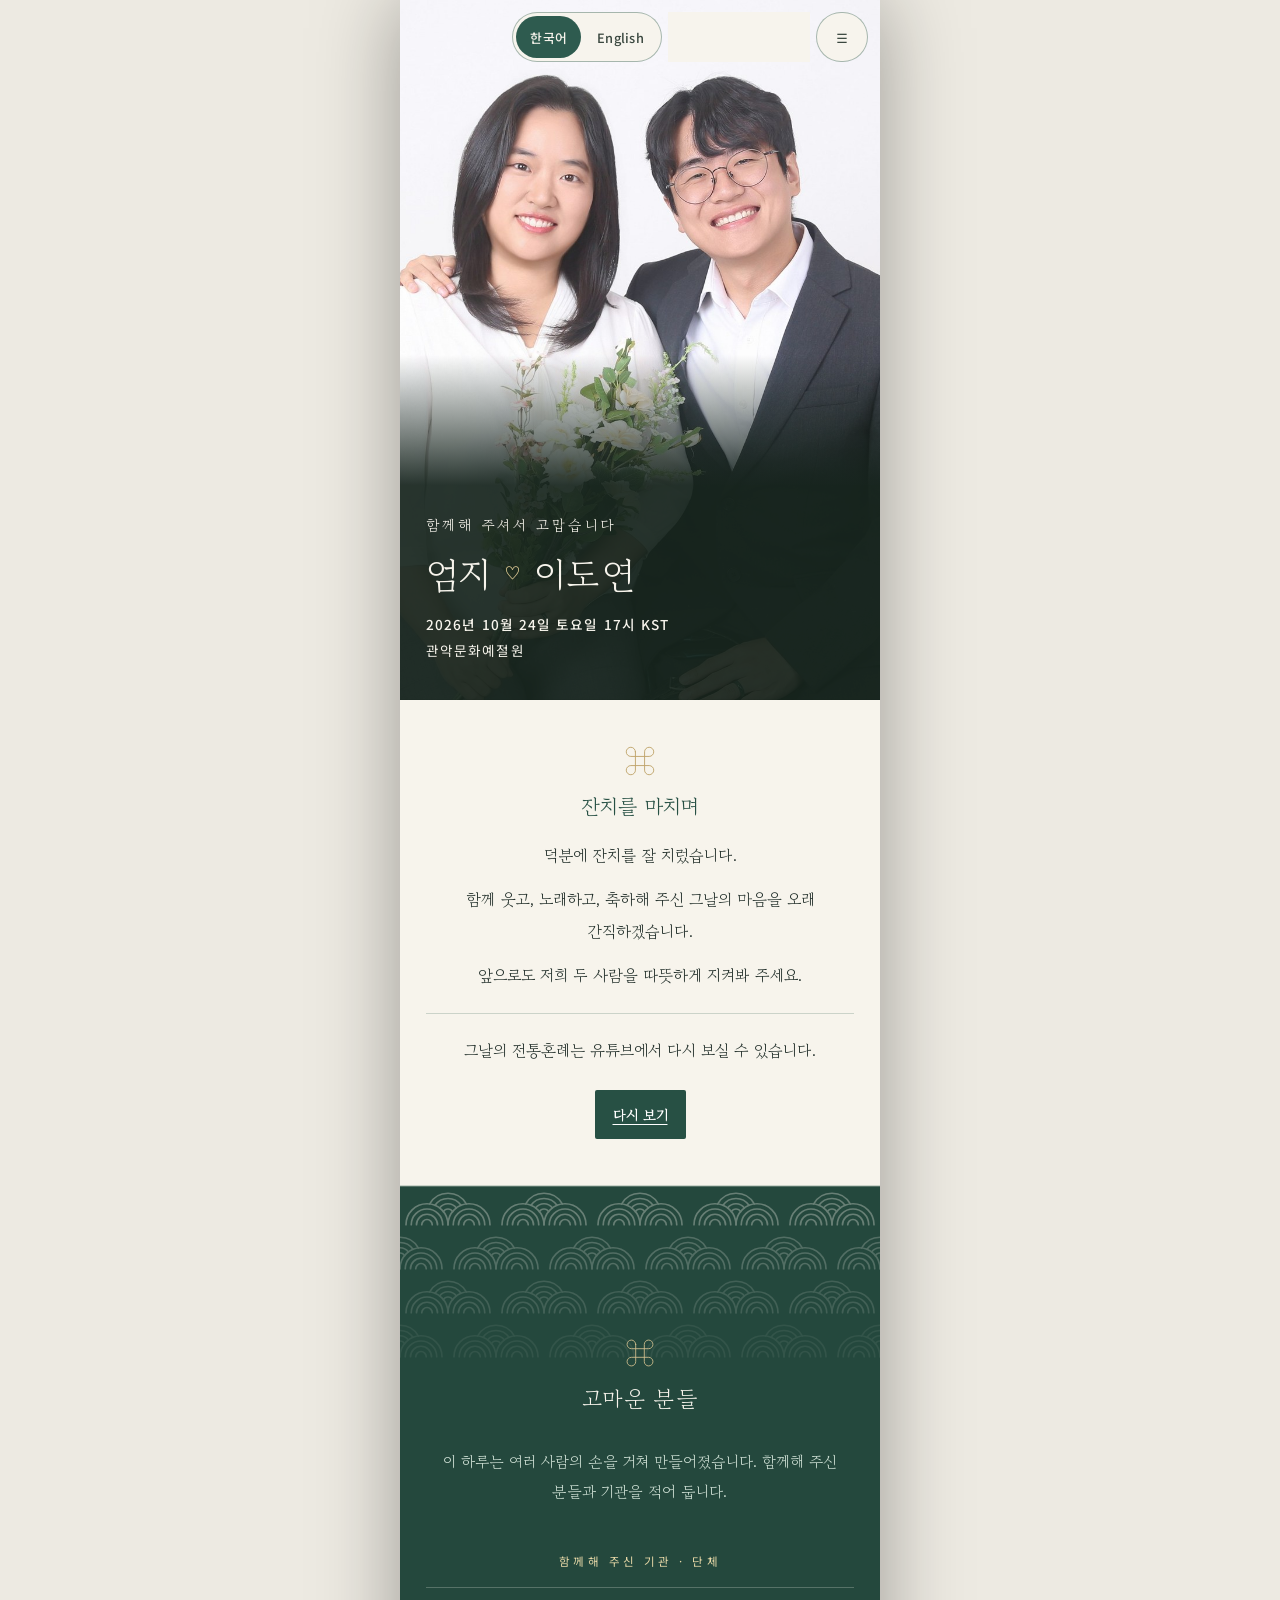
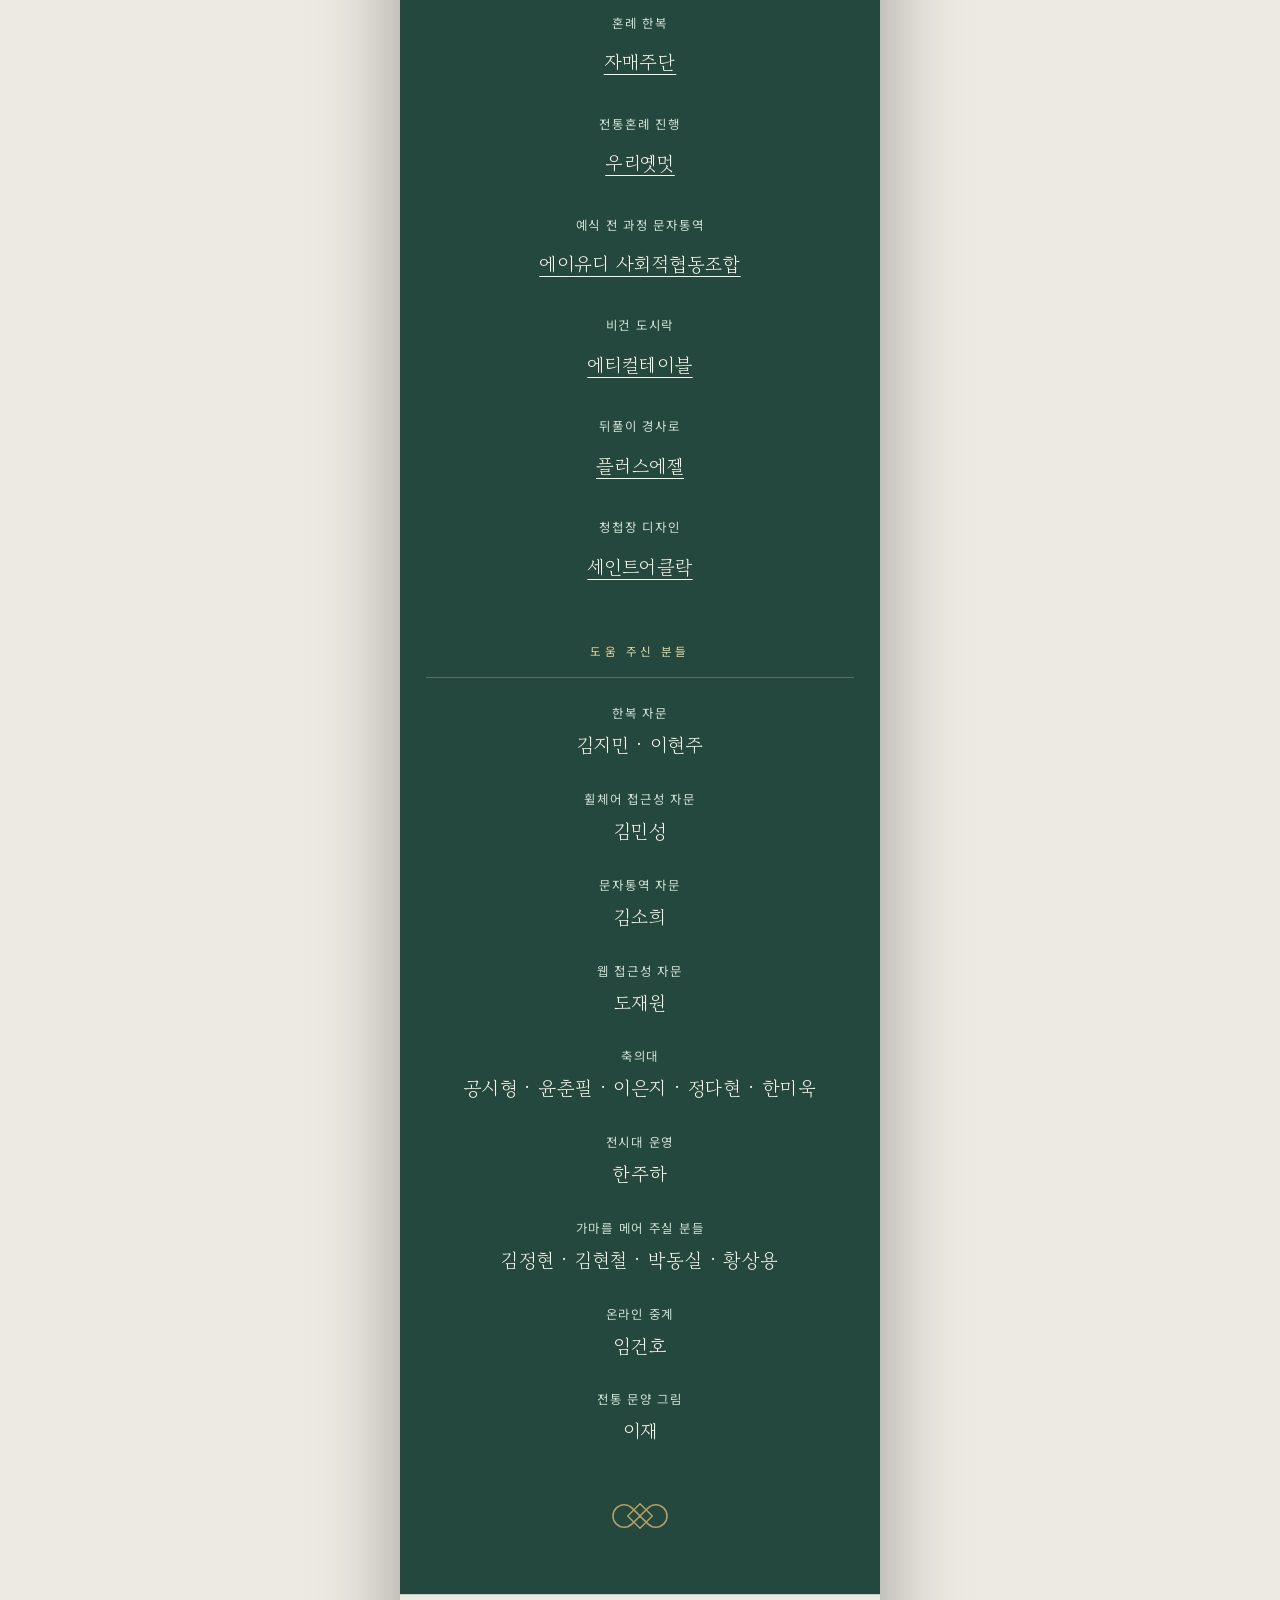
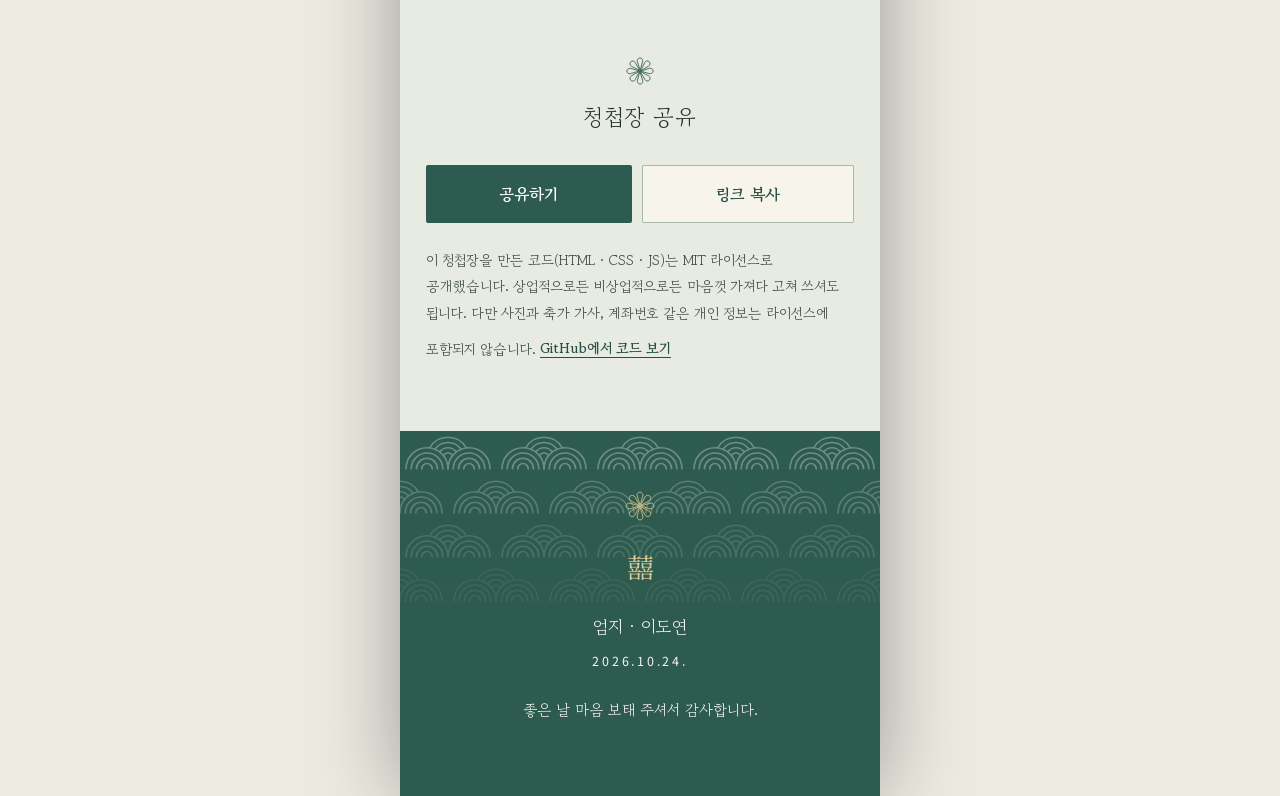
==== commit 3e4ed5e2: "예식 뒤 정리: 지난 안내 섹션 숨기고 다시 보기를 감사 인사 아래로 Co-Authored-By: Claude Opus 5.5 <noreply@anthropic.com> Claud" ====
--- a/index.html
+++ b/index.html
@@ -286,6 +286,7 @@
 .after-note h2{ margin:0 0 18px; font-family:var(--serif); font-weight:400; font-size:1.3rem; line-height:1.4; color:var(--jade) }
 .after-note p{ margin:0 0 12px; font-size:1rem; line-height:2; word-break:keep-all }
 .after-note p:last-child{ margin-bottom:0 }
+#afterReplay:not(:empty){ margin-top:22px; padding-top:20px; border-top:1px solid var(--line) }
 .greeting{ text-align:center }
 .greeting p{ margin:0 0 16px; font-size:1rem; line-height:2.05 }
 .greeting p:last-child{ margin-bottom:0 }
@@ -715,6 +716,7 @@
     <svg class="orn" aria-hidden="true"><use href="#orn-11"></use></svg>
     <h2 id="h-after" data-k="afterTitle"></h2>
     <div id="afterBody"></div>
+    <div id="afterReplay"></div>
   </div>
 
   <section id="s-greeting" tabindex="-1" class="sec greeting" aria-labelledby="h-greeting">
@@ -964,6 +966,16 @@
       en:"We will long treasure the laughter, the songs and the good wishes you shared with us that day." },
     { ko:"앞으로도 저희 두 사람을 따뜻하게 지켜봐 주세요.", en:"Please keep watching over the two of us with the same warmth." }
   ],
+
+  /* 다시 보기 — 감사 인사 상자 아래에 버튼으로 나옵니다. */
+  afterReplay: {
+    text:     { ko:"그날의 전통혼례는 유튜브에서 다시 보실 수 있습니다.", en:"You can watch the traditional ceremony again on YouTube." },
+    link:     "https://www.youtube.com/@welcome.1024",
+    linkText: { ko:"다시 보기", en:"Watch again" }
+  },
+
+  /* 예식이 끝나 접어 둔 섹션들 — 지우지 않고 숨깁니다. 다시 보이려면 이 목록에서 빼세요. */
+  hideSections: ["s-greeting", "s-family", "s-gallery", "s-program", "s-notice", "s-location", "s-gift"],
 
   /* ── 4. 인사말 ──────────────────────────────── */
   greeting: [
@@ -1423,7 +1435,15 @@
     document.documentElement.style.setProperty("--bar-h", "0px");
   }
 
+  /* 예식이 끝나 접어 둔 섹션 — 지우지 않고 숨깁니다. 차례에서도 빠집니다. */
+  (CONFIG.hideSections || []).forEach(id => {
+    const el = document.getElementById(id); if (el) el.style.display = "none";
+  });
+
   /* 예식 뒤 감사 인사 */
+  const replay = CONFIG.afterReplay;
+  $("#afterReplay").innerHTML = replay && replay.link ? `<p>${t(replay.text)}</p>
+    <a class="notice-link" href="${replay.link}" target="_blank" rel="noopener">${t(replay.linkText)}<span class="sr-only">, ${L("newWindow")}</span></a>` : "";
   const after = CONFIG.afterNote || [];
   $("#afterNote").hidden = !after.length;
   $("#afterBody").innerHTML = after.map(x => `<p>${t(x)}</p>`).join("");
